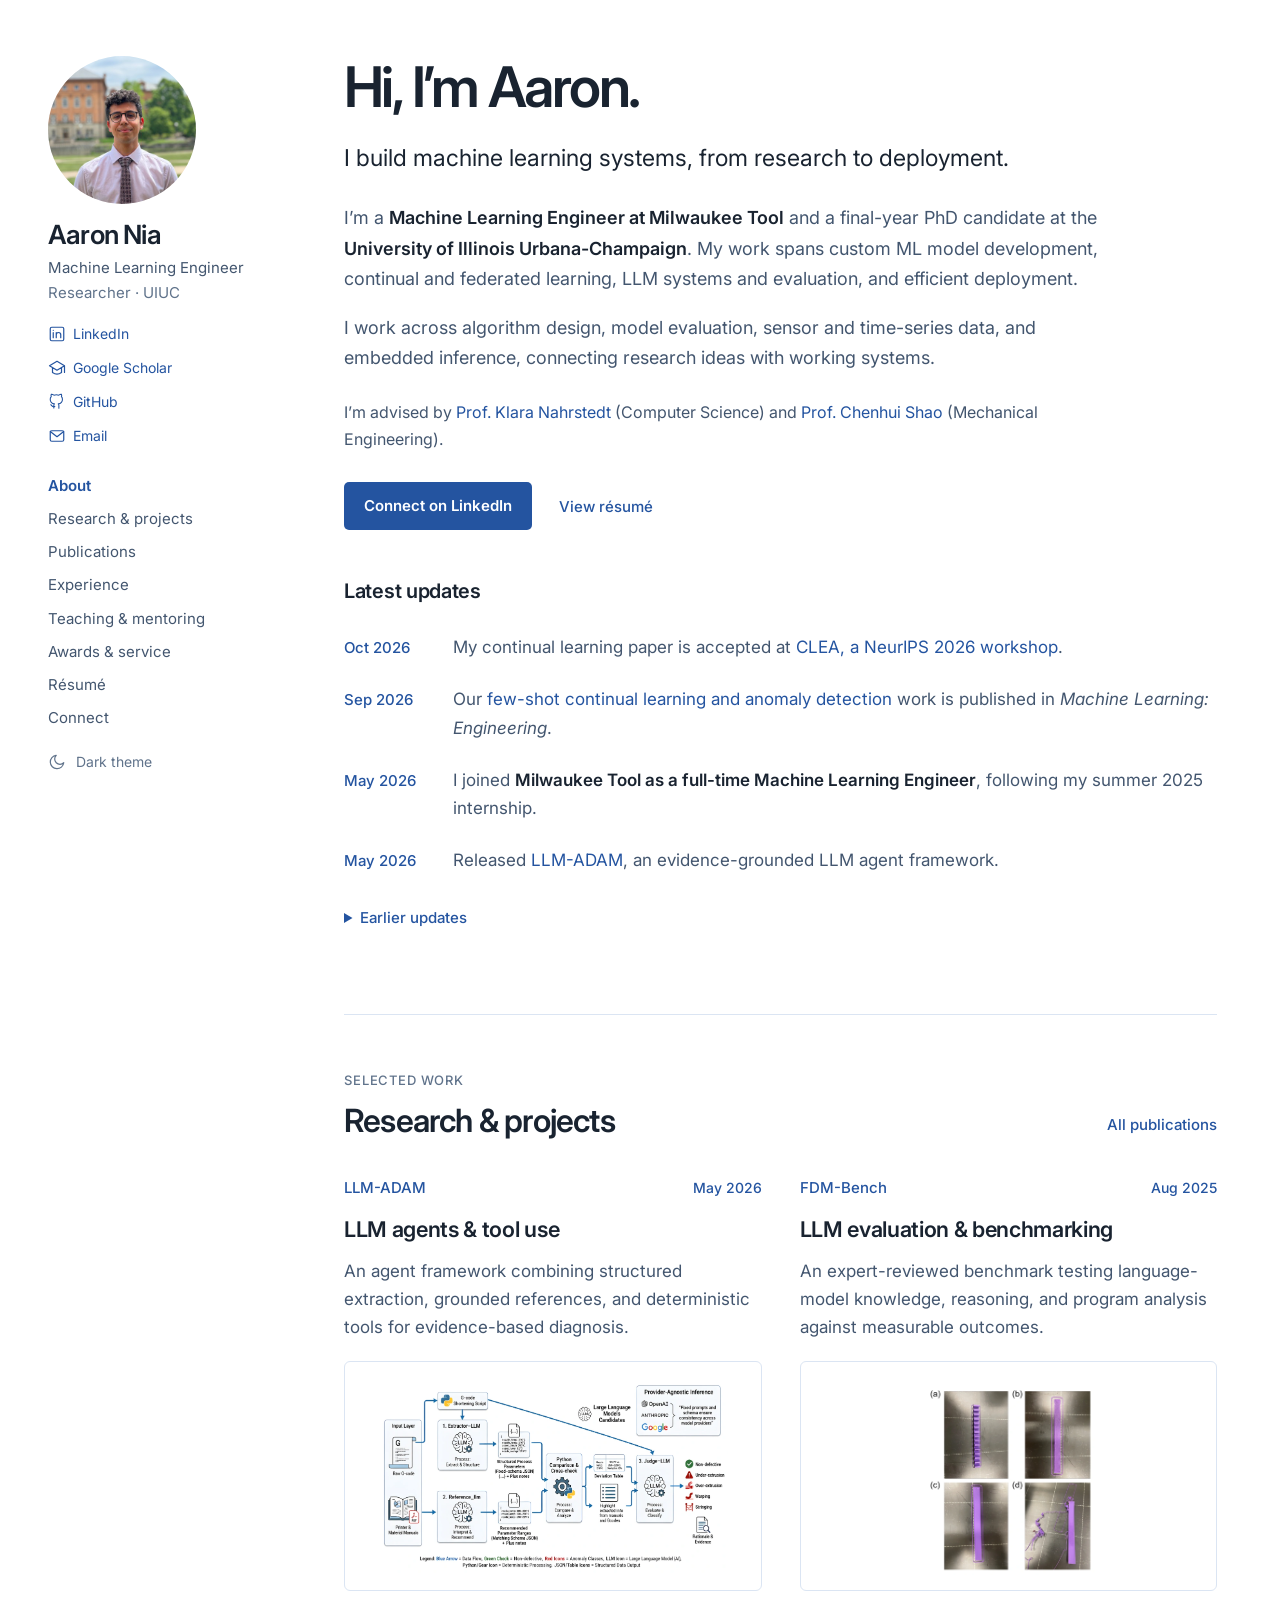
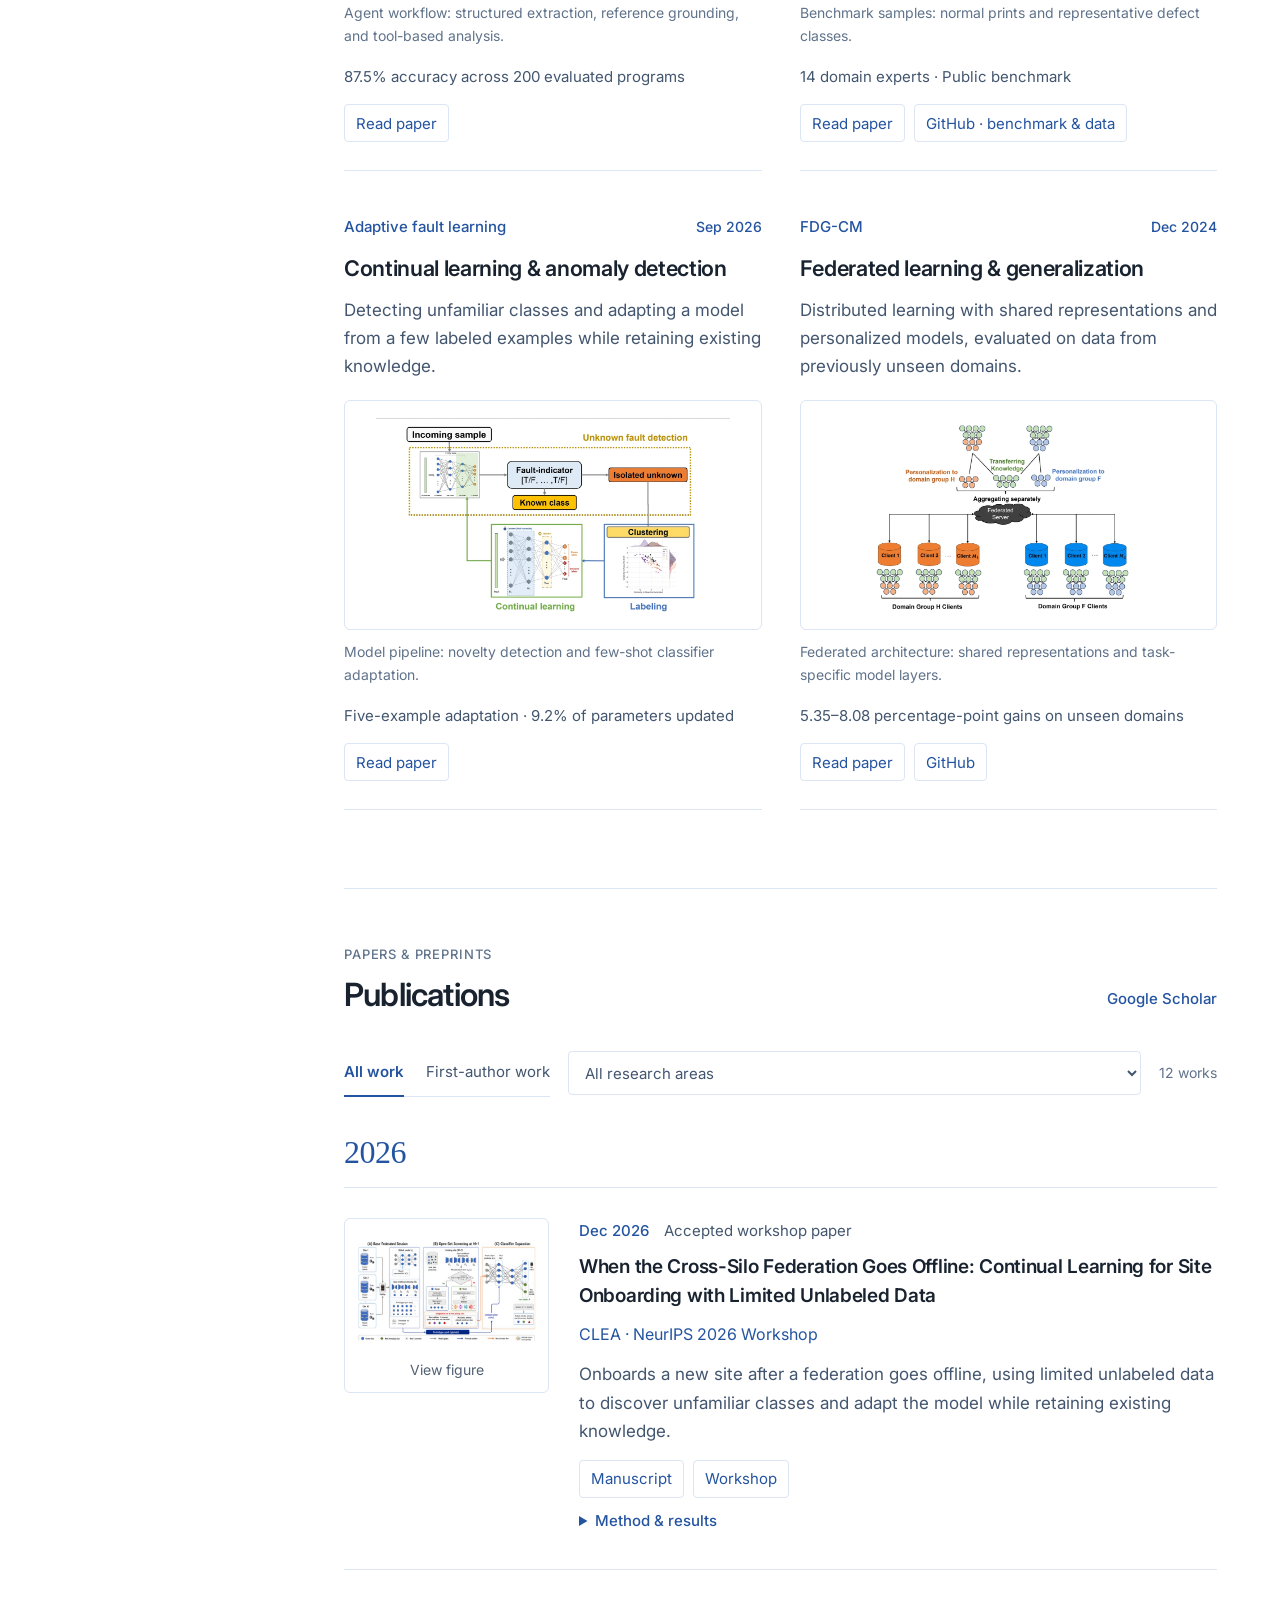
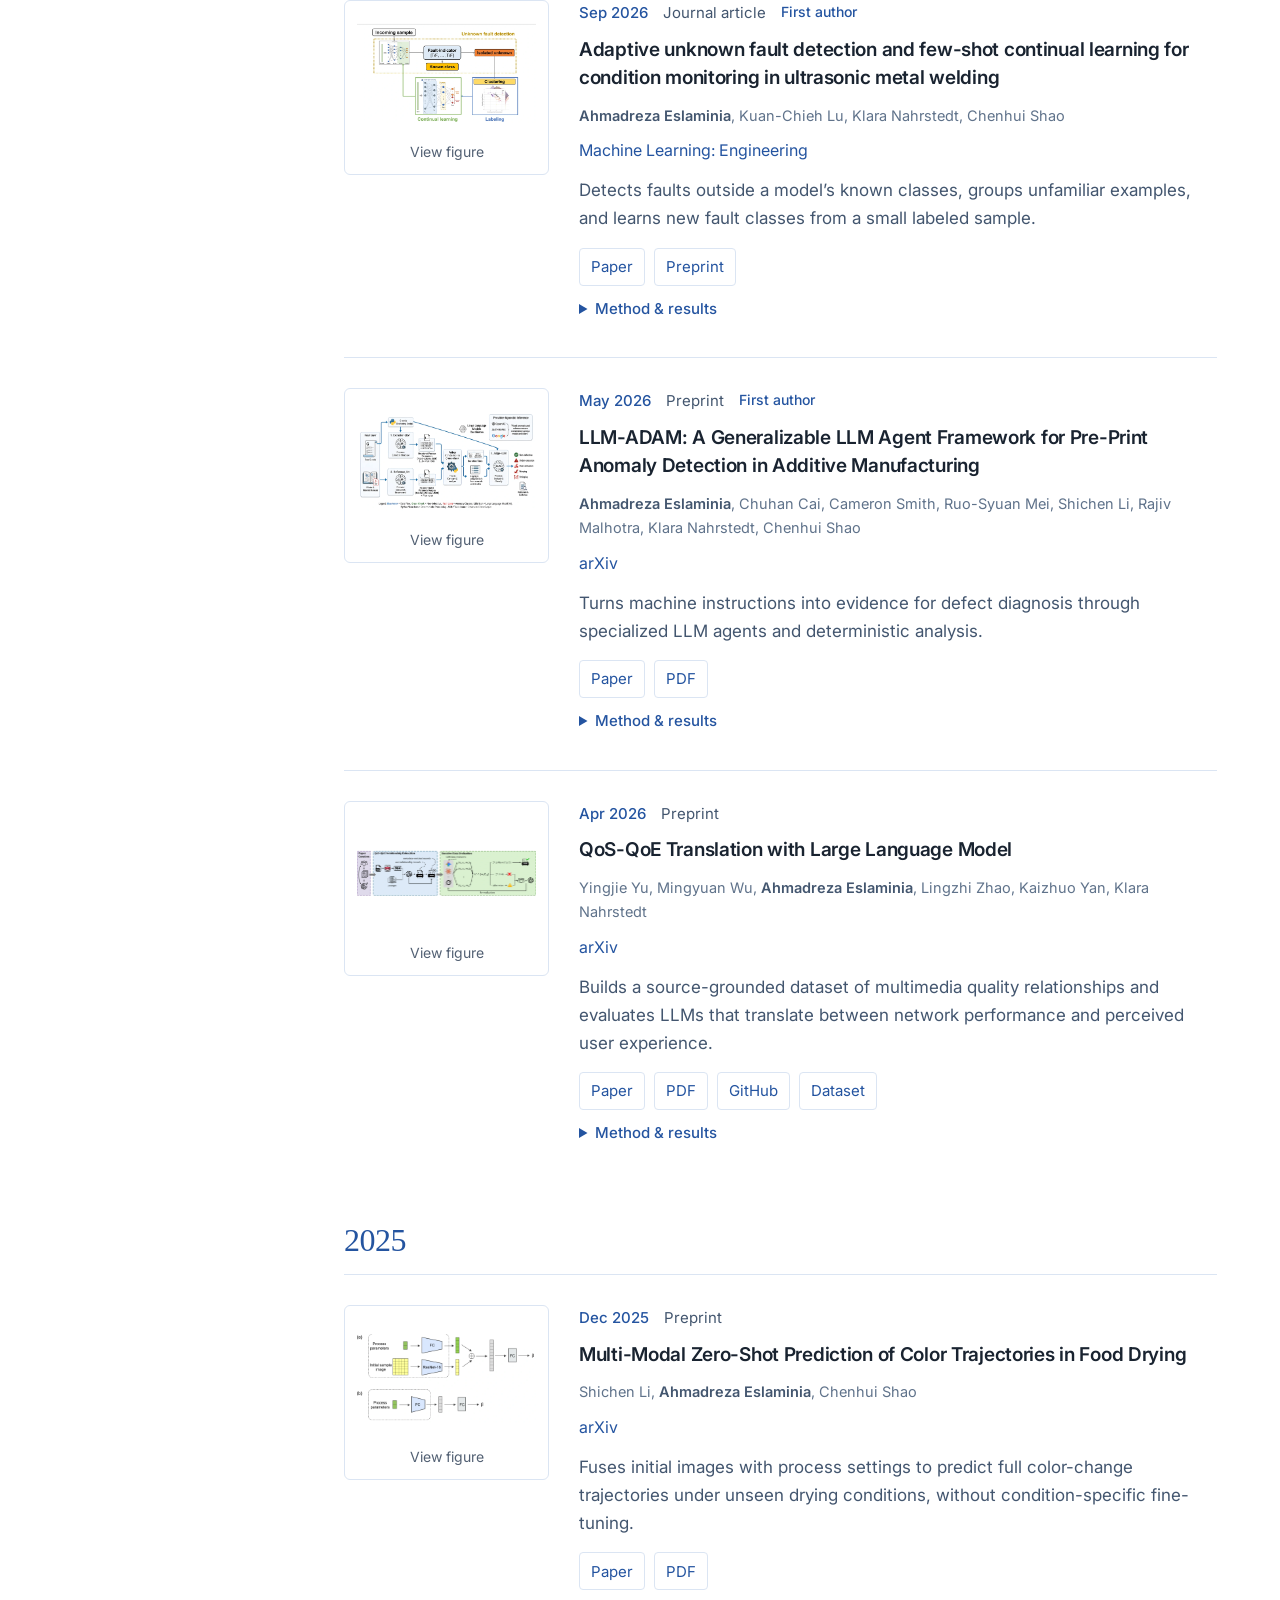
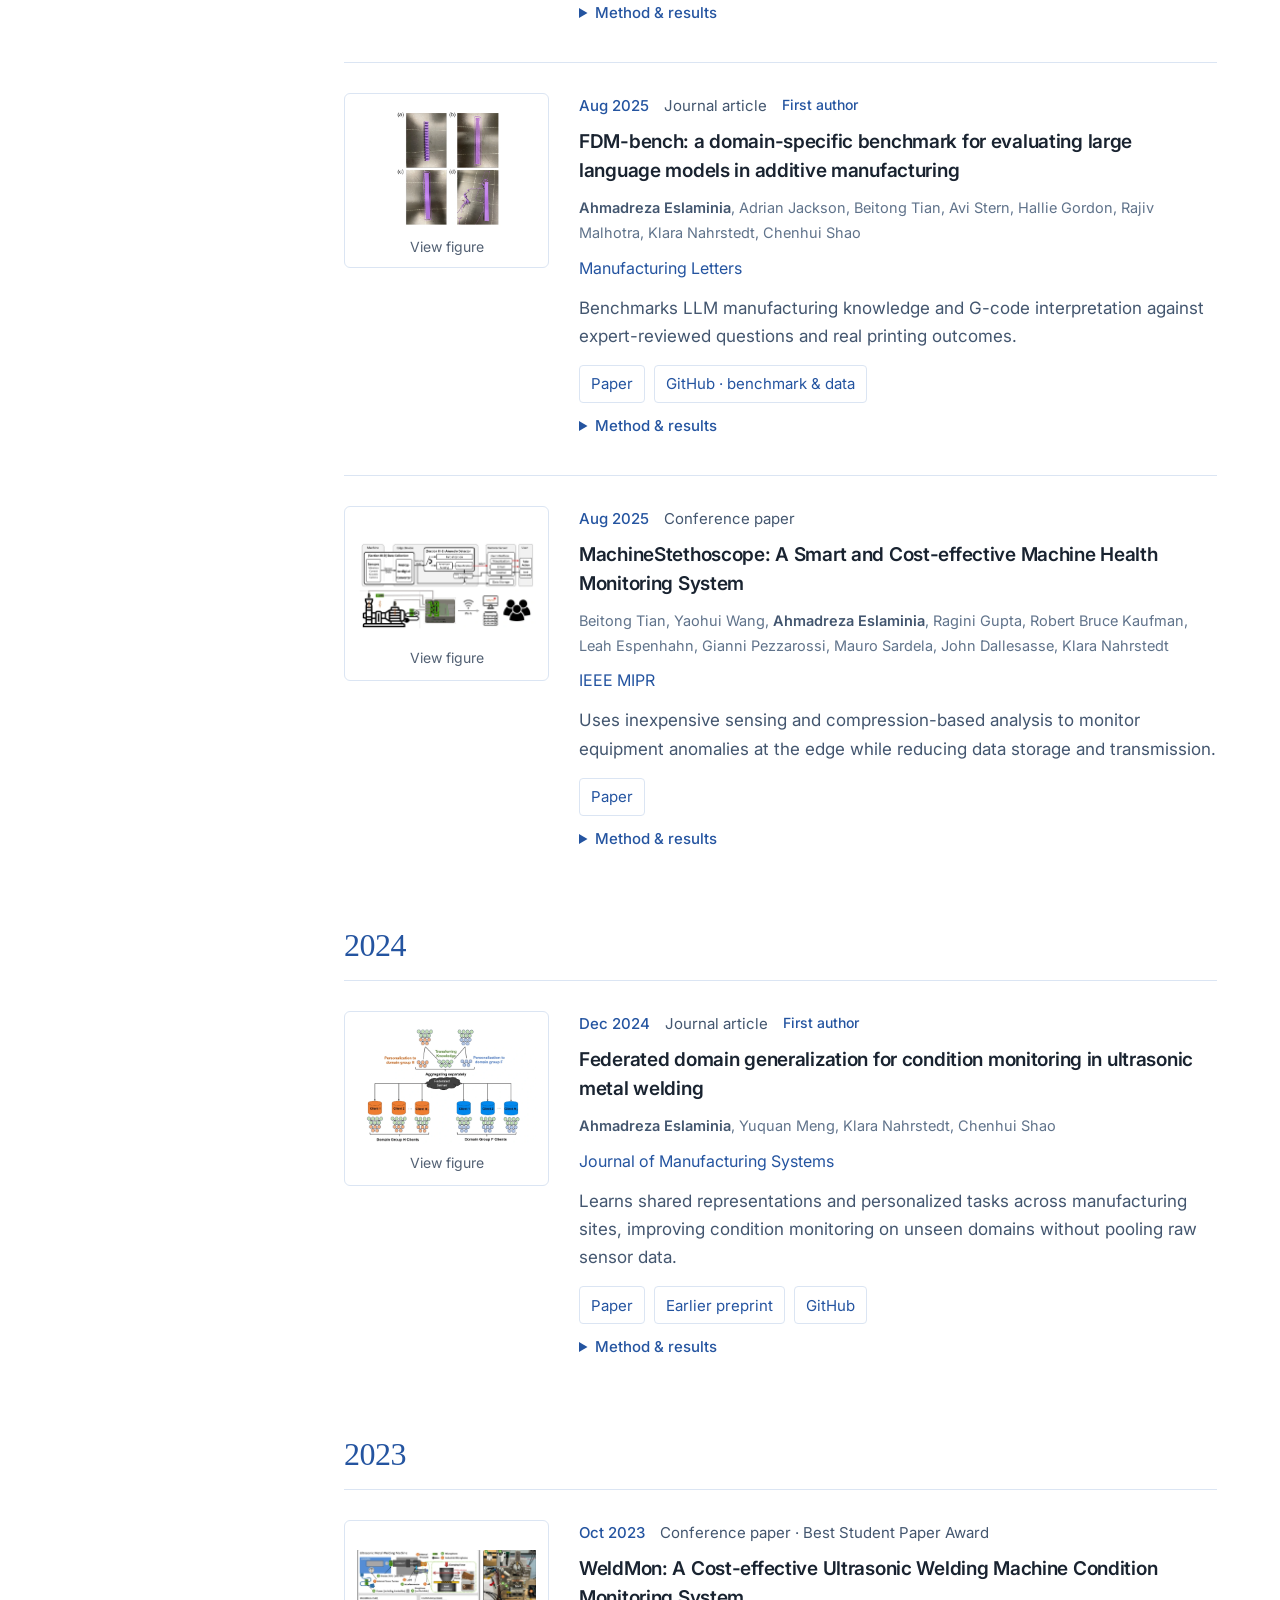
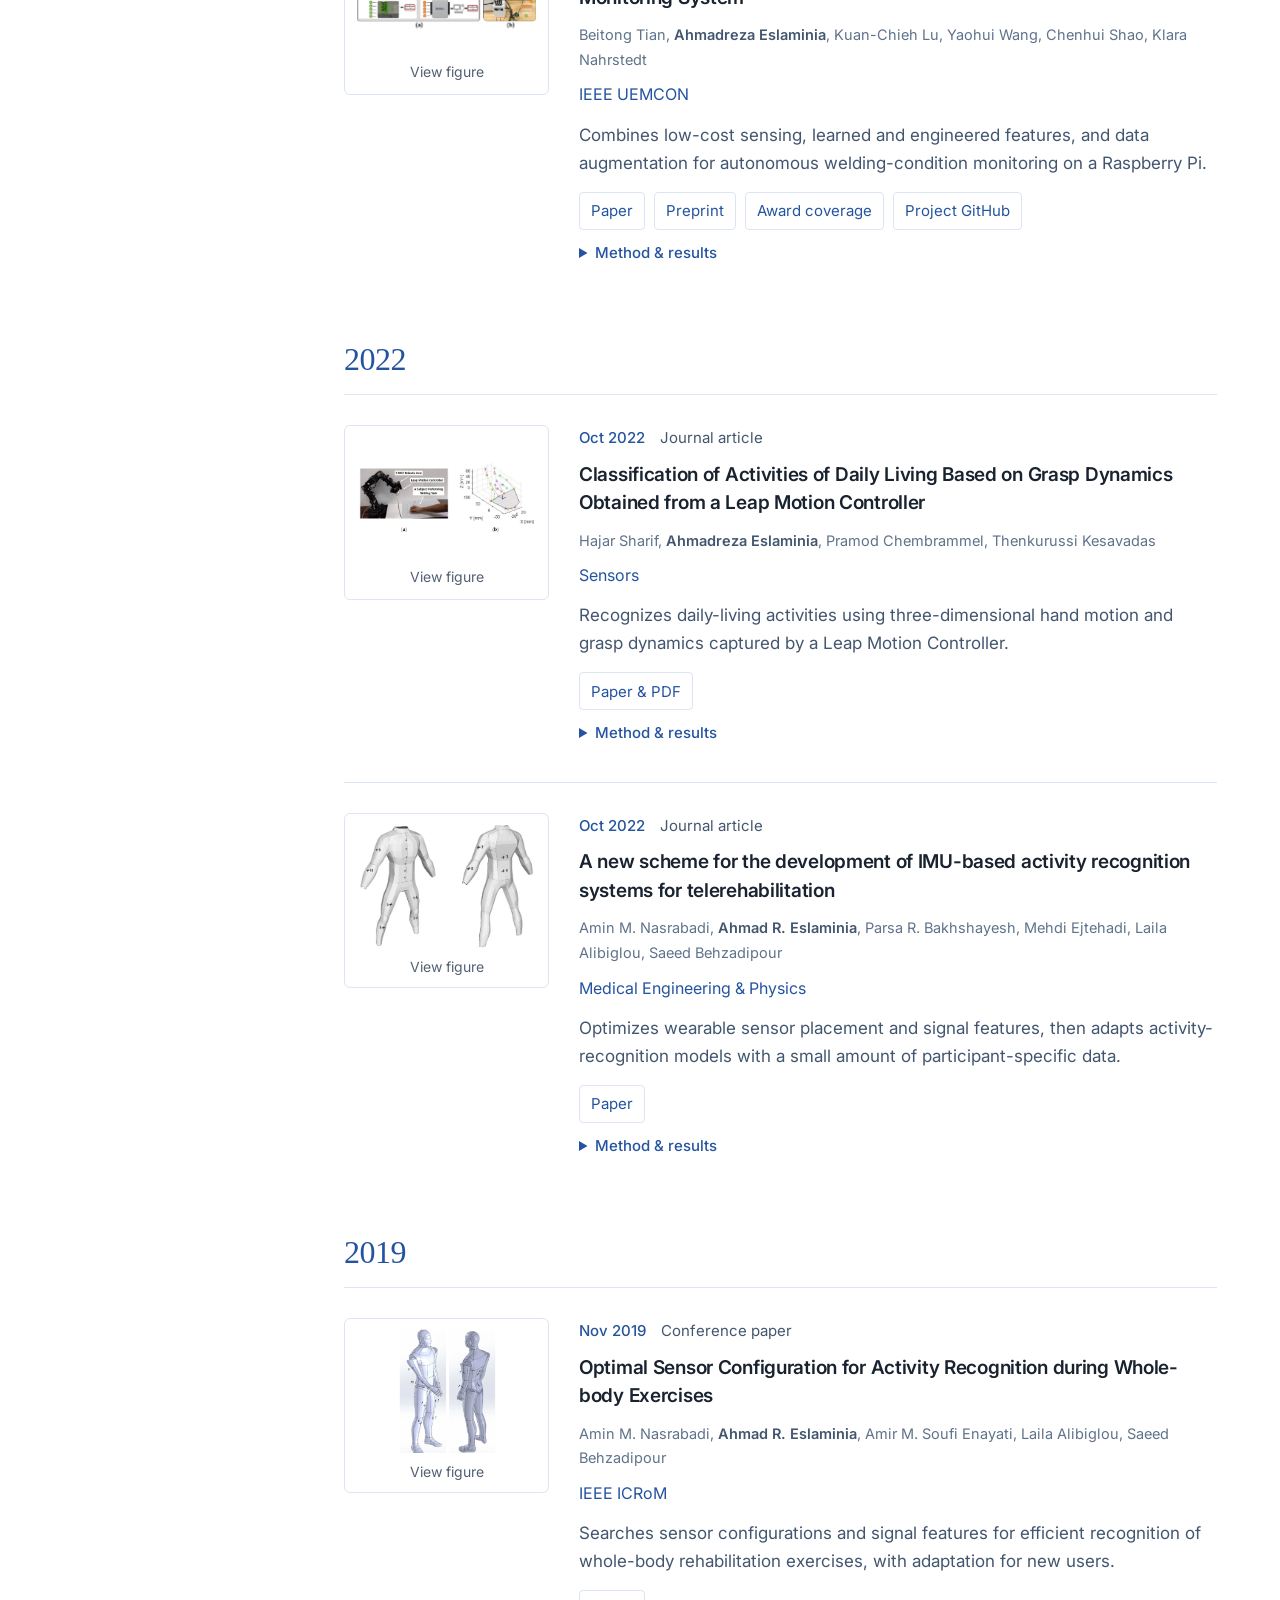
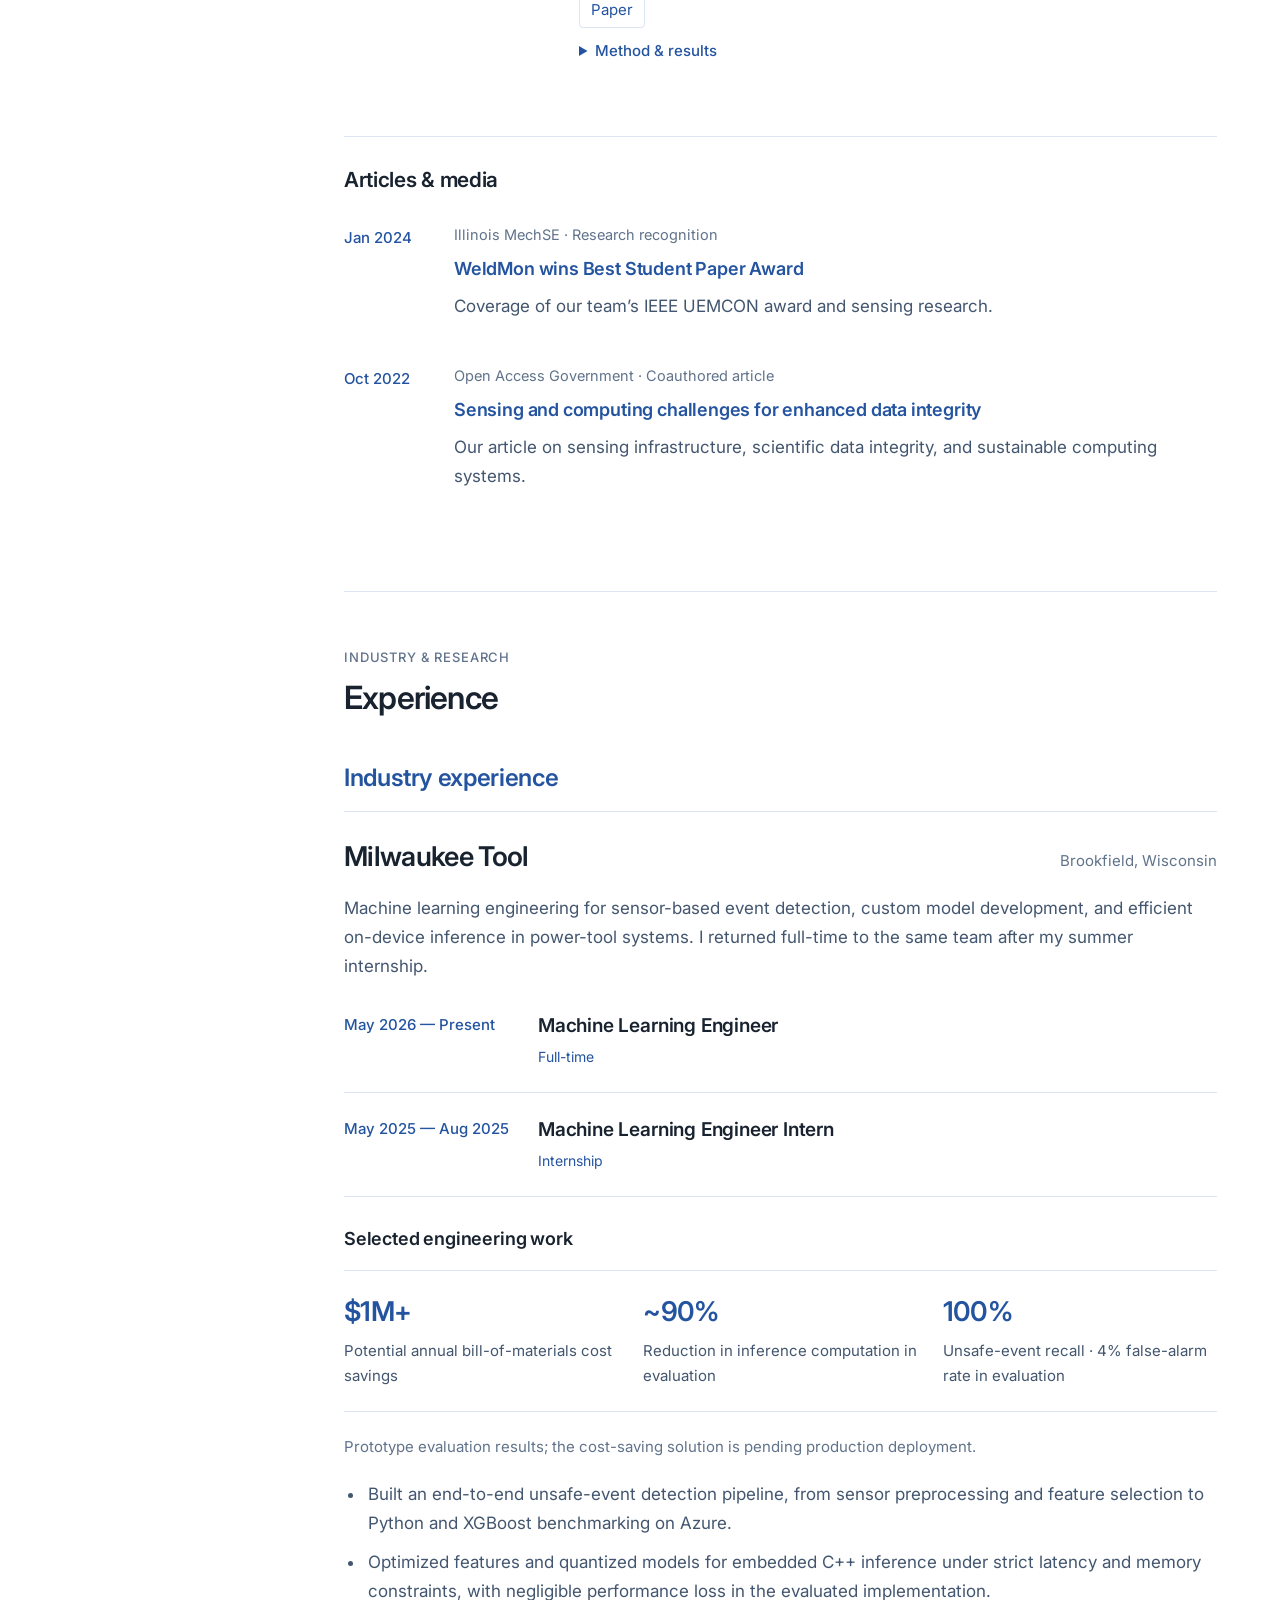
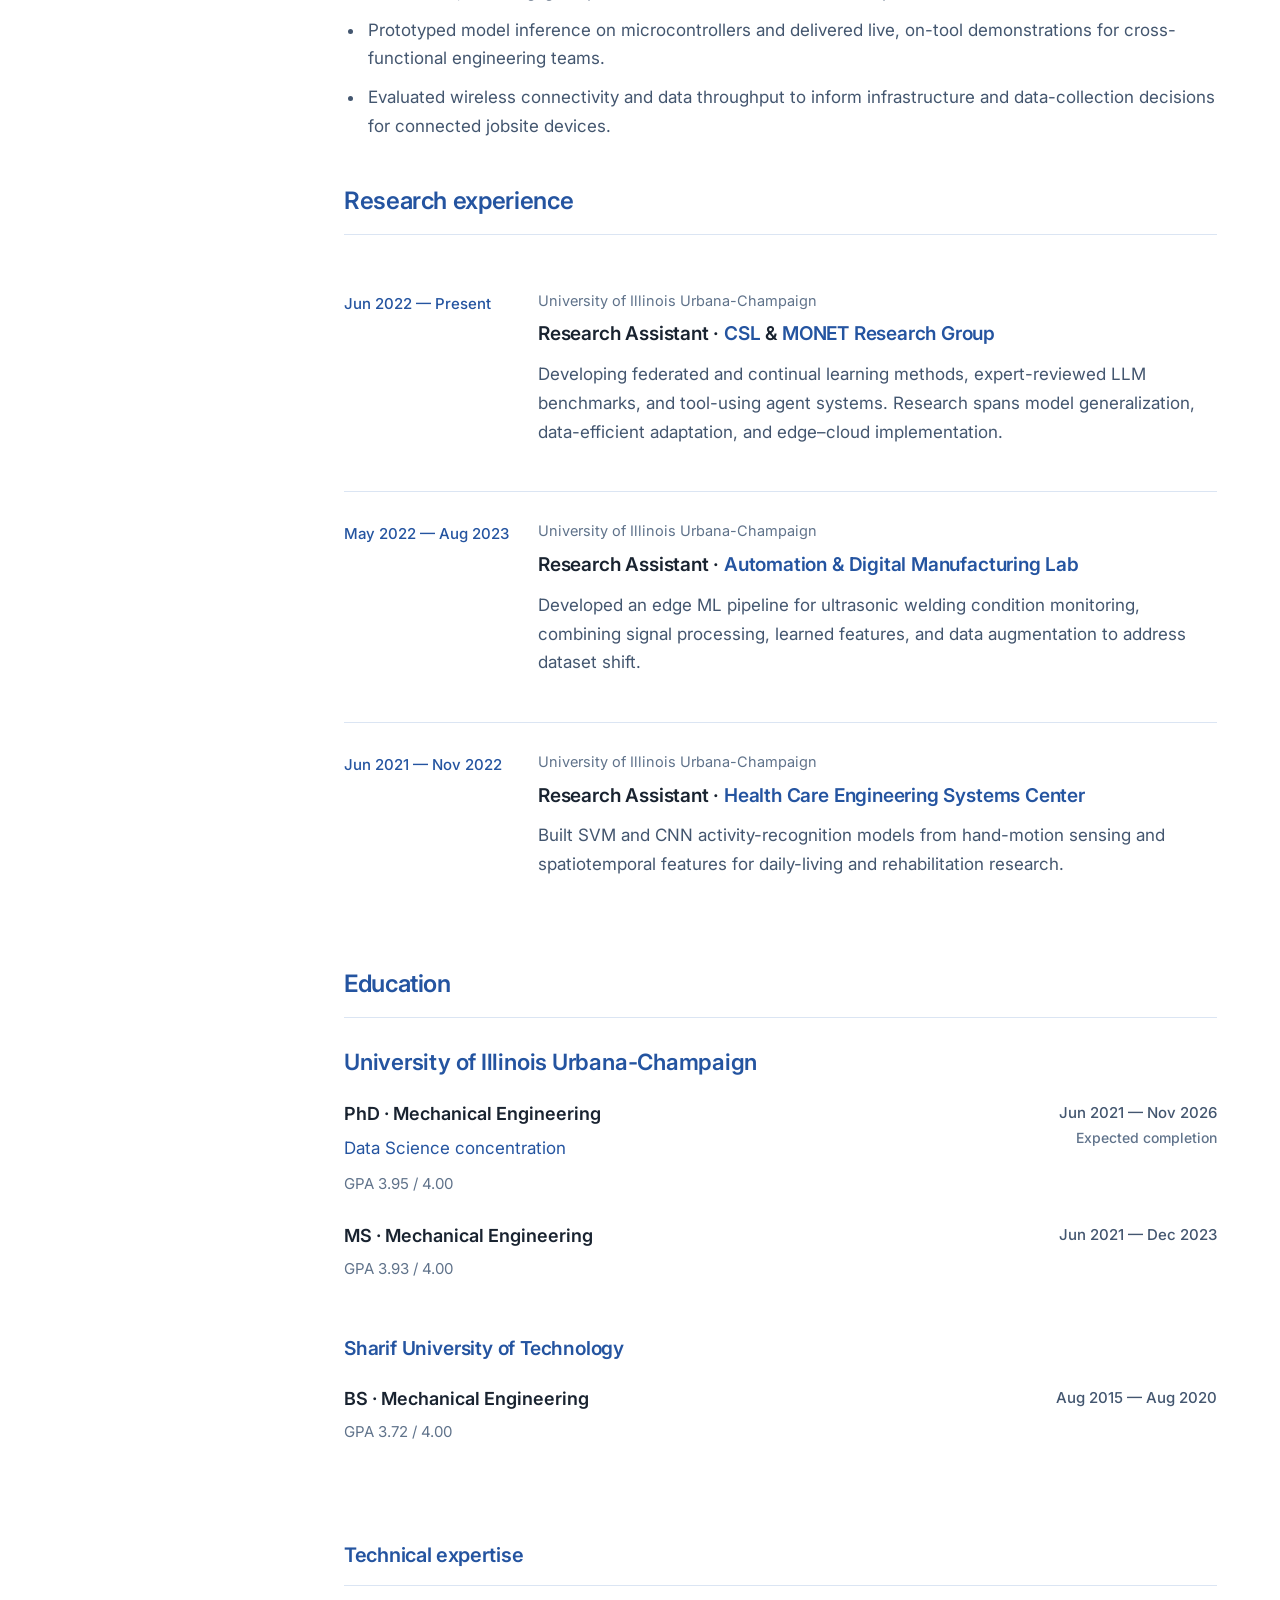
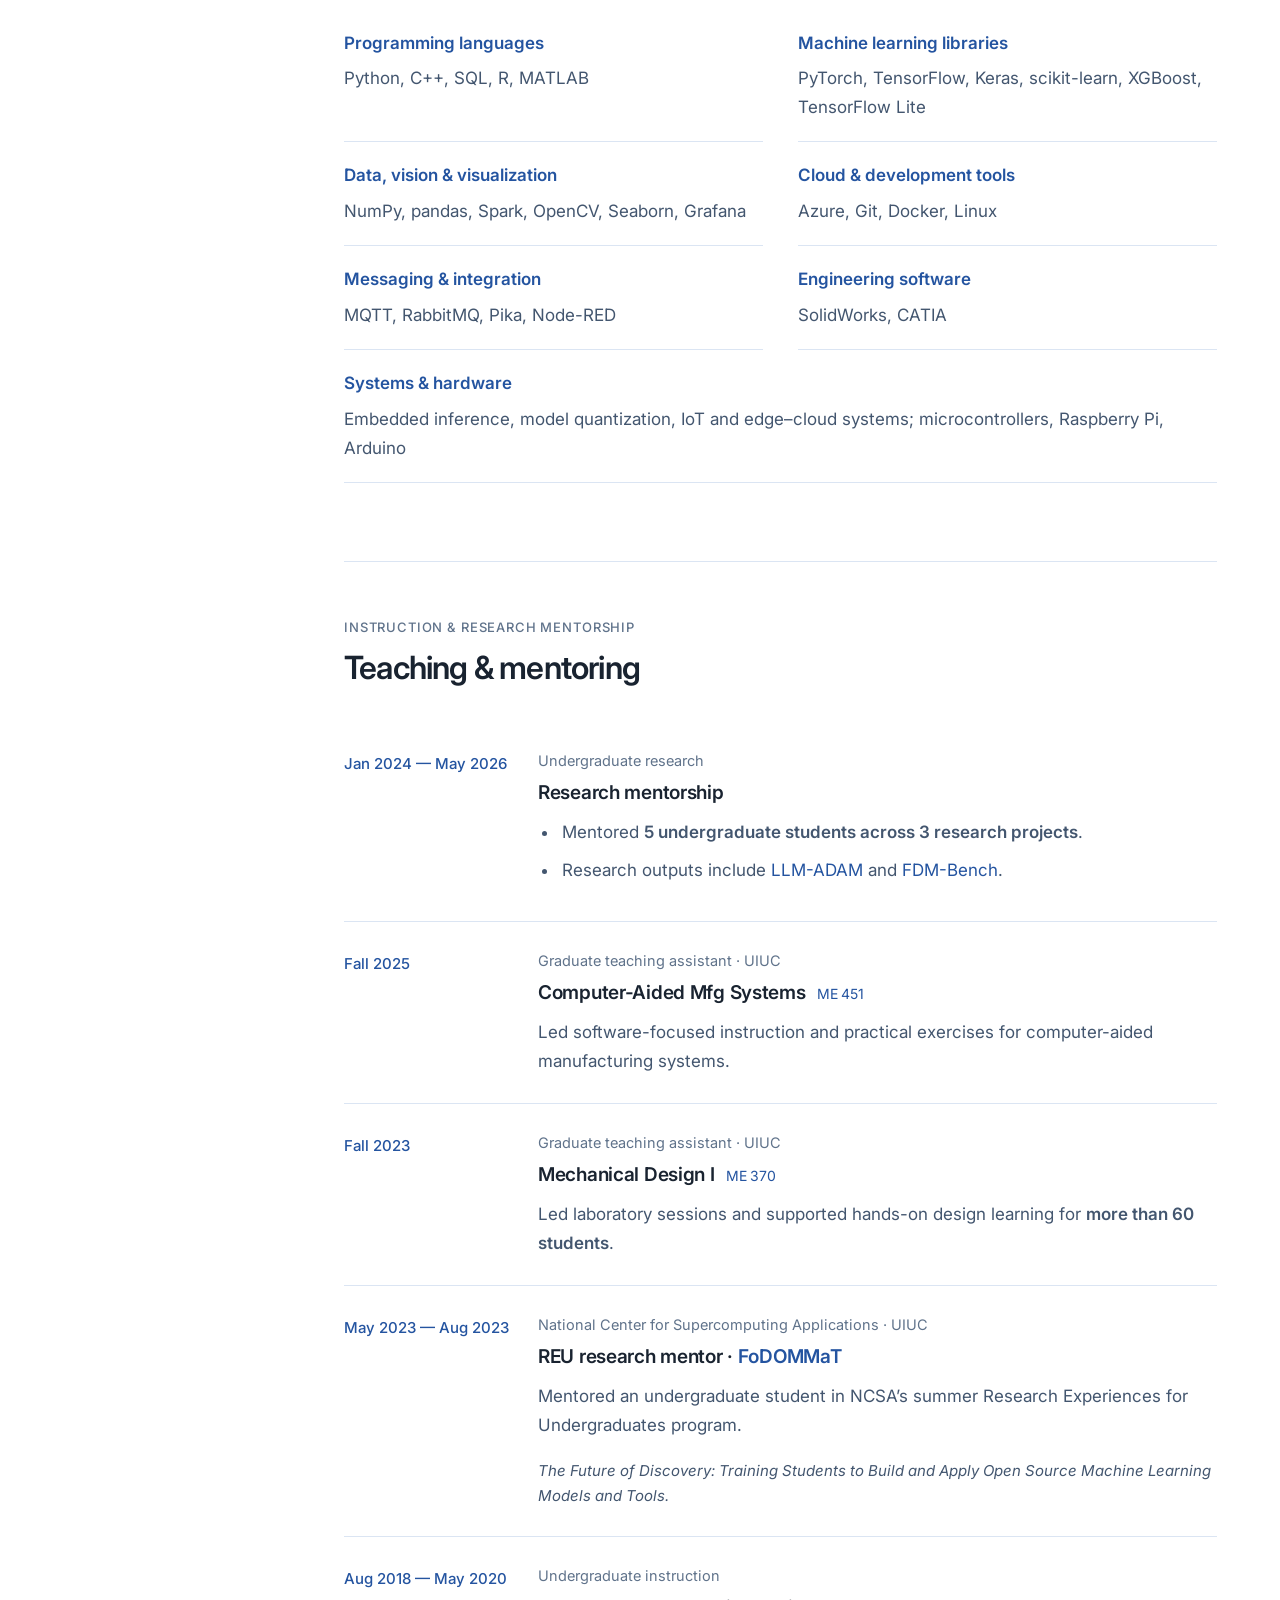
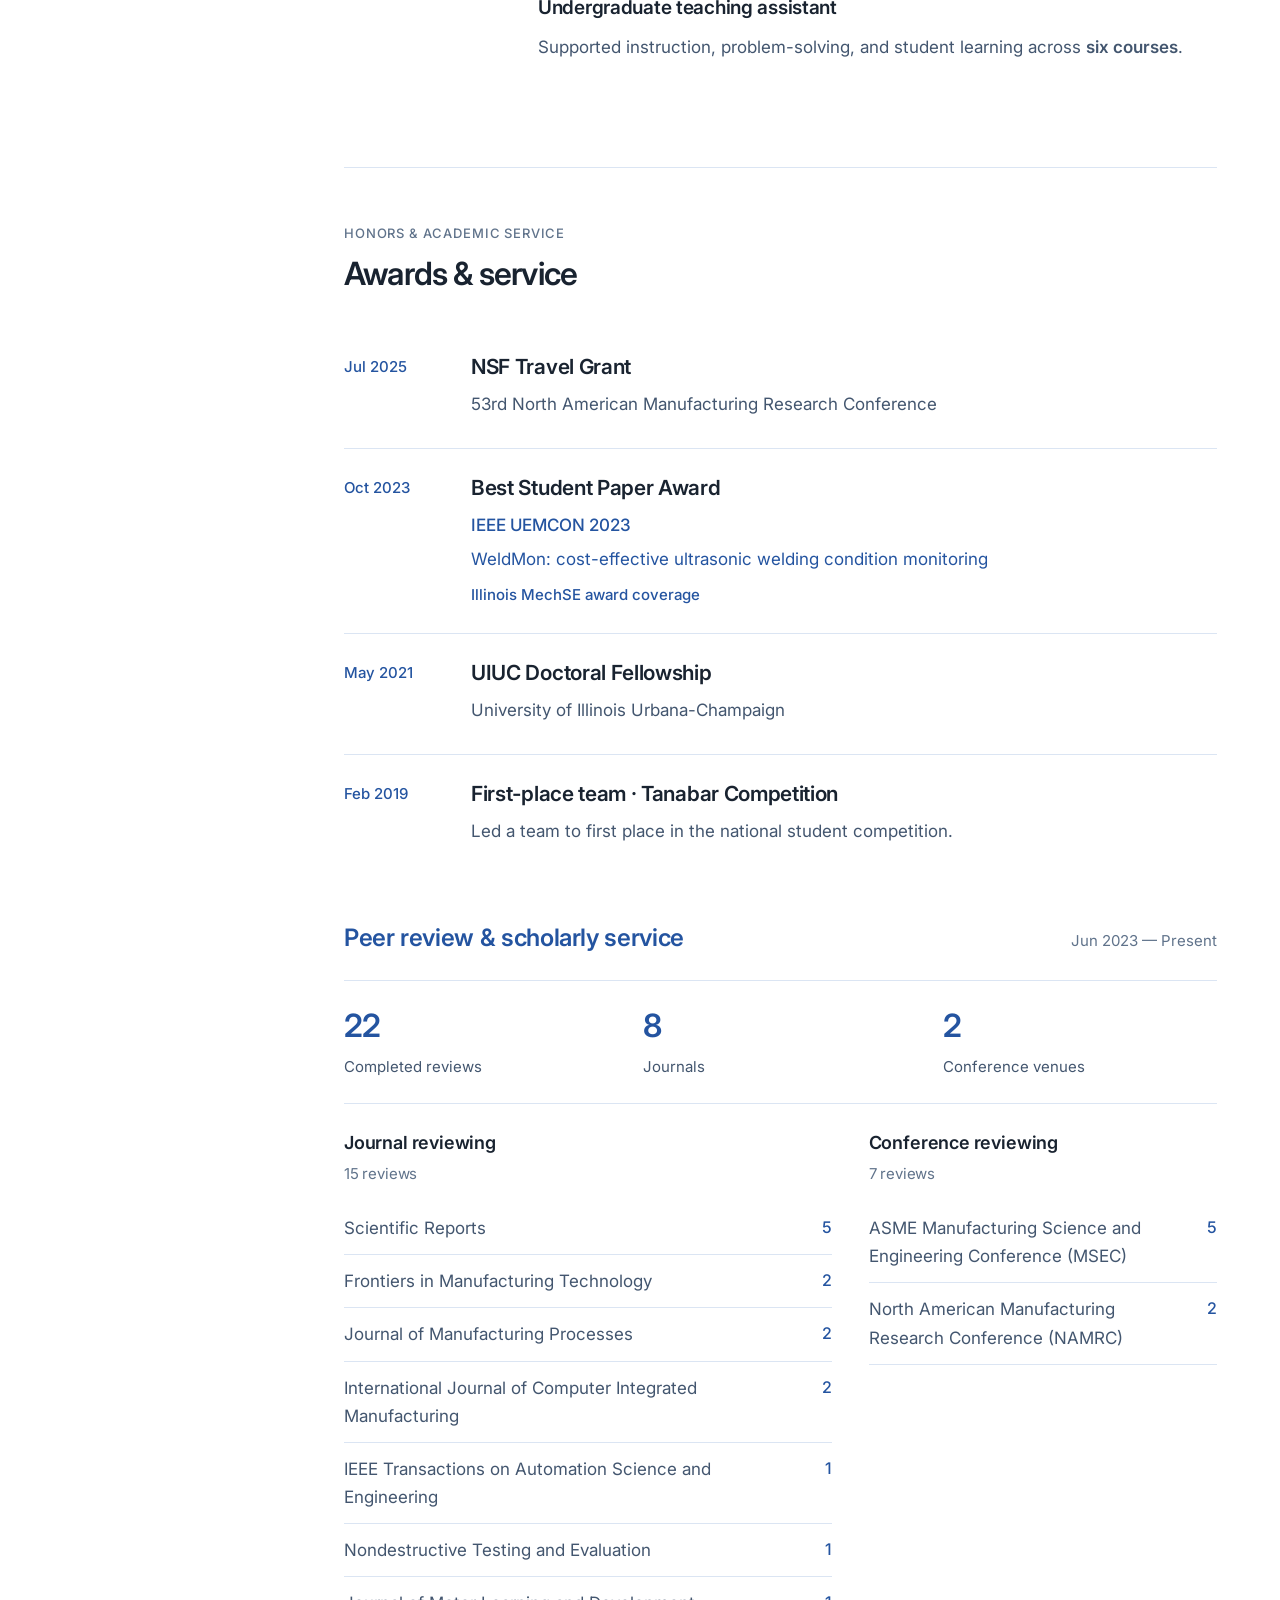
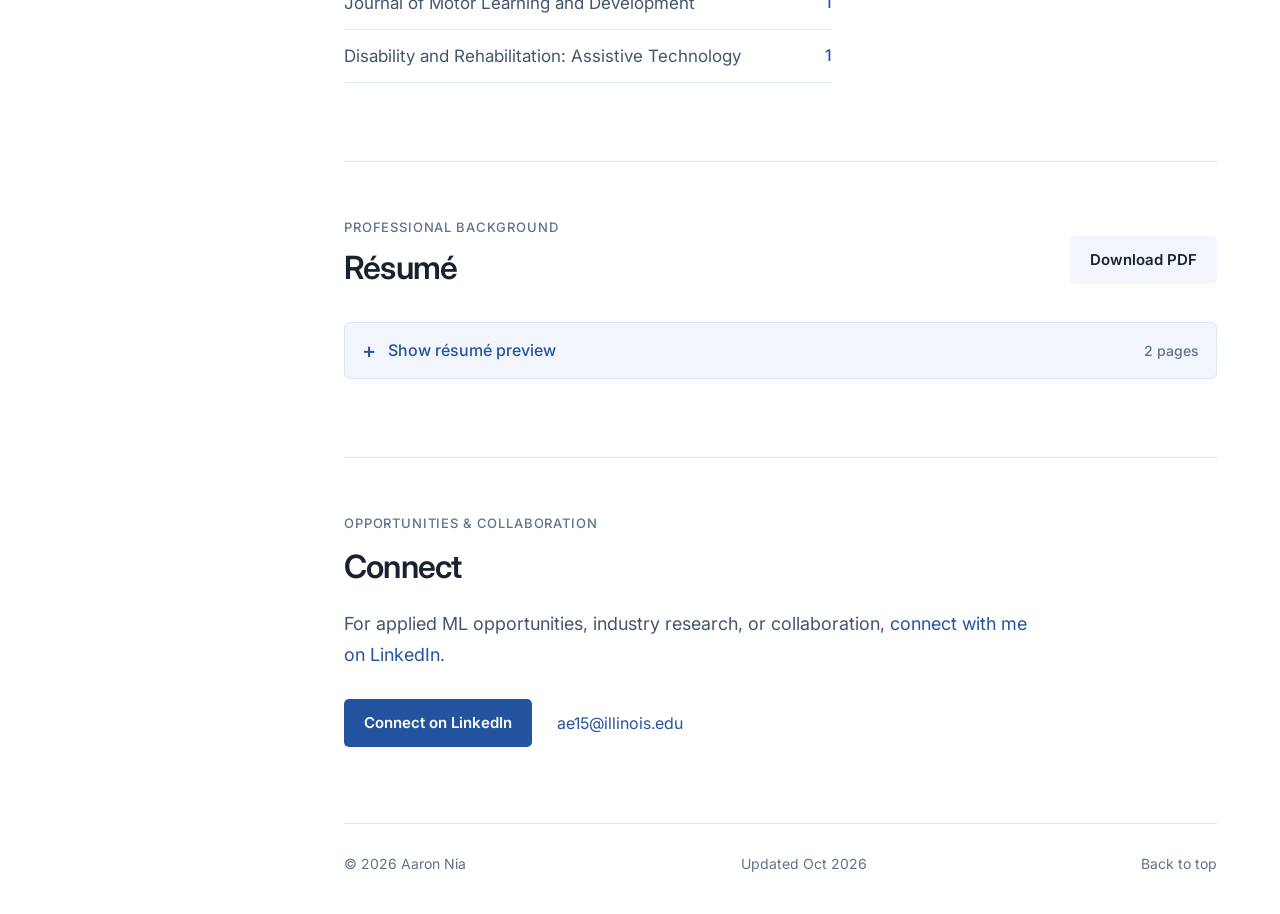
==== index.html @ e715c591 "Clarify industry experience and simplify portfolio presentation" ====
<!doctype html>
<html lang="en">
<head>
  <meta charset="utf-8">
  <meta name="viewport" content="width=device-width, initial-scale=1">
  <meta name="color-scheme" content="light dark">
  <title>Aaron Nia | Machine Learning Engineer & Researcher</title>
  <meta name="description" content="Aaron Nia (Ahmadreza Eslaminia), machine learning engineer at Milwaukee Tool and UIUC PhD candidate. LLM agents, model evaluation, continual and federated learning, and efficient deployment.">
  <link rel="canonical" href="https://ahmadrezania.github.io/">
  <meta property="og:type" content="website">
  <meta property="og:title" content="Aaron Nia | Machine Learning Engineer & Researcher">
  <meta property="og:description" content="Machine learning, from research to deployment. Research, publications, industry experience, and academic service.">
  <meta property="og:url" content="https://ahmadrezania.github.io/">
  <meta property="og:image" content="https://ahmadrezania.github.io/assets/aaron-nia.jpeg">
  <meta property="og:image:alt" content="Aaron Nia">
  <meta name="twitter:card" content="summary">
  <meta name="twitter:image" content="https://ahmadrezania.github.io/assets/aaron-nia.jpeg">
  <link rel="icon" href="assets/favicon.svg" type="image/svg+xml">
  <script>try{document.documentElement.dataset.theme=localStorage.getItem('aaron-theme')||(matchMedia('(prefers-color-scheme: dark)').matches?'dark':'light')}catch(e){}</script>
  <link rel="stylesheet" href="styles.css?v=2cb33941bb48">
  <script src="script.js?v=d7c31210e177" defer></script>
  <script type="application/ld+json">{"@context":"https://schema.org","@type":"Person","name":"Aaron Nia","alternateName":["Ahmadreza Nia","Ahmadreza Eslaminia","Ahmad R. Eslaminia"],"url":"https://ahmadrezania.github.io/","jobTitle":"Machine Learning Engineer","worksFor":{"@type":"Organization","name":"Milwaukee Tool"},"alumniOf":[{"@type":"CollegeOrUniversity","name":"University of Illinois Urbana-Champaign"},{"@type":"CollegeOrUniversity","name":"Sharif University of Technology"}],"sameAs":["https://github.com/AhmadrezaNia","https://scholar.google.com/citations?user=Gnpq2JgAAAAJ&hl=en","https://www.linkedin.com/in/ar-nia/","https://orcid.org/0000-0002-9538-3328"]}</script>
</head>
<body>
<a class="skip-link" href="#main">Skip to content</a>
<div class="site-shell">
  <aside class="sidebar" aria-label="Profile and navigation">
    <div class="profile">
      <button class="portrait-link" type="button" data-portrait="assets/aaron-nia.jpeg" aria-label="Enlarge portrait of Aaron Nia"><img src="assets/aaron-nia.jpeg" alt="Aaron Nia" width="400" height="400" fetchpriority="high"></button>
      <a class="profile-name" href="#overview">Aaron Nia</a>
      <p class="profile-role">Machine Learning Engineer<span>Researcher · UIUC</span></p>
      <div class="profile-links">
        <a href="https://www.linkedin.com/in/ar-nia/" target="_blank" rel="noopener noreferrer" aria-label="LinkedIn"><svg aria-hidden="true" viewBox="0 0 24 24"><rect x="3" y="3" width="18" height="18" rx="2"/><path d="M7 10v7m0-10v.1M11 17v-7m0 3c0-4 6-4 6 0v4"/></svg><span>LinkedIn</span></a>
        <a href="https://scholar.google.com/citations?user=Gnpq2JgAAAAJ&hl=en" target="_blank" rel="noopener noreferrer" aria-label="Google Scholar"><svg aria-hidden="true" viewBox="0 0 24 24"><path d="m2 9 10-6 10 6-10 6zM6 12v6c4 3 8 3 12 0v-6M22 9v9"/></svg><span>Google Scholar</span></a>
        <a href="https://github.com/AhmadrezaNia" target="_blank" rel="noopener noreferrer" aria-label="GitHub"><svg aria-hidden="true" viewBox="0 0 24 24"><path d="M9 19c-4.3 1.3-4.3-2.2-6-2.7m12 5v-3.8a3.3 3.3 0 0 0-.9-2.6c3-.3 6.2-1.5 6.2-6.8a5.3 5.3 0 0 0-1.5-3.7 4.8 4.8 0 0 0-.1-3.7s-1.2-.4-3.9 1.4a13.2 13.2 0 0 0-7.1 0C5 .3 3.8.7 3.8.7a4.8 4.8 0 0 0-.1 3.7 5.3 5.3 0 0 0-1.5 3.7c0 5.3 3.2 6.5 6.2 6.8a3.3 3.3 0 0 0-.9 2.6V21" transform="translate(1 1) scale(.9)"/></svg><span>GitHub</span></a>
        <a href="mailto:ae15@illinois.edu" aria-label="Email Aaron"><svg aria-hidden="true" viewBox="0 0 24 24"><rect x="3" y="5" width="18" height="14" rx="2"/><path d="m3 6 9 7 9-7"/></svg><span>Email</span></a>
      </div>
    </div>
    <button class="menu-toggle" type="button" aria-expanded="false" aria-controls="site-nav">Menu <span aria-hidden="true">☰</span></button>
    <nav id="site-nav" class="site-nav" aria-label="Main navigation">
      <a class="active" href="#overview">About</a>
      <a href="#research">Research & projects</a>
      <a href="#publications">Publications</a>
      <a href="#experience">Experience</a>
      <a href="#teaching">Teaching & mentoring</a>
      <a href="#awards">Awards & service</a>
      <a href="#cv">Résumé</a>
      <a href="#connect">Connect</a>
    </nav>
    <div class="sidebar-bottom"><button class="theme-toggle" type="button" aria-label="Switch to dark theme"><svg aria-hidden="true" viewBox="0 0 24 24"><path d="M21 13a9 9 0 1 1-10-10 7 7 0 0 0 10 10Z"/></svg><span class="theme-label">Dark theme</span></button></div>
  </aside>

  <main id="main" tabindex="-1">
    <section id="overview" class="introduction" aria-labelledby="intro-title">
      <button class="portrait-mobile" type="button" data-portrait="assets/aaron-nia.jpeg" aria-label="Enlarge portrait of Aaron Nia"><img src="assets/aaron-nia.jpeg" alt="Aaron Nia" width="400" height="400" fetchpriority="high"></button>
      <h1 id="intro-title">Hi, I’m Aaron.</h1>
      <p class="intro-lead">I build machine learning systems, from research to deployment.</p>
      <p>I’m a <strong>Machine Learning Engineer at Milwaukee Tool</strong> and a final-year PhD candidate at the <strong>University of Illinois Urbana-Champaign</strong>. My work spans custom ML model development, continual and federated learning, LLM systems and evaluation, and efficient deployment.</p>
      <p>I work across algorithm design, model evaluation, sensor and time-series data, and embedded inference, connecting research ideas with working systems.</p>
      <p class="advisors">I’m advised by <a href="https://siebelschool.illinois.edu/about/people/faculty/klara" target="_blank" rel="noopener noreferrer">Prof. Klara Nahrstedt</a> (Computer Science) and <a href="https://me.engin.umich.edu/people/faculty/chenhui-shao/" target="_blank" rel="noopener noreferrer">Prof. Chenhui Shao</a> (Mechanical Engineering).</p>
      <div class="profile-links mobile-profile-links">
        <a href="https://www.linkedin.com/in/ar-nia/" target="_blank" rel="noopener noreferrer" aria-label="LinkedIn"><svg aria-hidden="true" viewBox="0 0 24 24"><rect x="3" y="3" width="18" height="18" rx="2"/><path d="M7 10v7m0-10v.1M11 17v-7m0 3c0-4 6-4 6 0v4"/></svg><span>LinkedIn</span></a>
        <a href="https://scholar.google.com/citations?user=Gnpq2JgAAAAJ&hl=en" target="_blank" rel="noopener noreferrer" aria-label="Google Scholar"><svg aria-hidden="true" viewBox="0 0 24 24"><path d="m2 9 10-6 10 6-10 6zM6 12v6c4 3 8 3 12 0v-6M22 9v9"/></svg><span>Google Scholar</span></a>
        <a href="https://github.com/AhmadrezaNia" target="_blank" rel="noopener noreferrer" aria-label="GitHub"><svg aria-hidden="true" viewBox="0 0 24 24"><path d="M9 19c-4.3 1.3-4.3-2.2-6-2.7m12 5v-3.8a3.3 3.3 0 0 0-.9-2.6c3-.3 6.2-1.5 6.2-6.8a5.3 5.3 0 0 0-1.5-3.7 4.8 4.8 0 0 0-.1-3.7s-1.2-.4-3.9 1.4a13.2 13.2 0 0 0-7.1 0C5 .3 3.8.7 3.8.7a4.8 4.8 0 0 0-.1 3.7 5.3 5.3 0 0 0-1.5 3.7c0 5.3 3.2 6.5 6.2 6.8a3.3 3.3 0 0 0-.9 2.6V21" transform="translate(1 1) scale(.9)"/></svg><span>GitHub</span></a>
        <a href="mailto:ae15@illinois.edu" aria-label="Email Aaron"><svg aria-hidden="true" viewBox="0 0 24 24"><rect x="3" y="5" width="18" height="14" rx="2"/><path d="m3 6 9 7 9-7"/></svg><span>Email</span></a>
      </div>
      <div class="intro-actions"><a class="button primary" href="https://www.linkedin.com/in/ar-nia/" target="_blank" rel="noopener noreferrer">Connect on LinkedIn</a><a class="text-link" href="#cv">View résumé</a></div>

      <div class="news-section" id="news"><h2>Latest updates</h2>
        <ol class="news-list">
          <li><time datetime="2026-10">Oct 2026</time><p>My continual learning paper is accepted at <a href="#paper-clea">CLEA, a NeurIPS 2026 workshop</a>.</p></li>
          <li><time datetime="2026-09">Sep 2026</time><p>Our <a href="#paper-adaptive-faults">few-shot continual learning and anomaly detection</a> work is published in <em>Machine Learning: Engineering</em>.</p></li>
          <li><time datetime="2026-05">May 2026</time><p>I joined <strong>Milwaukee Tool as a full-time Machine Learning Engineer</strong>, following my summer 2025 internship.</p></li>
          <li><time datetime="2026-05">May 2026</time><p>Released <a href="#paper-llm-adam">LLM-ADAM</a>, an evidence-grounded LLM agent framework.</p></li>
        </ol>
        <details class="older-news"><summary>Earlier updates</summary><ol class="news-list">
          <li><time datetime="2025-12">Dec 2025</time><p>Our <a href="#paper-food-drying">multimodal trajectory prediction</a> preprint is available.</p></li>
          <li><time datetime="2025-08">Aug 2025</time><p><a href="#paper-fdm-bench">FDM-Bench</a> is published in <em>Manufacturing Letters</em>, with a public benchmark.</p></li>
          <li><time datetime="2025-07">Jul 2025</time><p>Received an <strong>NSF Travel Grant</strong> for the 53rd North American Manufacturing Research Conference.</p></li>
          <li><time datetime="2024-01">Jan 2024</time><p><a href="https://mechse.illinois.edu/news/63860" target="_blank" rel="noopener noreferrer">Illinois featured our WeldMon team</a> and its <strong>Best Student Paper Award at IEEE UEMCON 2023</strong>.</p></li>
        </ol></details>
      </div>
    </section>

    <section id="research" class="section" aria-labelledby="research-title">
      <div class="section-heading"><div><p class="eyebrow">Selected work</p><h2 id="research-title">Research & projects</h2></div><a class="text-link" href="#publications">All publications</a></div>
      <div class="research-grid"><article class="research-card"><div class="card-top"><span class="project-name">LLM-ADAM</span><time datetime="2026-05">May 2026</time></div>
    <h3>LLM agents &amp; tool use</h3><p class="research-description">An agent framework combining structured extraction, grounded references, and deterministic tools for evidence-based diagnosis.</p>
    <figure class="project-figure"><button class="research-image" type="button" data-figure="assets/figures/llm-adam.webp" data-caption="LLM-ADAM: A Generalizable LLM Agent Framework for Pre-Print Anomaly Detection in Additive Manufacturing" aria-label="Enlarge LLM-ADAM research figure"><img src="assets/figures/llm-adam.webp" alt="LLM-ADAM workflow with Extractor, Reference, and Judge agents and deterministic Python analysis" loading="lazy" width="600" height="320"></button><figcaption>Agent workflow: structured extraction, reference grounding, and tool-based analysis.</figcaption></figure>
    <p class="research-result">87.5% accuracy across 200 evaluated programs</p><div class="card-links"><a href="#paper-llm-adam">Read paper</a></div></article><article class="research-card"><div class="card-top"><span class="project-name">FDM-Bench</span><time datetime="2025-08">Aug 2025</time></div>
    <h3>LLM evaluation &amp; benchmarking</h3><p class="research-description">An expert-reviewed benchmark testing language-model knowledge, reasoning, and program analysis against measurable outcomes.</p>
    <figure class="project-figure"><button class="research-image" type="button" data-figure="assets/figures/fdm-bench.webp" data-caption="FDM-bench: a domain-specific benchmark for evaluating large language models in additive manufacturing" aria-label="Enlarge FDM-Bench research figure"><img src="assets/figures/fdm-bench.webp" alt="Printed objects showing normal, under-extruded, over-extruded, and spaghetti defect classes" loading="lazy" width="600" height="320"></button><figcaption>Benchmark samples: normal prints and representative defect classes.</figcaption></figure>
    <p class="research-result">14 domain experts · Public benchmark</p><div class="card-links"><a href="#paper-fdm-bench">Read paper</a><a href="https://github.com/AhmadrezaNia/FDM-Bench" target="_blank" rel="noopener noreferrer">GitHub · benchmark &amp; data</a></div></article><article class="research-card"><div class="card-top"><span class="project-name">Adaptive fault learning</span><time datetime="2026-09">Sep 2026</time></div>
    <h3>Continual learning &amp; anomaly detection</h3><p class="research-description">Detecting unfamiliar classes and adapting a model from a few labeled examples while retaining existing knowledge.</p>
    <figure class="project-figure"><button class="research-image" type="button" data-figure="assets/figures/adaptive-faults.webp" data-caption="Adaptive unknown fault detection and few-shot continual learning for condition monitoring in ultrasonic metal welding" aria-label="Enlarge Adaptive fault learning research figure"><img src="assets/figures/adaptive-faults.webp" alt="Open-set fault detection and few-shot continual learning pipeline for ultrasonic metal welding" loading="lazy" width="600" height="320"></button><figcaption>Model pipeline: novelty detection and few-shot classifier adaptation.</figcaption></figure>
    <p class="research-result">Five-example adaptation · 9.2% of parameters updated</p><div class="card-links"><a href="#paper-adaptive-faults">Read paper</a></div></article><article class="research-card"><div class="card-top"><span class="project-name">FDG-CM</span><time datetime="2024-12">Dec 2024</time></div>
    <h3>Federated learning &amp; generalization</h3><p class="research-description">Distributed learning with shared representations and personalized models, evaluated on data from previously unseen domains.</p>
    <figure class="project-figure"><button class="research-image" type="button" data-figure="assets/figures/fdg-cm.webp" data-caption="Federated domain generalization for condition monitoring in ultrasonic metal welding" aria-label="Enlarge FDG-CM research figure"><img src="assets/figures/fdg-cm.webp" alt="Federated learning system with a shared feature extractor and task-specific condition-monitoring heads" loading="lazy" width="600" height="320"></button><figcaption>Federated architecture: shared representations and task-specific model layers.</figcaption></figure>
    <p class="research-result">5.35–8.08 percentage-point gains on unseen domains</p><div class="card-links"><a href="#paper-fdg-cm">Read paper</a><a href="https://github.com/AhmadrezaNia/FDG-CM" target="_blank" rel="noopener noreferrer">GitHub</a></div></article></div>
    </section>

    <section id="publications" class="section" aria-labelledby="publications-title">
      <div class="section-heading"><div><p class="eyebrow">Papers & preprints</p><h2 id="publications-title">Publications</h2></div><a class="text-link" href="https://scholar.google.com/citations?user=Gnpq2JgAAAAJ&hl=en" target="_blank" rel="noopener noreferrer">Google Scholar</a></div>
      <div class="publication-controls" hidden><div class="filter-buttons" role="group" aria-label="Filter by authorship"><button type="button" data-filter="all" class="selected" aria-pressed="true">All work</button><button type="button" data-filter="first" aria-pressed="false">First-author work</button></div><label class="topic-filter"><span class="sr-only">Filter by research topic</span><select id="topic-filter"><option value="all">All research areas</option><option>Continual &amp; federated learning</option><option>Edge ML &amp; sensing</option><option>Human activity recognition</option><option>LLM systems &amp; evaluation</option><option>Multimodal learning</option></select></label><span id="publication-count" role="status" aria-live="polite">12 works</span></div>
      <div class="publication-list"><div class="publication-year"><h3 class="year-heading">2026</h3><article class="publication" id="paper-clea" data-first="false" data-topic="Continual &amp; federated learning">
      <button class="paper-figure" type="button" data-figure="assets/figures/clea.webp" data-caption="When the Cross-Silo Federation Goes Offline: Continual Learning for Site Onboarding with Limited Unlabeled Data" aria-label="Enlarge figure from When the Cross-Silo Federation Goes Offline: Continual Learning for Site Onboarding with Limited Unlabeled Data"><img src="assets/figures/clea.webp" alt="Architecture of offline site onboarding with class-specific autoencoders, novelty detection, and model expansion" loading="lazy" width="420" height="270"><span>View figure</span></button>
      <div class="publication-body"><div class="paper-meta"><time datetime="2026-12">Dec 2026</time><span class="paper-status">Accepted workshop paper</span></div>
      <h3>When the Cross-Silo Federation Goes Offline: Continual Learning for Site Onboarding with Limited Unlabeled Data</h3><p class="venue">CLEA · NeurIPS 2026 Workshop</p><p class="paper-summary">Onboards a new site after a federation goes offline, using limited unlabeled data to discover unfamiliar classes and adapt the model while retaining existing knowledge.</p>
      <div class="paper-links"><a href="assets/papers/clea-2026.pdf" target="_blank" rel="noopener noreferrer">Manuscript</a><a href="https://clea-neurips.github.io/" target="_blank" rel="noopener noreferrer">Workshop</a></div>
      <details><summary>Method & results</summary><div class="paper-detail"><p><strong>Approach.</strong> Combines federated class-specific denoising autoencoders, reconstruction-based novelty detection, clustering, and selective classifier expansion. Compares local rehearsal, shared prototypes, and a combination of both.</p><p><strong>Results.</strong> Evaluated on ultrasonic metal welding across five seeds. The dual-rehearsal variant achieves 88.9% mean accuracy on both old and new classes in the autonomous onboarding experiment. Results concern a controlled manufacturing study; prototype sharing and local rehearsal have different data-disclosure requirements.</p></div></details></div></article><article class="publication" id="paper-adaptive-faults" data-first="true" data-topic="Continual &amp; federated learning">
      <button class="paper-figure" type="button" data-figure="assets/figures/adaptive-faults.webp" data-caption="Adaptive unknown fault detection and few-shot continual learning for condition monitoring in ultrasonic metal welding" aria-label="Enlarge figure from Adaptive unknown fault detection and few-shot continual learning for condition monitoring in ultrasonic metal welding"><img src="assets/figures/adaptive-faults.webp" alt="Open-set fault detection and few-shot continual learning pipeline for ultrasonic metal welding" loading="lazy" width="420" height="270"><span>View figure</span></button>
      <div class="publication-body"><div class="paper-meta"><time datetime="2026-09">Sep 2026</time><span class="paper-status">Journal article</span><span class="first-author">First author</span></div>
      <h3>Adaptive unknown fault detection and few-shot continual learning for condition monitoring in ultrasonic metal welding</h3><p class="authors"><strong>Ahmadreza Eslaminia</strong>, Kuan-Chieh Lu, Klara Nahrstedt, Chenhui Shao</p><p class="venue">Machine Learning: Engineering</p><p class="paper-summary">Detects faults outside a model’s known classes, groups unfamiliar examples, and learns new fault classes from a small labeled sample.</p>
      <div class="paper-links"><a href="https://doi.org/10.1088/3049-4761/aea420" target="_blank" rel="noopener noreferrer">Paper</a><a href="https://arxiv.org/abs/2604.13465" target="_blank" rel="noopener noreferrer">Preprint</a></div>
      <details><summary>Method & results</summary><div class="paper-detail"><p><strong>Approach.</strong> Builds class-specific acceptance regions in a learned embedding, uses clustering to support labeling, and updates selected classifier layers while freezing most parameters.</p><p><strong>Results.</strong> Reports 96% unknown-fault detection accuracy and up to 98% overall classification accuracy after a five-sample update in the single-new-class experiment. Only 9.2% of model parameters are trained during adaptation. The study assumes a consistent underlying process and sensor configuration.</p></div></details></div></article><article class="publication" id="paper-llm-adam" data-first="true" data-topic="LLM systems &amp; evaluation">
      <button class="paper-figure" type="button" data-figure="assets/figures/llm-adam.webp" data-caption="LLM-ADAM: A Generalizable LLM Agent Framework for Pre-Print Anomaly Detection in Additive Manufacturing" aria-label="Enlarge figure from LLM-ADAM: A Generalizable LLM Agent Framework for Pre-Print Anomaly Detection in Additive Manufacturing"><img src="assets/figures/llm-adam.webp" alt="LLM-ADAM workflow with Extractor, Reference, and Judge agents and deterministic Python analysis" loading="lazy" width="420" height="270"><span>View figure</span></button>
      <div class="publication-body"><div class="paper-meta"><time datetime="2026-05">May 2026</time><span class="paper-status">Preprint</span><span class="first-author">First author</span></div>
      <h3>LLM-ADAM: A Generalizable LLM Agent Framework for Pre-Print Anomaly Detection in Additive Manufacturing</h3><p class="authors"><strong>Ahmadreza Eslaminia</strong>, Chuhan Cai, Cameron Smith, Ruo-Syuan Mei, Shichen Li, Rajiv Malhotra, Klara Nahrstedt, Chenhui Shao</p><p class="venue">arXiv</p><p class="paper-summary">Turns machine instructions into evidence for defect diagnosis through specialized LLM agents and deterministic analysis.</p>
      <div class="paper-links"><a href="https://arxiv.org/abs/2605.03328" target="_blank" rel="noopener noreferrer">Paper</a><a href="https://arxiv.org/pdf/2605.03328" target="_blank" rel="noopener noreferrer">PDF</a></div>
      <details><summary>Method & results</summary><div class="paper-detail"><p><strong>Approach.</strong> An Extractor structures G-code parameters, a Reference agent grounds operating ranges in documentation, Python computes deviations, and a Judge diagnoses defects using the resulting evidence.</p><p><strong>Results.</strong> The best configuration achieves 87.5% accuracy versus 59.5% for a single-LLM baseline on 200 G-code programs spanning two printers, two materials, and five classes. The reported results cover controlled program-level diagnosis.</p></div></details></div></article><article class="publication" id="paper-qos-qoe" data-first="false" data-topic="LLM systems &amp; evaluation">
      <button class="paper-figure" type="button" data-figure="assets/figures/qos-qoe.webp" data-caption="QoS-QoE Translation with Large Language Model" aria-label="Enlarge figure from QoS-QoE Translation with Large Language Model"><img src="assets/figures/qos-qoe.webp" alt="Literature-grounded data pipeline linking quality of service and quality of experience" loading="lazy" width="420" height="270"><span>View figure</span></button>
      <div class="publication-body"><div class="paper-meta"><time datetime="2026-04">Apr 2026</time><span class="paper-status">Preprint</span></div>
      <h3>QoS-QoE Translation with Large Language Model</h3><p class="authors">Yingjie Yu, Mingyuan Wu, <strong>Ahmadreza Eslaminia</strong>, Lingzhi Zhao, Kaizhuo Yan, Klara Nahrstedt</p><p class="venue">arXiv</p><p class="paper-summary">Builds a source-grounded dataset of multimedia quality relationships and evaluates LLMs that translate between network performance and perceived user experience.</p>
      <div class="paper-links"><a href="https://arxiv.org/abs/2604.08703" target="_blank" rel="noopener noreferrer">Paper</a><a href="https://arxiv.org/pdf/2604.08703" target="_blank" rel="noopener noreferrer">PDF</a><a href="https://github.com/yyu6969/qos-qoe-translation" target="_blank" rel="noopener noreferrer">GitHub</a><a href="https://drive.google.com/file/d/1vvyhoRU6q14A5hmoux8G1j288eGlf2YB/view" target="_blank" rel="noopener noreferrer">Dataset</a></div>
      <details><summary>Method & results</summary><div class="paper-detail"><p><strong>Approach.</strong> Combines literature curation, structured relationship extraction, iterative evaluation, and supervised fine-tuning for bidirectional QoS–QoE prediction.</p><p><strong>Results.</strong> Includes 1,026 relationship records and 8,107 derived chat instances. Evaluates continuous values and discrete labels, retaining source evidence and context for each relationship.</p></div></details></div></article></div><div class="publication-year"><h3 class="year-heading">2025</h3><article class="publication" id="paper-food-drying" data-first="false" data-topic="Multimodal learning">
      <button class="paper-figure" type="button" data-figure="assets/figures/food-drying.webp" data-caption="Multi-Modal Zero-Shot Prediction of Color Trajectories in Food Drying" aria-label="Enlarge figure from Multi-Modal Zero-Shot Prediction of Color Trajectories in Food Drying"><img src="assets/figures/food-drying.webp" alt="Multimodal trajectory prediction architecture combining process parameters and initial food images" loading="lazy" width="420" height="270"><span>View figure</span></button>
      <div class="publication-body"><div class="paper-meta"><time datetime="2025-12">Dec 2025</time><span class="paper-status">Preprint</span></div>
      <h3>Multi-Modal Zero-Shot Prediction of Color Trajectories in Food Drying</h3><p class="authors">Shichen Li, <strong>Ahmadreza Eslaminia</strong>, Chenhui Shao</p><p class="venue">arXiv</p><p class="paper-summary">Fuses initial images with process settings to predict full color-change trajectories under unseen drying conditions, without condition-specific fine-tuning.</p>
      <div class="paper-links"><a href="https://arxiv.org/abs/2512.06190" target="_blank" rel="noopener noreferrer">Paper</a><a href="https://arxiv.org/pdf/2512.06190" target="_blank" rel="noopener noreferrer">PDF</a></div>
      <details><summary>Method & results</summary><div class="paper-detail"><p><strong>Approach.</strong> Uses compact trajectory basis functions, image features, process parameters, and similarity-informed training-set selection.</p><p><strong>Results.</strong> Validated on cookie and apple drying. For apples, the best multimodal configuration reaches RMSE 1.2865 versus 10.1517 for the reported baseline. Here, zero-shot refers to unseen combinations of drying conditions.</p></div></details></div></article><article class="publication" id="paper-fdm-bench" data-first="true" data-topic="LLM systems &amp; evaluation">
      <button class="paper-figure" type="button" data-figure="assets/figures/fdm-bench.webp" data-caption="FDM-bench: a domain-specific benchmark for evaluating large language models in additive manufacturing" aria-label="Enlarge figure from FDM-bench: a domain-specific benchmark for evaluating large language models in additive manufacturing"><img src="assets/figures/fdm-bench.webp" alt="Printed objects showing normal, under-extruded, over-extruded, and spaghetti defect classes" loading="lazy" width="420" height="270"><span>View figure</span></button>
      <div class="publication-body"><div class="paper-meta"><time datetime="2025-08">Aug 2025</time><span class="paper-status">Journal article</span><span class="first-author">First author</span></div>
      <h3>FDM-bench: a domain-specific benchmark for evaluating large language models in additive manufacturing</h3><p class="authors"><strong>Ahmadreza Eslaminia</strong>, Adrian Jackson, Beitong Tian, Avi Stern, Hallie Gordon, Rajiv Malhotra, Klara Nahrstedt, Chenhui Shao</p><p class="venue">Manufacturing Letters</p><p class="paper-summary">Benchmarks LLM manufacturing knowledge and G-code interpretation against expert-reviewed questions and real printing outcomes.</p>
      <div class="paper-links"><a href="https://doi.org/10.1016/j.mfglet.2025.06.161" target="_blank" rel="noopener noreferrer">Paper</a><a href="https://github.com/AhmadrezaNia/FDM-Bench" target="_blank" rel="noopener noreferrer">GitHub · benchmark &amp; data</a></div>
      <details><summary>Method & results</summary><div class="paper-detail"><p><strong>Approach.</strong> Pairs 16 G-code programs and four printing classes with 30 free-response and 75 multiple-choice questions at three expertise levels. Fourteen domain experts review the evaluation material.</p><p><strong>Results.</strong> Compares GPT-4o, Claude 3.5 Sonnet, and Llama models to expose gaps between general language competence and manufacturing-specific reasoning. The benchmark and evaluation code are public.</p></div></details></div></article><article class="publication" id="paper-machine-stethoscope" data-first="false" data-topic="Edge ML &amp; sensing">
      <button class="paper-figure" type="button" data-figure="assets/figures/machine-stethoscope.webp" data-caption="MachineStethoscope: A Smart and Cost-effective Machine Health Monitoring System" aria-label="Enlarge figure from MachineStethoscope: A Smart and Cost-effective Machine Health Monitoring System"><img src="assets/figures/machine-stethoscope.webp" alt="MachineStethoscope edge data acquisition and compression-based anomaly detection architecture" loading="lazy" width="420" height="270"><span>View figure</span></button>
      <div class="publication-body"><div class="paper-meta"><time datetime="2025-08">Aug 2025</time><span class="paper-status">Conference paper</span></div>
      <h3>MachineStethoscope: A Smart and Cost-effective Machine Health Monitoring System</h3><p class="authors">Beitong Tian, Yaohui Wang, <strong>Ahmadreza Eslaminia</strong>, Ragini Gupta, Robert Bruce Kaufman, Leah Espenhahn, Gianni Pezzarossi, Mauro Sardela, John Dallesasse, Klara Nahrstedt</p><p class="venue">IEEE MIPR</p><p class="paper-summary">Uses inexpensive sensing and compression-based analysis to monitor equipment anomalies at the edge while reducing data storage and transmission.</p>
      <div class="paper-links"><a href="https://doi.org/10.1109/MIPR67560.2025.00058" target="_blank" rel="noopener noreferrer">Paper</a></div>
      <details><summary>Method & results</summary><div class="paper-detail"><p><strong>Approach.</strong> Converts high-rate sensor signals to spectrogram sequences and uses video compression behavior to identify changes in temporal regularity.</p><p><strong>Results.</strong> Evaluated on real laboratory vacuum pumps and controlled failure sequences. The study detects eight real pump anomaly events and reduces the size of transmitted data by over 90% in the evaluated setup.</p></div></details></div></article></div><div class="publication-year"><h3 class="year-heading">2024</h3><article class="publication" id="paper-fdg-cm" data-first="true" data-topic="Continual &amp; federated learning">
      <button class="paper-figure" type="button" data-figure="assets/figures/fdg-cm.webp" data-caption="Federated domain generalization for condition monitoring in ultrasonic metal welding" aria-label="Enlarge figure from Federated domain generalization for condition monitoring in ultrasonic metal welding"><img src="assets/figures/fdg-cm.webp" alt="Federated learning system with a shared feature extractor and task-specific condition-monitoring heads" loading="lazy" width="420" height="270"><span>View figure</span></button>
      <div class="publication-body"><div class="paper-meta"><time datetime="2024-12">Dec 2024</time><span class="paper-status">Journal article</span><span class="first-author">First author</span></div>
      <h3>Federated domain generalization for condition monitoring in ultrasonic metal welding</h3><p class="authors"><strong>Ahmadreza Eslaminia</strong>, Yuquan Meng, Klara Nahrstedt, Chenhui Shao</p><p class="venue">Journal of Manufacturing Systems</p><p class="paper-summary">Learns shared representations and personalized tasks across manufacturing sites, improving condition monitoring on unseen domains without pooling raw sensor data.</p>
      <div class="paper-links"><a href="https://doi.org/10.1016/j.jmsy.2024.09.023" target="_blank" rel="noopener noreferrer">Paper</a><a href="https://arxiv.org/abs/2404.13278" target="_blank" rel="noopener noreferrer">Earlier preprint</a><a href="https://github.com/AhmadrezaNia/FDG-CM" target="_blank" rel="noopener noreferrer">GitHub</a></div>
      <details><summary>Method & results</summary><div class="paper-detail"><p><strong>Approach.</strong> Combines a shared base model, task-specific upper layers, group-wise aggregation, and regularization. Includes an edge–cloud implementation with Raspberry Pi clients and RabbitMQ.</p><p><strong>Results.</strong> Reports gains of 5.35–8.08 percentage points over the compared federated baselines on unseen-domain tasks. FTL-TP is the earlier preprint of this work.</p></div></details></div></article></div><div class="publication-year"><h3 class="year-heading">2023</h3><article class="publication" id="paper-weldmon" data-first="false" data-topic="Edge ML &amp; sensing">
      <button class="paper-figure" type="button" data-figure="assets/figures/weldmon.webp" data-caption="WeldMon: A Cost-effective Ultrasonic Welding Machine Condition Monitoring System" aria-label="Enlarge figure from WeldMon: A Cost-effective Ultrasonic Welding Machine Condition Monitoring System"><img src="assets/figures/weldmon.webp" alt="WeldMon architecture and laboratory deployment on an ultrasonic welding machine" loading="lazy" width="420" height="270"><span>View figure</span></button>
      <div class="publication-body"><div class="paper-meta"><time datetime="2023-10">Oct 2023</time><span class="paper-status">Conference paper · Best Student Paper Award</span></div>
      <h3>WeldMon: A Cost-effective Ultrasonic Welding Machine Condition Monitoring System</h3><p class="authors">Beitong Tian, <strong>Ahmadreza Eslaminia</strong>, Kuan-Chieh Lu, Yaohui Wang, Chenhui Shao, Klara Nahrstedt</p><p class="venue">IEEE UEMCON</p><p class="paper-summary">Combines low-cost sensing, learned and engineered features, and data augmentation for autonomous welding-condition monitoring on a Raspberry Pi.</p>
      <div class="paper-links"><a href="https://doi.org/10.1109/UEMCON59035.2023.10315983" target="_blank" rel="noopener noreferrer">Paper</a><a href="https://arxiv.org/abs/2308.05756" target="_blank" rel="noopener noreferrer">Preprint</a><a href="https://mechse.illinois.edu/news/63860" target="_blank" rel="noopener noreferrer">Award coverage</a><a href="https://github.com/beitong95/WeldMon_Public" target="_blank" rel="noopener noreferrer">Project GitHub</a></div>
      <details><summary>Method & results</summary><div class="paper-detail"><p><strong>Approach.</strong> Uses an audio ADC for high-rate acquisition, converts multimodal signals to image-like inputs, and combines CNN features with signal features for classification.</p><p><strong>Results.</strong> The evaluated system costs as little as $120. The hybrid pipeline averages approximately 385 ms per processing cycle on a Raspberry Pi 4; performance is evaluated across tool and surface-condition tasks.</p></div></details></div></article></div><div class="publication-year"><h3 class="year-heading">2022</h3><article class="publication" id="paper-grasp-dynamics" data-first="false" data-topic="Human activity recognition">
      <button class="paper-figure" type="button" data-figure="assets/figures/grasp-dynamics.webp" data-caption="Classification of Activities of Daily Living Based on Grasp Dynamics Obtained from a Leap Motion Controller" aria-label="Enlarge figure from Classification of Activities of Daily Living Based on Grasp Dynamics Obtained from a Leap Motion Controller"><img src="assets/figures/grasp-dynamics.webp" alt="Experimental setup for measuring hand grasp dynamics with a Leap Motion Controller" loading="lazy" width="420" height="270"><span>View figure</span></button>
      <div class="publication-body"><div class="paper-meta"><time datetime="2022-10">Oct 2022</time><span class="paper-status">Journal article</span></div>
      <h3>Classification of Activities of Daily Living Based on Grasp Dynamics Obtained from a Leap Motion Controller</h3><p class="authors">Hajar Sharif, <strong>Ahmadreza Eslaminia</strong>, Pramod Chembrammel, Thenkurussi Kesavadas</p><p class="venue">Sensors</p><p class="paper-summary">Recognizes daily-living activities using three-dimensional hand motion and grasp dynamics captured by a Leap Motion Controller.</p>
      <div class="paper-links"><a href="https://www.mdpi.com/1424-8220/22/21/8273" target="_blank" rel="noopener noreferrer">Paper &amp; PDF</a></div>
      <details><summary>Method & results</summary><div class="paper-detail"><p><strong>Approach.</strong> Transforms hand coordinates to remove gross movement, normalizes geometric features, and compares support vector machines with convolutional classifiers.</p><p><strong>Results.</strong> Studies eight activities in eight healthy participants with five-fold cross-validation. The best reported activity-detection CNN reaches 99.88% accuracy and 97.3% macro recall; patient evaluation remains future work.</p></div></details></div></article><article class="publication" id="paper-imu-rehabilitation" data-first="false" data-topic="Human activity recognition">
      <button class="paper-figure" type="button" data-figure="assets/figures/imu-rehabilitation.webp" data-caption="A new scheme for the development of IMU-based activity recognition systems for telerehabilitation" aria-label="Enlarge figure from A new scheme for the development of IMU-based activity recognition systems for telerehabilitation"><img src="assets/figures/imu-rehabilitation.webp" alt="Wearable inertial sensors positioned on a participant for activity-recognition experiments" loading="lazy" width="420" height="270"><span>View figure</span></button>
      <div class="publication-body"><div class="paper-meta"><time datetime="2022-10">Oct 2022</time><span class="paper-status">Journal article</span></div>
      <h3>A new scheme for the development of IMU-based activity recognition systems for telerehabilitation</h3><p class="authors">Amin M. Nasrabadi, <strong>Ahmad R. Eslaminia</strong>, Parsa R. Bakhshayesh, Mehdi Ejtehadi, Laila Alibiglou, Saeed Behzadipour</p><p class="venue">Medical Engineering &amp; Physics</p><p class="paper-summary">Optimizes wearable sensor placement and signal features, then adapts activity-recognition models with a small amount of participant-specific data.</p>
      <div class="paper-links"><a href="https://doi.org/10.1016/j.medengphy.2022.103876" target="_blank" rel="noopener noreferrer">Paper</a></div>
      <details><summary>Method & results</summary><div class="paper-detail"><p><strong>Approach.</strong> Uses genetic search over sensors and signals, time/frequency/wavelet features, dimensionality reduction, and several classifiers. Healthy-participant data support the initial design.</p><p><strong>Results.</strong> Evaluates 34 activities using nine healthy participants and two participants with Parkinson’s disease. The small patient cohort supports a preliminary adaptation study.</p></div></details></div></article></div><div class="publication-year"><h3 class="year-heading">2019</h3><article class="publication" id="paper-sensor-configuration" data-first="false" data-topic="Human activity recognition">
      <button class="paper-figure" type="button" data-figure="assets/figures/sensor-configuration.webp" data-caption="Optimal Sensor Configuration for Activity Recognition during Whole-body Exercises" aria-label="Enlarge figure from Optimal Sensor Configuration for Activity Recognition during Whole-body Exercises"><img src="assets/figures/sensor-configuration.webp" alt="Whole-body exercise examples used to evaluate inertial sensor configurations" loading="lazy" width="420" height="270"><span>View figure</span></button>
      <div class="publication-body"><div class="paper-meta"><time datetime="2019-11">Nov 2019</time><span class="paper-status">Conference paper</span></div>
      <h3>Optimal Sensor Configuration for Activity Recognition during Whole-body Exercises</h3><p class="authors">Amin M. Nasrabadi, <strong>Ahmad R. Eslaminia</strong>, Amir M. Soufi Enayati, Laila Alibiglou, Saeed Behzadipour</p><p class="venue">IEEE ICRoM</p><p class="paper-summary">Searches sensor configurations and signal features for efficient recognition of whole-body rehabilitation exercises, with adaptation for new users.</p>
      <div class="paper-links"><a href="https://doi.org/10.1109/ICRoM48714.2019.9071849" target="_blank" rel="noopener noreferrer">Paper</a></div>
      <details><summary>Method & results</summary><div class="paper-detail"><p><strong>Approach.</strong> Uses genetic optimization over wearable IMU configurations and engineered signal features with a nearest-mean classifier.</p><p><strong>Results.</strong> Evaluates 34 activities in nine healthy participants. The work establishes the sensor-selection and adaptation approach developed further in the 2022 journal article.</p></div></details></div></article></div></div>
      <p id="no-results" hidden>No publications match these filters.</p>
      <div class="research-media"><h3>Articles & media</h3>
        <article><time datetime="2024-01">Jan 2024</time><div><p class="organization">Illinois MechSE · Research recognition</p><h4><a href="https://mechse.illinois.edu/news/63860" target="_blank" rel="noopener noreferrer">WeldMon wins Best Student Paper Award</a></h4><p>Coverage of our team’s IEEE UEMCON award and sensing research.</p></div></article>
        <article><time datetime="2022-10">Oct 2022</time><div><p class="organization">Open Access Government · Coauthored article</p><h4><a href="https://www.openaccessgovernment.org/ebook/sensing-and-computing-challenges-enhanced-data-integrity/140832/" target="_blank" rel="noopener noreferrer">Sensing and computing challenges for enhanced data integrity</a></h4><p>Our article on sensing infrastructure, scientific data integrity, and sustainable computing systems.</p></div></article>
      </div>
    </section>
    <section id="experience" class="section" aria-labelledby="experience-title">
      <div class="section-heading"><div><p class="eyebrow">Industry & research</p><h2 id="experience-title">Experience</h2></div></div>
      <div class="experience-group"><h3 class="group-title">Industry experience</h3>
        <div class="employer-block"><div class="employer-heading"><h4>Milwaukee Tool</h4><span>Brookfield, Wisconsin</span></div>
          <p class="employer-summary">Machine learning engineering for sensor-based event detection, custom model development, and efficient on-device inference in power-tool systems. I returned full-time to the same team after my summer internship.</p>
          <div class="industry-roles">
            <article class="industry-role"><time datetime="2026-05">May 2026 — Present</time><h4>Machine Learning Engineer</h4><span class="role-label">Full-time</span></article>
            <article class="industry-role"><time datetime="2025-05">May 2025 — Aug 2025</time><h4>Machine Learning Engineer Intern</h4><span class="role-label">Internship</span></article>
          </div>
          <div class="shared-contributions"><h4>Selected engineering work</h4>
            <dl class="impact-grid"><div><dt>$1M+</dt><dd>Potential annual bill-of-materials cost savings</dd></div><div><dt>~90%</dt><dd>Reduction in inference computation in evaluation</dd></div><div><dt>100%</dt><dd>Unsafe-event recall · 4% false-alarm rate in evaluation</dd></div></dl>
            <p class="impact-context">Prototype evaluation results; the cost-saving solution is pending production deployment.</p>
            <ul><li>Built an end-to-end unsafe-event detection pipeline, from sensor preprocessing and feature selection to Python and XGBoost benchmarking on Azure.</li><li>Optimized features and quantized models for embedded C++ inference under strict latency and memory constraints, with negligible performance loss in the evaluated implementation.</li><li>Prototyped model inference on microcontrollers and delivered live, on-tool demonstrations for cross-functional engineering teams.</li><li>Evaluated wireless connectivity and data throughput to inform infrastructure and data-collection decisions for connected jobsite devices.</li></ul>
          </div>
        </div>
      </div>
      <div class="experience-group"><h3 class="group-title">Research experience</h3>
        <div class="experience-list">
          <article class="experience-item"><div class="timeline-date">Jun 2022 — Present</div><div><p class="organization">University of Illinois Urbana-Champaign</p><h4>Research Assistant · <a href="https://csl.illinois.edu/" target="_blank" rel="noopener noreferrer">CSL</a> & <a href="https://monet.cs.illinois.edu/" target="_blank" rel="noopener noreferrer">MONET Research Group</a></h4><p>Developing federated and continual learning methods, expert-reviewed LLM benchmarks, and tool-using agent systems. Research spans model generalization, data-efficient adaptation, and edge–cloud implementation.</p></div></article>
          <article class="experience-item"><div class="timeline-date">May 2022 — Aug 2023</div><div><p class="organization">University of Illinois Urbana-Champaign</p><h4>Research Assistant · <a href="https://shaolab.mechse.illinois.edu/" target="_blank" rel="noopener noreferrer">Automation & Digital Manufacturing Lab</a></h4><p>Developed an edge ML pipeline for ultrasonic welding condition monitoring, combining signal processing, learned features, and data augmentation to address dataset shift.</p></div></article>
          <article class="experience-item"><div class="timeline-date">Jun 2021 — Nov 2022</div><div><p class="organization">University of Illinois Urbana-Champaign</p><h4>Research Assistant · <a href="https://healtheng.illinois.edu/" target="_blank" rel="noopener noreferrer">Health Care Engineering Systems Center</a></h4><p>Built SVM and CNN activity-recognition models from hand-motion sensing and spatiotemporal features for daily-living and rehabilitation research.</p></div></article>
        </div>
      </div>
      <div class="experience-group education"><h3 class="group-title">Education</h3>
        <article class="education-institution uiuc-education"><h4>University of Illinois Urbana-Champaign</h4>
          <div class="degree-row"><div><h5>PhD · Mechanical Engineering</h5><p class="degree-focus">Data Science concentration</p><p class="degree-meta">GPA 3.95 / 4.00</p></div><time datetime="2021-06">Jun 2021 — Nov 2026<span>Expected completion</span></time></div>
          <div class="degree-row"><div><h5>MS · Mechanical Engineering</h5><p class="degree-meta">GPA 3.93 / 4.00</p></div><time datetime="2021-06">Jun 2021 — Dec 2023</time></div>
        </article>
        <article class="education-institution"><h4>Sharif University of Technology</h4><div class="degree-row"><div><h5>BS · Mechanical Engineering</h5><p class="degree-meta">GPA 3.72 / 4.00</p></div><time datetime="2015-08">Aug 2015 — Aug 2020</time></div></article>
      </div>
      <div class="experience-group toolkit"><h3 class="group-title">Technical expertise</h3><dl class="expertise-grid">
        <div><dt>Programming languages</dt><dd>Python, C++, SQL, R, MATLAB</dd></div>
        <div><dt>Machine learning libraries</dt><dd>PyTorch, TensorFlow, Keras, scikit-learn, XGBoost, TensorFlow Lite</dd></div>
        <div><dt>Data, vision & visualization</dt><dd>NumPy, pandas, Spark, OpenCV, Seaborn, Grafana</dd></div>
        <div><dt>Cloud & development tools</dt><dd>Azure, Git, Docker, Linux</dd></div>
        <div><dt>Messaging & integration</dt><dd>MQTT, RabbitMQ, Pika, Node-RED</dd></div>
        <div><dt>Engineering software</dt><dd>SolidWorks, CATIA</dd></div>
        <div class="systems-expertise"><dt>Systems & hardware</dt><dd>Embedded inference, model quantization, IoT and edge–cloud systems; microcontrollers, Raspberry Pi, Arduino</dd></div>
      </dl></div>
    </section>

    <section id="teaching" class="section" aria-labelledby="teaching-title">
      <div class="section-heading"><div><p class="eyebrow">Instruction & research mentorship</p><h2 id="teaching-title">Teaching & mentoring</h2></div></div>
      <div class="teaching-list">
        <article><time datetime="2024-01">Jan 2024 — May 2026</time><div><p class="organization">Undergraduate research</p><h3>Research mentorship</h3><ul><li>Mentored <strong>5 undergraduate students across 3 research projects</strong>.</li><li>Research outputs include <a href="#paper-llm-adam">LLM-ADAM</a> and <a href="#paper-fdm-bench">FDM-Bench</a>.</li></ul></div></article>
        <article><time datetime="2025-08">Fall 2025</time><div><p class="organization">Graduate teaching assistant · UIUC</p><h3>Computer-Aided Mfg Systems <span class="course-code">ME 451</span></h3><p>Led software-focused instruction and practical exercises for computer-aided manufacturing systems.</p></div></article>
        <article><time datetime="2023-08">Fall 2023</time><div><p class="organization">Graduate teaching assistant · UIUC</p><h3>Mechanical Design I <span class="course-code">ME 370</span></h3><p>Led laboratory sessions and supported hands-on design learning for <strong>more than 60 students</strong>.</p></div></article>
        <article><time datetime="2023-05">May 2023 — Aug 2023</time><div><p class="organization">National Center for Supercomputing Applications · UIUC</p><h3>REU research mentor · <a href="https://reu.ncsa.illinois.edu/" target="_blank" rel="noopener noreferrer">FoDOMMaT</a></h3><p>Mentored an undergraduate student in NCSA’s summer Research Experiences for Undergraduates program.</p><p class="program-name"><em>The Future of Discovery: Training Students to Build and Apply Open Source Machine Learning Models and Tools.</em></p></div></article>
        <article><time datetime="2018-08">Aug 2018 — May 2020</time><div><p class="organization">Undergraduate instruction</p><h3>Undergraduate teaching assistant</h3><p>Supported instruction, problem-solving, and student learning across <strong>six courses</strong>.</p></div></article>
      </div>
    </section>

    <section id="awards" class="section" aria-labelledby="awards-title">
      <div class="section-heading"><div><p class="eyebrow">Honors & academic service</p><h2 id="awards-title">Awards & service</h2></div></div>
      <ol class="award-list">
        <li><time datetime="2025-07">Jul 2025</time><div><h3>NSF Travel Grant</h3><p>53rd North American Manufacturing Research Conference</p></div></li>
        <li><time datetime="2023-10">Oct 2023</time><div><h3>Best Student Paper Award</h3><p class="award-venue">IEEE UEMCON 2023</p><p><a href="#paper-weldmon">WeldMon: cost-effective ultrasonic welding condition monitoring</a></p><a class="text-link" href="https://mechse.illinois.edu/news/63860" target="_blank" rel="noopener noreferrer">Illinois MechSE award coverage</a></div></li>
        <li><time datetime="2021-05">May 2021</time><div><h3>UIUC Doctoral Fellowship</h3><p>University of Illinois Urbana-Champaign</p></div></li>
        <li><time datetime="2019-02">Feb 2019</time><div><h3>First-place team · Tanabar Competition</h3><p>Led a team to first place in the national student competition.</p></div></li>
      </ol>
      <div class="review-service" id="reviewing"><div class="subsection-heading"><h3>Peer review & scholarly service</h3><span>Jun 2023 — Present</span></div>
        <dl class="review-summary"><div><dt>22</dt><dd>Completed reviews</dd></div><div><dt>8</dt><dd>Journals</dd></div><div><dt>2</dt><dd>Conference venues</dd></div></dl>
        <div class="review-grid"><div><h4>Journal reviewing <span>15 reviews</span></h4><ul>
          <li><span>Scientific Reports</span><strong>5</strong></li>
          <li><span>Frontiers in Manufacturing Technology</span><strong>2</strong></li>
          <li><span>Journal of Manufacturing Processes</span><strong>2</strong></li>
          <li><span>International Journal of Computer Integrated Manufacturing</span><strong>2</strong></li>
          <li><span>IEEE Transactions on Automation Science and Engineering</span><strong>1</strong></li>
          <li><span>Nondestructive Testing and Evaluation</span><strong>1</strong></li>
          <li><span>Journal of Motor Learning and Development</span><strong>1</strong></li>
          <li><span>Disability and Rehabilitation: Assistive Technology</span><strong>1</strong></li>
        </ul></div><div><h4>Conference reviewing <span>7 reviews</span></h4><ul>
          <li><span>ASME Manufacturing Science and Engineering Conference (MSEC)</span><strong>5</strong></li>
          <li><span>North American Manufacturing Research Conference (NAMRC)</span><strong>2</strong></li>
        </ul></div></div>
      </div>
    </section>

    <section id="cv" class="section" aria-labelledby="cv-title">
      <div class="section-heading"><div><p class="eyebrow">Professional background</p><h2 id="cv-title">Résumé</h2></div><a class="button secondary" href="assets/Aaron_Nia_Resume.pdf" target="_blank" rel="noopener noreferrer">Download PDF</a></div>
      <details class="resume-disclosure"><summary><span class="resume-show">Show résumé preview</span><span class="resume-hide">Hide résumé preview</span><span class="resume-page-count">2 pages</span></summary>
        <div class="resume-pages">
          <figure><figcaption>Page 1 of 2</figcaption><a href="assets/Aaron_Nia_Resume.pdf#page=1" target="_blank" rel="noopener noreferrer" aria-label="Open résumé, page 1"><img src="assets/resume-page-1.webp" alt="Page 1 of Aaron Nia’s résumé: profile, education, skills, and experience" width="980" height="1268" loading="lazy"></a></figure>
          <figure><figcaption>Page 2 of 2</figcaption><a href="assets/Aaron_Nia_Resume.pdf#page=2" target="_blank" rel="noopener noreferrer" aria-label="Open résumé, page 2"><img src="assets/resume-page-2.webp" alt="Page 2 of Aaron Nia’s résumé: research publications, honors, teaching, and academic service" width="980" height="1268" loading="lazy"></a></figure>
        </div>
      </details>
    </section>
    <section id="connect" class="section contact" aria-labelledby="connect-title"><p class="eyebrow">Opportunities & collaboration</p><h2 id="connect-title">Connect</h2><p>For applied ML opportunities, industry research, or collaboration, <a href="https://www.linkedin.com/in/ar-nia/" target="_blank" rel="noopener noreferrer">connect with me on LinkedIn</a>.</p><div class="contact-actions"><a class="button primary" href="https://www.linkedin.com/in/ar-nia/" target="_blank" rel="noopener noreferrer">Connect on LinkedIn</a><a class="contact-email" href="mailto:ae15@illinois.edu">ae15@illinois.edu</a></div></section>
    <footer class="footer"><span>© 2026 Aaron Nia</span><span>Updated Oct 2026</span><a href="#overview">Back to top</a></footer>
  </main>
</div>
<dialog id="figure-dialog" aria-labelledby="figure-caption"><div class="dialog-top"><span id="dialog-kind">Research figure</span><button type="button" id="close-dialog" aria-label="Close image">Close</button></div><img id="expanded-figure" alt=""><p id="figure-caption"></p></dialog>
</body>
</html>
---- styles.css ----
@import url('https://fonts.googleapis.com/css2?family=Inter:wght@400..700&display=swap');

:root {
  --bg: #fff; --ink: #192330; --muted: #43566f; --faint: #60738b;
  --accent: #2454a0; --accent-hover: #153d7d; --soft: #f2f6fc; --line: #dbe5f3;
  --gutter: 48px; --sidebar: 220px; --gap: 76px;
  color-scheme: light;
}
:root[data-theme=dark] {
  --bg: #111821; --ink: #edf1f7; --muted: #bec9d7; --faint: #a4b1c2;
  --accent: #aac8ff; --accent-hover: #c8daff; --soft: #1b2634; --line: #303d4d;
  color-scheme: dark;
}
* { box-sizing: border-box; }
html { scroll-behavior: auto; scroll-padding-top: 40px; scrollbar-gutter: stable; }
body { margin: 0; background: var(--bg); color: var(--ink); font-family: Inter, 'Segoe UI', Arial, sans-serif; font-size: 1.125rem; line-height: 1.7; -webkit-font-smoothing: antialiased; }
a { color: var(--accent); text-decoration: none; text-underline-offset: 5px; }
a:hover { text-decoration: underline; }
button, select { font: inherit; }
button { cursor: pointer; }
button, a, select, summary { -webkit-tap-highlight-color: transparent; }
a:focus-visible, button:focus-visible, select:focus-visible, summary:focus-visible { outline: 3px solid var(--accent); outline-offset: 5px; }
h1, h2, h3, h4, p { margin: 0; }
h1, h2, h3, h4 { font-weight: 600; }
h2 { font-size: 2rem; line-height: 1.25; letter-spacing: -.025em; }
h3 { font-size: 1.35rem; line-height: 1.4; letter-spacing: -.015em; }
h4 { font-size: 1.125rem; line-height: 1.5; letter-spacing: -.01em; }
p { margin-bottom: 18px; }
strong { font-weight: 600; }
svg { width: 21px; height: 21px; fill: none; stroke: currentColor; stroke-width: 1.6; stroke-linecap: round; stroke-linejoin: round; }
[hidden] { display: none !important; }
.sr-only { position: absolute; width: 1px; height: 1px; overflow: hidden; clip: rect(0,0,0,0); }
.skip-link { position: fixed; top: 12px; left: 12px; z-index: 100; background: var(--ink); color: var(--bg); padding: 10px 18px; transform: translateY(-160%); }
.skip-link:focus { transform: none; }
.button { display: inline-flex; align-items: center; justify-content: center; min-height: 48px; padding: 11px 20px; border-radius: 5px; font-size: .9375rem; font-weight: 600; line-height: 1.6; }
.button:hover { text-decoration: none; }
.button.primary { background: var(--accent); color: var(--bg); }
.button.primary:hover { background: var(--accent-hover); }
.button.secondary { background: var(--soft); color: var(--ink); }
.button.secondary:hover { color: var(--accent); }
:root[data-theme=dark] .button.primary { color: #15253d; }
.text-link { font-size: .9375rem; font-weight: 500; }
.eyebrow { color: var(--faint); font-size: .8125rem; letter-spacing: .065em; font-weight: 500; text-transform: uppercase; line-height: 1.7; margin-bottom: 13px; }

/* A stable profile and one navigation system frame the reading column. */
.site-shell { max-width: 1280px; margin: 0 auto; padding: 56px var(--gutter) 0; display: grid; grid-template-columns: var(--sidebar) minmax(0,1fr); gap: var(--gap); align-items: start; }
.sidebar { position: sticky; top: 24px; max-height: calc(100dvh - 48px); overflow-y: auto; scrollbar-width: thin; padding-right: 8px; }
.portrait-link { display: block; width: 148px; height: 148px; border: 0; padding: 0; background: none; border-radius: 50%; overflow: hidden; }
.portrait-link img { display: block; width: 100%; height: 100%; object-fit: cover; }
.profile-name { display: block; font-size: 1.65rem; line-height: 1.25; letter-spacing: -.03em; font-weight: 600; color: var(--ink); margin-top: 14px; margin-bottom: 5px; }
.profile-name:hover { text-decoration: none; }
.profile-role { font-size: .9375rem; line-height: 1.65; color: var(--muted); margin-bottom: 12px; }
.profile-role span { display: block; color: var(--faint); }
.profile-links { display: grid; grid-template-columns: 1fr; gap: 2px; }
.profile-links a { display: flex; align-items: center; gap: 7px; min-height: 32px; color: var(--accent); font-size: .875rem; line-height: 1.5; }
.profile-links a:hover { color: var(--accent); }
.profile-links svg { width: 18px; height: 18px; flex-shrink: 0; }
.site-nav { display: flex; flex-direction: column; margin-top: 17px; }
.site-nav a { min-height: 32px; display: flex; align-items: center; padding: 5px 0; color: var(--muted); font-size: .9375rem; line-height: 1.55; }
.site-nav a:hover { color: var(--accent); text-decoration: none; }
.site-nav a.active { color: var(--accent); font-weight: 600; }
.sidebar-bottom { margin-top: 11px; }
.theme-toggle { display: inline-flex; align-items: center; gap: 10px; min-height: 32px; border: 0; padding: 0; background: none; color: var(--faint); font-size: .875rem; }
.theme-toggle:hover { color: var(--accent); }
.theme-toggle svg { width: 18px; height: 18px; }
.menu-toggle { display: none; }
main { min-width: 0; outline: 0; }
.portrait-mobile, .mobile-profile-links { display: none; }
.introduction { border: 0; background: none; }
.introduction > .eyebrow { margin-top: 3px; margin-bottom: 17px; }
.introduction h1 { font-size: 3.5rem; line-height: 1.13; font-weight: 600; letter-spacing: -.045em; margin-bottom: 22px; }
.intro-lead { font-size: 1.45rem; line-height: 1.5; font-weight: 400; color: var(--ink); margin-bottom: 27px; max-width: 720px; }
.introduction > p:not(.eyebrow):not(.intro-lead) { color: var(--muted); max-width: 760px; }
.introduction strong { color: var(--ink); }
.introduction > p.advisors { font-size: 1rem; line-height: 1.7; margin-top: 25px; }
.intro-actions { display: flex; align-items: center; flex-wrap: wrap; gap: 27px; margin-top: 29px; }
.news-section { margin-top: 49px; }
.news-section h2 { font-size: 1.25rem; font-weight: 600; letter-spacing: -.015em; margin-bottom: 17px; }
.news-list { padding: 0; margin: 0; list-style: none; }
.news-list li { display: grid; grid-template-columns: 88px minmax(0,1fr); gap: 21px; padding: 12px 0; }
.news-list time { font-size: .9375rem; color: var(--faint); padding-top: 2px; line-height: 1.7; }
.news-list p { font-size: 1.0625rem; line-height: 1.65; color: var(--muted); margin: 0; }
.older-news { margin-top: 13px; }
summary { font-size: .9375rem; font-weight: 500; color: var(--accent); padding: 6px 0; cursor: pointer; width: fit-content; }
.older-news .news-list { padding-top: 10px; }

.section { margin-top: 78px; padding-top: 54px; border-top: 1px solid var(--line); scroll-margin-top: 0; }
.section-heading { display: flex; justify-content: space-between; align-items: end; gap: 24px; margin-bottom: 34px; }
.section-heading > a { flex-shrink: 0; margin-bottom: 4px; }
.section-heading .eyebrow { margin-bottom: 10px; }
.section-intro { color: var(--muted); margin-bottom: 25px; }
.subsection-heading { display: flex; justify-content: space-between; align-items: baseline; gap: 20px; margin-top: 38px; margin-bottom: 4px; }
.subsection-heading h3 { font-size: 1.25rem; }
.subsection-heading > span { font-size: .9375rem; color: var(--faint); }

/* Research is organized by transferable ML methods; technical detail stays in papers. */
.research-grid { display: grid; grid-template-columns: repeat(2,minmax(0,1fr)); gap: 43px 38px; }
.research-card { display: flex; flex-direction: column; min-width: 0; padding-bottom: 28px; border-bottom: 1px solid var(--line); }
.card-top { display: flex; justify-content: space-between; align-items: center; gap: 12px; margin-bottom: 13px; }
.project-name { color: var(--accent); font-size: .9375rem; font-weight: 500; }
.card-top time { font-size: .875rem; color: var(--faint); white-space: nowrap; }
.research-card h3 { font-size: 1.35rem; line-height: 1.4; margin-bottom: 13px; }
.research-description { font-size: 1.0625rem; line-height: 1.65; color: var(--muted); margin-bottom: 20px; }
.research-image { display: flex; align-items: center; justify-content: center; width: 100%; height: 230px; padding: 15px; border: 1px solid var(--line); background: #fff; border-radius: 6px; }
.research-image img { width: 100%; height: 100%; object-fit: contain; }
.research-result { color: var(--muted); font-size: .9375rem; line-height: 1.6; margin-bottom: 15px; }
.card-links { display: flex; flex-wrap: wrap; gap: 8px 19px; font-size: .9375rem; font-weight: 500; }
.card-links a { min-height: 28px; }

.publication-controls { display: flex; flex-wrap: wrap; align-items: center; gap: 18px; margin: 0 0 33px; }
.filter-buttons { display: flex; gap: 22px; border-bottom: 1px solid var(--line); }
.filter-buttons button { background: none; border: 0; border-bottom: 2px solid transparent; margin-bottom: -1px; padding: 10px 0; min-height: 44px; color: var(--muted); font-size: .9375rem; }
.filter-buttons button.selected { color: var(--accent); border-bottom-color: var(--accent); font-weight: 600; }
.topic-filter { min-width: 185px; flex: 1; }
.topic-filter select { height: 44px; width: 100%; border: 1px solid var(--line); border-radius: 4px; background: var(--bg); color: var(--muted); padding: 8px 27px 8px 12px; font-size: .9375rem; }
#publication-count { color: var(--faint); font-size: .875rem; }
.publication-year { margin-bottom: 36px; }
.year-heading { color: var(--accent); font-family: Georgia, serif; font-size: 2rem; letter-spacing: -.015em; font-weight: 400; padding-bottom: 12px; border-bottom: 1px solid var(--line); margin-bottom: 0; }
.publication { display: grid; grid-template-columns: 205px minmax(0,1fr); gap: 30px; padding: 30px 0; border-bottom: 1px solid var(--line); scroll-margin-top: 0; }
.publication:last-child { border: 0; }
.paper-figure { display: flex; flex-direction: column; justify-content: center; align-items: center; width: 100%; height: 175px; gap: 8px; border: 1px solid var(--line); border-radius: 6px; padding: 12px; background: #fff; }
.paper-figure img { width: 100%; height: calc(100% - 25px); object-fit: contain; }
.paper-figure > span { color: #526073; font-size: .875rem; line-height: 1.5; }
.paper-meta { display: flex; flex-wrap: wrap; gap: 6px 15px; font-size: .9375rem; color: var(--muted); margin-bottom: 10px; line-height: 1.7; }
.paper-meta time { color: var(--accent); font-weight: 500; }
.first-author { color: var(--accent); font-weight: 500; font-size: .875rem; }
.publication h3 { font-size: 1.1875rem; line-height: 1.5; letter-spacing: -.015em; margin-bottom: 11px; }
.authors { font-size: .90625rem; line-height: 1.7; color: var(--faint); margin-bottom: 9px; }
.authors strong { color: var(--muted); font-weight: 600; }
.venue { font-size: 1rem; line-height: 1.7; color: var(--accent); margin-bottom: 12px; }
.venue .paper-status { color: var(--faint); margin-left: 12px; font-size: .875rem; }
.paper-summary { color: var(--muted); font-size: 1.0625rem; line-height: 1.65; margin-bottom: 15px; }
.paper-links { display: flex; flex-wrap: wrap; gap: 8px 19px; font-size: .9375rem; font-weight: 500; margin-bottom: 4px; }
.paper-links a { min-height: 30px; }
.paper-detail { padding-left: 18px; border-left: 2px solid var(--line); color: var(--muted); font-size: 1rem; line-height: 1.75; margin-top: 14px; }
.paper-detail p:last-child { margin-bottom: 0; }
.research-media { margin-top: 31px; padding-top: 28px; border-top: 1px solid var(--line); }
.research-media > h3 { font-size: 1.3rem; margin-bottom: 7px; }
.research-media article { display: grid; grid-template-columns: 88px minmax(0,1fr); gap: 22px; padding: 22px 0; }
.research-media time { font-size: .9375rem; color: var(--faint); padding-top: 2px; }
.research-media h4 { margin-bottom: 10px; }
.research-media article p:last-child { font-size: 1.0625rem; color: var(--muted); margin-bottom: 0; }

.employer-heading { display: flex; align-items: baseline; justify-content: space-between; gap: 20px; margin-bottom: 20px; }
.employer-heading h4 { font-size: 1.7rem; line-height: 1.3; letter-spacing: -.025em; }
.employer-heading > span { font-size: .9375rem; color: var(--faint); }
.industry-roles { display: grid; }
.industry-role { display: grid; grid-template-columns: 168px minmax(0,1fr); gap: 5px 26px; padding: 23px 0; border-bottom: 1px solid var(--line); }
.industry-role time { grid-row: 1 / span 2; font-size: .9375rem; color: var(--faint); line-height: 1.7; }
.industry-role h4 { grid-column: 2; font-size: 1.1875rem; }
.industry-role .role-label { grid-column: 2; color: var(--accent); font-size: .875rem; }
.industry-role p { grid-column: 2; font-size: 1.0625rem; line-height: 1.65; color: var(--muted); margin: 6px 0 0; }
.shared-contributions { margin-top: 28px; }
.shared-contributions h4 { font-size: 1.125rem; }
.shared-contributions ul { margin: 15px 0 0; padding-left: 21px; color: var(--muted); font-size: 1.0625rem; }
.shared-contributions li { padding-left: 3px; margin-bottom: 10px; }
.experience-item, .teaching-list article { display: grid; grid-template-columns: 168px minmax(0,1fr); gap: 26px; padding: 27px 0; border-bottom: 1px solid var(--line); }
.experience-item:last-child, .teaching-list article:last-child { border-bottom: 0; }
.timeline-date, .teaching-list time { font-size: .9375rem; color: var(--faint); line-height: 1.7; padding-top: 2px; }
.organization { font-size: .90625rem; color: var(--faint); line-height: 1.7; margin-bottom: 7px; }
.experience-item h4, .teaching-list h3 { font-size: 1.1875rem; margin-bottom: 11px; }
.experience-item p:not(.organization), .teaching-list p:not(.organization) { color: var(--muted); font-size: 1.0625rem; }
.teaching-list p:last-child { margin-bottom: 0; }
.skill-tags { display: none; }
.education-list article { display: flex; align-items: start; justify-content: space-between; gap: 27px; padding: 25px 0; border-bottom: 1px solid var(--line); }
.education-list article:last-child { border: 0; }
.education-list h4 { margin-bottom: 8px; }
.education-list p { font-size: 1.0625rem; color: var(--muted); margin-bottom: 6px; }
.education-list div > span { color: var(--faint); font-size: .90625rem; }
.education-list time { font-size: .9375rem; text-align: right; flex-shrink: 0; color: var(--muted); }
.education-list time span { display: block; color: var(--faint); font-size: .875rem; }
.toolkit { margin-top: 41px; }
.toolkit > h3 { font-size: 1.25rem; margin-bottom: 24px; }
.expertise-grid { display: grid; grid-template-columns: repeat(2,minmax(0,1fr)); gap: 25px 37px; margin: 0; }
.expertise-grid dt { font-size: 1.0625rem; font-weight: 600; margin-bottom: 7px; }
.expertise-grid dd { margin: 0; font-size: 1.0625rem; line-height: 1.7; color: var(--muted); }
.award-list { list-style: none; padding: 0; margin: 0; }
.award-list li { display: grid; grid-template-columns: 100px minmax(0,1fr); gap: 27px; padding: 24px 0; border-bottom: 1px solid var(--line); }
.award-list li:last-child { border: 0; }
.award-list time { font-size: .9375rem; color: var(--faint); padding-top: 2px; }
.award-list h3 { margin-bottom: 9px; font-size: 1.3rem; }
.award-list p { font-size: 1.0625rem; color: var(--muted); margin-bottom: 5px; }
.review-service > p { color: var(--muted); font-size: 1.0625rem; margin-top: 22px; }
.review-grid { display: grid; grid-template-columns: 1.4fr 1fr; gap: 37px; margin-top: 25px; }
.review-grid h4 { font-size: 1.125rem; margin-bottom: 17px; }
.review-grid ul { padding: 0; margin: 0; list-style: none; font-size: 1.0625rem; line-height: 1.65; color: var(--muted); }
.review-grid li { display: flex; align-items: start; justify-content: space-between; gap: 20px; padding: 12px 0; border-bottom: 1px solid var(--line); }
.resume-pages { display: grid; grid-template-columns: 1fr; gap: 29px; }
.resume-pages figure { margin: 0; padding: 17px; background: var(--soft); border: 1px solid var(--line); border-radius: 7px; }
.resume-pages a, .resume-pages img { display: block; width: 100%; }
.resume-pages img { height: auto; background: #fff; }
.resume-pages figcaption { font-size: .875rem; color: var(--muted); margin-bottom: 13px; }
.contact > h2 { margin-bottom: 22px; }
.contact > p:not(.eyebrow) { max-width: 700px; color: var(--muted); }
.contact-actions { display: flex; align-items: center; flex-wrap: wrap; gap: 25px; margin-top: 29px; }
.contact-email { font-size: 1rem; }
.footer { display: flex; flex-wrap: wrap; justify-content: space-between; gap: 14px; padding: 28px 0 38px; border-top: 1px solid var(--line); margin-top: 76px; color: var(--faint); font-size: .875rem; }
.footer a { color: var(--faint); }
dialog { max-width: min(1100px,94vw); width: fit-content; border: 0; border-radius: 7px; padding: 22px; background: var(--bg); color: var(--ink); max-height: 92dvh; box-shadow: 0 20px 80px #0004; }
dialog::backdrop { background: #121c2ad9; }
.dialog-top { display: flex; align-items: center; justify-content: space-between; gap: 24px; font-size: .9375rem; color: var(--faint); margin-bottom: 18px; }
.dialog-top button { background: var(--soft); color: var(--ink); border: 0; border-radius: 4px; min-height: 40px; padding: 7px 15px; font-size: .9375rem; }
dialog img { display: block; max-width: 100%; max-height: 68dvh; object-fit: contain; margin: 0 auto; background: #fff; }
dialog p { font-size: .9375rem; line-height: 1.7; max-width: 850px; margin: 18px 0 0; }

@media (max-width: 1120px) {
  :root { --gutter: 32px; --sidebar: 195px; --gap: 47px; }
  .site-shell { padding-top: 47px; }
  .introduction h1 { font-size: 3.125rem; }
  .research-grid { gap: 37px 29px; }
  .research-card h3 { font-size: 1.25rem; }
  .education-list article { flex-direction: column; gap: 10px; }
  .education-list time { text-align: left; }
  .education-list time span { display: inline; margin-left: 8px; }
  .publication { grid-template-columns: 180px minmax(0,1fr); gap: 26px; }
  .industry-role, .experience-item, .teaching-list article { grid-template-columns: 149px minmax(0,1fr); gap: 23px; }
}
@media (max-width: 930px) {
  :root { --gutter: 28px; --sidebar: 185px; --gap: 36px; }
  .research-grid { grid-template-columns: 1fr; }
  .research-card h3 { min-height: 0; }
  .research-image { height: 250px; }
  .publication { grid-template-columns: 155px minmax(0,1fr); gap: 23px; }
  .paper-figure { height: 150px; }
  .industry-role, .experience-item, .teaching-list article { grid-template-columns: 1fr; gap: 10px; }
  .industry-role time { grid-row: auto; }
  .industry-role h4, .industry-role .role-label, .industry-role p { grid-column: 1; }
  .review-grid { grid-template-columns: 1fr; gap: 29px; }
}
@media (max-width: 820px) {
  :root { --gutter: 28px; }
  html { scroll-padding-top: 90px; }
  .site-shell { display: block; padding-top: 0; }
  .sidebar { display: grid; grid-template-columns: 1fr auto auto; align-items: center; gap: 18px; position: sticky; top: 0; z-index: 40; max-height: none; overflow: visible; margin: 0 calc(-1 * var(--gutter)); padding: 16px var(--gutter); background: var(--bg); }
  .profile .portrait-link, .profile-role, .profile-links { display: none; }
  .profile-name { margin: 0; font-size: 1.125rem; letter-spacing: -.025em; }
  .menu-toggle { grid-column: 2; grid-row: 1; display: flex; align-items: center; gap: 10px; min-height: 36px; background: none; border: 0; padding: 0; font-size: .9375rem; color: var(--muted); }
  .sidebar-bottom { grid-column: 3; grid-row: 1; margin: 0; }
  .sidebar-bottom .theme-toggle { width: 30px; justify-content: center; }
  .sidebar-bottom .theme-label { display: none; }
  .site-nav { display: none; grid-column: 1 / -1; margin: 0; }
  .site-nav.is-open { display: grid; grid-template-columns: 1fr 1fr; gap: 2px 18px; padding: 8px 0; }
  .site-nav a { min-height: 44px; padding: 7px 0; }
  main { padding-top: 24px; }
  .portrait-mobile { display: block; width: 128px; height: 128px; border: 0; padding: 0; background: none; border-radius: 50%; overflow: hidden; margin-bottom: 27px; }
  .portrait-mobile img { display: block; width: 100%; height: 100%; object-fit: cover; }
  .mobile-profile-links { display: flex; flex-direction: column; align-items: flex-start; gap: 7px; margin-top: 25px; }
  .mobile-profile-links a { min-height: 36px; font-size: .9375rem; }
  .introduction h1 { font-size: 3rem; }
  .section, .publication { scroll-margin-top: 0; }
  .research-grid { grid-template-columns: repeat(2,minmax(0,1fr)); gap: 39px 29px; }
  .research-card h3 { min-height: 0; }
  .research-image { height: 220px; }
  .publication { grid-template-columns: 185px minmax(0,1fr); gap: 27px; }
  .paper-figure { height: 165px; }
  .industry-role, .experience-item, .teaching-list article { grid-template-columns: 168px minmax(0,1fr); gap: 26px; }
  .industry-role time { grid-row: 1 / span 2; }
  .industry-role h4, .industry-role .role-label, .industry-role p { grid-column: 2; }
}
@media (max-width: 600px) {
  :root { --gutter: 22px; }
  .sidebar { gap: 13px; }
  .site-nav.is-open { gap: 4px 13px; }
  .site-nav a { font-size: .875rem; }
  .introduction > .eyebrow { font-size: .875rem; letter-spacing: .035em; }
  .introduction h1 { font-size: 2.5rem; letter-spacing: -.04em; margin-bottom: 19px; }
  .intro-lead { font-size: 1.35rem; }
  .intro-actions { gap: 22px; }
  .news-section { margin-top: 42px; }
  .news-list li { grid-template-columns: 1fr; gap: 5px; padding: 14px 0; }
  .section { margin-top: 60px; padding-top: 38px; }
  h2 { font-size: 1.8rem; }
  .section-heading { flex-wrap: wrap; align-items: start; gap: 17px; margin-bottom: 29px; }
  .section-heading > a { margin-bottom: 0; }
  .research-grid { grid-template-columns: 1fr; gap: 32px; }
  .research-card h3 { min-height: 0; font-size: 1.4rem; }
  .research-image { height: 230px; }
  .publication-controls { gap: 14px; }
  .filter-buttons { flex: 1; gap: 20px; }
  .topic-filter { flex-basis: 100%; order: 3; }
  .publication { grid-template-columns: 1fr; gap: 22px; }
  .paper-figure { max-width: 360px; height: 220px; }
  .publication h3 { font-size: 1.1875rem; }
  .venue .paper-status { display: block; margin-left: 0; margin-top: 3px; }
  .research-media article { grid-template-columns: 1fr; gap: 7px; }
  .employer-heading { flex-wrap: wrap; gap: 7px; }
  .industry-role, .experience-item, .teaching-list article { grid-template-columns: 1fr; gap: 10px; }
  .industry-role time { grid-row: auto; }
  .industry-role h4, .industry-role .role-label, .industry-role p { grid-column: 1; }
  .education-list time span { display: block; margin-left: 0; }
  .expertise-grid, .review-grid, .resume-pages { grid-template-columns: 1fr; }
  .subsection-heading { flex-wrap: wrap; gap: 7px; }
  .award-list li { grid-template-columns: 1fr; gap: 8px; }
  .contact-actions { flex-direction: column; align-items: start; gap: 20px; }
  .footer { justify-content: start; gap: 10px 19px; }
  .footer a { margin-left: auto; }
  dialog { padding: 18px; }
}
@media (prefers-reduced-motion: reduce) { html { scroll-behavior: auto; } }

/* Shared blue accents connect publications, experience, teaching, and service. */
.project-figure { margin: auto 0 18px; }
.project-figure figcaption { font-size: .875rem; line-height: 1.65; color: var(--faint); margin-top: 10px; }
.card-links, .paper-links { gap: 9px; }
.card-links a, .paper-links a { display: inline-flex; align-items: center; min-height: 38px; padding: 5px 11px; border: 1px solid var(--line); border-radius: 4px; font-weight: 400; }
.card-links a:hover, .paper-links a:hover { background: var(--soft); text-decoration: none; border-color: var(--accent); }
.paper-status { color: var(--muted); }
.news-list time, .timeline-date, .teaching-list time, .industry-role time, .degree-row time, .award-list time, .research-media time, .card-top time { color: var(--accent); font-weight: 500; }
.experience-group { margin-top: 43px; }
.experience-group:first-of-type { margin-top: 0; }
.group-title { color: var(--accent); font-size: 1.5rem; padding-bottom: 16px; border-bottom: 1px solid var(--line); margin-bottom: 27px; }
.impact-grid, .review-summary { display: grid; grid-template-columns: repeat(3,minmax(0,1fr)); gap: 25px; padding: 23px 0; margin: 18px 0 22px; border-top: 1px solid var(--line); border-bottom: 1px solid var(--line); }
.impact-grid dt, .review-summary dt { color: var(--accent); font-size: 1.7rem; font-weight: 600; letter-spacing: -.025em; line-height: 1.35; margin-bottom: 8px; }
.impact-grid dd, .review-summary dd { color: var(--muted); font-size: .9375rem; line-height: 1.65; margin: 0; }
.education-institution { padding: 0 0 28px; }
.education-institution > h4 { color: var(--accent); font-size: 1.2rem; margin-bottom: 22px; }
.uiuc-education > h4 { font-size: 1.4rem; }
.degree-row { display: flex; justify-content: space-between; align-items: start; gap: 24px; margin-bottom: 25px; }
.degree-row h5 { font: inherit; font-size: 1.125rem; font-weight: 600; line-height: 1.5; margin: 0 0 7px; }
.degree-focus { color: var(--accent); font-size: 1.0625rem; margin-bottom: 8px; }
.degree-meta { color: var(--faint); font-size: .9375rem; margin: 0; }
.degree-row time { color: var(--muted); font-size: .9375rem; flex-shrink: 0; text-align: right; }
.degree-row time span { display: block; color: var(--faint); font-size: .875rem; }
.expertise-grid { gap: 0 35px; }
.expertise-grid > div { padding: 19px 0; border-bottom: 1px solid var(--line); }
.expertise-grid dt { color: var(--accent); }
.teaching-list ul { color: var(--muted); font-size: 1.0625rem; padding-left: 21px; margin: 0; }
.teaching-list li { padding-left: 3px; margin-bottom: 9px; }
.course-code { display: inline-block; font-size: .875rem; font-weight: 400; color: var(--accent); margin-left: 7px; white-space: nowrap; }
.teaching-list .program-name { color: var(--faint); font-size: .9375rem !important; line-height: 1.7; margin-top: 14px; }
.award-venue { color: var(--accent) !important; font-weight: 500; }
.review-service { margin-top: 46px; }
.review-service .subsection-heading h3 { font-size: 1.5rem; color: var(--accent); }
.review-summary { margin-top: 25px; }
.review-summary dt { font-size: 2rem; }
.review-grid h4 > span { display: block; font-size: .9375rem; font-weight: 400; color: var(--faint); margin-top: 7px; }
.review-grid li strong { font-size: 1rem; color: var(--accent); font-weight: 500; min-width: 20px; text-align: right; }
.resume-disclosure > summary { display: flex; align-items: center; flex-wrap: wrap; gap: 12px; width: 100%; min-height: 57px; padding: 13px 17px; background: var(--soft); border: 1px solid var(--line); border-radius: 6px; font-size: 1rem; }
.resume-disclosure > summary::before { content: '+'; font-size: 1.35rem; line-height: 1; }
.resume-disclosure[open] > summary::before { content: '−'; }
.resume-disclosure > summary::-webkit-details-marker { display: none; }
.resume-disclosure .resume-hide, .resume-disclosure[open] .resume-show { display: none; }
.resume-disclosure[open] .resume-hide { display: inline; }
.resume-page-count { margin-left: auto; font-size: .875rem; color: var(--faint); }
.resume-pages { padding-top: 22px; }
.resume-pages a { background: var(--bg); border-radius: 3px; overflow: hidden; }
:root[data-theme=dark] .resume-pages img { filter: invert(1) hue-rotate(180deg); mix-blend-mode: screen; }
.image-dialog-open { overflow: hidden; }
.portrait-dialog { padding: 22px; width: min(520px,90vw); }
.portrait-dialog img { width: 100%; max-height: 65dvh; object-fit: contain; border-radius: 5px; }
.portrait-dialog p { text-align: center; }
@media (max-width: 1120px) { .degree-row { flex-direction: column; gap: 12px; } .degree-row time { text-align: left; } }
@media (max-width: 930px) { .impact-grid { grid-template-columns: 1fr; gap: 22px; } }
@media (max-width: 820px) { .profile .profile-links { display: none; } .mobile-profile-links { display: flex; } .impact-grid { grid-template-columns: repeat(3,minmax(0,1fr)); } }
@media (max-width: 600px) { .impact-grid { grid-template-columns: 1fr; } .group-title { font-size: 1.4rem; } .review-summary { gap: 16px; } .review-summary dt { font-size: 1.7rem; } .review-summary dd { font-size: .875rem; } .resume-disclosure > summary { gap: 10px; } .resume-page-count { flex-basis: 100%; margin-left: 23px; } .resume-pages figure { padding: 12px; } }

/* Shared employer context and a software-first toolkit. */
.employer-summary { color: var(--muted); font-size: 1.0625rem; line-height: 1.7; margin-bottom: 8px; }
.impact-context { color: var(--faint); font-size: .9375rem; line-height: 1.7; margin: 0 0 20px; }
.systems-expertise { grid-column: 1 / -1; }
@media (min-width: 821px) and (max-height: 800px) {
  .profile-name { margin-top: 12px; }
  .profile-role { line-height: 1.5; margin-bottom: 9px; }
  .profile-links { gap: 1px; }
  .profile-links a { min-height: 28px; }
  .site-nav { margin-top: 12px; }
  .site-nav a { min-height: 30px; padding: 3px 0; }
  .sidebar-bottom { margin-top: 8px; }
}
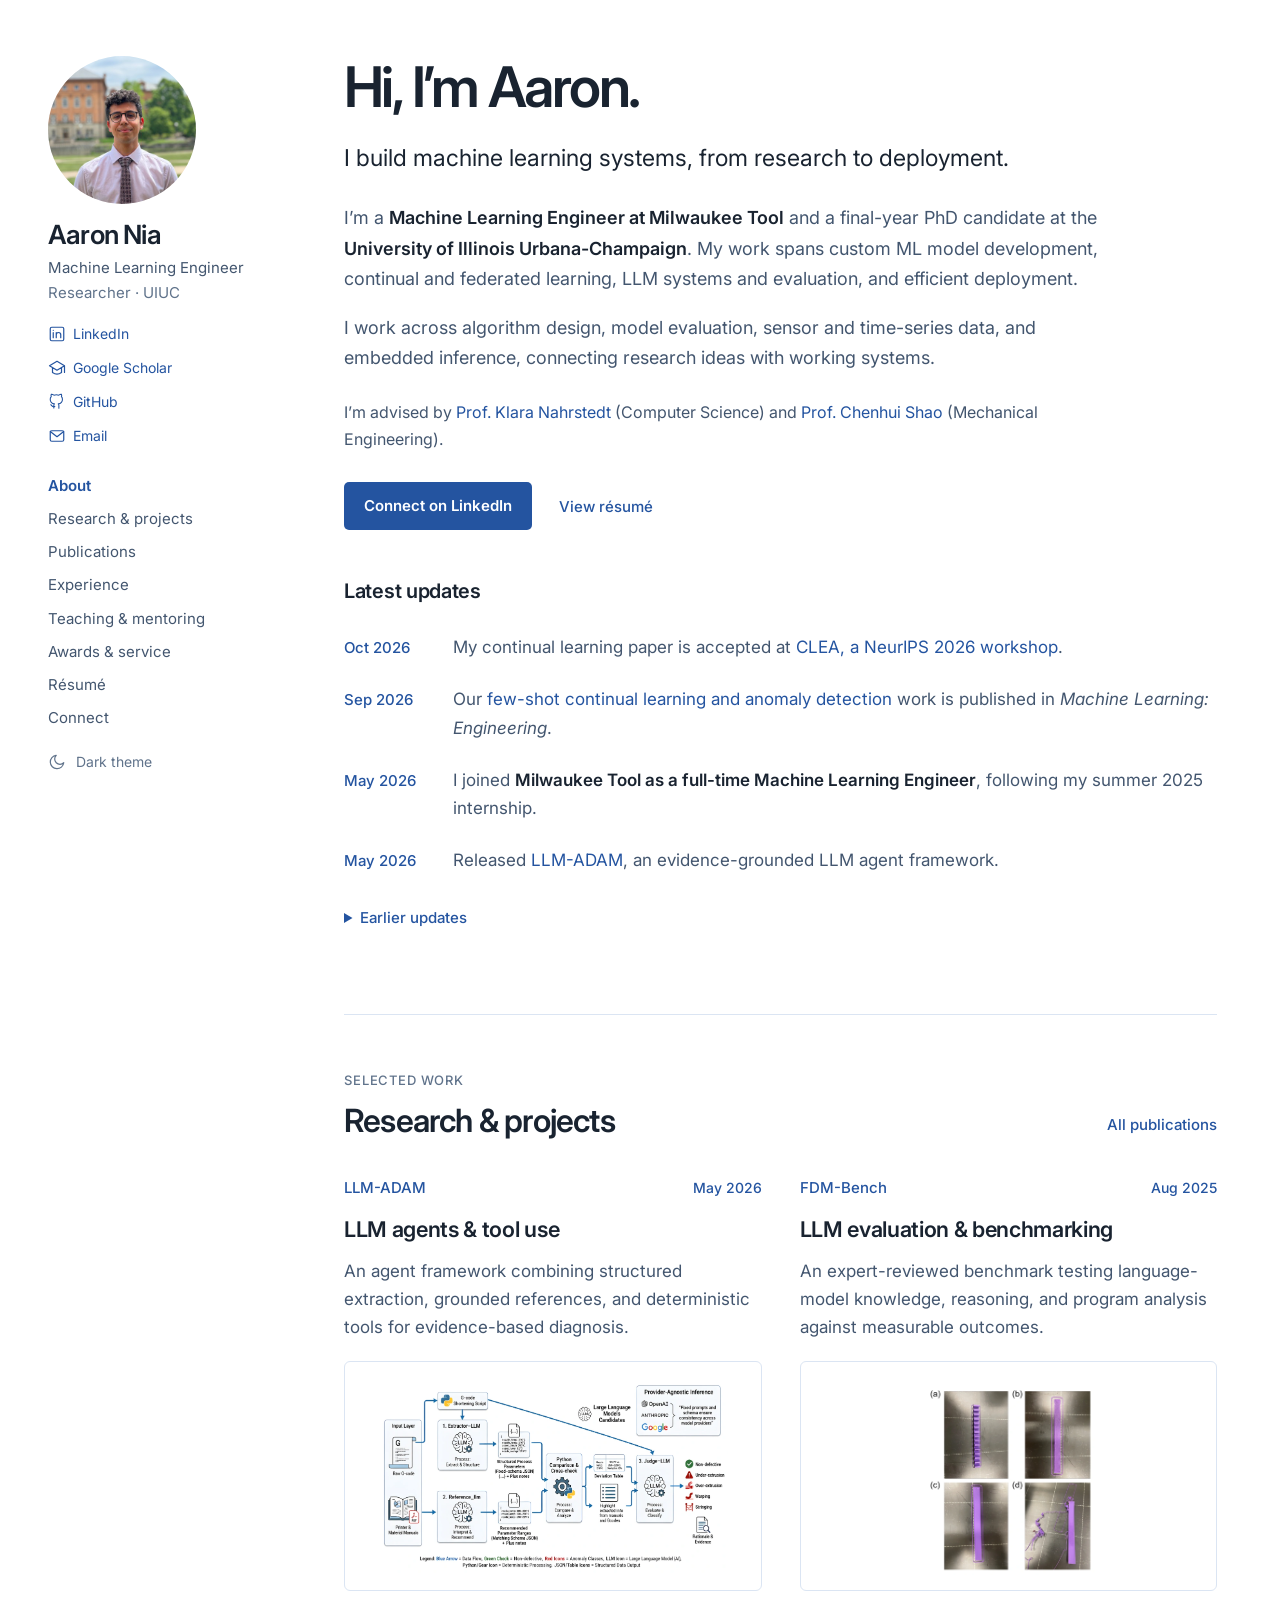
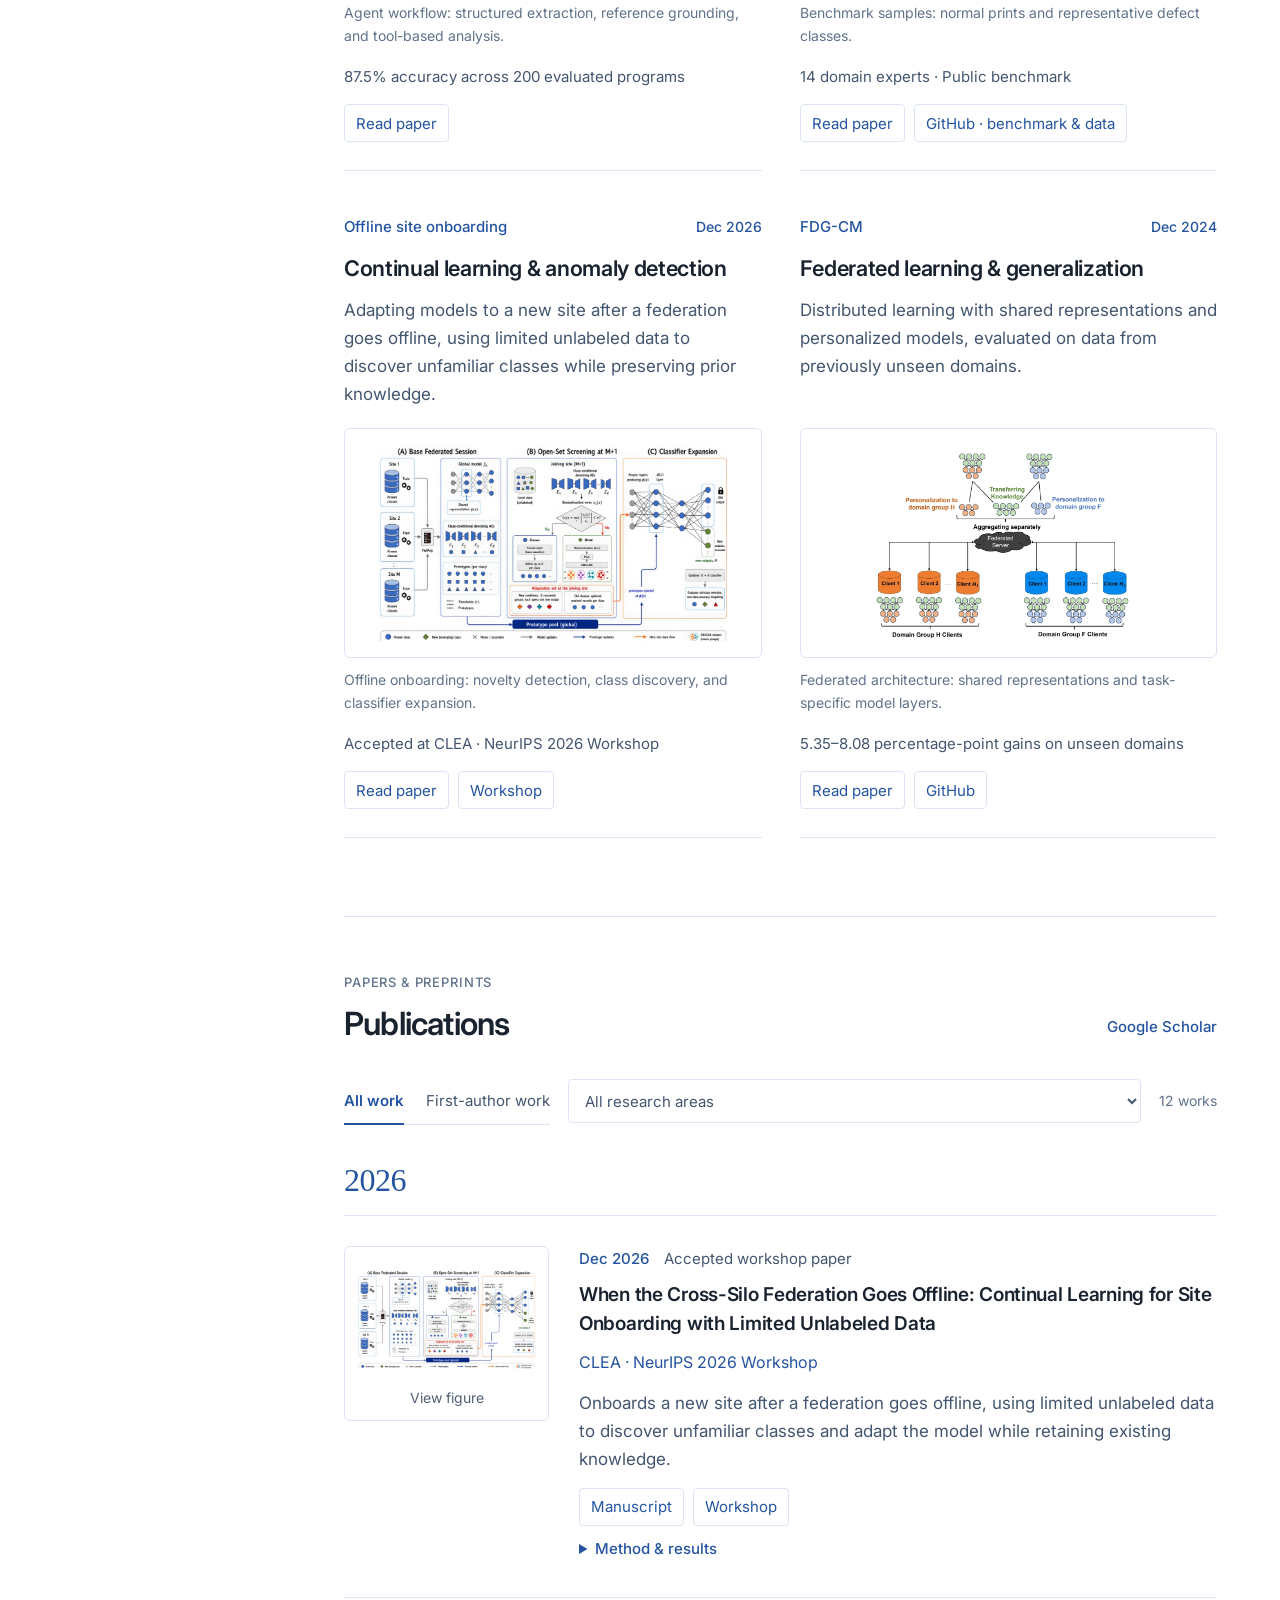
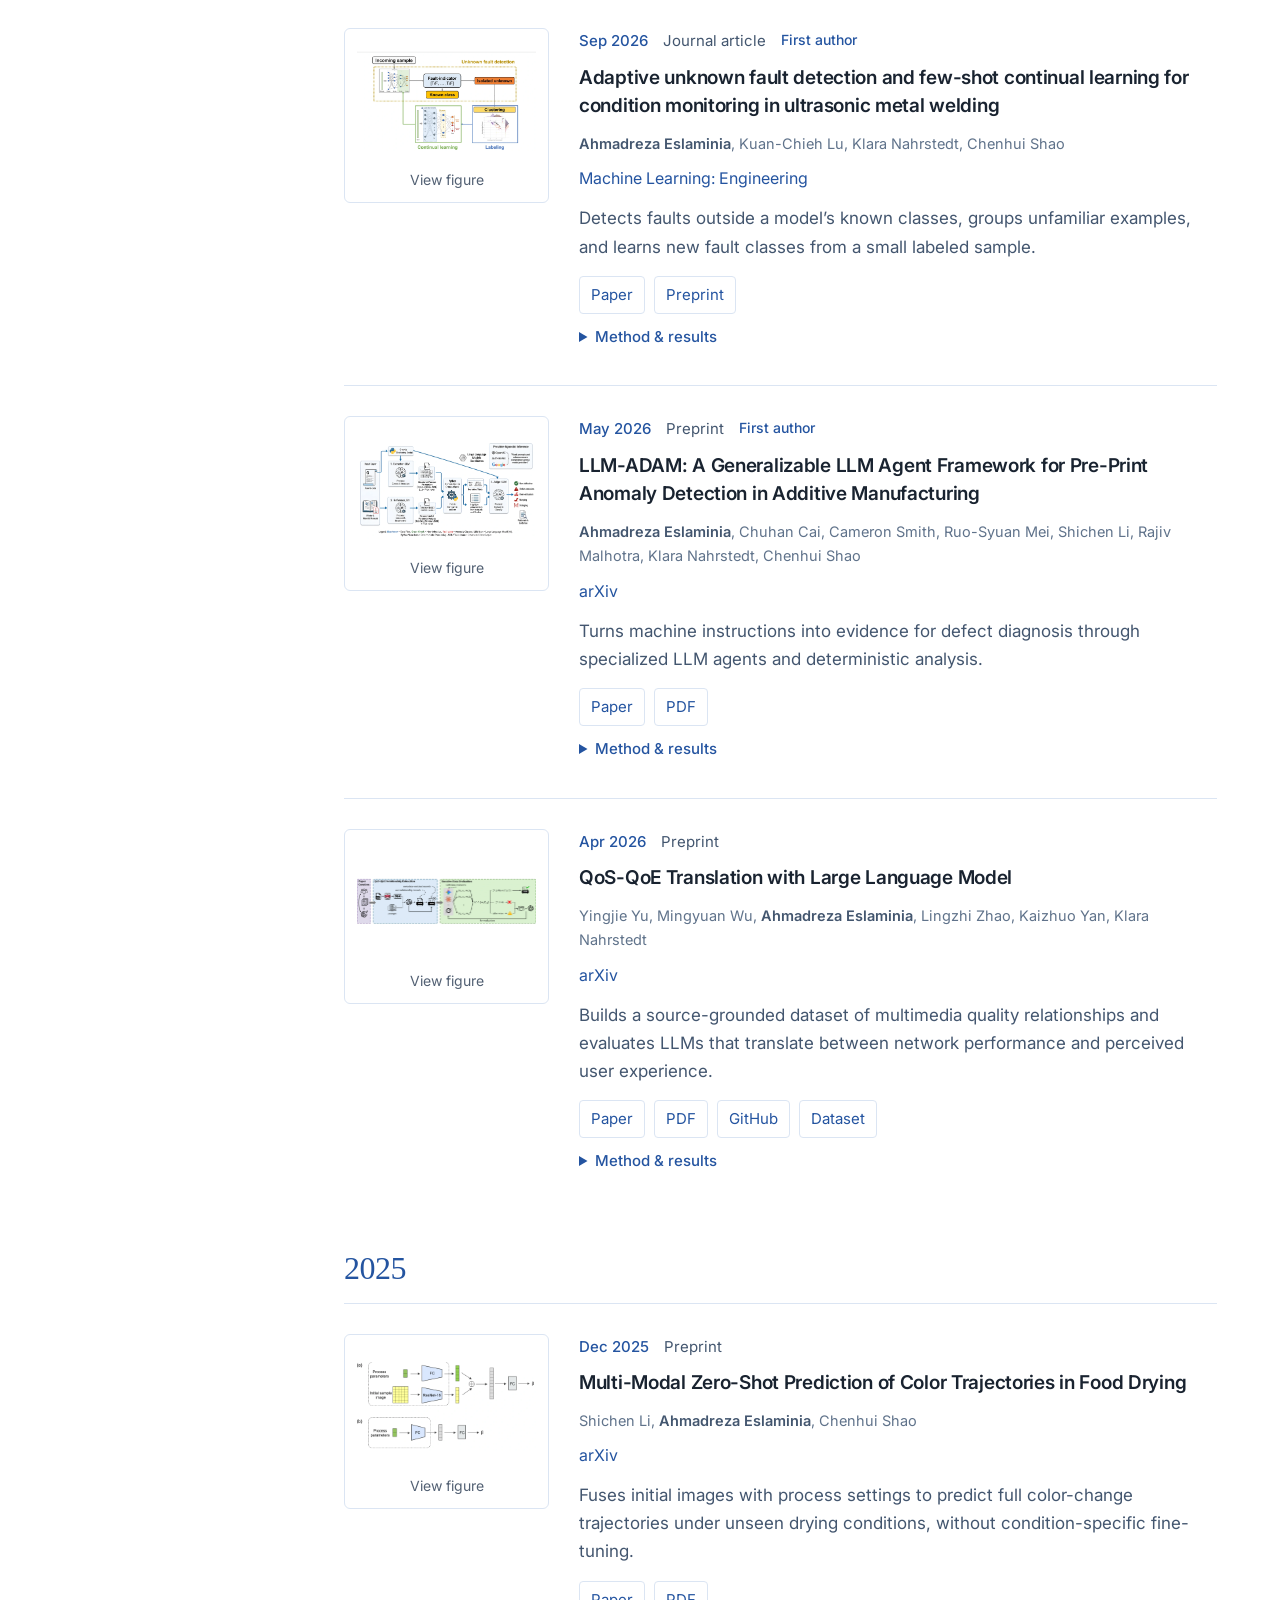
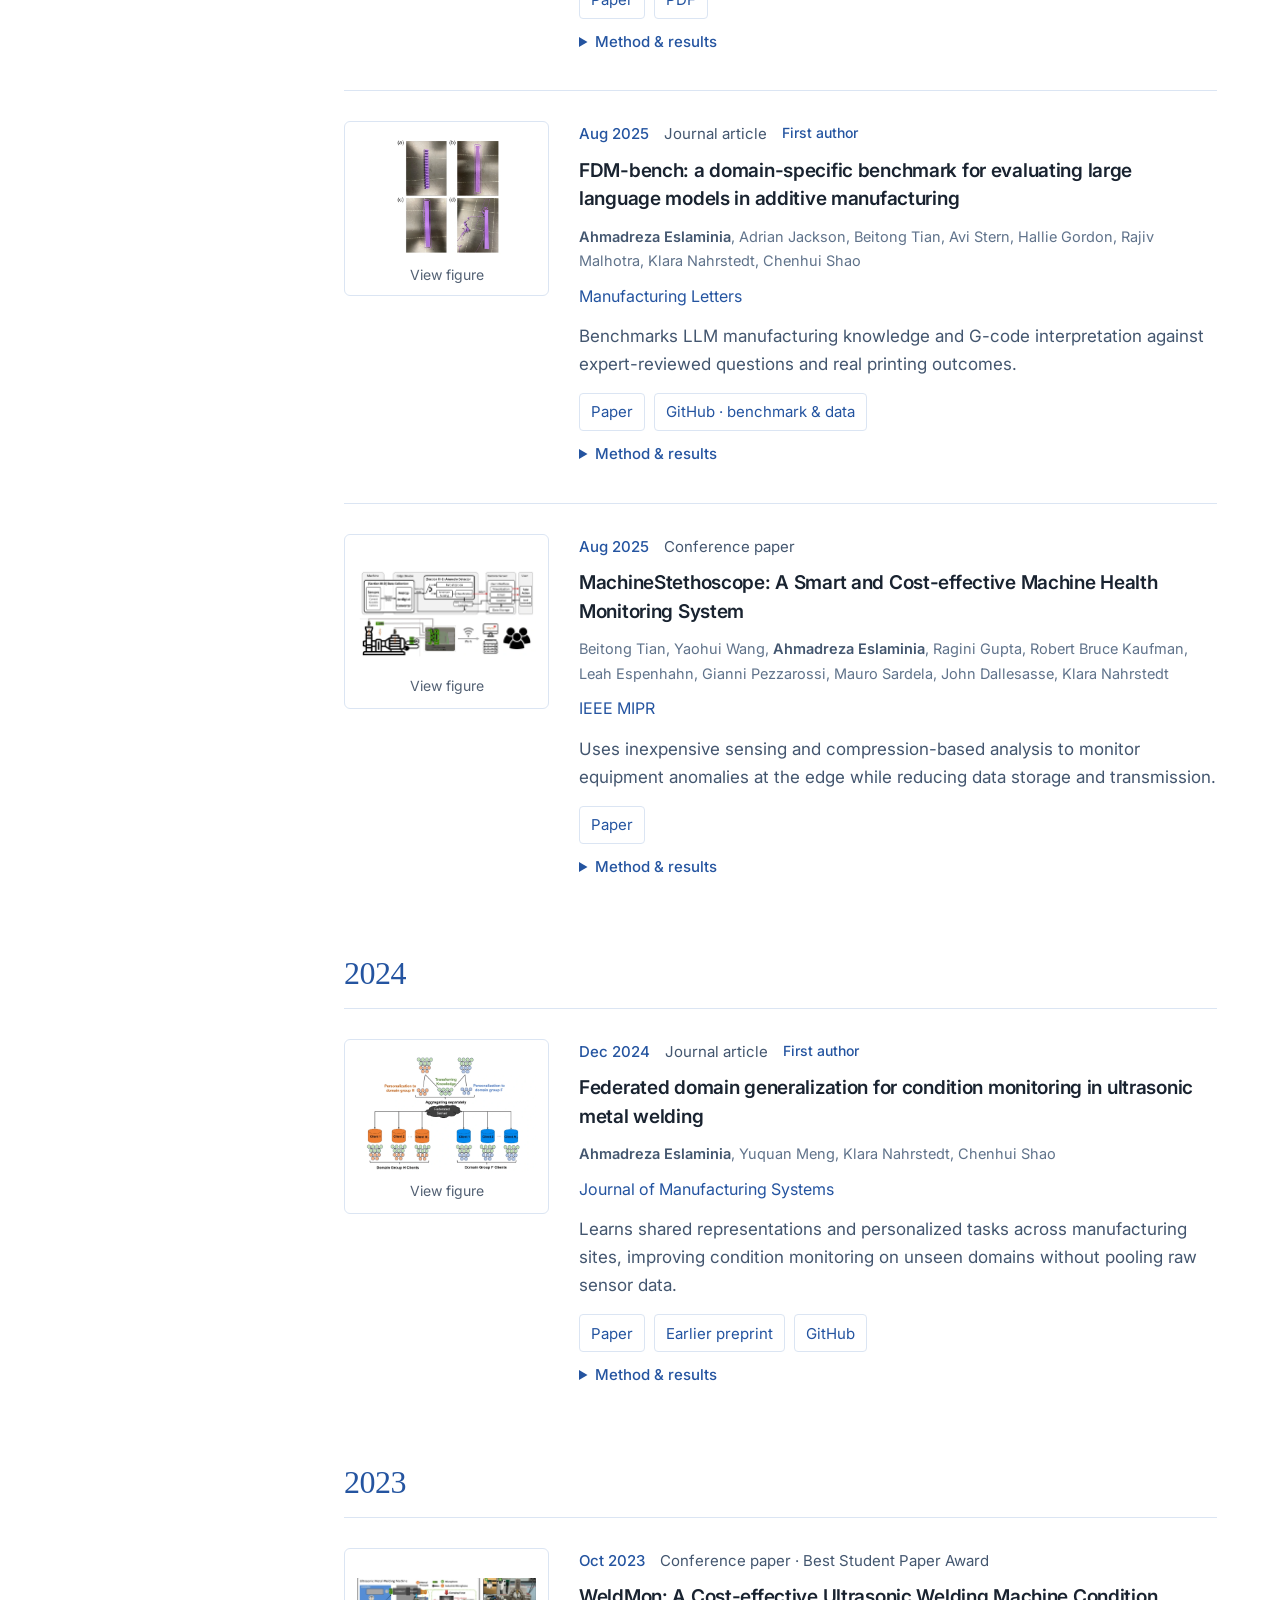
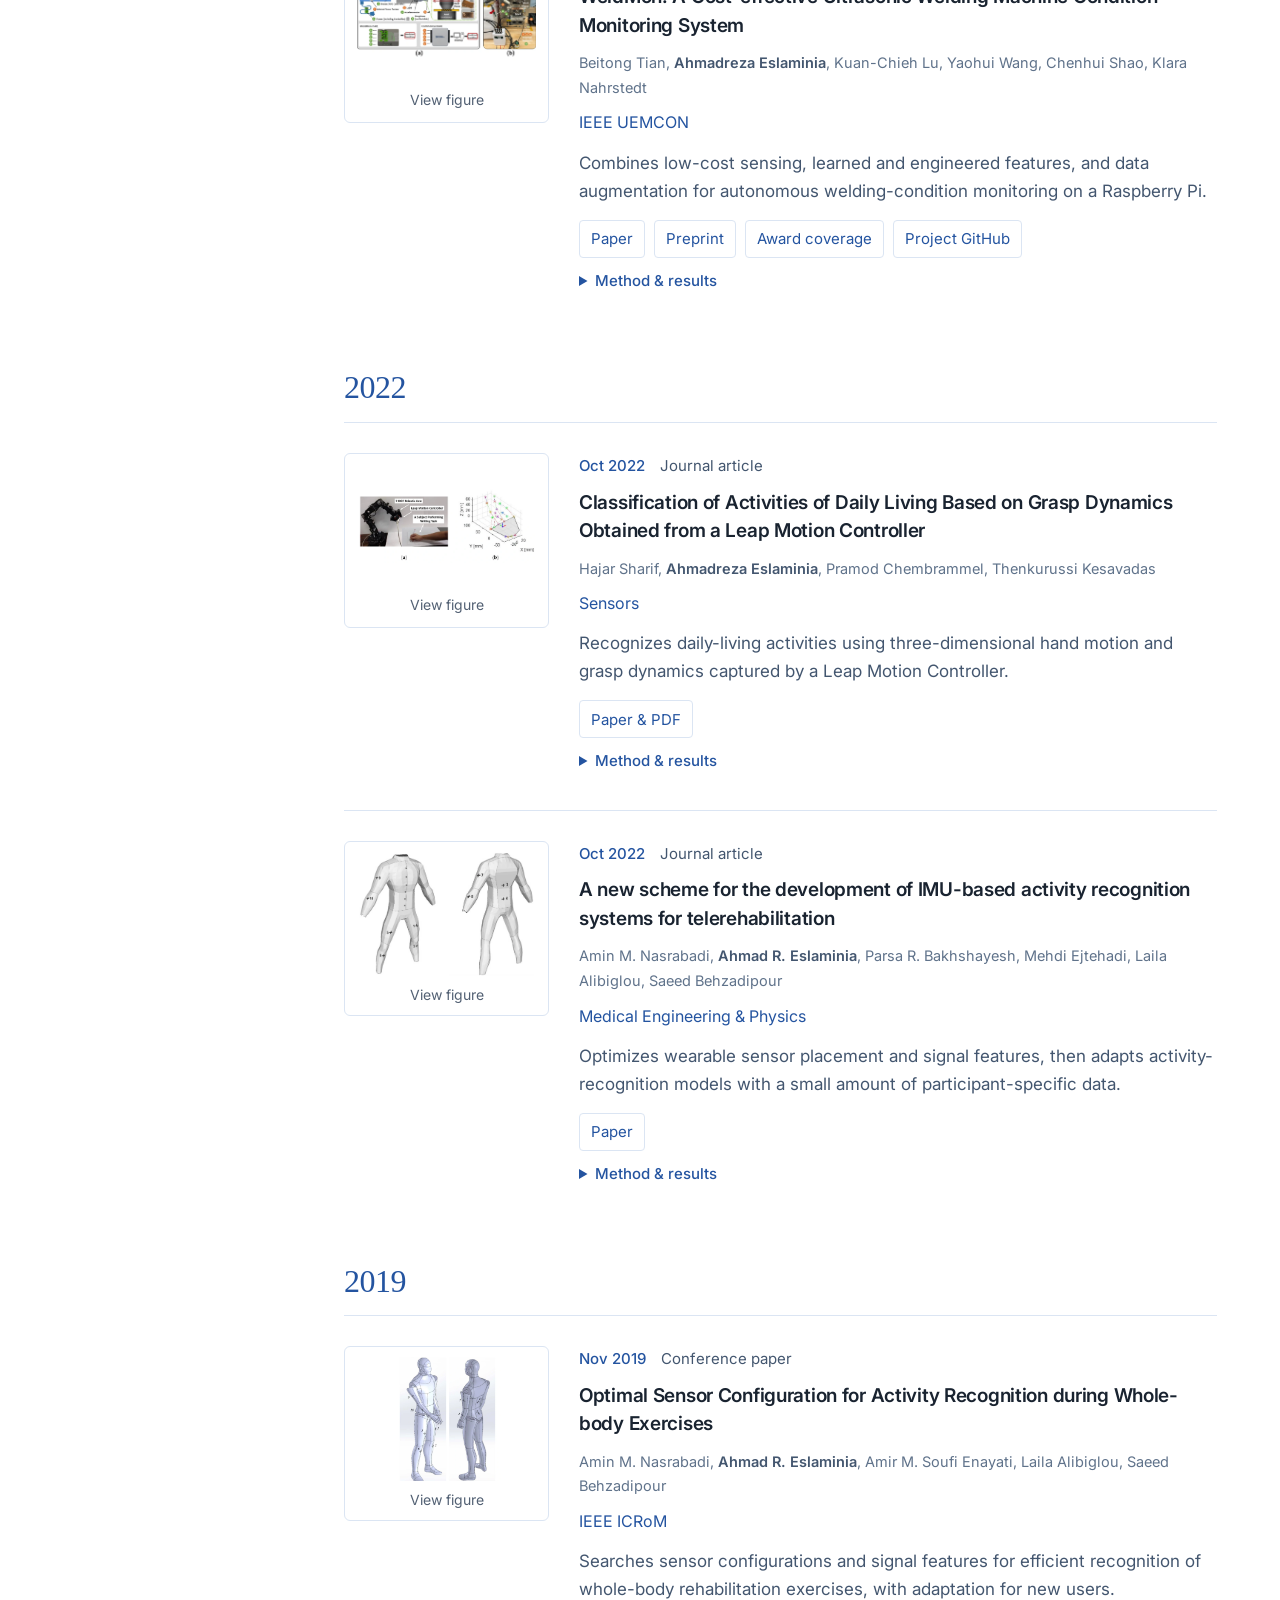
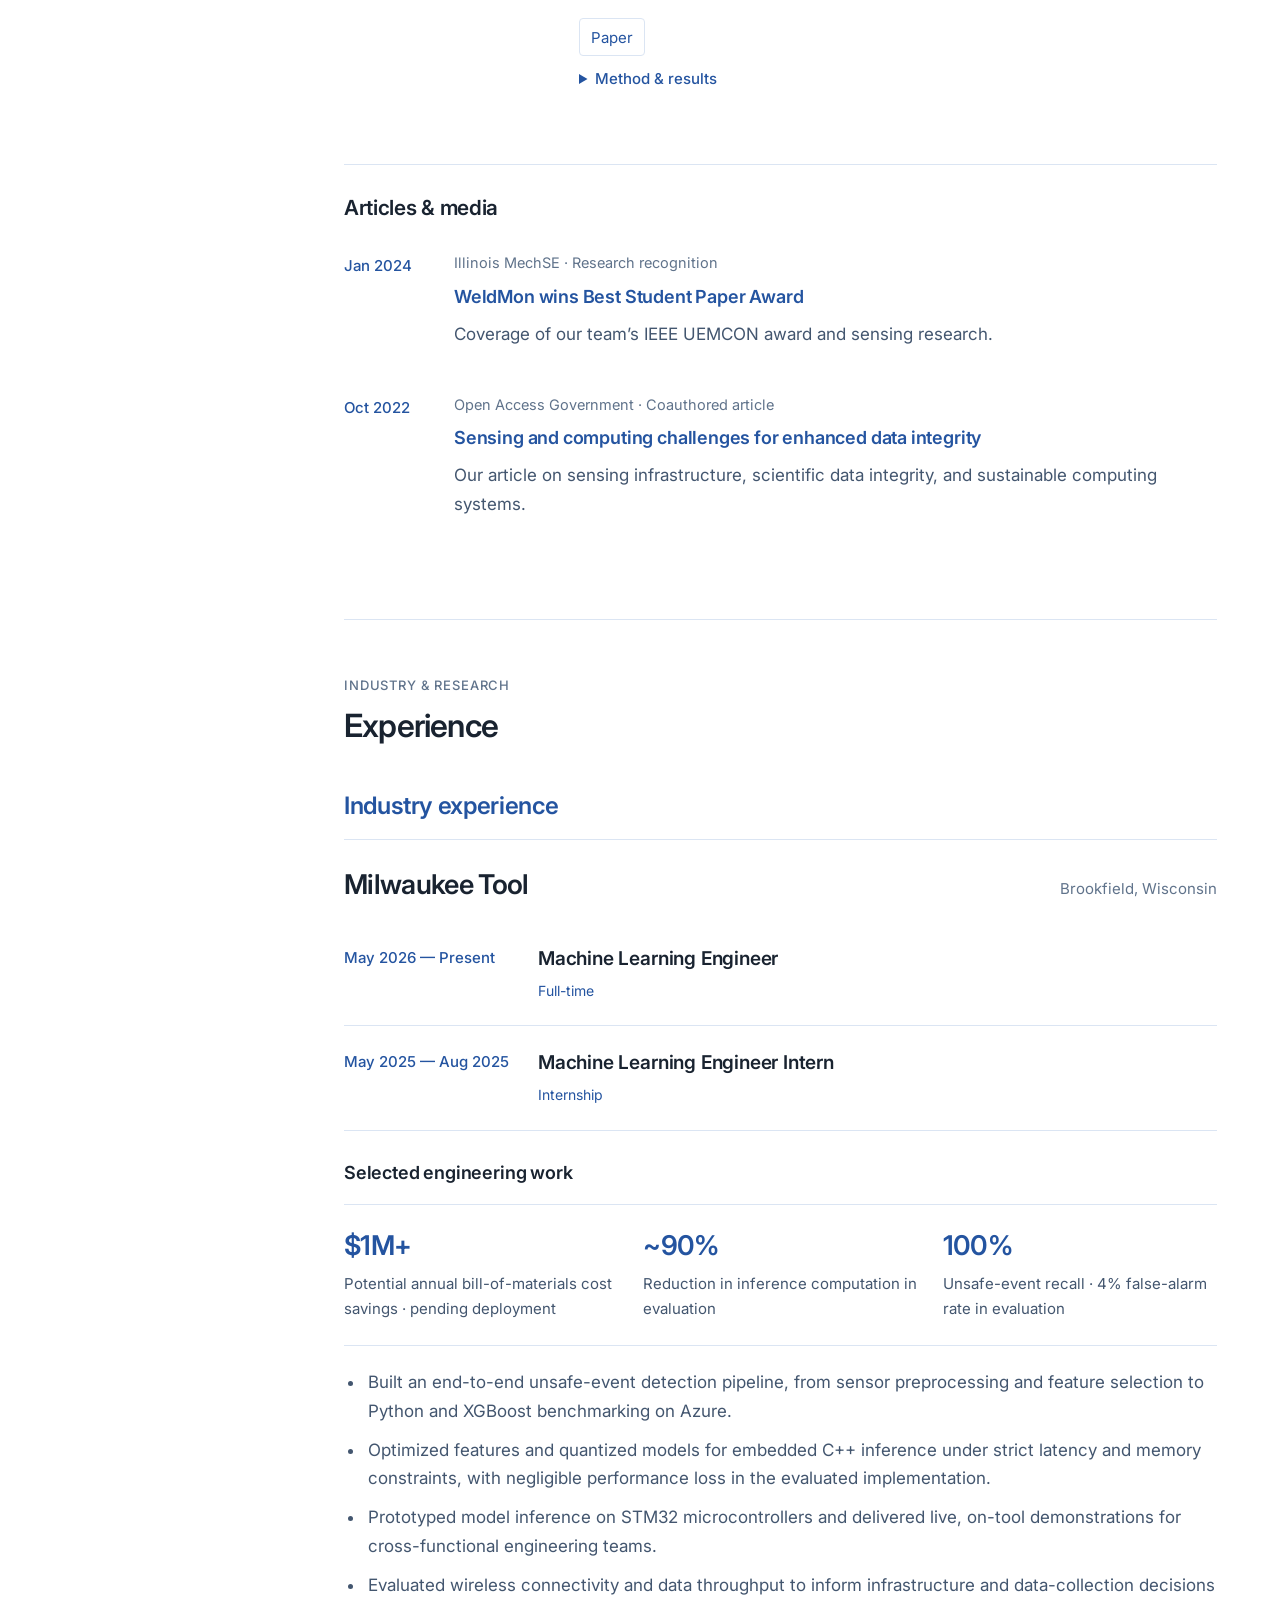
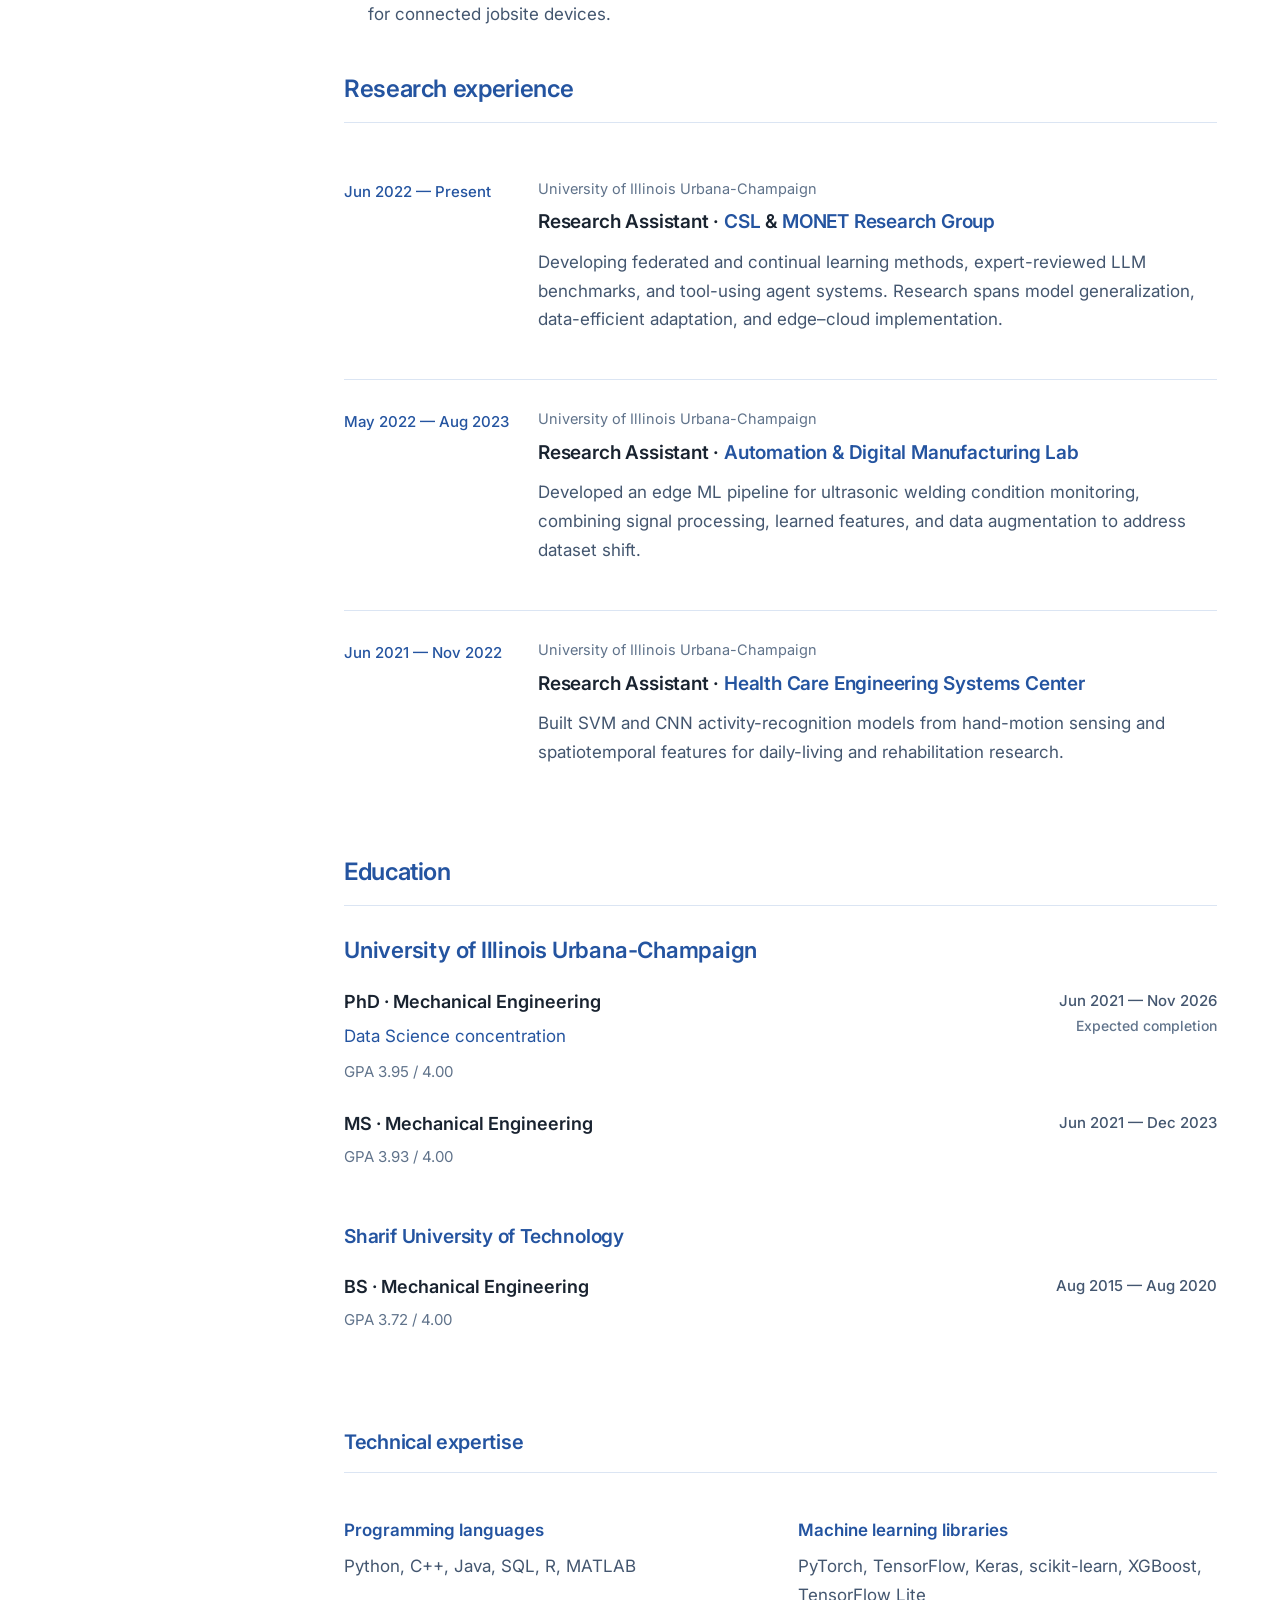
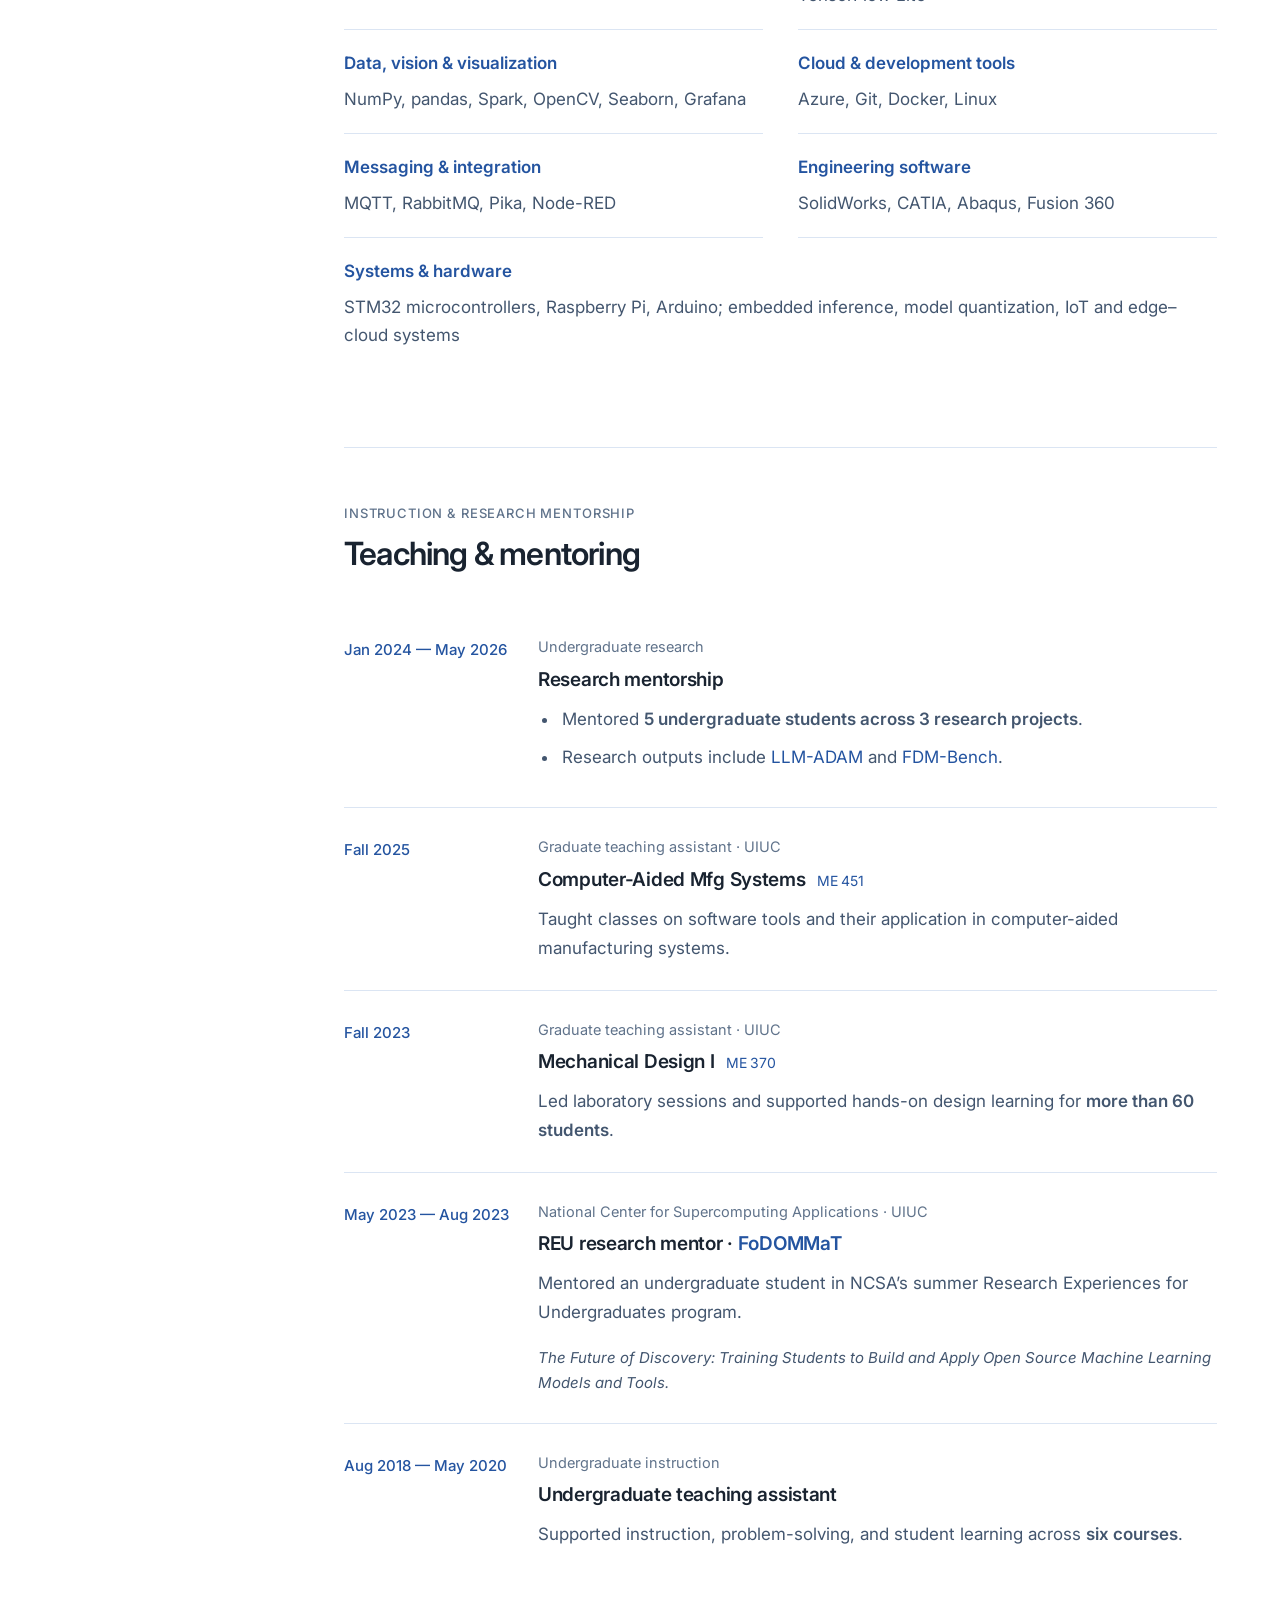
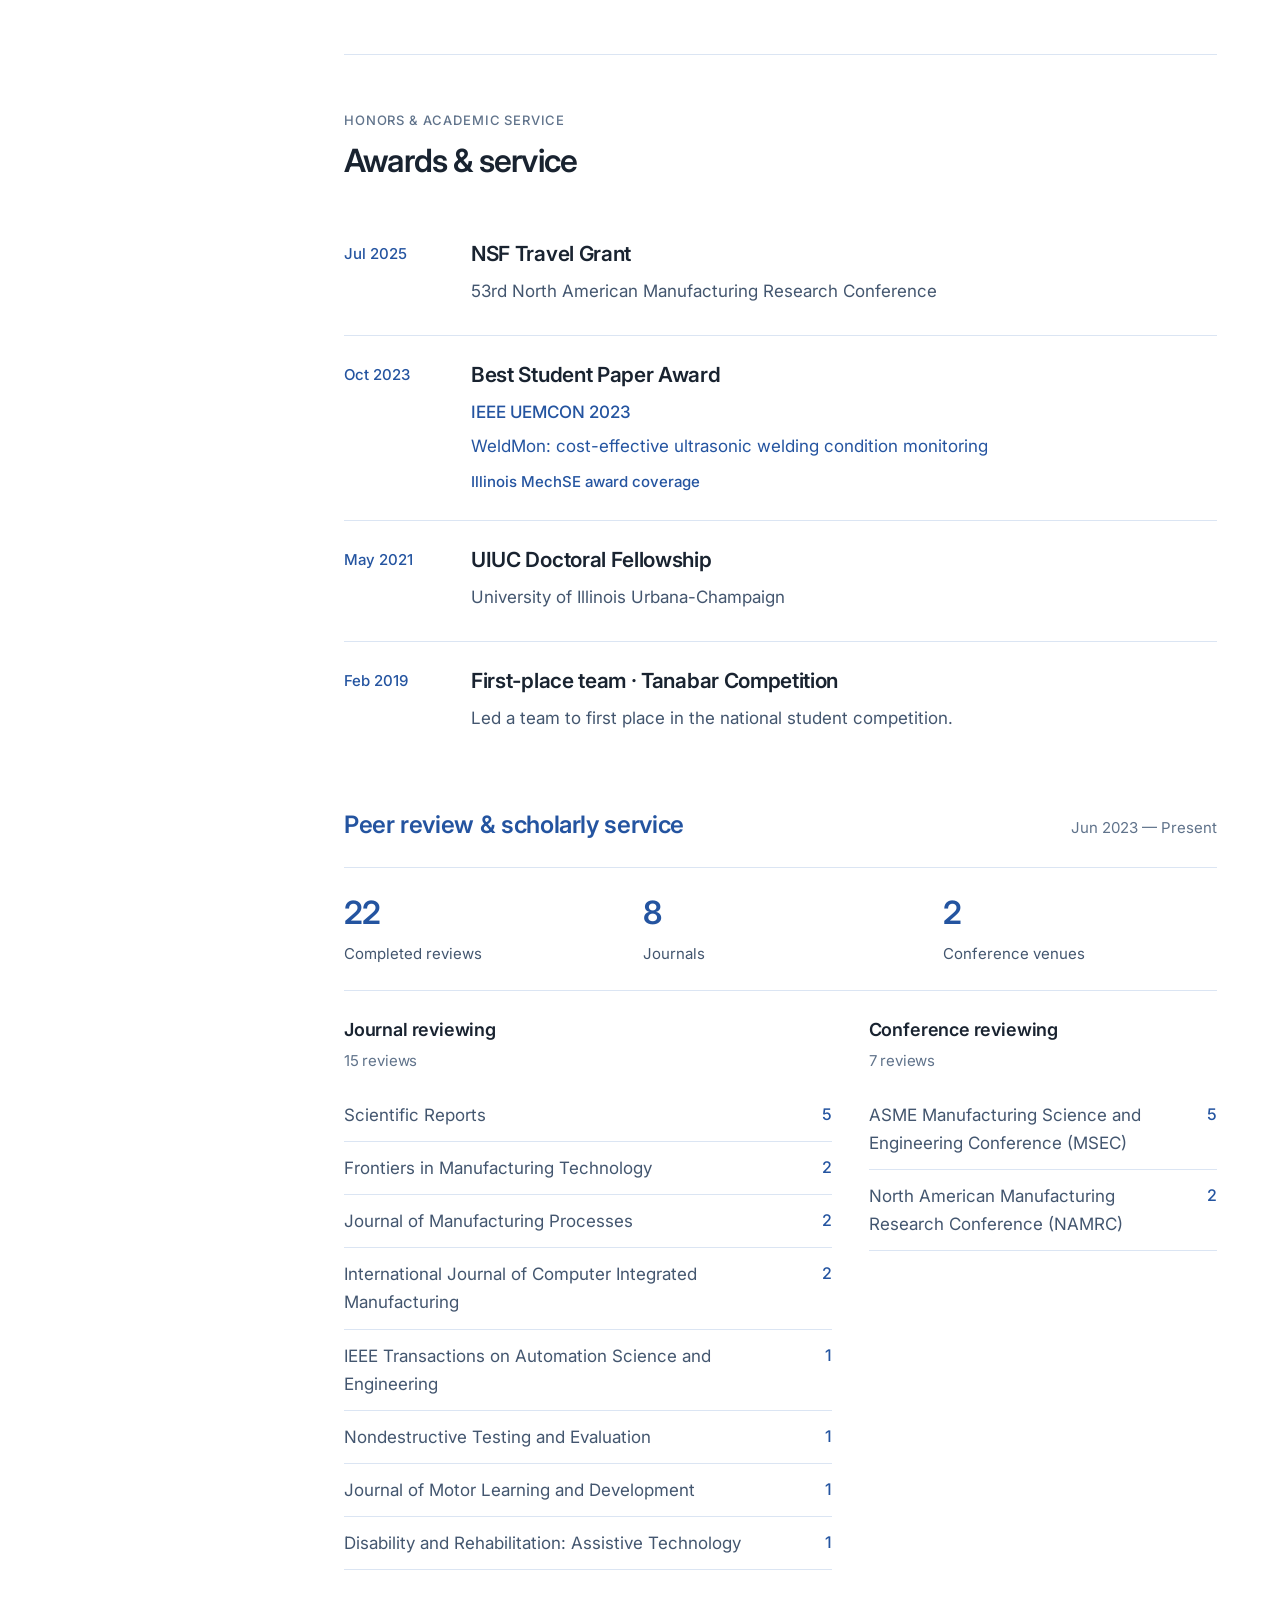
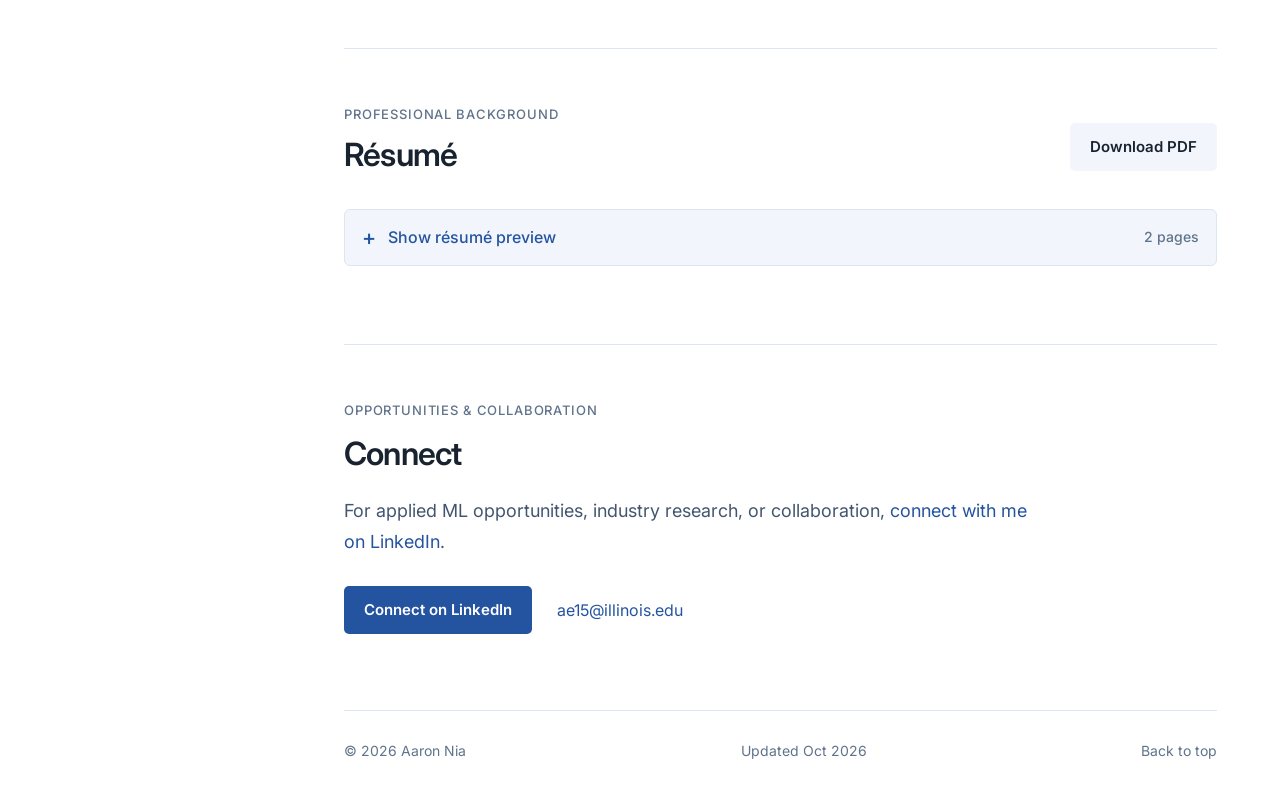
==== commit 4c7025ae: "Feature CLEA research and refine skills and experience copy" ====
--- a/index.html
+++ b/index.html
@@ -17,7 +17,7 @@
   <meta name="twitter:image" content="https://ahmadrezania.github.io/assets/aaron-nia.jpeg">
   <link rel="icon" href="assets/favicon.svg" type="image/svg+xml">
   <script>try{document.documentElement.dataset.theme=localStorage.getItem('aaron-theme')||(matchMedia('(prefers-color-scheme: dark)').matches?'dark':'light')}catch(e){}</script>
-  <link rel="stylesheet" href="styles.css?v=2cb33941bb48">
+  <link rel="stylesheet" href="styles.css?v=a331ee0c45cd">
   <script src="script.js?v=d7c31210e177" defer></script>
   <script type="application/ld+json">{"@context":"https://schema.org","@type":"Person","name":"Aaron Nia","alternateName":["Ahmadreza Nia","Ahmadreza Eslaminia","Ahmad R. Eslaminia"],"url":"https://ahmadrezania.github.io/","jobTitle":"Machine Learning Engineer","worksFor":{"@type":"Organization","name":"Milwaukee Tool"},"alumniOf":[{"@type":"CollegeOrUniversity","name":"University of Illinois Urbana-Champaign"},{"@type":"CollegeOrUniversity","name":"Sharif University of Technology"}],"sameAs":["https://github.com/AhmadrezaNia","https://scholar.google.com/citations?user=Gnpq2JgAAAAJ&hl=en","https://www.linkedin.com/in/ar-nia/","https://orcid.org/0000-0002-9538-3328"]}</script>
 </head>
@@ -90,10 +90,10 @@
     <p class="research-result">87.5% accuracy across 200 evaluated programs</p><div class="card-links"><a href="#paper-llm-adam">Read paper</a></div></article><article class="research-card"><div class="card-top"><span class="project-name">FDM-Bench</span><time datetime="2025-08">Aug 2025</time></div>
     <h3>LLM evaluation &amp; benchmarking</h3><p class="research-description">An expert-reviewed benchmark testing language-model knowledge, reasoning, and program analysis against measurable outcomes.</p>
     <figure class="project-figure"><button class="research-image" type="button" data-figure="assets/figures/fdm-bench.webp" data-caption="FDM-bench: a domain-specific benchmark for evaluating large language models in additive manufacturing" aria-label="Enlarge FDM-Bench research figure"><img src="assets/figures/fdm-bench.webp" alt="Printed objects showing normal, under-extruded, over-extruded, and spaghetti defect classes" loading="lazy" width="600" height="320"></button><figcaption>Benchmark samples: normal prints and representative defect classes.</figcaption></figure>
-    <p class="research-result">14 domain experts · Public benchmark</p><div class="card-links"><a href="#paper-fdm-bench">Read paper</a><a href="https://github.com/AhmadrezaNia/FDM-Bench" target="_blank" rel="noopener noreferrer">GitHub · benchmark &amp; data</a></div></article><article class="research-card"><div class="card-top"><span class="project-name">Adaptive fault learning</span><time datetime="2026-09">Sep 2026</time></div>
-    <h3>Continual learning &amp; anomaly detection</h3><p class="research-description">Detecting unfamiliar classes and adapting a model from a few labeled examples while retaining existing knowledge.</p>
-    <figure class="project-figure"><button class="research-image" type="button" data-figure="assets/figures/adaptive-faults.webp" data-caption="Adaptive unknown fault detection and few-shot continual learning for condition monitoring in ultrasonic metal welding" aria-label="Enlarge Adaptive fault learning research figure"><img src="assets/figures/adaptive-faults.webp" alt="Open-set fault detection and few-shot continual learning pipeline for ultrasonic metal welding" loading="lazy" width="600" height="320"></button><figcaption>Model pipeline: novelty detection and few-shot classifier adaptation.</figcaption></figure>
-    <p class="research-result">Five-example adaptation · 9.2% of parameters updated</p><div class="card-links"><a href="#paper-adaptive-faults">Read paper</a></div></article><article class="research-card"><div class="card-top"><span class="project-name">FDG-CM</span><time datetime="2024-12">Dec 2024</time></div>
+    <p class="research-result">14 domain experts · Public benchmark</p><div class="card-links"><a href="#paper-fdm-bench">Read paper</a><a href="https://github.com/AhmadrezaNia/FDM-Bench" target="_blank" rel="noopener noreferrer">GitHub · benchmark &amp; data</a></div></article><article class="research-card"><div class="card-top"><span class="project-name">Offline site onboarding</span><time datetime="2026-12">Dec 2026</time></div>
+    <h3>Continual learning &amp; anomaly detection</h3><p class="research-description">Adapting models to a new site after a federation goes offline, using limited unlabeled data to discover unfamiliar classes while preserving prior knowledge.</p>
+    <figure class="project-figure"><button class="research-image" type="button" data-figure="assets/figures/clea.webp" data-caption="When the Cross-Silo Federation Goes Offline: Continual Learning for Site Onboarding with Limited Unlabeled Data" aria-label="Enlarge Offline site onboarding research figure"><img src="assets/figures/clea.webp" alt="Architecture of offline site onboarding with class-specific autoencoders, novelty detection, and model expansion" loading="lazy" width="600" height="320"></button><figcaption>Offline onboarding: novelty detection, class discovery, and classifier expansion.</figcaption></figure>
+    <p class="research-result">Accepted at CLEA · NeurIPS 2026 Workshop</p><div class="card-links"><a href="#paper-clea">Read paper</a><a href="https://clea-neurips.github.io/" target="_blank" rel="noopener noreferrer">Workshop</a></div></article><article class="research-card"><div class="card-top"><span class="project-name">FDG-CM</span><time datetime="2024-12">Dec 2024</time></div>
     <h3>Federated learning &amp; generalization</h3><p class="research-description">Distributed learning with shared representations and personalized models, evaluated on data from previously unseen domains.</p>
     <figure class="project-figure"><button class="research-image" type="button" data-figure="assets/figures/fdg-cm.webp" data-caption="Federated domain generalization for condition monitoring in ultrasonic metal welding" aria-label="Enlarge FDG-CM research figure"><img src="assets/figures/fdg-cm.webp" alt="Federated learning system with a shared feature extractor and task-specific condition-monitoring heads" loading="lazy" width="600" height="320"></button><figcaption>Federated architecture: shared representations and task-specific model layers.</figcaption></figure>
     <p class="research-result">5.35–8.08 percentage-point gains on unseen domains</p><div class="card-links"><a href="#paper-fdg-cm">Read paper</a><a href="https://github.com/AhmadrezaNia/FDG-CM" target="_blank" rel="noopener noreferrer">GitHub</a></div></article></div>
@@ -173,15 +173,13 @@
       <div class="section-heading"><div><p class="eyebrow">Industry & research</p><h2 id="experience-title">Experience</h2></div></div>
       <div class="experience-group"><h3 class="group-title">Industry experience</h3>
         <div class="employer-block"><div class="employer-heading"><h4>Milwaukee Tool</h4><span>Brookfield, Wisconsin</span></div>
-          <p class="employer-summary">Machine learning engineering for sensor-based event detection, custom model development, and efficient on-device inference in power-tool systems. I returned full-time to the same team after my summer internship.</p>
           <div class="industry-roles">
             <article class="industry-role"><time datetime="2026-05">May 2026 — Present</time><h4>Machine Learning Engineer</h4><span class="role-label">Full-time</span></article>
             <article class="industry-role"><time datetime="2025-05">May 2025 — Aug 2025</time><h4>Machine Learning Engineer Intern</h4><span class="role-label">Internship</span></article>
           </div>
           <div class="shared-contributions"><h4>Selected engineering work</h4>
-            <dl class="impact-grid"><div><dt>$1M+</dt><dd>Potential annual bill-of-materials cost savings</dd></div><div><dt>~90%</dt><dd>Reduction in inference computation in evaluation</dd></div><div><dt>100%</dt><dd>Unsafe-event recall · 4% false-alarm rate in evaluation</dd></div></dl>
-            <p class="impact-context">Prototype evaluation results; the cost-saving solution is pending production deployment.</p>
-            <ul><li>Built an end-to-end unsafe-event detection pipeline, from sensor preprocessing and feature selection to Python and XGBoost benchmarking on Azure.</li><li>Optimized features and quantized models for embedded C++ inference under strict latency and memory constraints, with negligible performance loss in the evaluated implementation.</li><li>Prototyped model inference on microcontrollers and delivered live, on-tool demonstrations for cross-functional engineering teams.</li><li>Evaluated wireless connectivity and data throughput to inform infrastructure and data-collection decisions for connected jobsite devices.</li></ul>
+            <dl class="impact-grid"><div><dt>$1M+</dt><dd>Potential annual bill-of-materials cost savings · pending deployment</dd></div><div><dt>~90%</dt><dd>Reduction in inference computation in evaluation</dd></div><div><dt>100%</dt><dd>Unsafe-event recall · 4% false-alarm rate in evaluation</dd></div></dl>
+            <ul><li>Built an end-to-end unsafe-event detection pipeline, from sensor preprocessing and feature selection to Python and XGBoost benchmarking on Azure.</li><li>Optimized features and quantized models for embedded C++ inference under strict latency and memory constraints, with negligible performance loss in the evaluated implementation.</li><li>Prototyped model inference on STM32 microcontrollers and delivered live, on-tool demonstrations for cross-functional engineering teams.</li><li>Evaluated wireless connectivity and data throughput to inform infrastructure and data-collection decisions for connected jobsite devices.</li></ul>
           </div>
         </div>
       </div>
@@ -200,13 +198,13 @@
         <article class="education-institution"><h4>Sharif University of Technology</h4><div class="degree-row"><div><h5>BS · Mechanical Engineering</h5><p class="degree-meta">GPA 3.72 / 4.00</p></div><time datetime="2015-08">Aug 2015 — Aug 2020</time></div></article>
       </div>
       <div class="experience-group toolkit"><h3 class="group-title">Technical expertise</h3><dl class="expertise-grid">
-        <div><dt>Programming languages</dt><dd>Python, C++, SQL, R, MATLAB</dd></div>
+        <div><dt>Programming languages</dt><dd>Python, C++, Java, SQL, R, MATLAB</dd></div>
         <div><dt>Machine learning libraries</dt><dd>PyTorch, TensorFlow, Keras, scikit-learn, XGBoost, TensorFlow Lite</dd></div>
         <div><dt>Data, vision & visualization</dt><dd>NumPy, pandas, Spark, OpenCV, Seaborn, Grafana</dd></div>
         <div><dt>Cloud & development tools</dt><dd>Azure, Git, Docker, Linux</dd></div>
         <div><dt>Messaging & integration</dt><dd>MQTT, RabbitMQ, Pika, Node-RED</dd></div>
-        <div><dt>Engineering software</dt><dd>SolidWorks, CATIA</dd></div>
-        <div class="systems-expertise"><dt>Systems & hardware</dt><dd>Embedded inference, model quantization, IoT and edge–cloud systems; microcontrollers, Raspberry Pi, Arduino</dd></div>
+        <div><dt>Engineering software</dt><dd>SolidWorks, CATIA, Abaqus, Fusion 360</dd></div>
+        <div class="systems-expertise"><dt>Systems & hardware</dt><dd>STM32 microcontrollers, Raspberry Pi, Arduino; embedded inference, model quantization, IoT and edge–cloud systems</dd></div>
       </dl></div>
     </section>
 
@@ -214,7 +212,7 @@
       <div class="section-heading"><div><p class="eyebrow">Instruction & research mentorship</p><h2 id="teaching-title">Teaching & mentoring</h2></div></div>
       <div class="teaching-list">
         <article><time datetime="2024-01">Jan 2024 — May 2026</time><div><p class="organization">Undergraduate research</p><h3>Research mentorship</h3><ul><li>Mentored <strong>5 undergraduate students across 3 research projects</strong>.</li><li>Research outputs include <a href="#paper-llm-adam">LLM-ADAM</a> and <a href="#paper-fdm-bench">FDM-Bench</a>.</li></ul></div></article>
-        <article><time datetime="2025-08">Fall 2025</time><div><p class="organization">Graduate teaching assistant · UIUC</p><h3>Computer-Aided Mfg Systems <span class="course-code">ME 451</span></h3><p>Led software-focused instruction and practical exercises for computer-aided manufacturing systems.</p></div></article>
+        <article><time datetime="2025-08">Fall 2025</time><div><p class="organization">Graduate teaching assistant · UIUC</p><h3>Computer-Aided Mfg Systems <span class="course-code">ME 451</span></h3><p>Taught classes on software tools and their application in computer-aided manufacturing systems.</p></div></article>
         <article><time datetime="2023-08">Fall 2023</time><div><p class="organization">Graduate teaching assistant · UIUC</p><h3>Mechanical Design I <span class="course-code">ME 370</span></h3><p>Led laboratory sessions and supported hands-on design learning for <strong>more than 60 students</strong>.</p></div></article>
         <article><time datetime="2023-05">May 2023 — Aug 2023</time><div><p class="organization">National Center for Supercomputing Applications · UIUC</p><h3>REU research mentor · <a href="https://reu.ncsa.illinois.edu/" target="_blank" rel="noopener noreferrer">FoDOMMaT</a></h3><p>Mentored an undergraduate student in NCSA’s summer Research Experiences for Undergraduates program.</p><p class="program-name"><em>The Future of Discovery: Training Students to Build and Apply Open Source Machine Learning Models and Tools.</em></p></div></article>
         <article><time datetime="2018-08">Aug 2018 — May 2020</time><div><p class="organization">Undergraduate instruction</p><h3>Undergraduate teaching assistant</h3><p>Supported instruction, problem-solving, and student learning across <strong>six courses</strong>.</p></div></article>
--- a/styles.css
+++ b/styles.css
@@ -354,10 +354,8 @@
 @media (max-width: 820px) { .profile .profile-links { display: none; } .mobile-profile-links { display: flex; } .impact-grid { grid-template-columns: repeat(3,minmax(0,1fr)); } }
 @media (max-width: 600px) { .impact-grid { grid-template-columns: 1fr; } .group-title { font-size: 1.4rem; } .review-summary { gap: 16px; } .review-summary dt { font-size: 1.7rem; } .review-summary dd { font-size: .875rem; } .resume-disclosure > summary { gap: 10px; } .resume-page-count { flex-basis: 100%; margin-left: 23px; } .resume-pages figure { padding: 12px; } }
 
-/* Shared employer context and a software-first toolkit. */
-.employer-summary { color: var(--muted); font-size: 1.0625rem; line-height: 1.7; margin-bottom: 8px; }
-.impact-context { color: var(--faint); font-size: .9375rem; line-height: 1.7; margin: 0 0 20px; }
-.systems-expertise { grid-column: 1 / -1; }
+/* A software-first toolkit with one systems row. */
+.expertise-grid > .systems-expertise { grid-column: 1 / -1; border-bottom: 0; }
 @media (min-width: 821px) and (max-height: 800px) {
   .profile-name { margin-top: 12px; }
   .profile-role { line-height: 1.5; margin-bottom: 9px; }
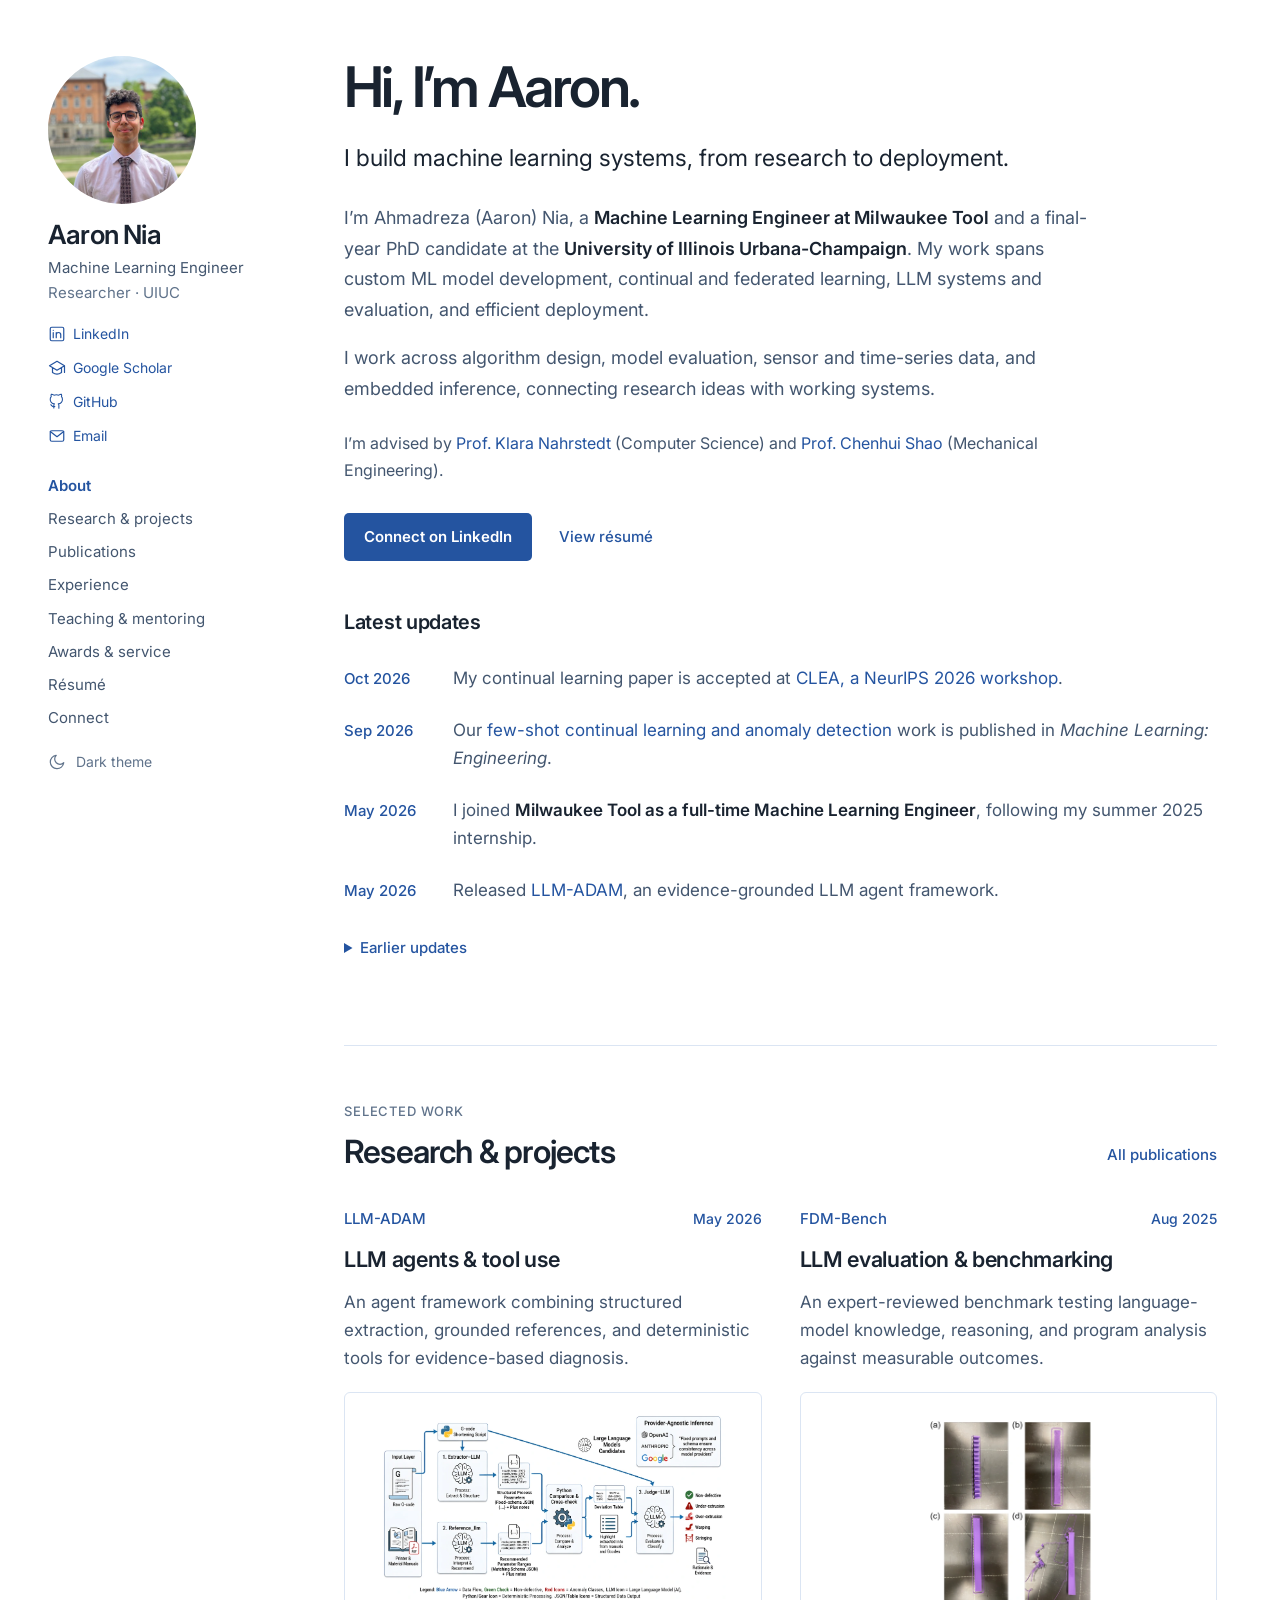
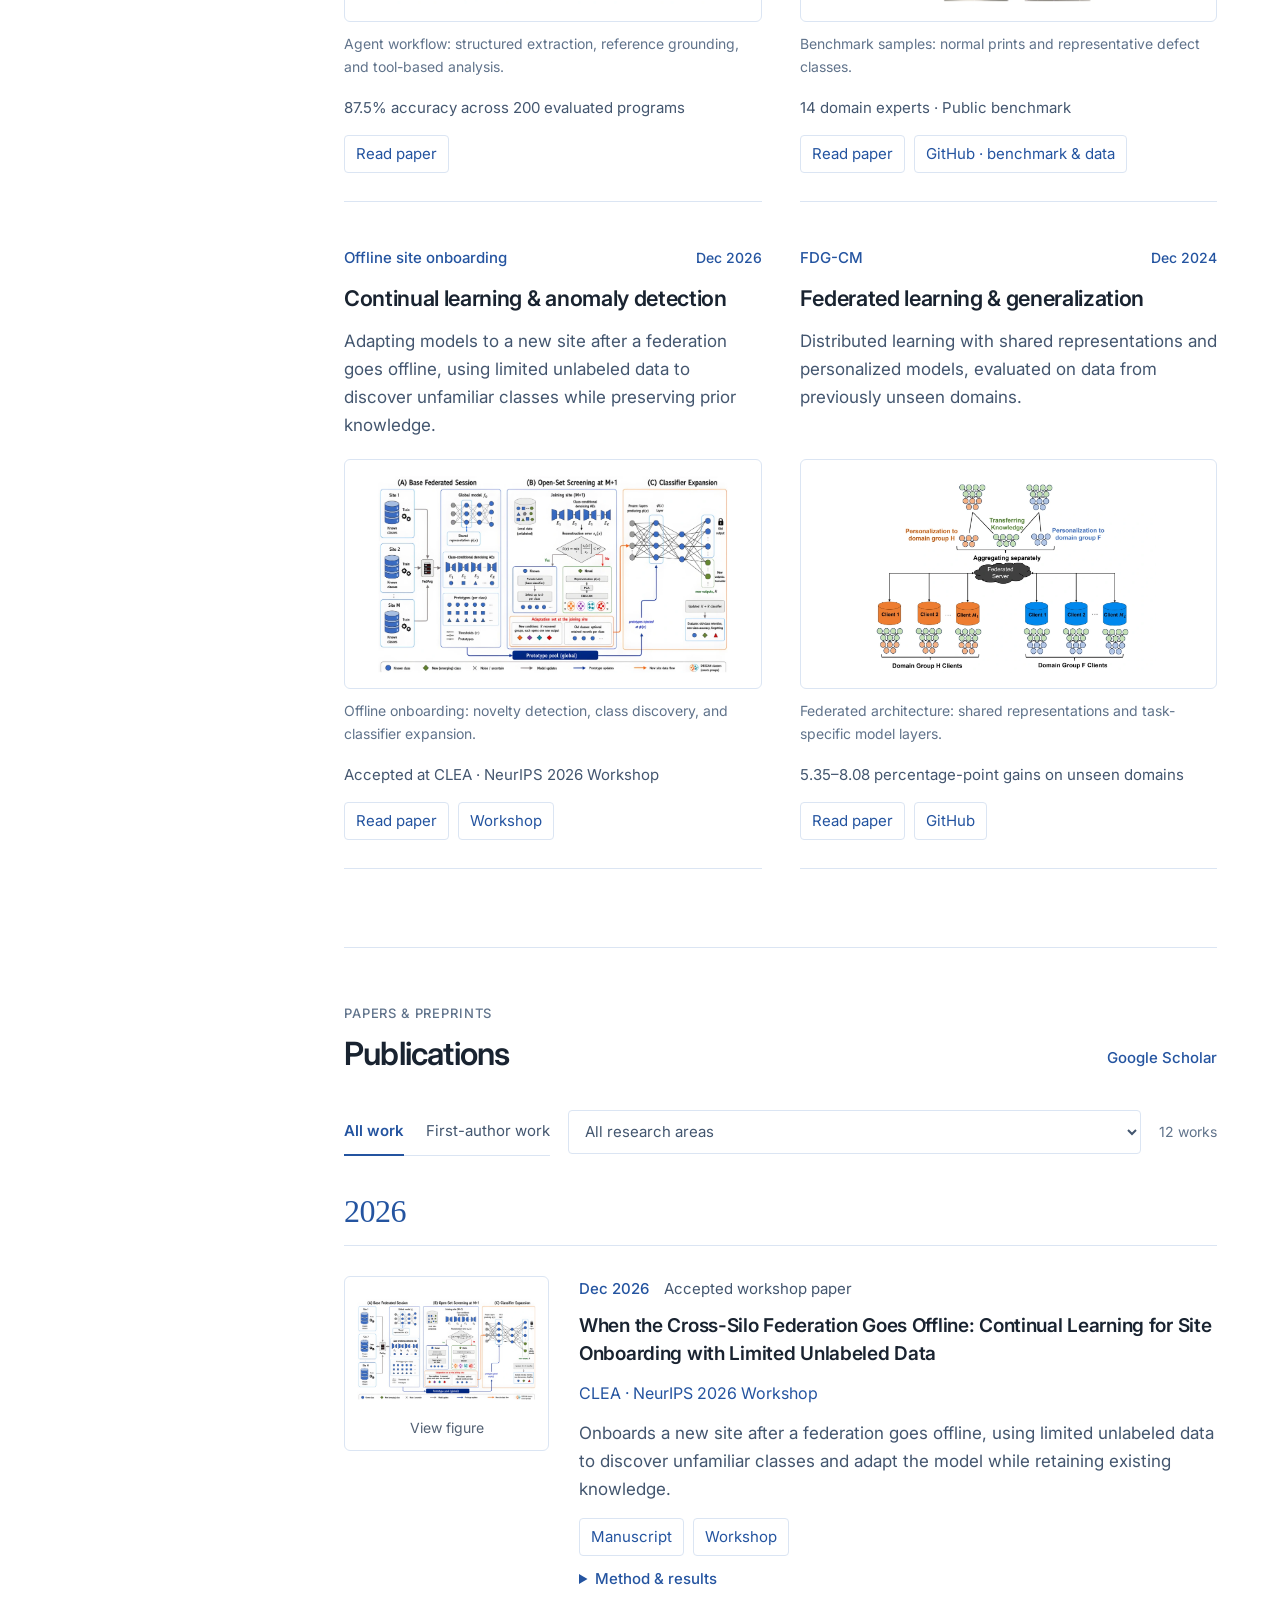
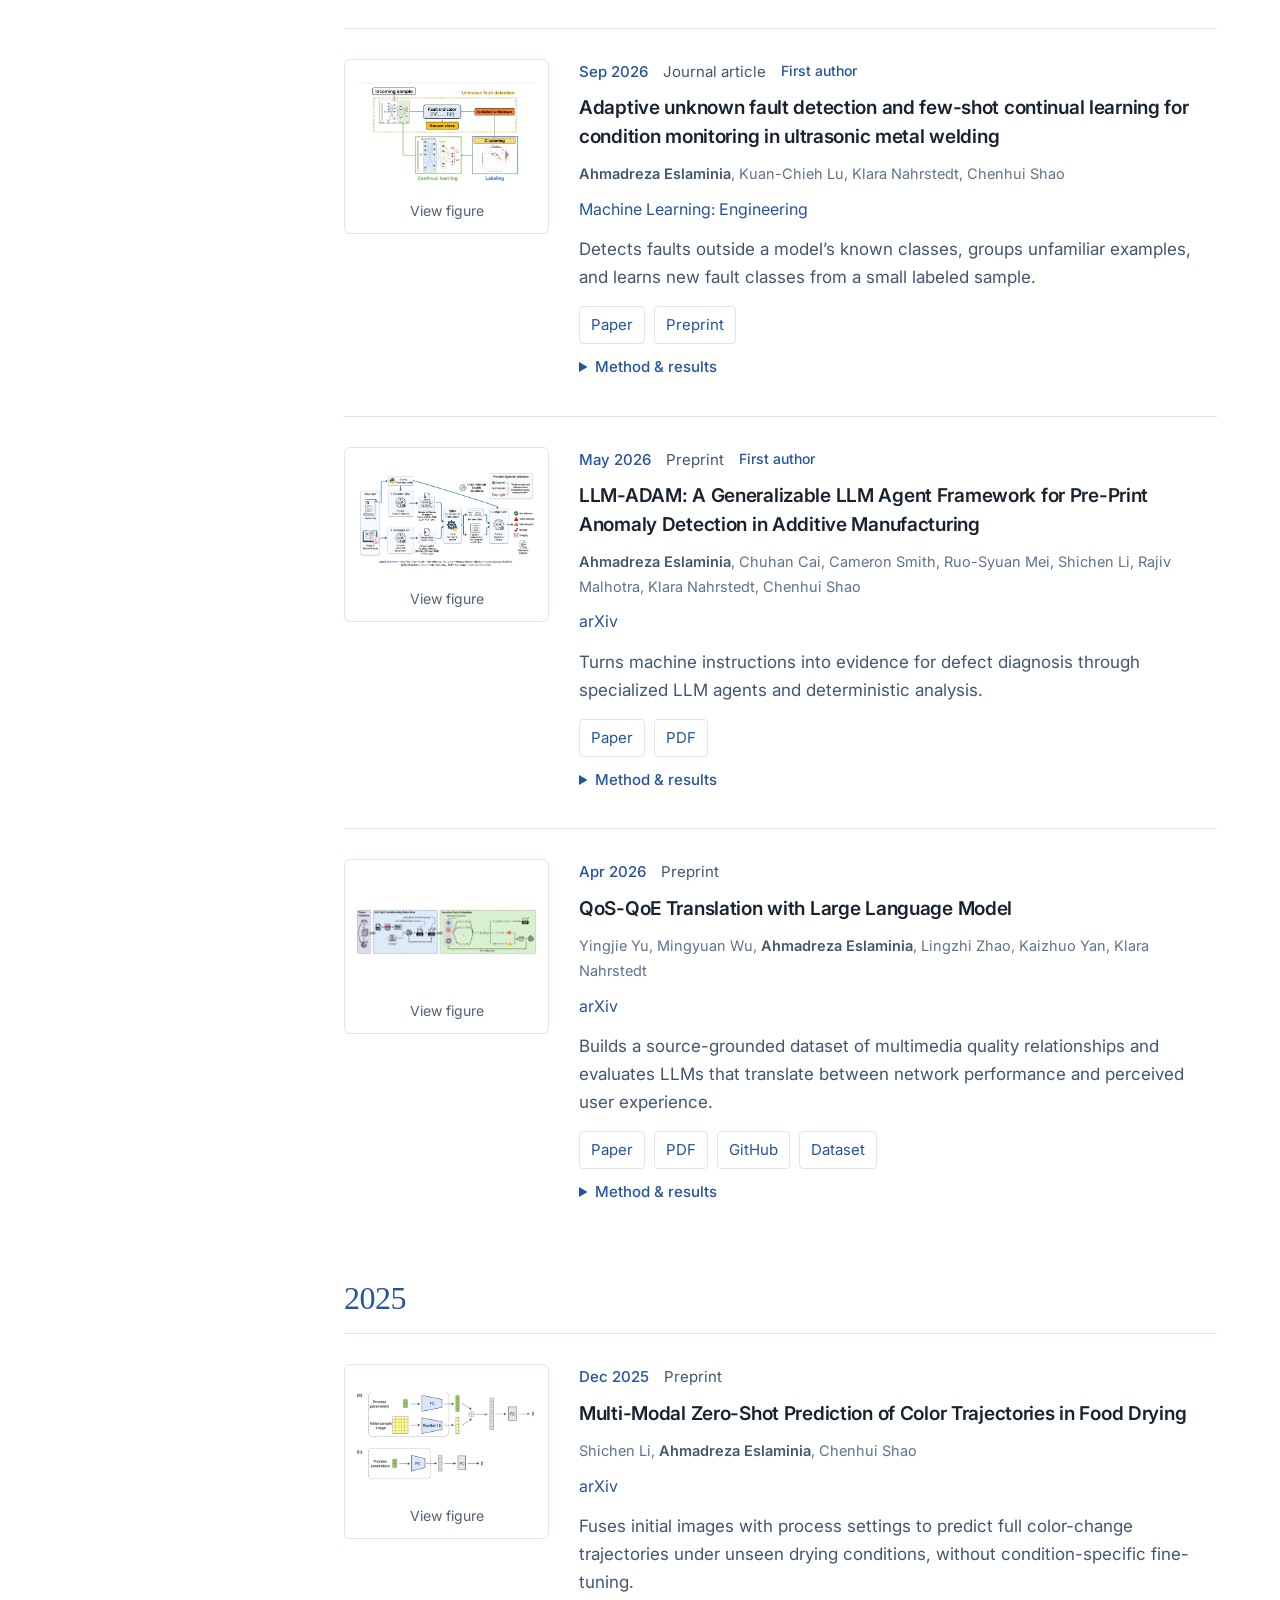
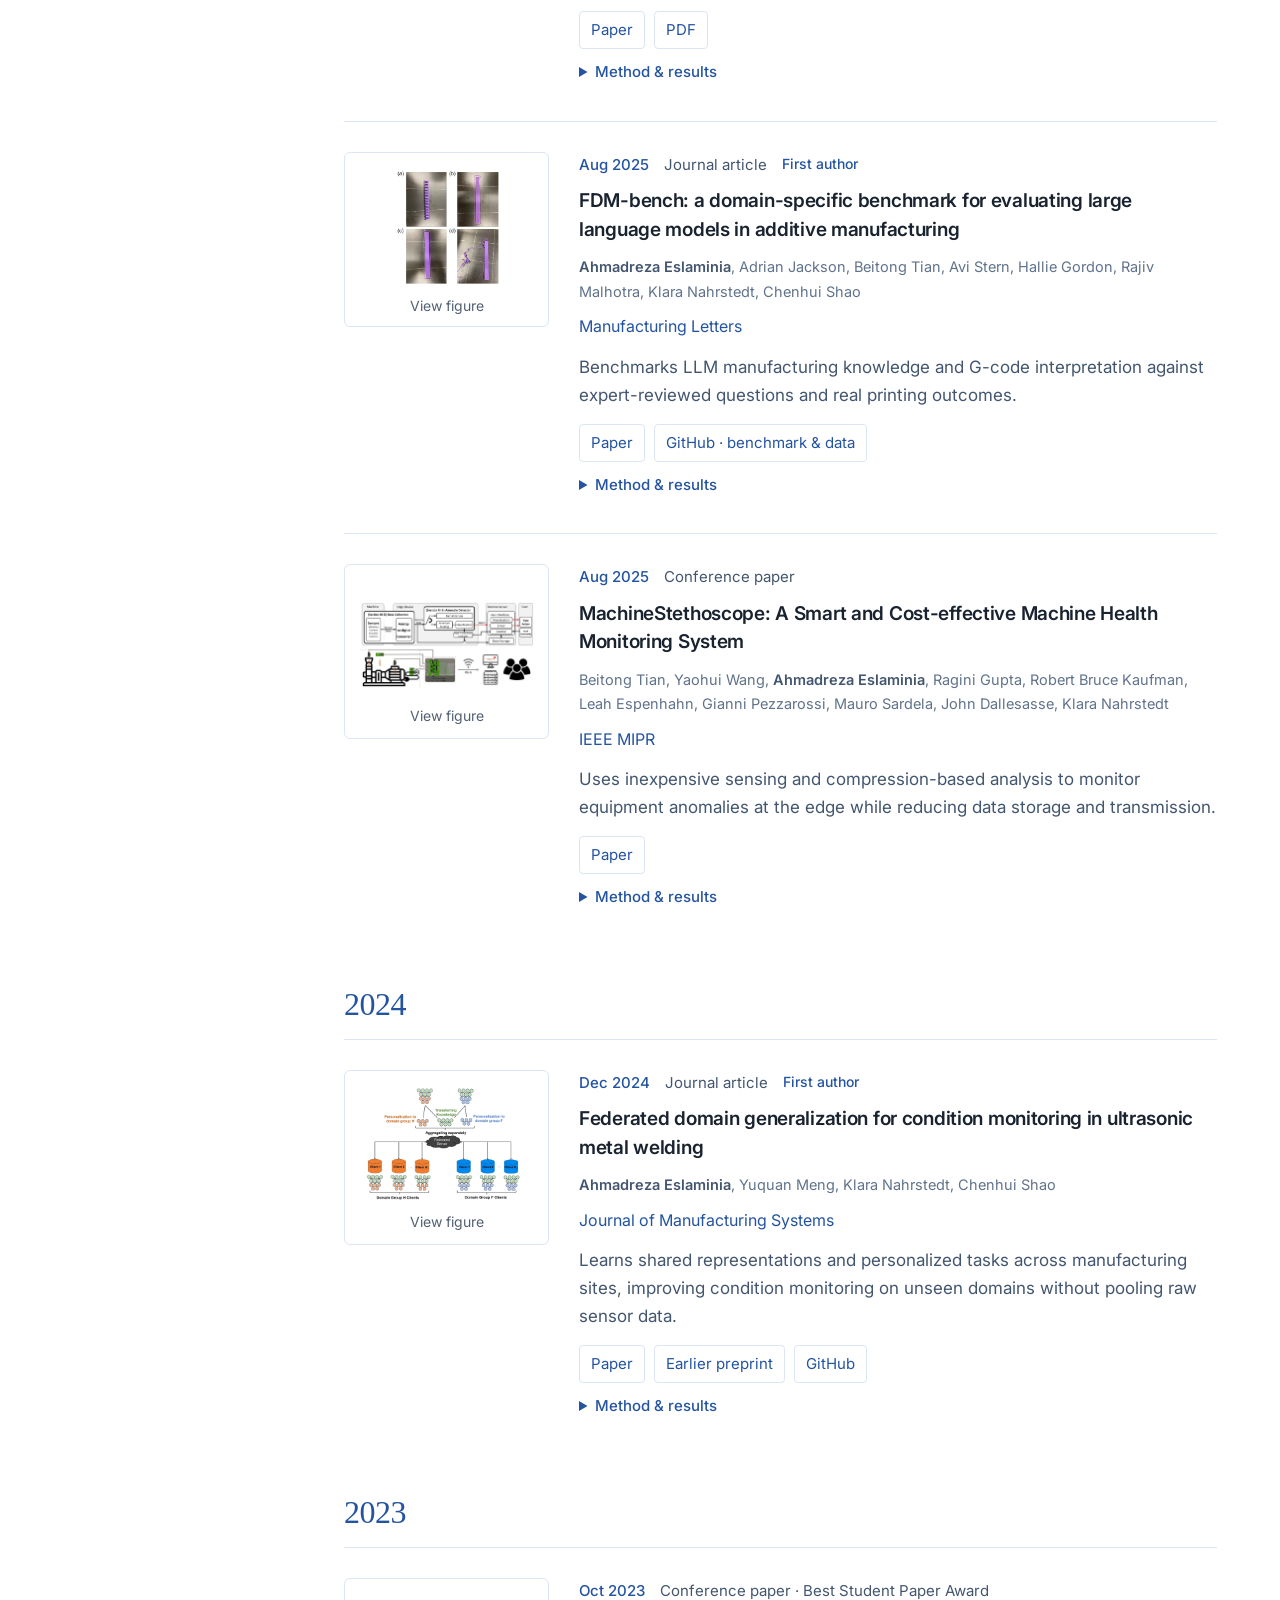
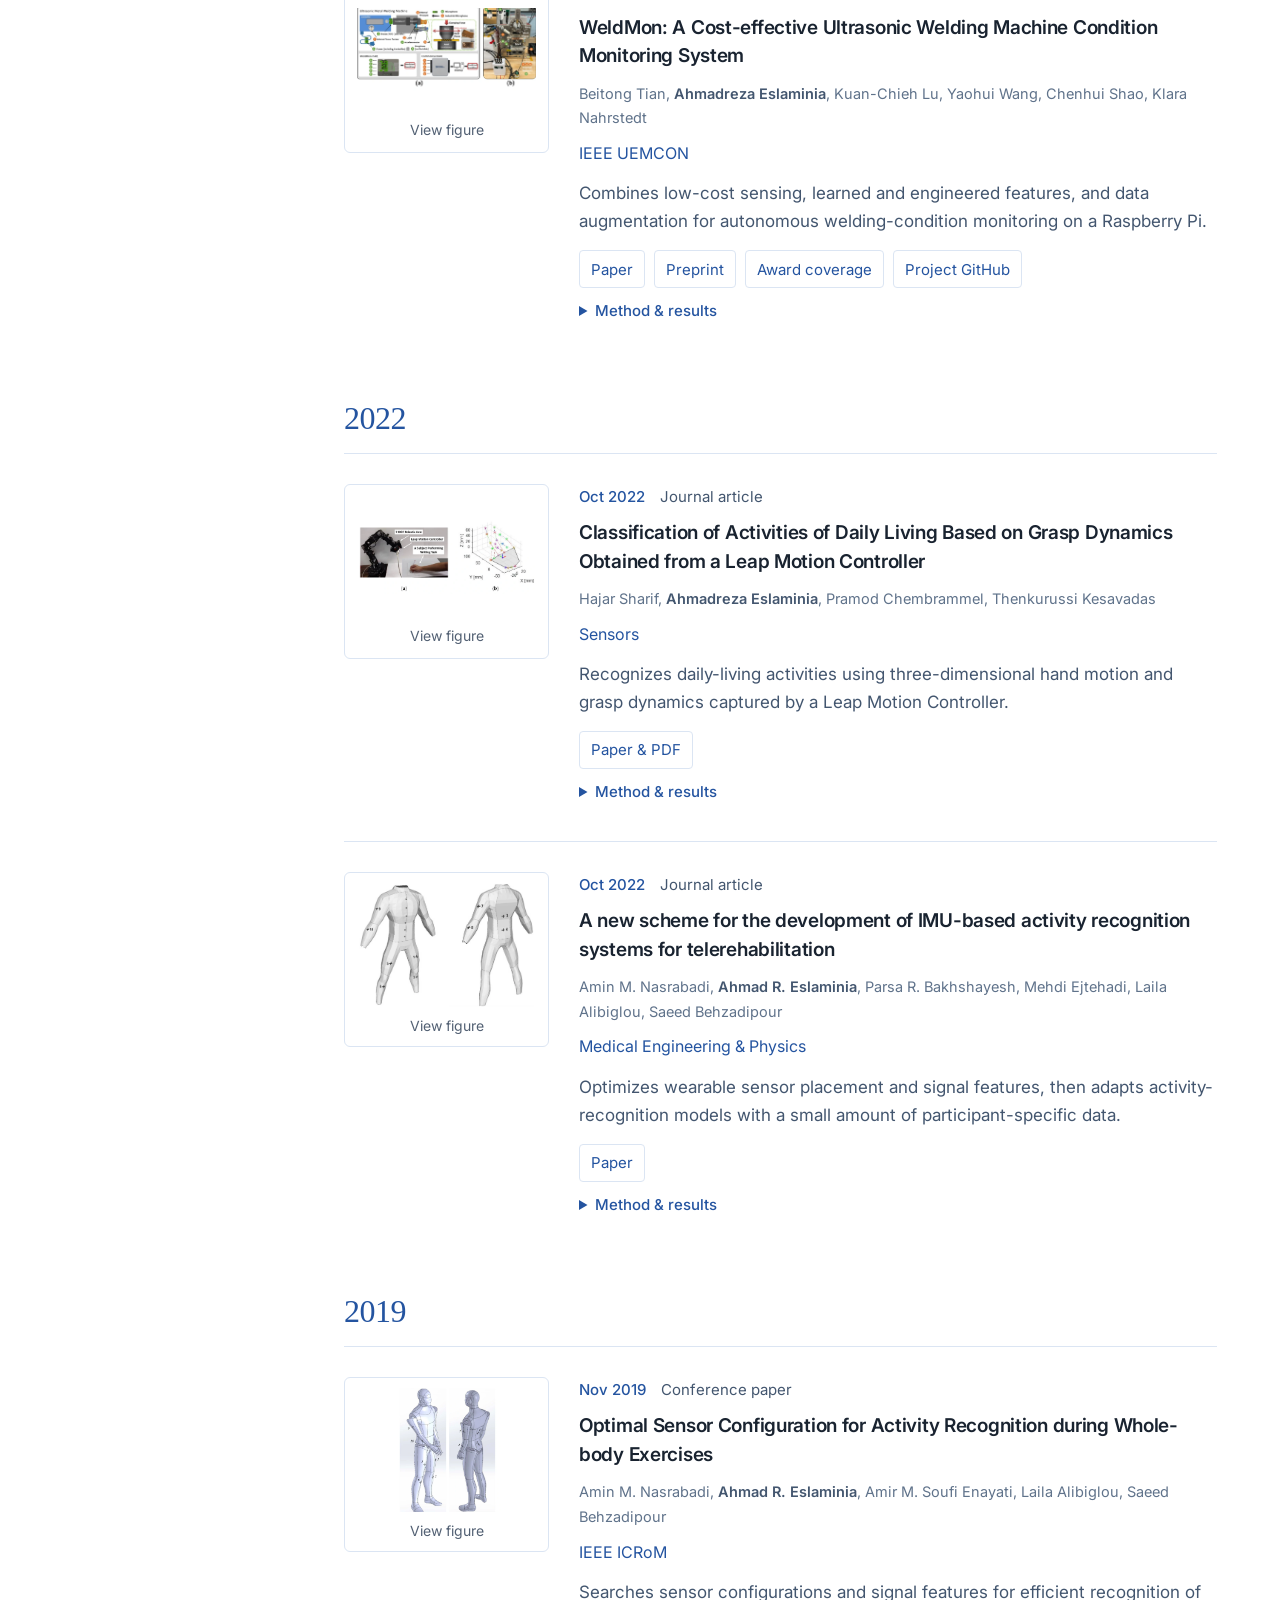
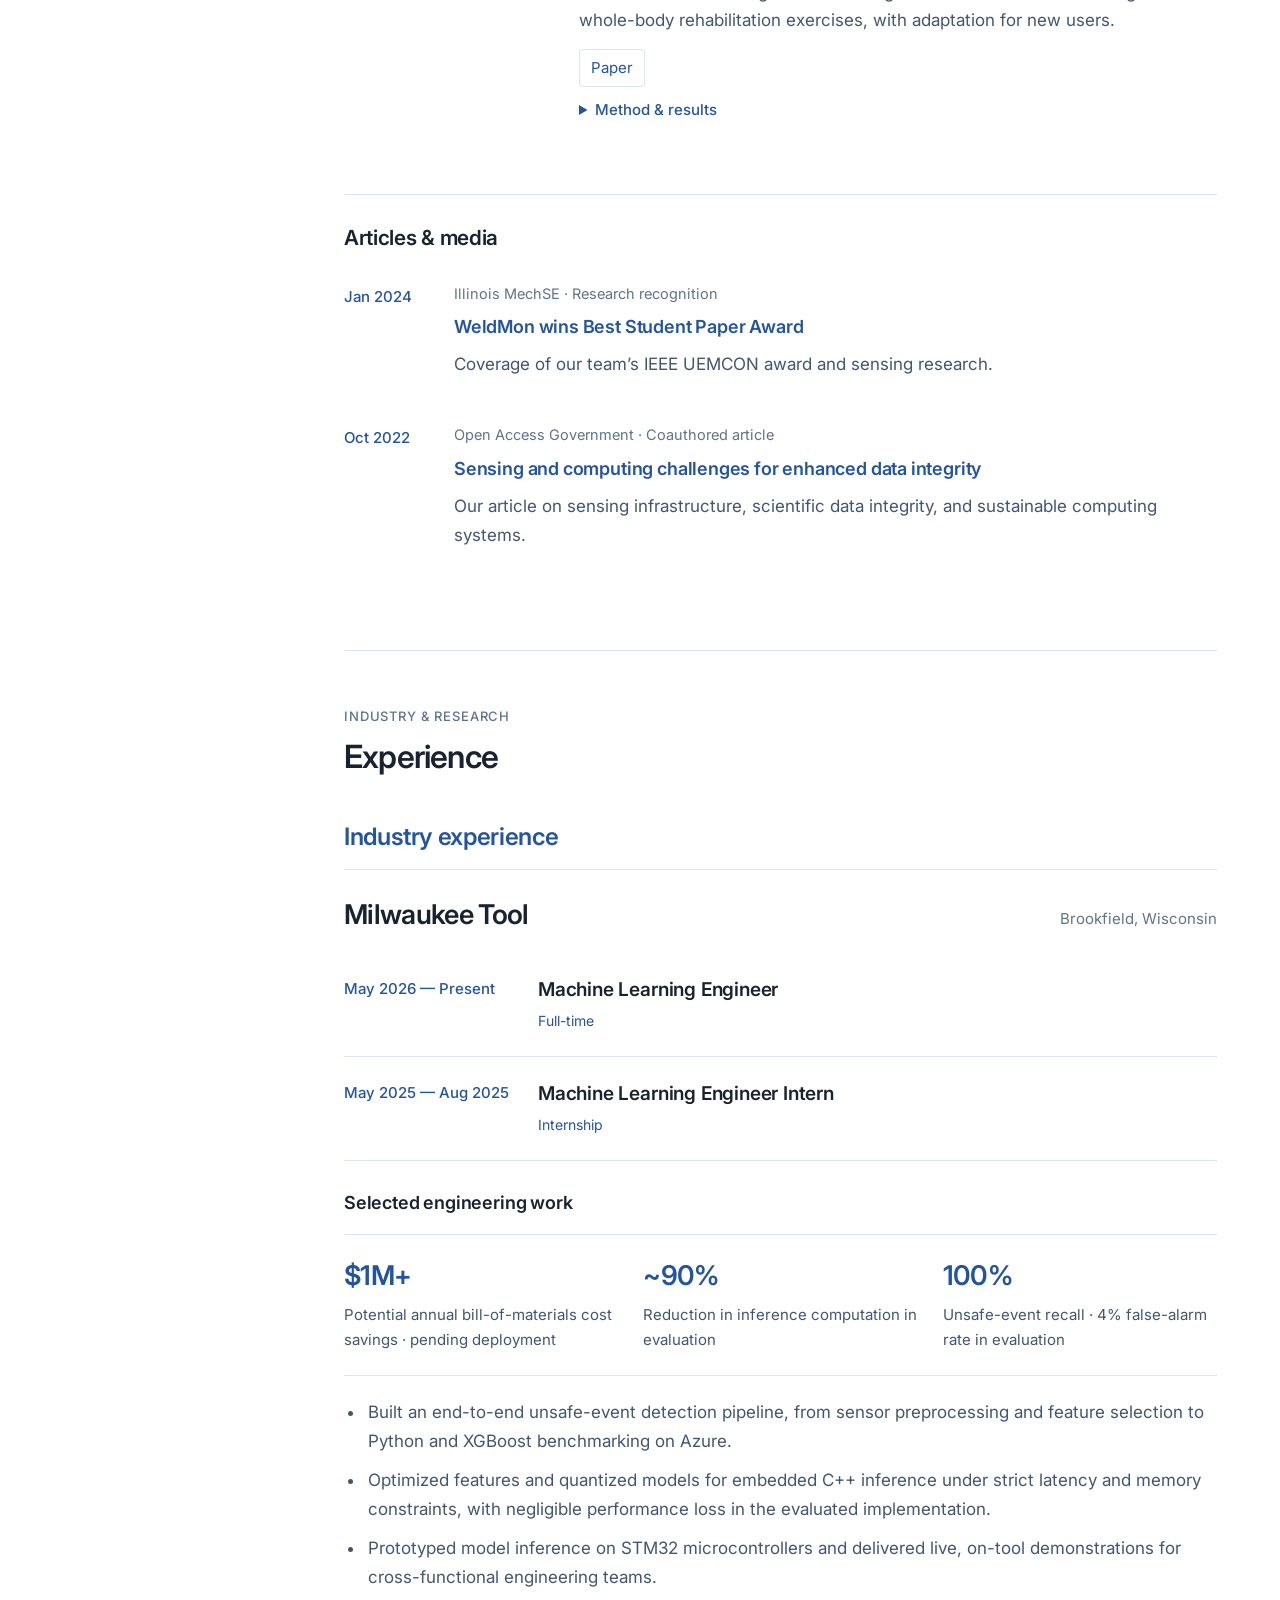
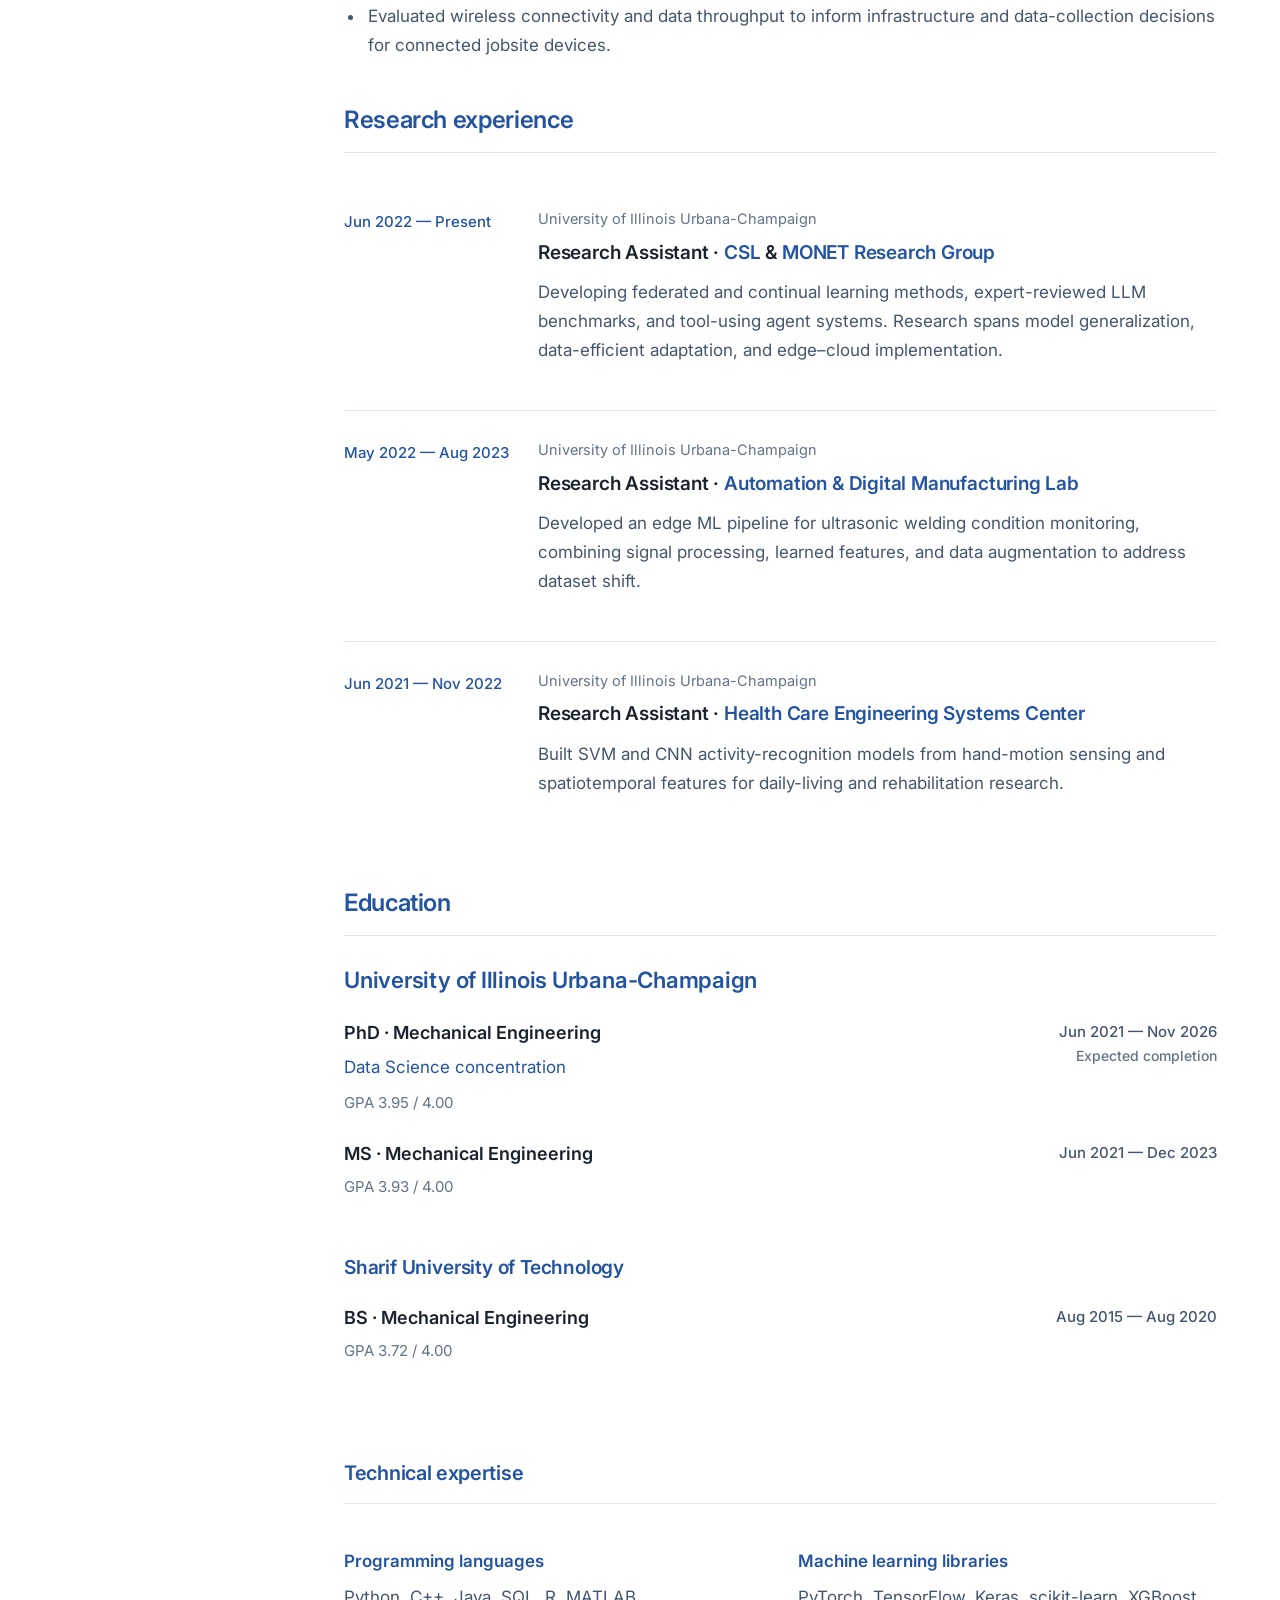
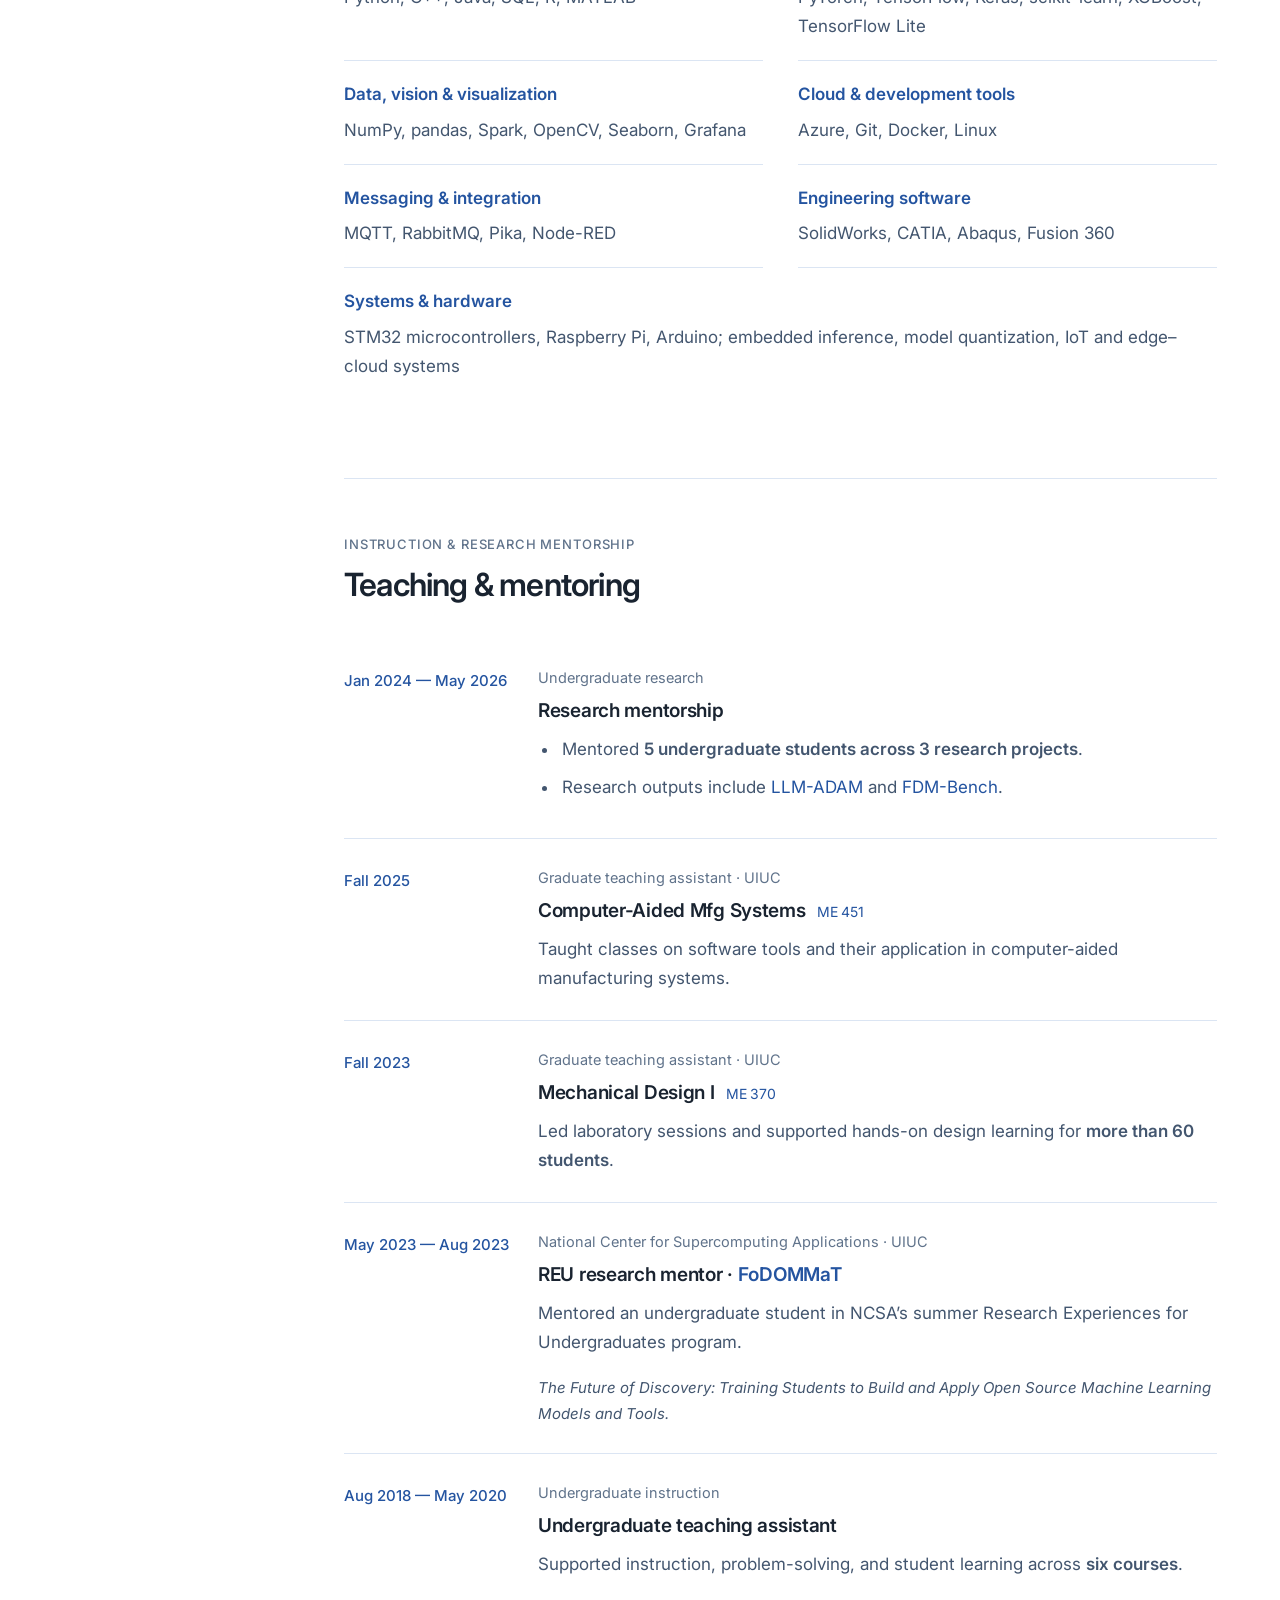
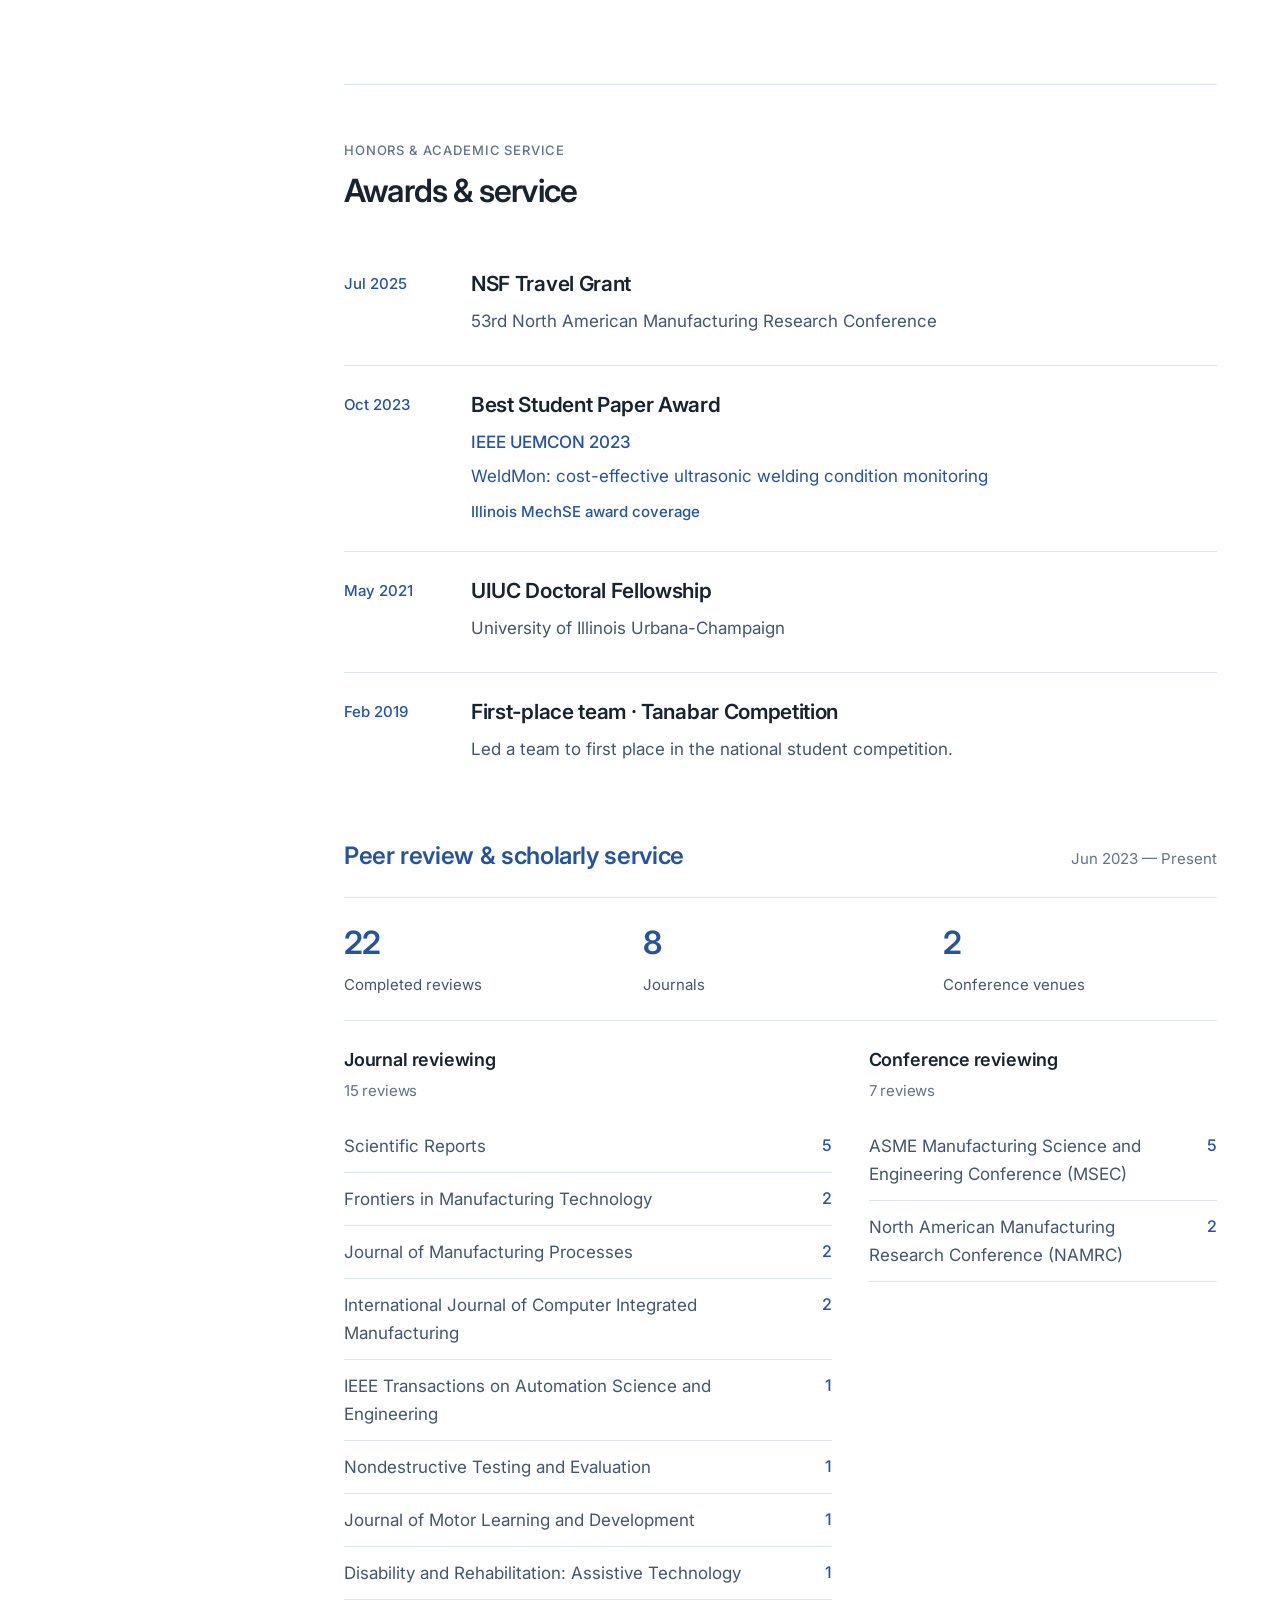
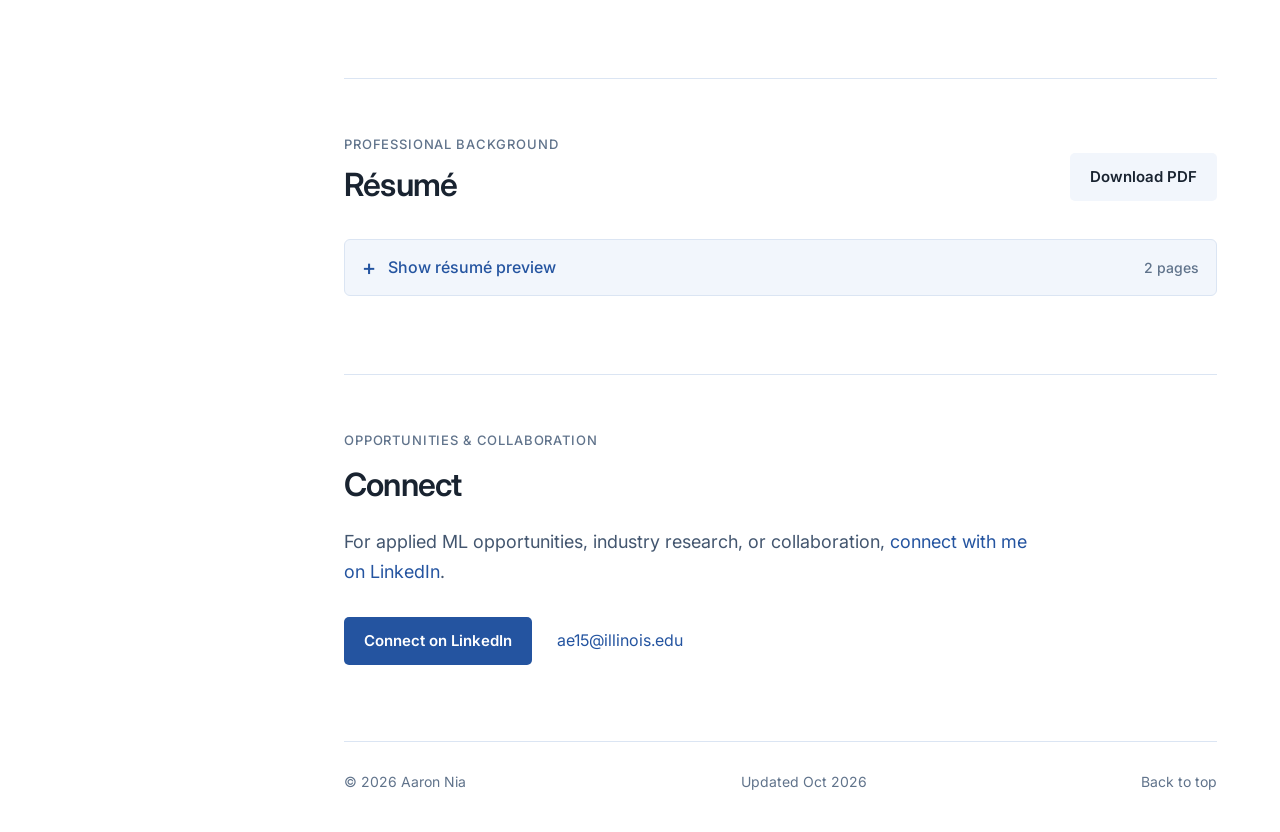
==== commit 0b5c1d97: "Improve name search metadata and set up search-engine discovery" ====
--- a/index.html
+++ b/index.html
@@ -4,22 +4,29 @@
   <meta charset="utf-8">
   <meta name="viewport" content="width=device-width, initial-scale=1">
   <meta name="color-scheme" content="light dark">
-  <title>Aaron Nia | Machine Learning Engineer & Researcher</title>
-  <meta name="description" content="Aaron Nia (Ahmadreza Eslaminia), machine learning engineer at Milwaukee Tool and UIUC PhD candidate. LLM agents, model evaluation, continual and federated learning, and efficient deployment.">
+  <title>Aaron Nia (Ahmadreza Nia) | Machine Learning Engineer</title>
+  <meta name="description" content="Aaron Nia (Ahmadreza Nia), machine learning engineer at Milwaukee Tool and UIUC PhD researcher. Explore publications, ML projects, and industry experience.">
+  <meta name="author" content="Ahmadreza (Aaron) Nia">
+  <meta name="robots" content="index, follow, max-image-preview:large">
+  <meta name="google-site-verification" content="PKMocvmTGIbZwj_y5T9e4LR53JcuQeKuYhCx6-KR4_Q">
   <link rel="canonical" href="https://ahmadrezania.github.io/">
   <meta property="og:type" content="website">
-  <meta property="og:title" content="Aaron Nia | Machine Learning Engineer & Researcher">
-  <meta property="og:description" content="Machine learning, from research to deployment. Research, publications, industry experience, and academic service.">
+  <meta property="og:title" content="Aaron Nia (Ahmadreza Nia) | Machine Learning Engineer">
+  <meta property="og:site_name" content="Aaron Nia">
+  <meta property="og:description" content="Aaron Nia (Ahmadreza Nia), machine learning engineer at Milwaukee Tool and UIUC PhD researcher. Explore publications, ML projects, and industry experience.">
   <meta property="og:url" content="https://ahmadrezania.github.io/">
   <meta property="og:image" content="https://ahmadrezania.github.io/assets/aaron-nia.jpeg">
   <meta property="og:image:alt" content="Aaron Nia">
   <meta name="twitter:card" content="summary">
+  <meta name="twitter:title" content="Aaron Nia (Ahmadreza Nia) | Machine Learning Engineer">
+  <meta name="twitter:description" content="Aaron Nia (Ahmadreza Nia), machine learning engineer at Milwaukee Tool and UIUC PhD researcher. Explore publications, ML projects, and industry experience.">
+  <meta name="twitter:image:alt" content="Aaron Nia">
   <meta name="twitter:image" content="https://ahmadrezania.github.io/assets/aaron-nia.jpeg">
   <link rel="icon" href="assets/favicon.svg" type="image/svg+xml">
   <script>try{document.documentElement.dataset.theme=localStorage.getItem('aaron-theme')||(matchMedia('(prefers-color-scheme: dark)').matches?'dark':'light')}catch(e){}</script>
   <link rel="stylesheet" href="styles.css?v=a331ee0c45cd">
   <script src="script.js?v=d7c31210e177" defer></script>
-  <script type="application/ld+json">{"@context":"https://schema.org","@type":"Person","name":"Aaron Nia","alternateName":["Ahmadreza Nia","Ahmadreza Eslaminia","Ahmad R. Eslaminia"],"url":"https://ahmadrezania.github.io/","jobTitle":"Machine Learning Engineer","worksFor":{"@type":"Organization","name":"Milwaukee Tool"},"alumniOf":[{"@type":"CollegeOrUniversity","name":"University of Illinois Urbana-Champaign"},{"@type":"CollegeOrUniversity","name":"Sharif University of Technology"}],"sameAs":["https://github.com/AhmadrezaNia","https://scholar.google.com/citations?user=Gnpq2JgAAAAJ&hl=en","https://www.linkedin.com/in/ar-nia/","https://orcid.org/0000-0002-9538-3328"]}</script>
+  <script type="application/ld+json">{"@context":"https://schema.org","@graph":[{"@type":"WebSite","@id":"https://ahmadrezania.github.io/#website","url":"https://ahmadrezania.github.io/","name":"Aaron Nia","alternateName":"Ahmadreza Nia","publisher":{"@id":"https://ahmadrezania.github.io/#person"},"inLanguage":"en"},{"@type":"ProfilePage","@id":"https://ahmadrezania.github.io/#webpage","url":"https://ahmadrezania.github.io/","name":"Aaron Nia (Ahmadreza Nia) | Machine Learning Engineer","description":"Aaron Nia (Ahmadreza Nia), machine learning engineer at Milwaukee Tool and UIUC PhD researcher. Explore publications, ML projects, and industry experience.","isPartOf":{"@id":"https://ahmadrezania.github.io/#website"},"mainEntity":{"@id":"https://ahmadrezania.github.io/#person"},"dateModified":"2026-10-04","inLanguage":"en"},{"@type":"Person","name":"Aaron Nia","alternateName":["Ahmadreza Nia","Ahmadreza (Aaron) Nia","Ahmadreza Eslaminia","Ahmad R. Eslaminia"],"url":"https://ahmadrezania.github.io/","jobTitle":"Machine Learning Engineer","worksFor":{"@type":"Organization","name":"Milwaukee Tool"},"alumniOf":[{"@type":"CollegeOrUniversity","name":"University of Illinois Urbana-Champaign"},{"@type":"CollegeOrUniversity","name":"Sharif University of Technology"}],"sameAs":["https://github.com/AhmadrezaNia","https://scholar.google.com/citations?user=Gnpq2JgAAAAJ&hl=en","https://www.linkedin.com/in/ar-nia/","https://orcid.org/0000-0002-9538-3328"],"@id":"https://ahmadrezania.github.io/#person","image":"https://ahmadrezania.github.io/assets/aaron-nia.jpeg","mainEntityOfPage":{"@id":"https://ahmadrezania.github.io/#webpage"},"knowsAbout":["Machine learning","Continual learning","Federated learning","LLM evaluation","Embedded inference"]}]}</script>
 </head>
 <body>
 <a class="skip-link" href="#main">Skip to content</a>
@@ -55,7 +62,7 @@
       <button class="portrait-mobile" type="button" data-portrait="assets/aaron-nia.jpeg" aria-label="Enlarge portrait of Aaron Nia"><img src="assets/aaron-nia.jpeg" alt="Aaron Nia" width="400" height="400" fetchpriority="high"></button>
       <h1 id="intro-title">Hi, I’m Aaron.</h1>
       <p class="intro-lead">I build machine learning systems, from research to deployment.</p>
-      <p>I’m a <strong>Machine Learning Engineer at Milwaukee Tool</strong> and a final-year PhD candidate at the <strong>University of Illinois Urbana-Champaign</strong>. My work spans custom ML model development, continual and federated learning, LLM systems and evaluation, and efficient deployment.</p>
+      <p>I’m Ahmadreza (Aaron) Nia, a <strong>Machine Learning Engineer at Milwaukee Tool</strong> and a final-year PhD candidate at the <strong>University of Illinois Urbana-Champaign</strong>. My work spans custom ML model development, continual and federated learning, LLM systems and evaluation, and efficient deployment.</p>
       <p>I work across algorithm design, model evaluation, sensor and time-series data, and embedded inference, connecting research ideas with working systems.</p>
       <p class="advisors">I’m advised by <a href="https://siebelschool.illinois.edu/about/people/faculty/klara" target="_blank" rel="noopener noreferrer">Prof. Klara Nahrstedt</a> (Computer Science) and <a href="https://me.engin.umich.edu/people/faculty/chenhui-shao/" target="_blank" rel="noopener noreferrer">Prof. Chenhui Shao</a> (Mechanical Engineering).</p>
       <div class="profile-links mobile-profile-links">
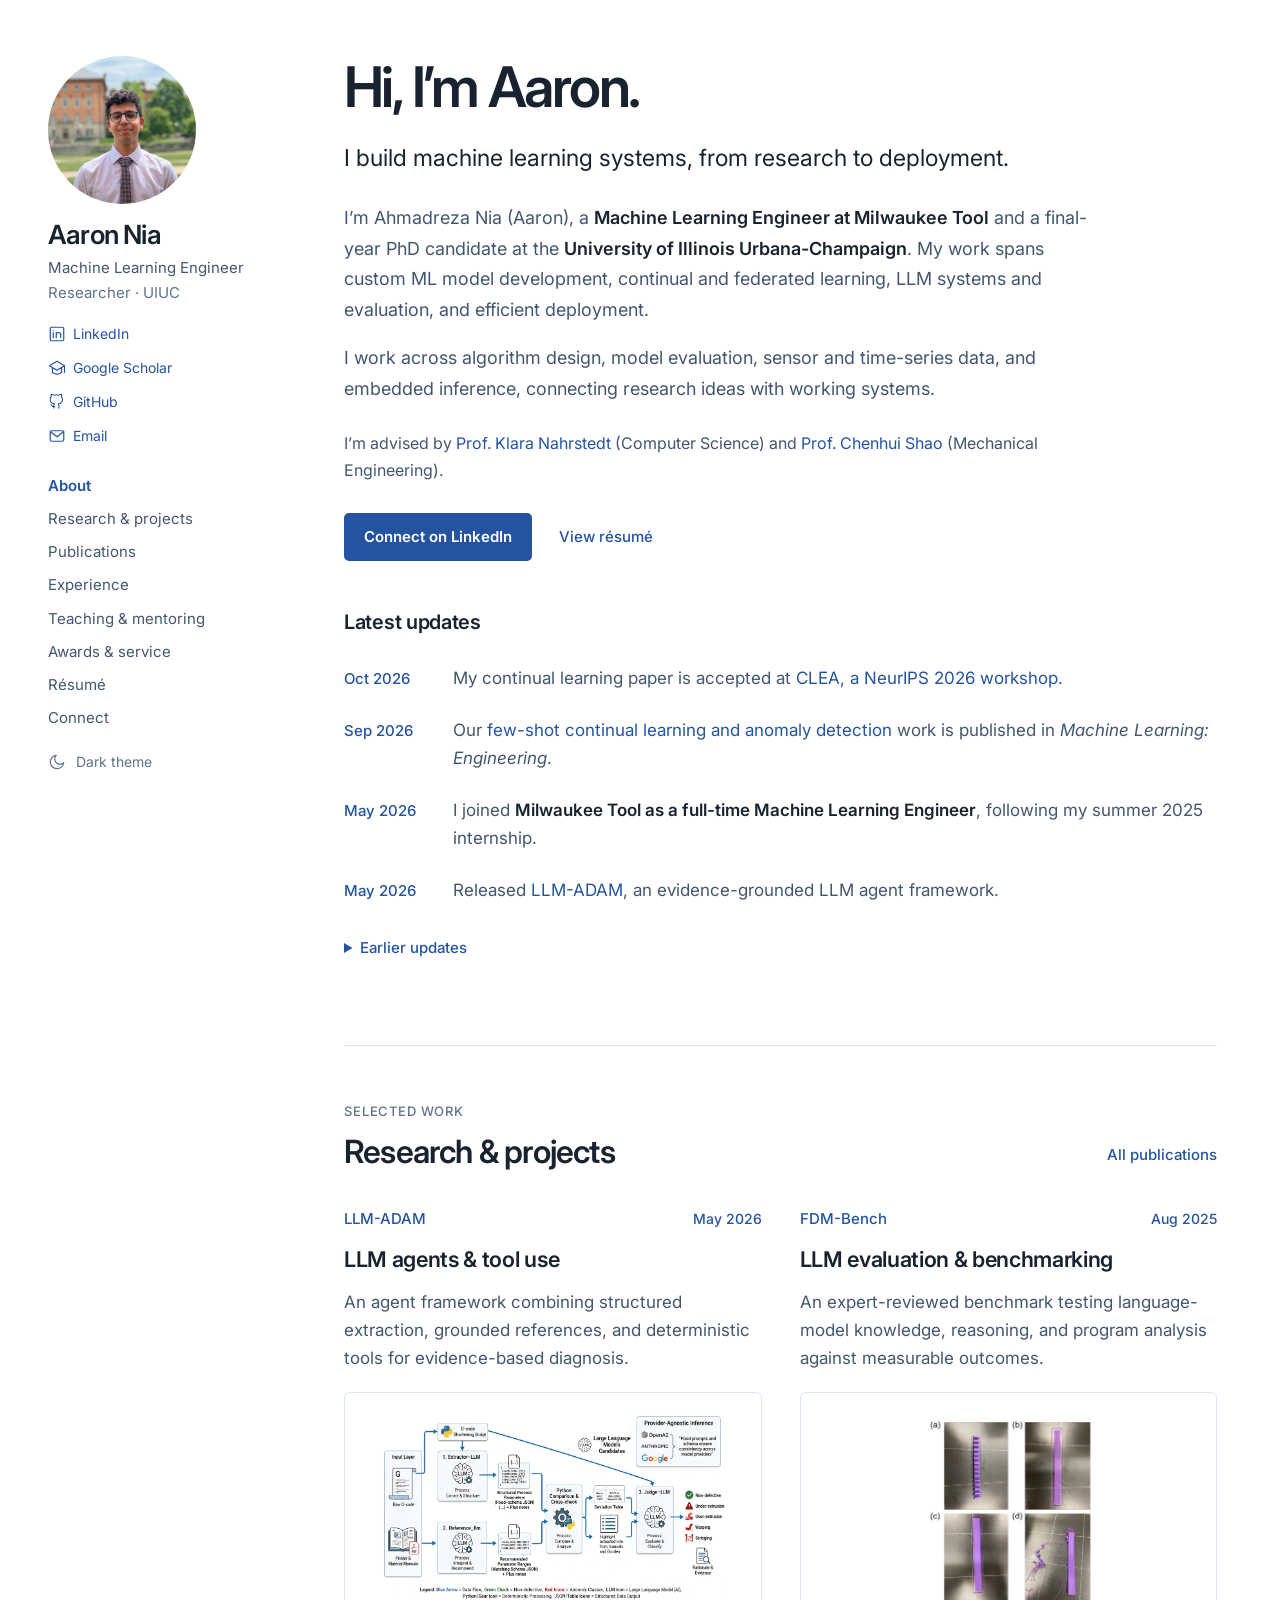
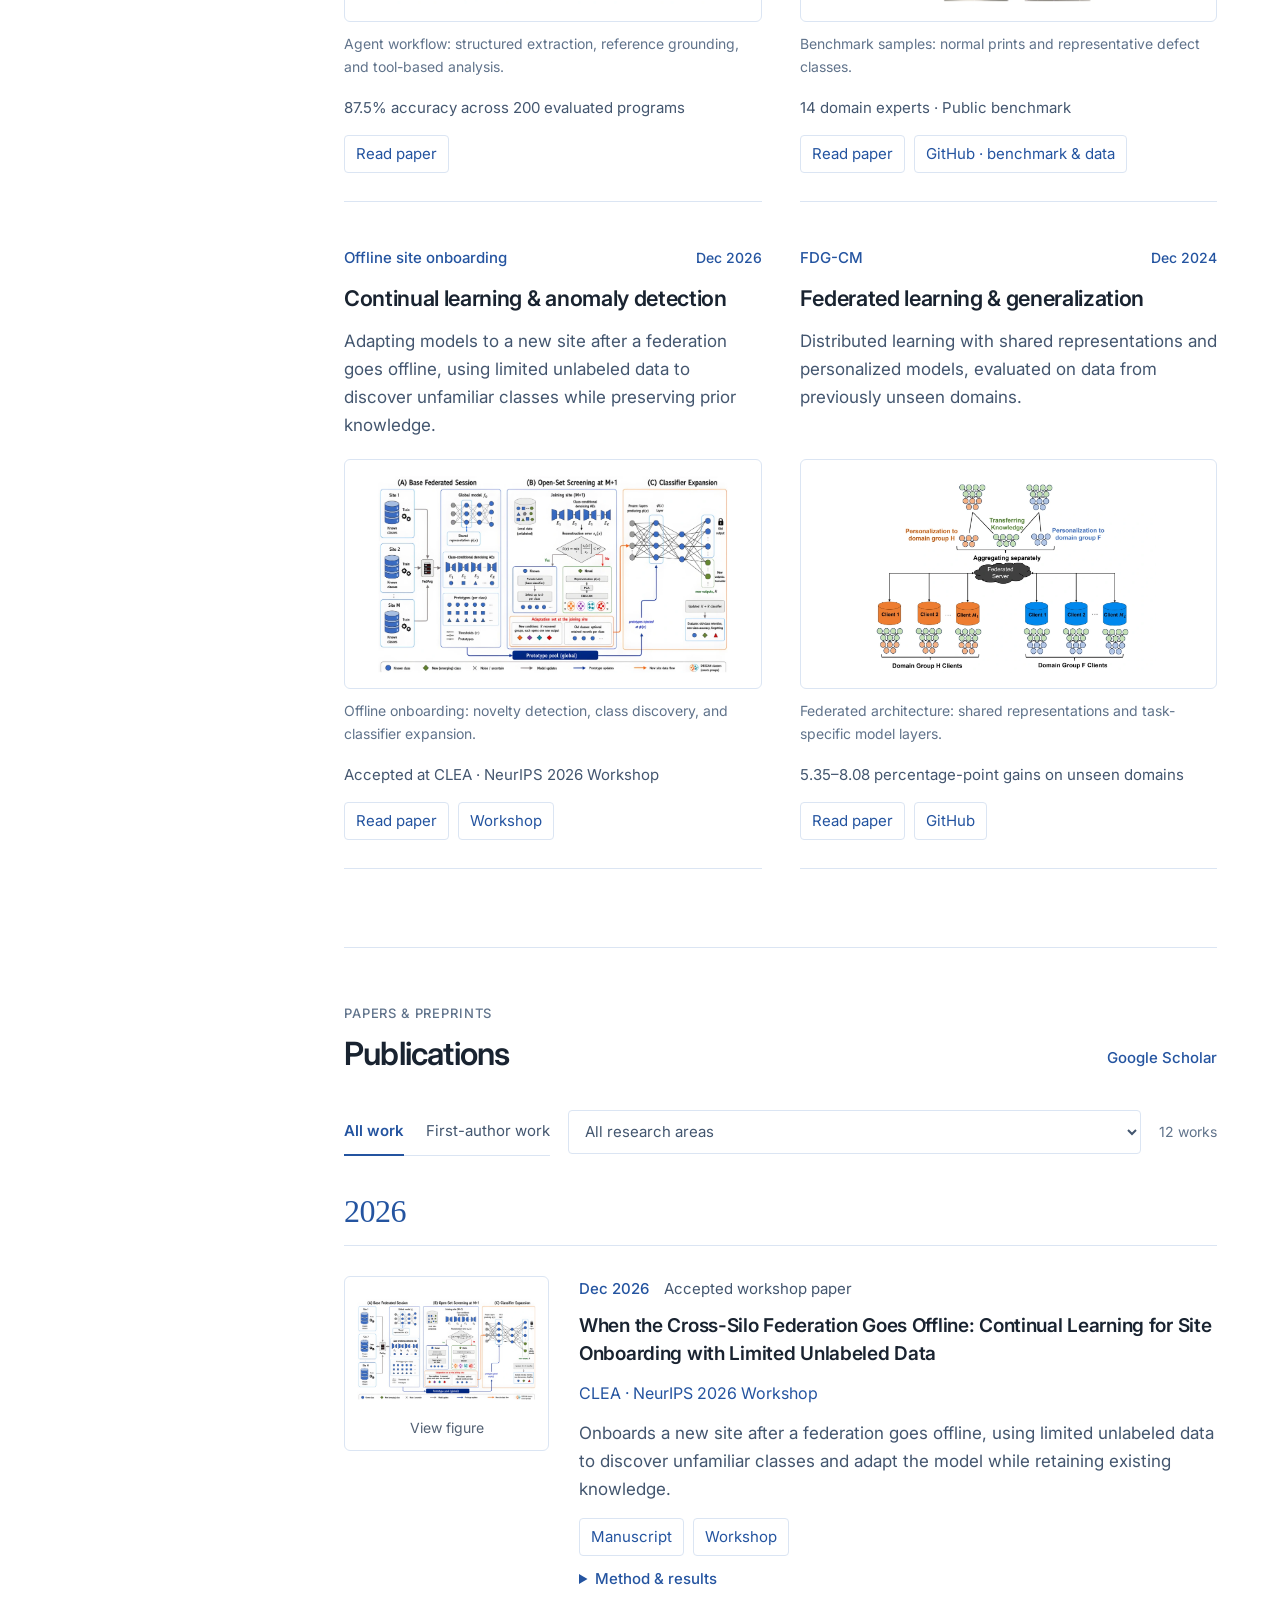
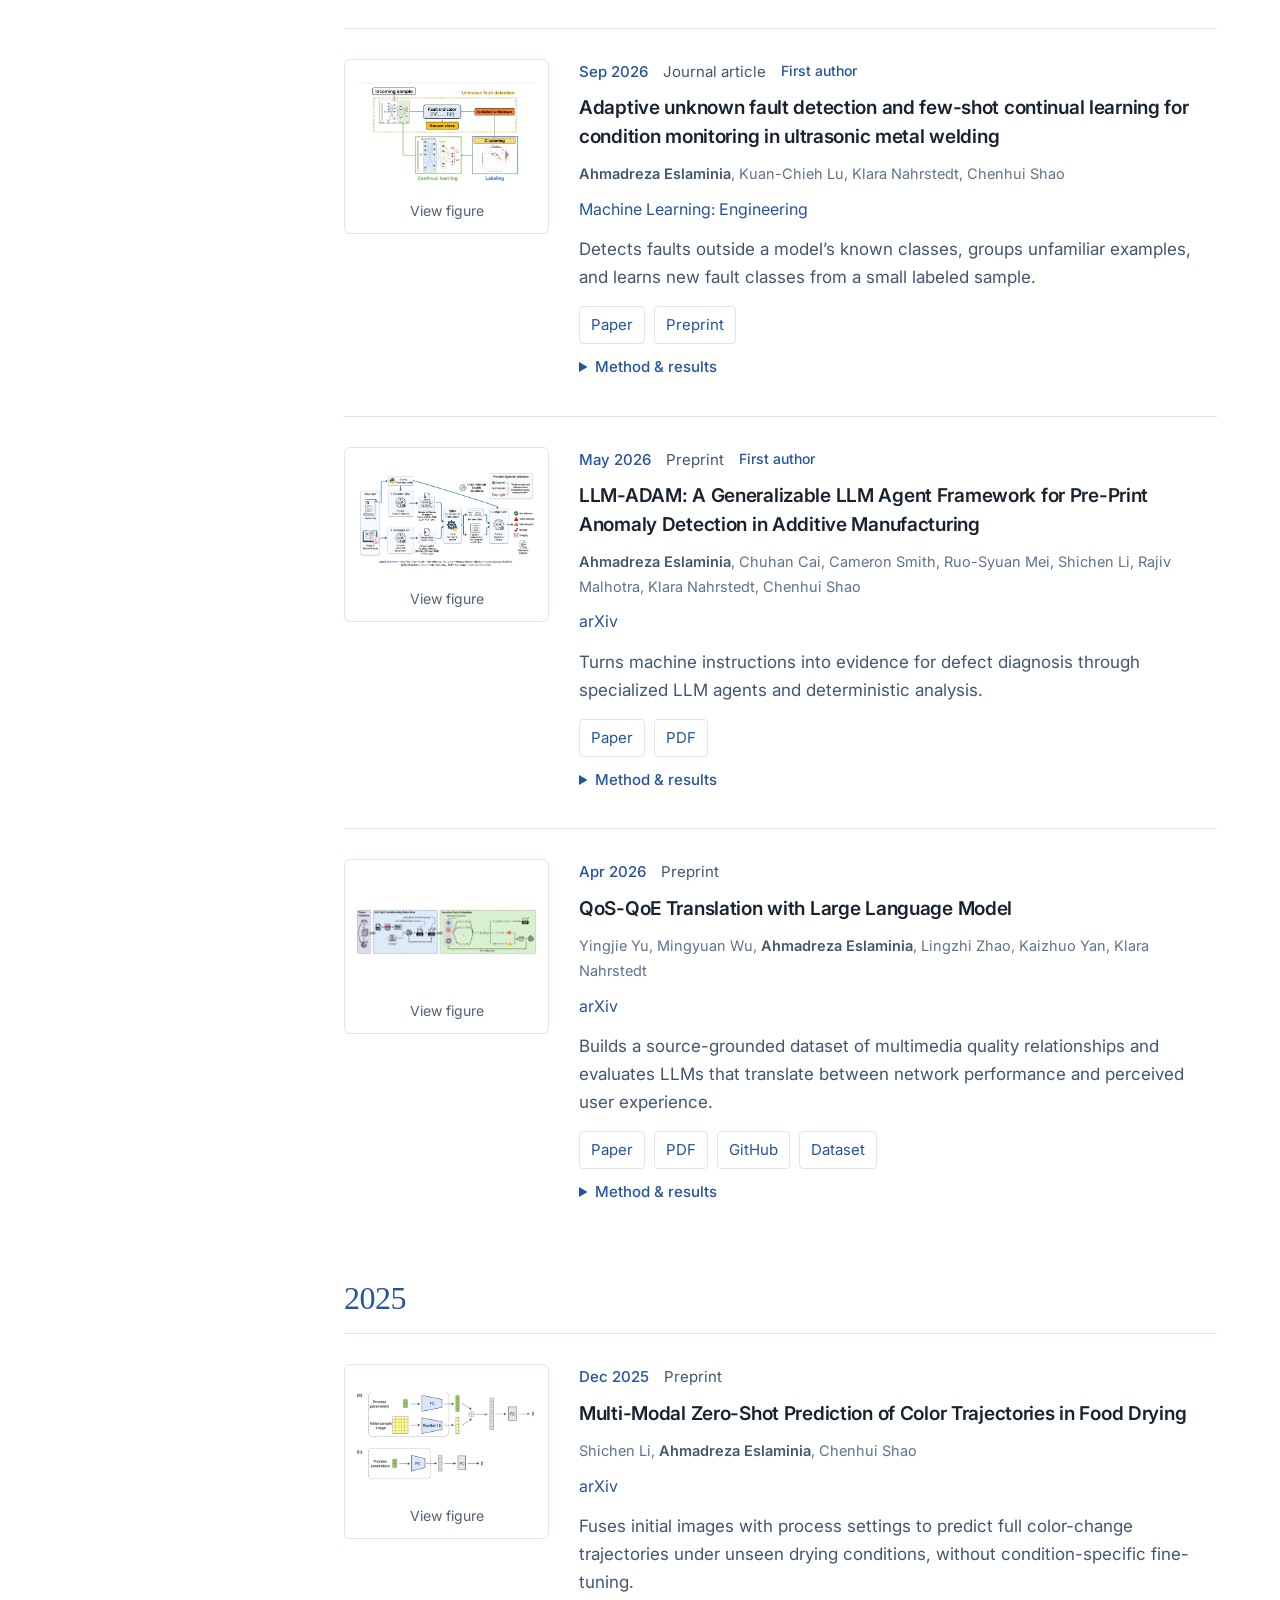
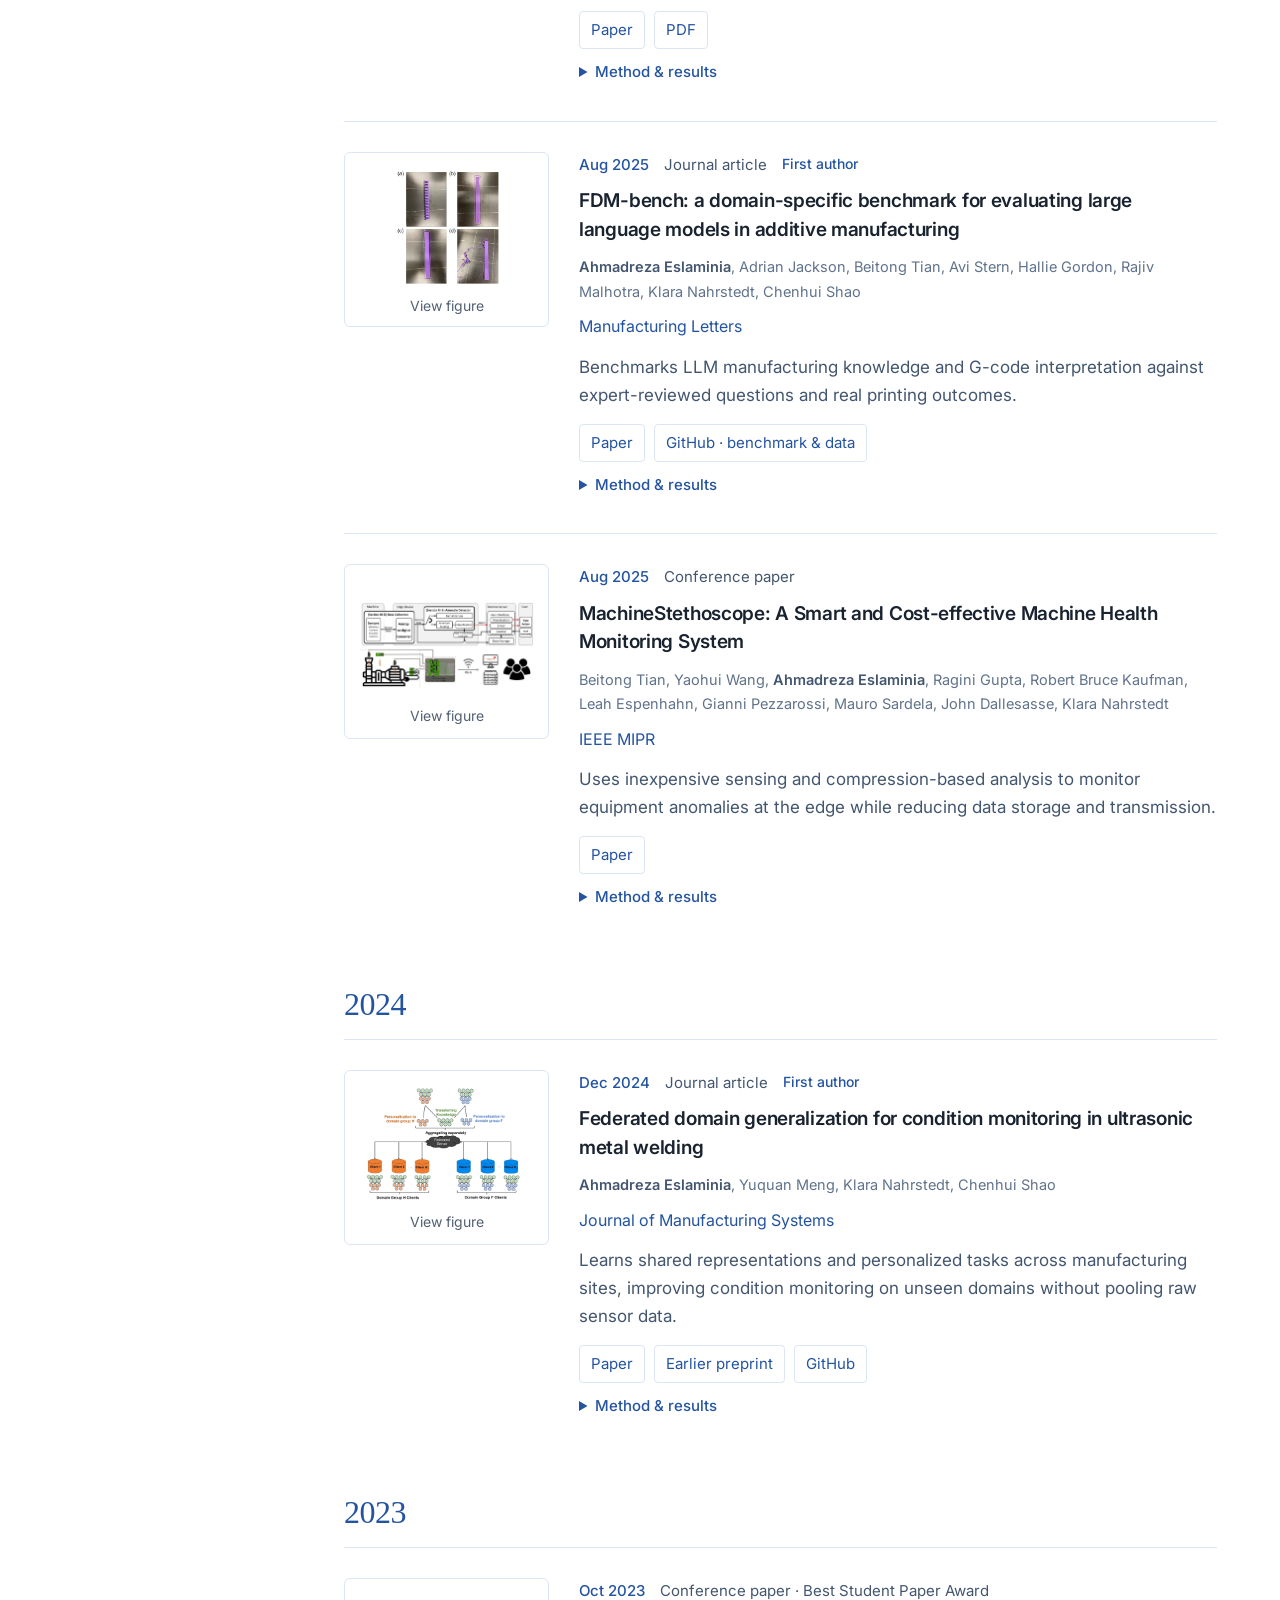
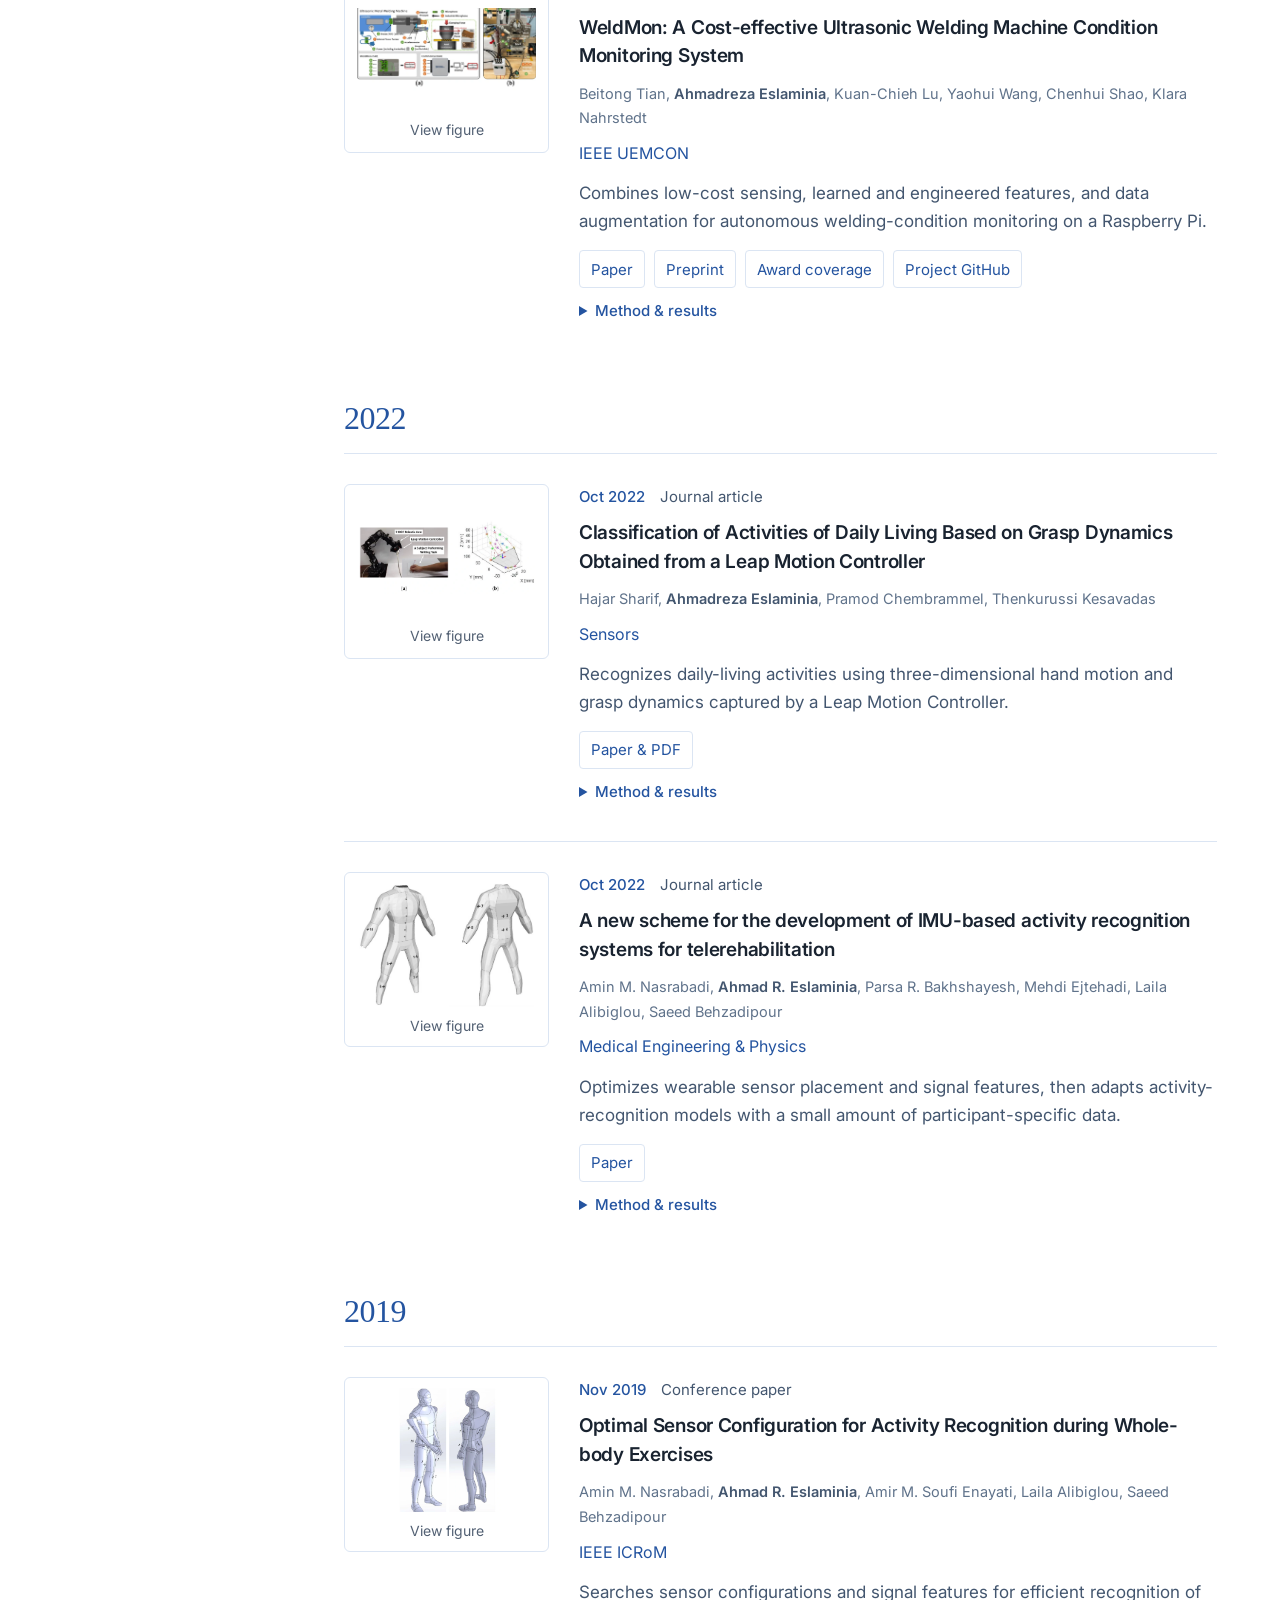
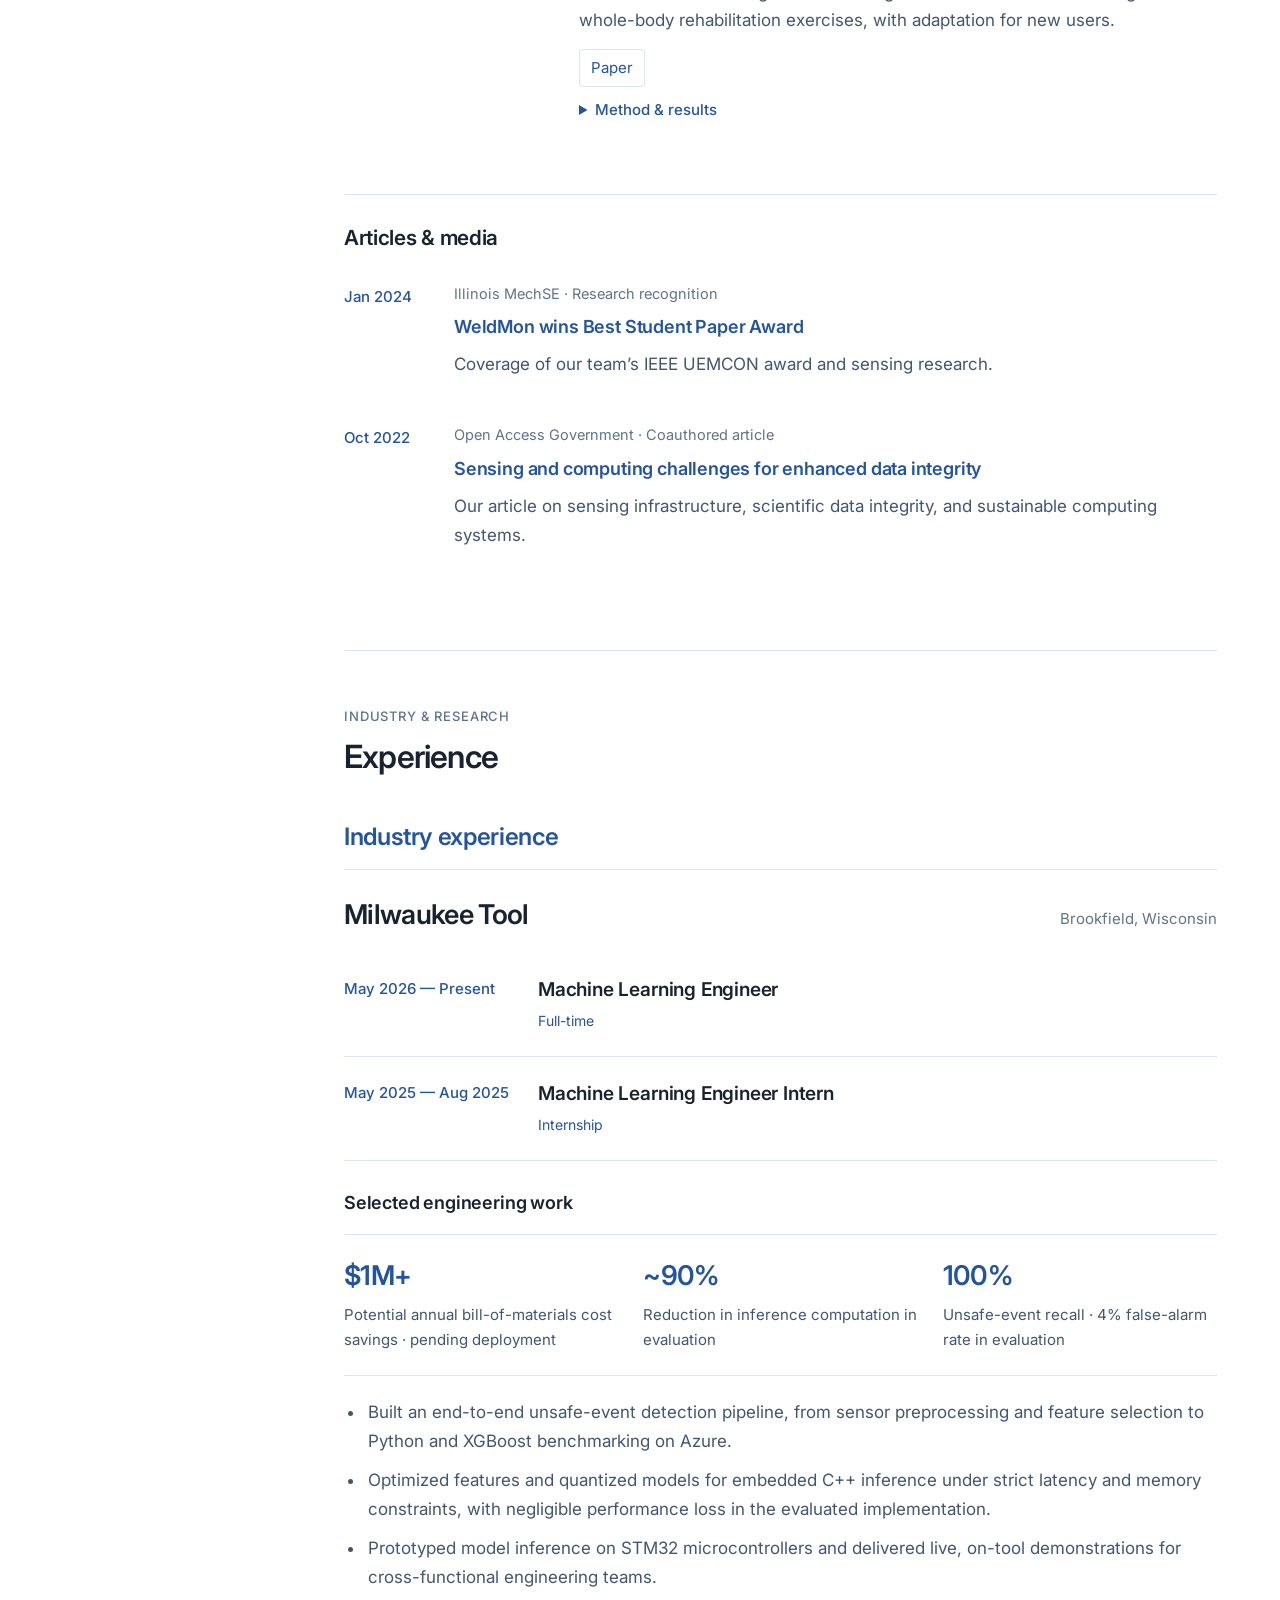
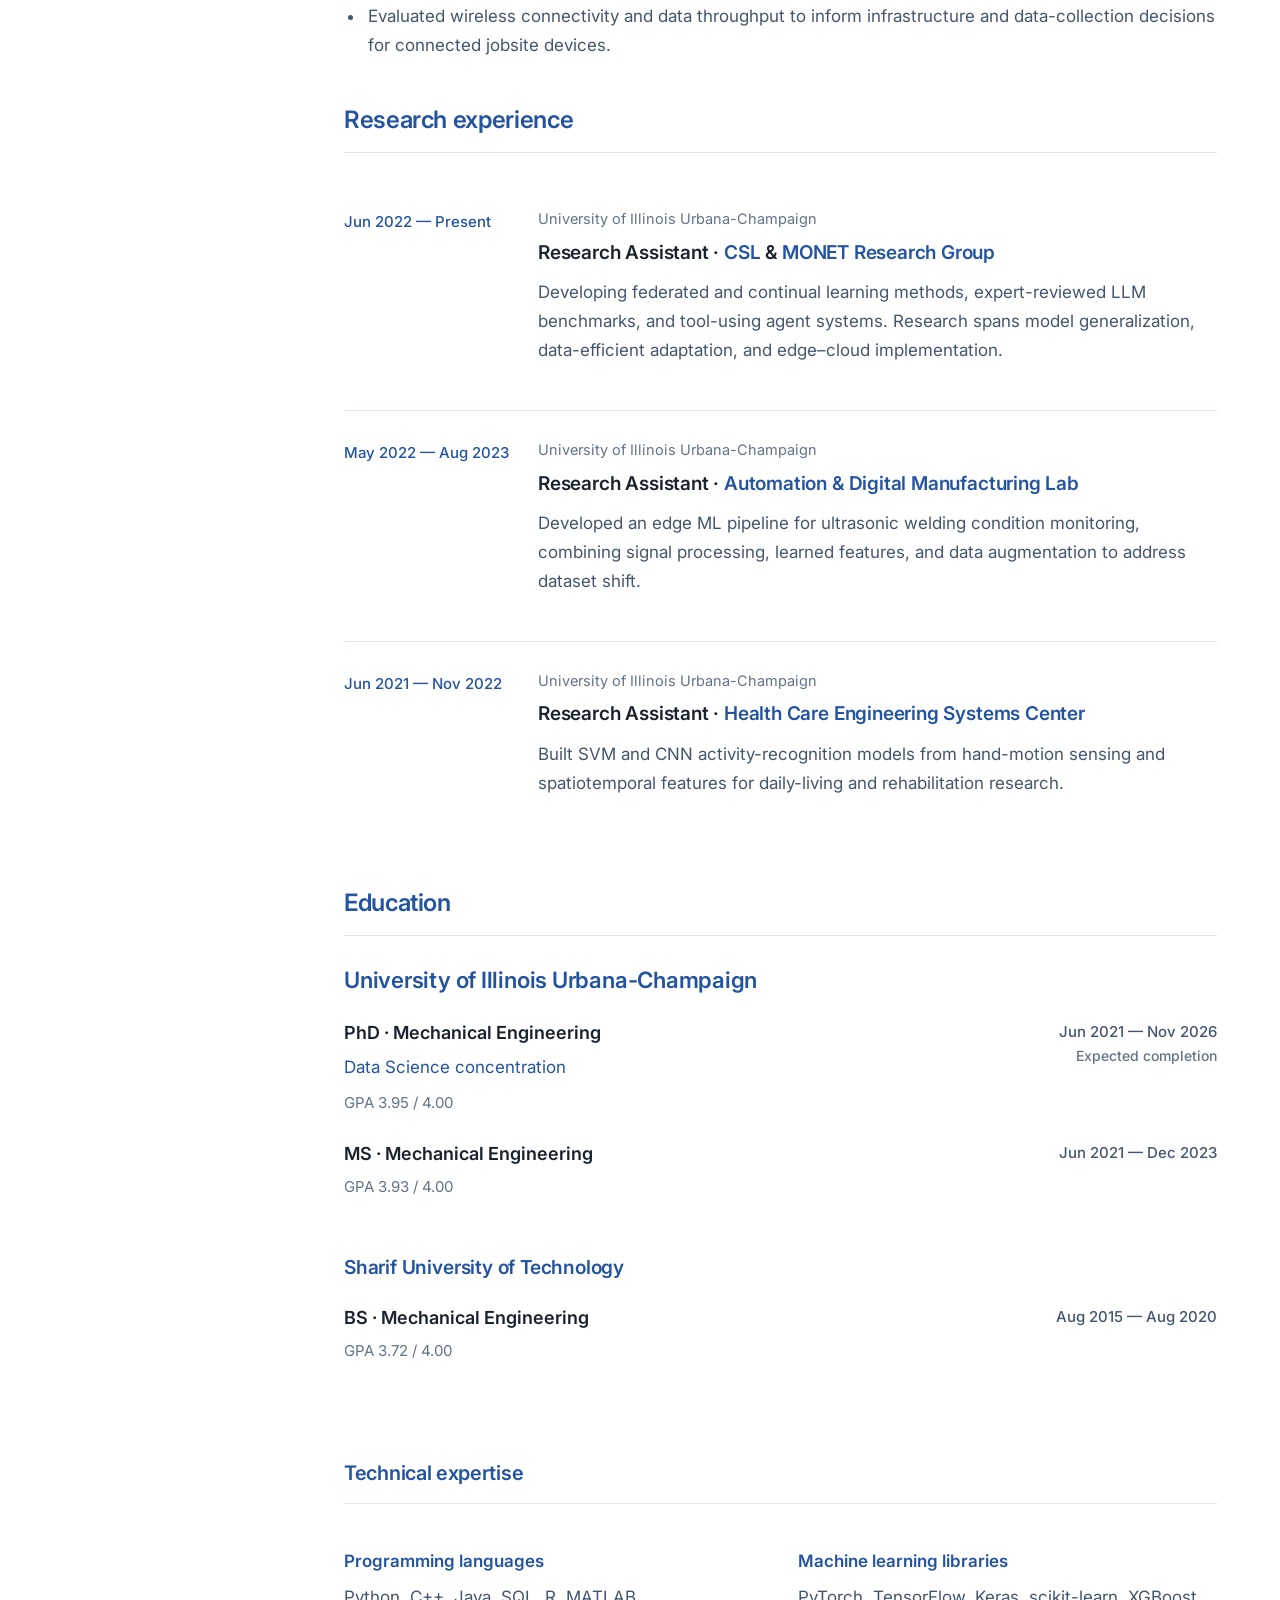
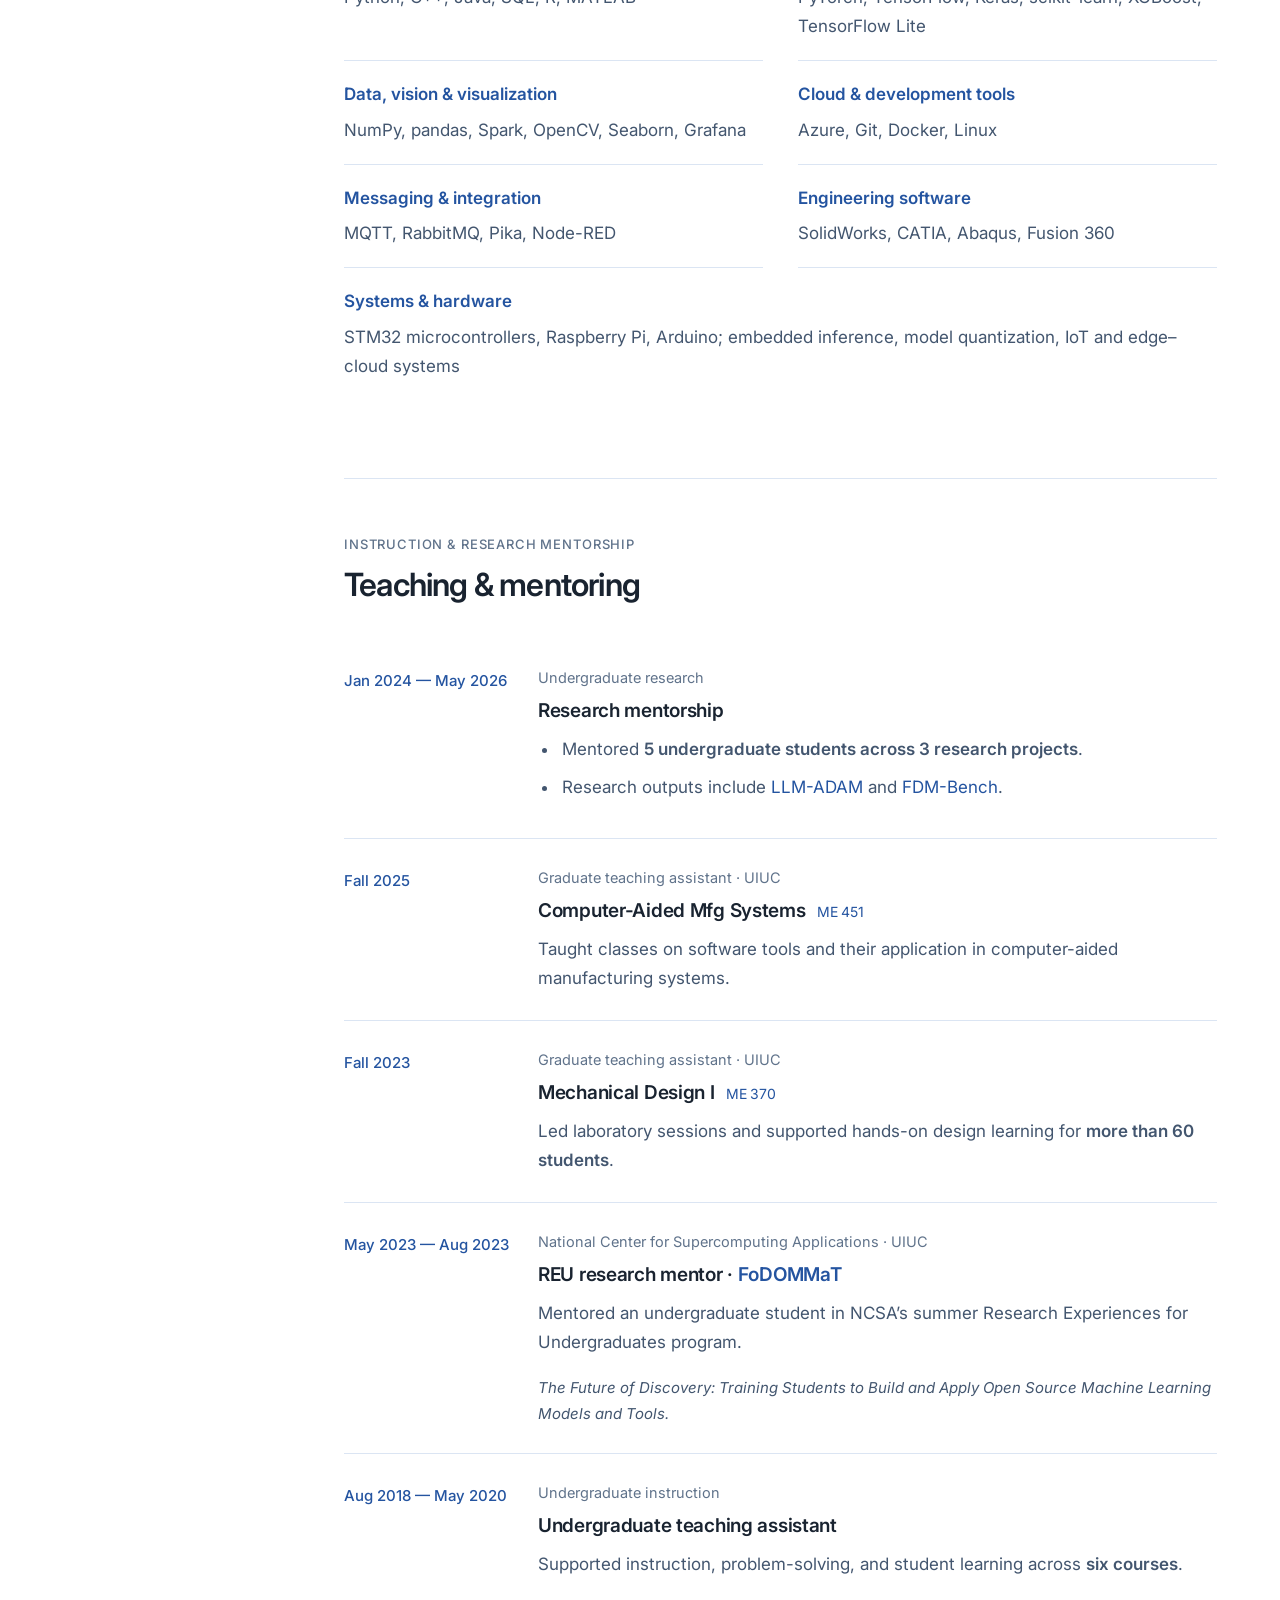
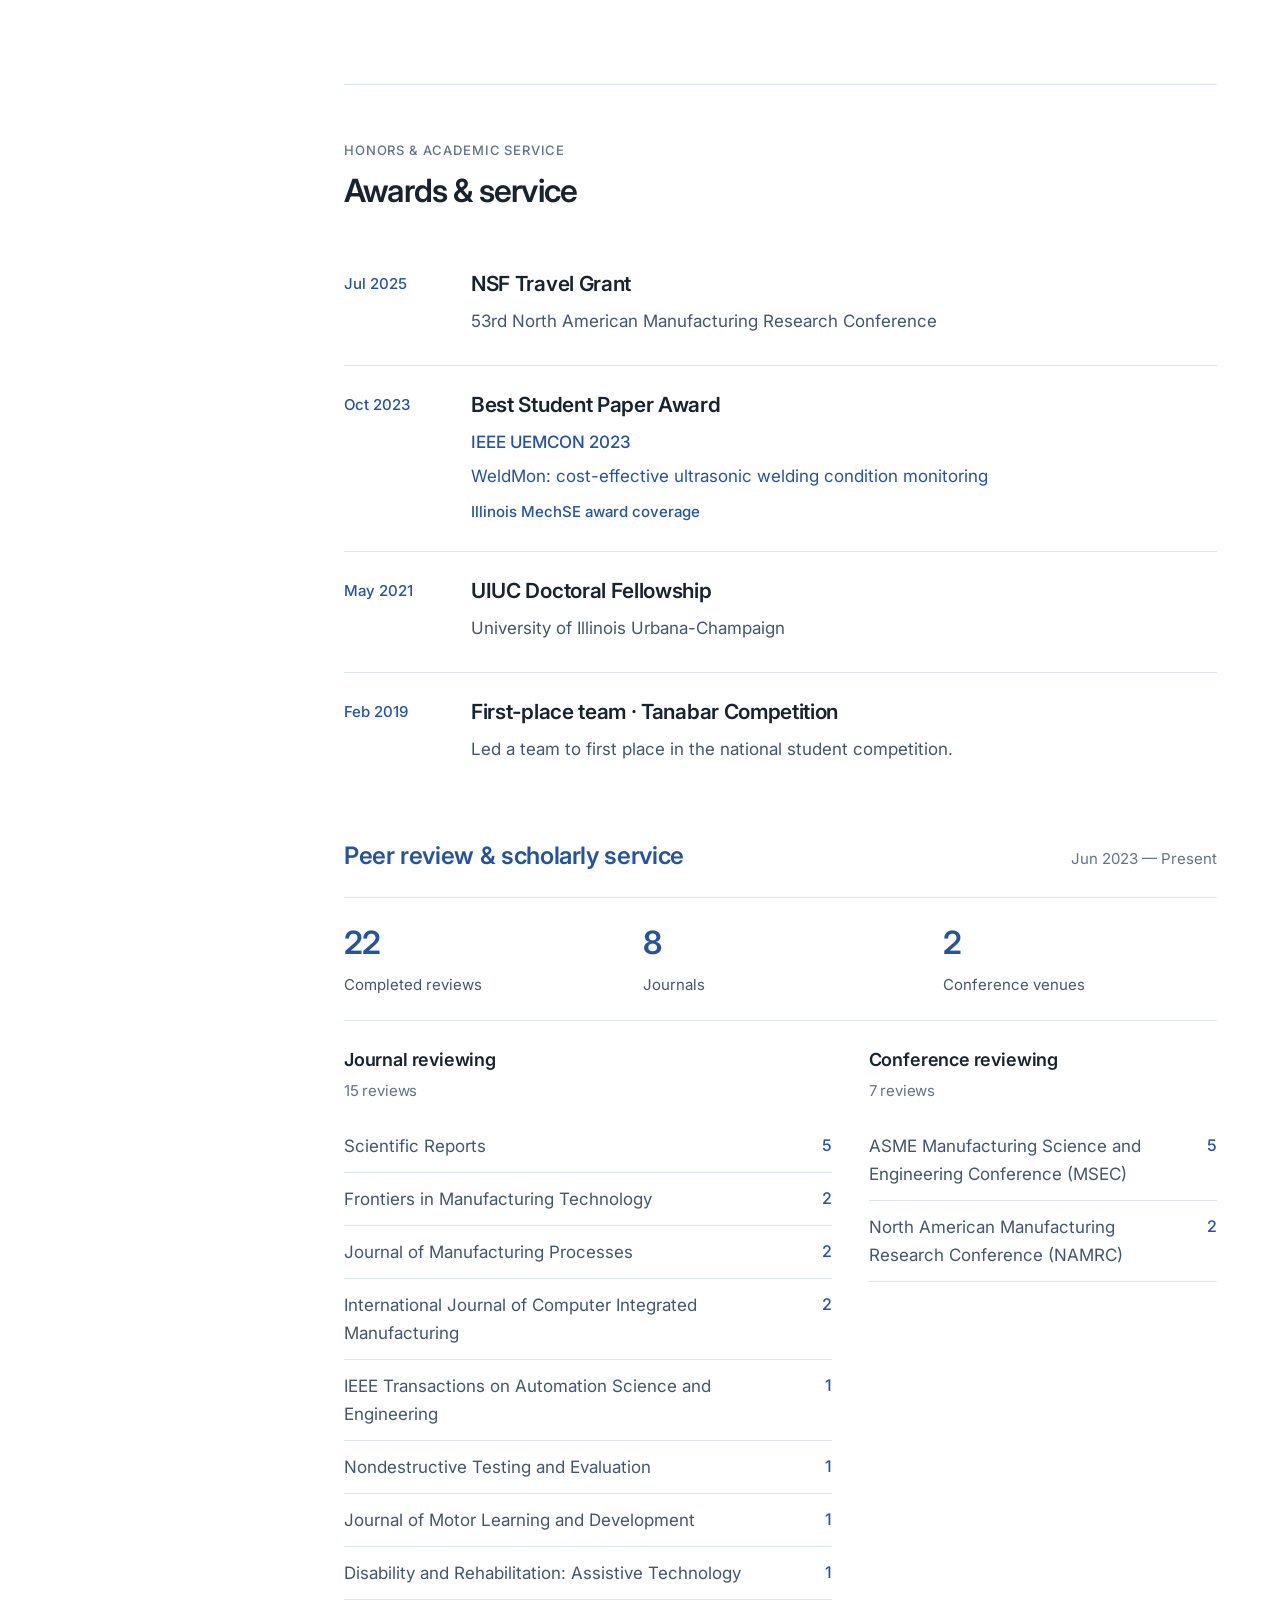
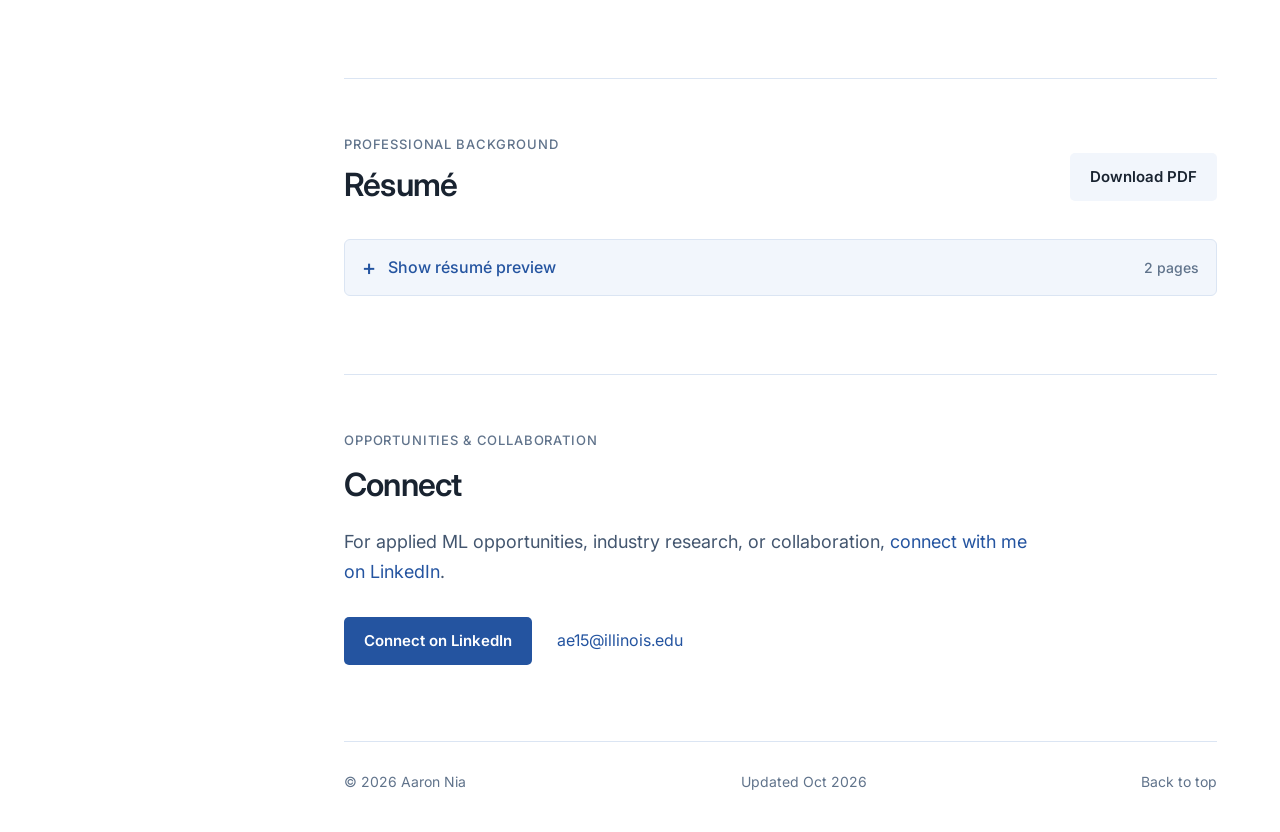
==== commit a892bb80: "Clarify current and publication names for portfolio search" ====
--- a/index.html
+++ b/index.html
@@ -4,29 +4,29 @@
   <meta charset="utf-8">
   <meta name="viewport" content="width=device-width, initial-scale=1">
   <meta name="color-scheme" content="light dark">
-  <title>Aaron Nia (Ahmadreza Nia) | Machine Learning Engineer</title>
-  <meta name="description" content="Aaron Nia (Ahmadreza Nia), machine learning engineer at Milwaukee Tool and UIUC PhD researcher. Explore publications, ML projects, and industry experience.">
-  <meta name="author" content="Ahmadreza (Aaron) Nia">
+  <title>Ahmadreza Nia (Aaron) | Machine Learning Engineer</title>
+  <meta name="description" content="Ahmadreza Nia (Aaron Nia), machine learning engineer and UIUC PhD researcher. Explore publications by Ahmadreza Eslaminia, ML projects, and experience.">
+  <meta name="author" content="Ahmadreza Nia (Aaron Nia)">
   <meta name="robots" content="index, follow, max-image-preview:large">
   <meta name="google-site-verification" content="PKMocvmTGIbZwj_y5T9e4LR53JcuQeKuYhCx6-KR4_Q">
   <link rel="canonical" href="https://ahmadrezania.github.io/">
   <meta property="og:type" content="website">
-  <meta property="og:title" content="Aaron Nia (Ahmadreza Nia) | Machine Learning Engineer">
+  <meta property="og:title" content="Ahmadreza Nia (Aaron) | Machine Learning Engineer">
   <meta property="og:site_name" content="Aaron Nia">
-  <meta property="og:description" content="Aaron Nia (Ahmadreza Nia), machine learning engineer at Milwaukee Tool and UIUC PhD researcher. Explore publications, ML projects, and industry experience.">
+  <meta property="og:description" content="Ahmadreza Nia (Aaron Nia), machine learning engineer and UIUC PhD researcher. Explore publications by Ahmadreza Eslaminia, ML projects, and experience.">
   <meta property="og:url" content="https://ahmadrezania.github.io/">
   <meta property="og:image" content="https://ahmadrezania.github.io/assets/aaron-nia.jpeg">
   <meta property="og:image:alt" content="Aaron Nia">
   <meta name="twitter:card" content="summary">
-  <meta name="twitter:title" content="Aaron Nia (Ahmadreza Nia) | Machine Learning Engineer">
-  <meta name="twitter:description" content="Aaron Nia (Ahmadreza Nia), machine learning engineer at Milwaukee Tool and UIUC PhD researcher. Explore publications, ML projects, and industry experience.">
+  <meta name="twitter:title" content="Ahmadreza Nia (Aaron) | Machine Learning Engineer">
+  <meta name="twitter:description" content="Ahmadreza Nia (Aaron Nia), machine learning engineer and UIUC PhD researcher. Explore publications by Ahmadreza Eslaminia, ML projects, and experience.">
   <meta name="twitter:image:alt" content="Aaron Nia">
   <meta name="twitter:image" content="https://ahmadrezania.github.io/assets/aaron-nia.jpeg">
   <link rel="icon" href="assets/favicon.svg" type="image/svg+xml">
   <script>try{document.documentElement.dataset.theme=localStorage.getItem('aaron-theme')||(matchMedia('(prefers-color-scheme: dark)').matches?'dark':'light')}catch(e){}</script>
   <link rel="stylesheet" href="styles.css?v=a331ee0c45cd">
   <script src="script.js?v=d7c31210e177" defer></script>
-  <script type="application/ld+json">{"@context":"https://schema.org","@graph":[{"@type":"WebSite","@id":"https://ahmadrezania.github.io/#website","url":"https://ahmadrezania.github.io/","name":"Aaron Nia","alternateName":"Ahmadreza Nia","publisher":{"@id":"https://ahmadrezania.github.io/#person"},"inLanguage":"en"},{"@type":"ProfilePage","@id":"https://ahmadrezania.github.io/#webpage","url":"https://ahmadrezania.github.io/","name":"Aaron Nia (Ahmadreza Nia) | Machine Learning Engineer","description":"Aaron Nia (Ahmadreza Nia), machine learning engineer at Milwaukee Tool and UIUC PhD researcher. Explore publications, ML projects, and industry experience.","isPartOf":{"@id":"https://ahmadrezania.github.io/#website"},"mainEntity":{"@id":"https://ahmadrezania.github.io/#person"},"dateModified":"2026-10-04","inLanguage":"en"},{"@type":"Person","name":"Aaron Nia","alternateName":["Ahmadreza Nia","Ahmadreza (Aaron) Nia","Ahmadreza Eslaminia","Ahmad R. Eslaminia"],"url":"https://ahmadrezania.github.io/","jobTitle":"Machine Learning Engineer","worksFor":{"@type":"Organization","name":"Milwaukee Tool"},"alumniOf":[{"@type":"CollegeOrUniversity","name":"University of Illinois Urbana-Champaign"},{"@type":"CollegeOrUniversity","name":"Sharif University of Technology"}],"sameAs":["https://github.com/AhmadrezaNia","https://scholar.google.com/citations?user=Gnpq2JgAAAAJ&hl=en","https://www.linkedin.com/in/ar-nia/","https://orcid.org/0000-0002-9538-3328"],"@id":"https://ahmadrezania.github.io/#person","image":"https://ahmadrezania.github.io/assets/aaron-nia.jpeg","mainEntityOfPage":{"@id":"https://ahmadrezania.github.io/#webpage"},"knowsAbout":["Machine learning","Continual learning","Federated learning","LLM evaluation","Embedded inference"]}]}</script>
+  <script type="application/ld+json">{"@context":"https://schema.org","@graph":[{"@type":"WebSite","@id":"https://ahmadrezania.github.io/#website","url":"https://ahmadrezania.github.io/","name":"Aaron Nia","alternateName":"Ahmadreza Nia","publisher":{"@id":"https://ahmadrezania.github.io/#person"},"inLanguage":"en"},{"@type":"ProfilePage","@id":"https://ahmadrezania.github.io/#webpage","url":"https://ahmadrezania.github.io/","name":"Ahmadreza Nia (Aaron) | Machine Learning Engineer","description":"Ahmadreza Nia (Aaron Nia), machine learning engineer and UIUC PhD researcher. Explore publications by Ahmadreza Eslaminia, ML projects, and experience.","isPartOf":{"@id":"https://ahmadrezania.github.io/#website"},"mainEntity":{"@id":"https://ahmadrezania.github.io/#person"},"dateModified":"2026-10-04","inLanguage":"en"},{"@type":"Person","name":"Ahmadreza Nia","alternateName":["Aaron Nia","Ahmadreza (Aaron) Nia","Ahmadreza Eslaminia","Ahmad R. Eslaminia"],"url":"https://ahmadrezania.github.io/","jobTitle":"Machine Learning Engineer","worksFor":{"@type":"Organization","name":"Milwaukee Tool"},"alumniOf":[{"@type":"CollegeOrUniversity","name":"University of Illinois Urbana-Champaign"},{"@type":"CollegeOrUniversity","name":"Sharif University of Technology"}],"sameAs":["https://github.com/AhmadrezaNia","https://scholar.google.com/citations?user=Gnpq2JgAAAAJ&hl=en","https://www.linkedin.com/in/ar-nia/","https://orcid.org/0000-0002-9538-3328"],"@id":"https://ahmadrezania.github.io/#person","image":"https://ahmadrezania.github.io/assets/aaron-nia.jpeg","mainEntityOfPage":{"@id":"https://ahmadrezania.github.io/#webpage"},"knowsAbout":["Machine learning","Continual learning","Federated learning","LLM evaluation","Embedded inference"]}]}</script>
 </head>
 <body>
 <a class="skip-link" href="#main">Skip to content</a>
@@ -62,7 +62,7 @@
       <button class="portrait-mobile" type="button" data-portrait="assets/aaron-nia.jpeg" aria-label="Enlarge portrait of Aaron Nia"><img src="assets/aaron-nia.jpeg" alt="Aaron Nia" width="400" height="400" fetchpriority="high"></button>
       <h1 id="intro-title">Hi, I’m Aaron.</h1>
       <p class="intro-lead">I build machine learning systems, from research to deployment.</p>
-      <p>I’m Ahmadreza (Aaron) Nia, a <strong>Machine Learning Engineer at Milwaukee Tool</strong> and a final-year PhD candidate at the <strong>University of Illinois Urbana-Champaign</strong>. My work spans custom ML model development, continual and federated learning, LLM systems and evaluation, and efficient deployment.</p>
+      <p>I’m Ahmadreza Nia (Aaron), a <strong>Machine Learning Engineer at Milwaukee Tool</strong> and a final-year PhD candidate at the <strong>University of Illinois Urbana-Champaign</strong>. My work spans custom ML model development, continual and federated learning, LLM systems and evaluation, and efficient deployment.</p>
       <p>I work across algorithm design, model evaluation, sensor and time-series data, and embedded inference, connecting research ideas with working systems.</p>
       <p class="advisors">I’m advised by <a href="https://siebelschool.illinois.edu/about/people/faculty/klara" target="_blank" rel="noopener noreferrer">Prof. Klara Nahrstedt</a> (Computer Science) and <a href="https://me.engin.umich.edu/people/faculty/chenhui-shao/" target="_blank" rel="noopener noreferrer">Prof. Chenhui Shao</a> (Mechanical Engineering).</p>
       <div class="profile-links mobile-profile-links">
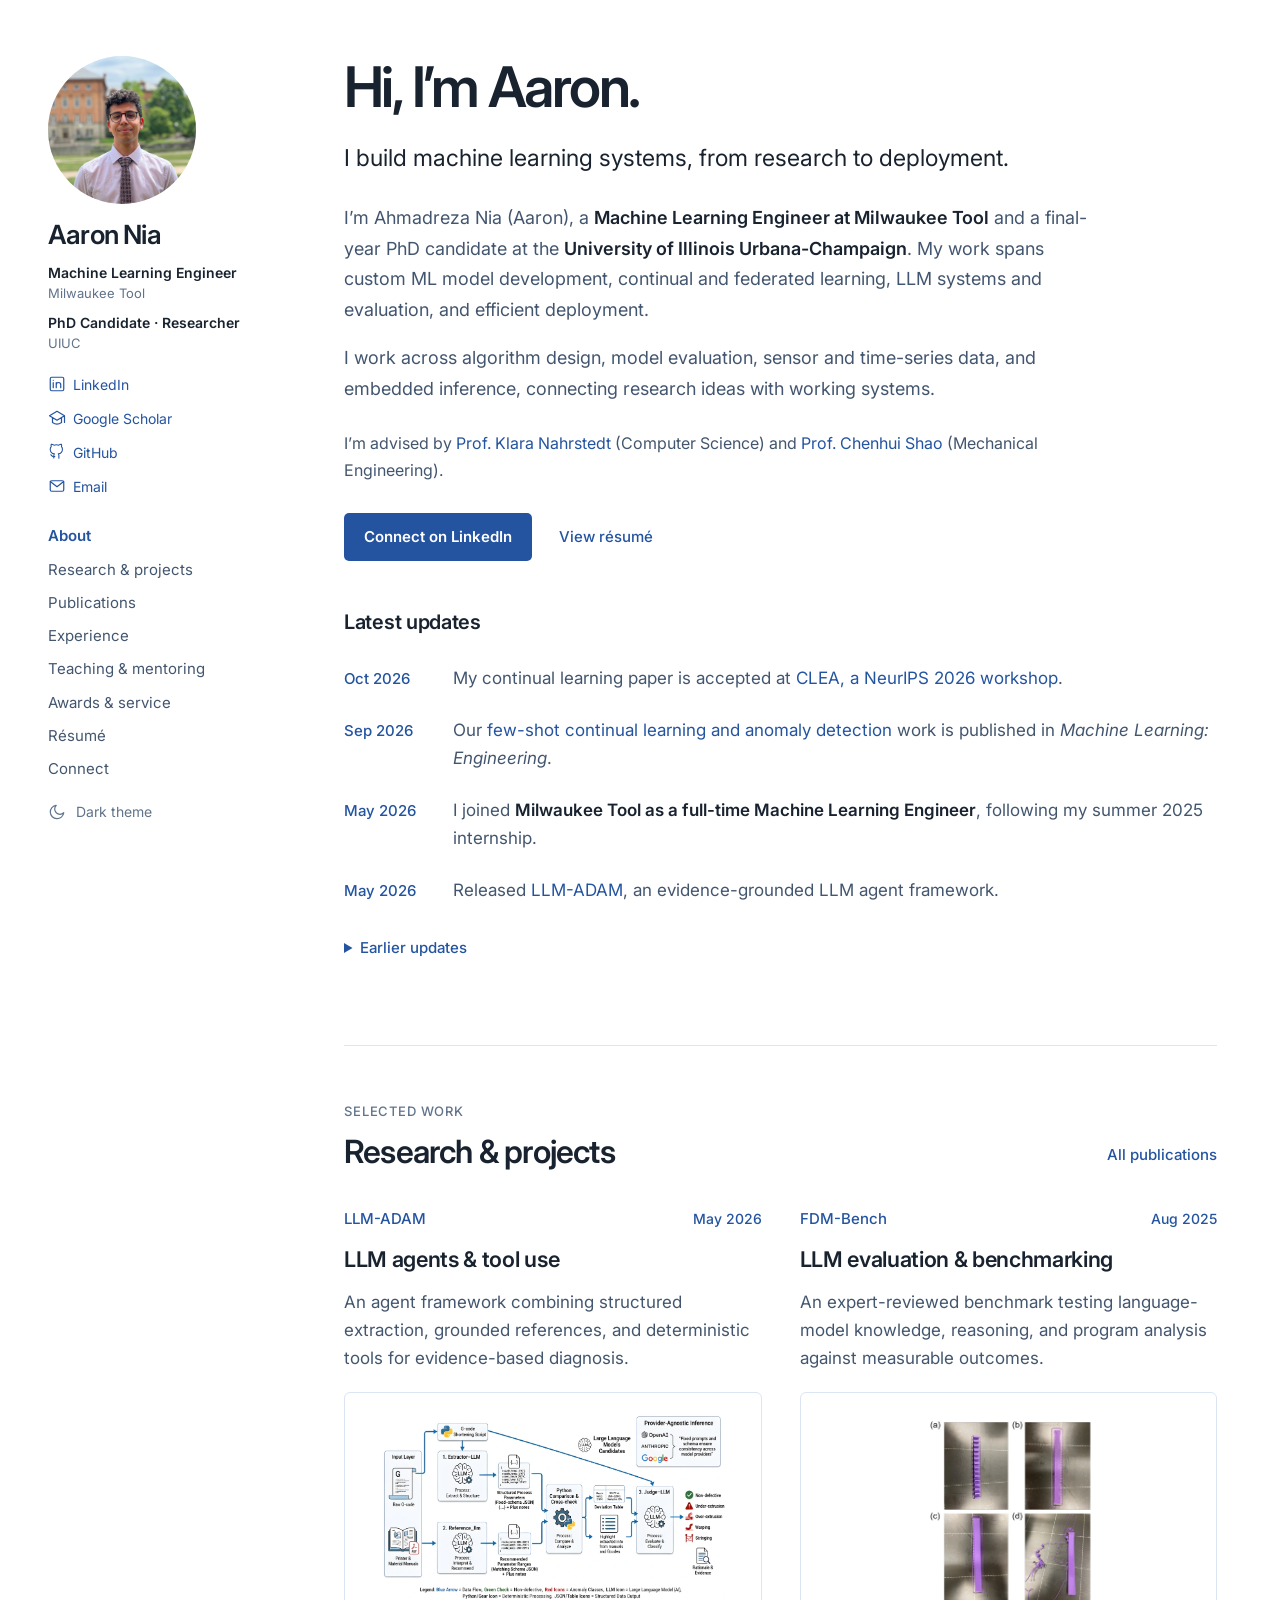
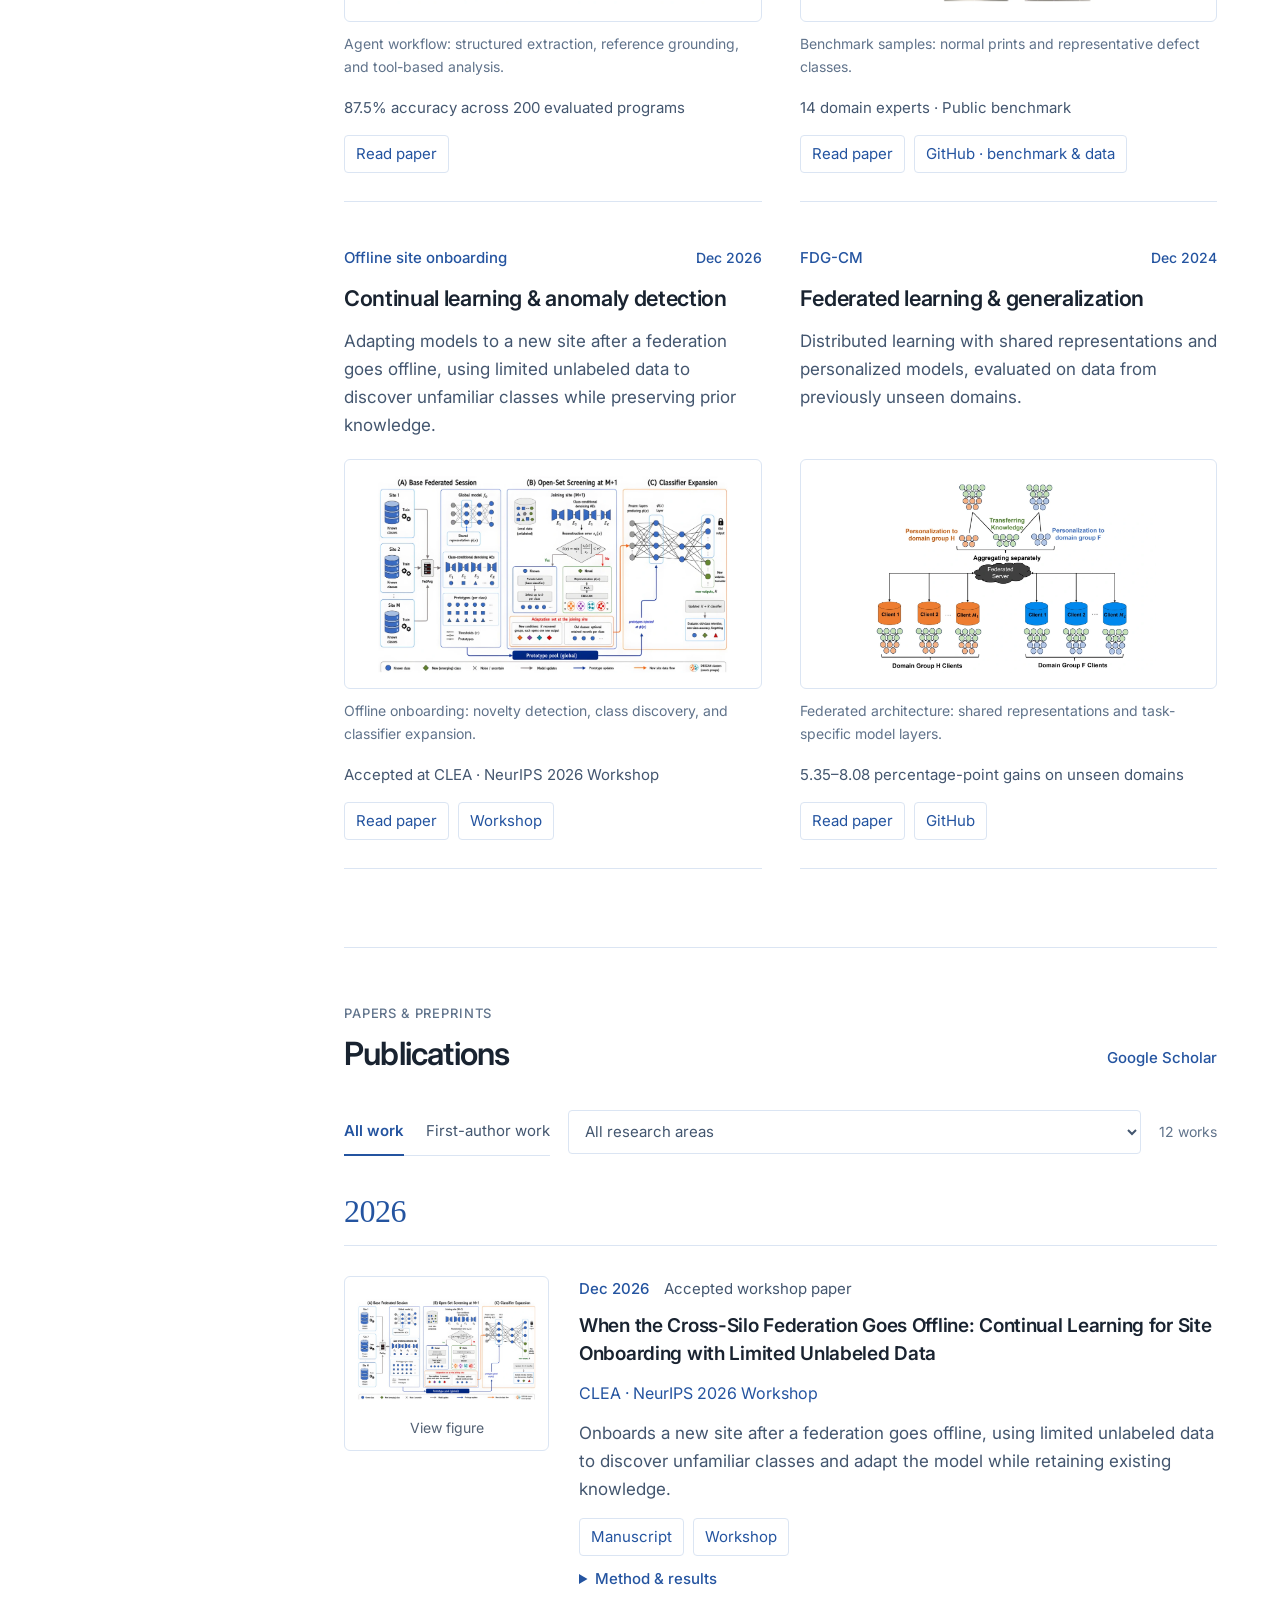
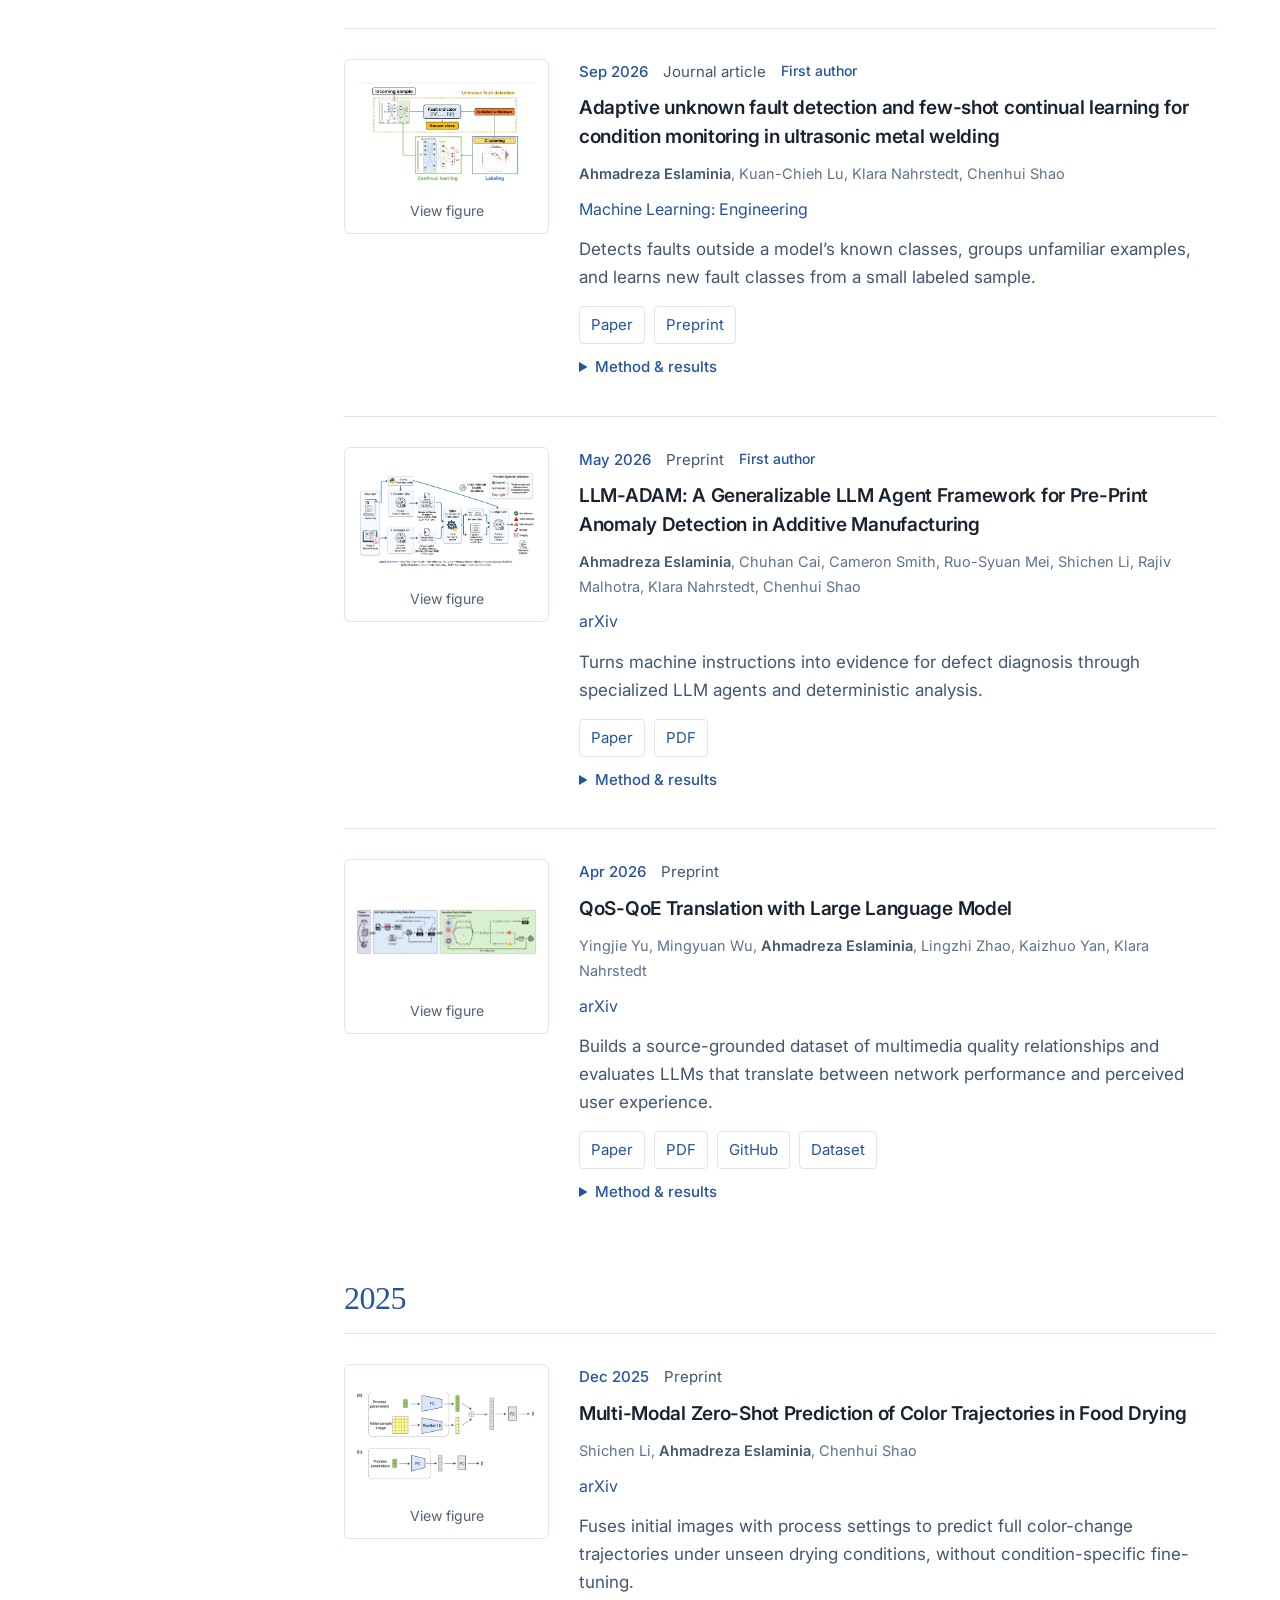
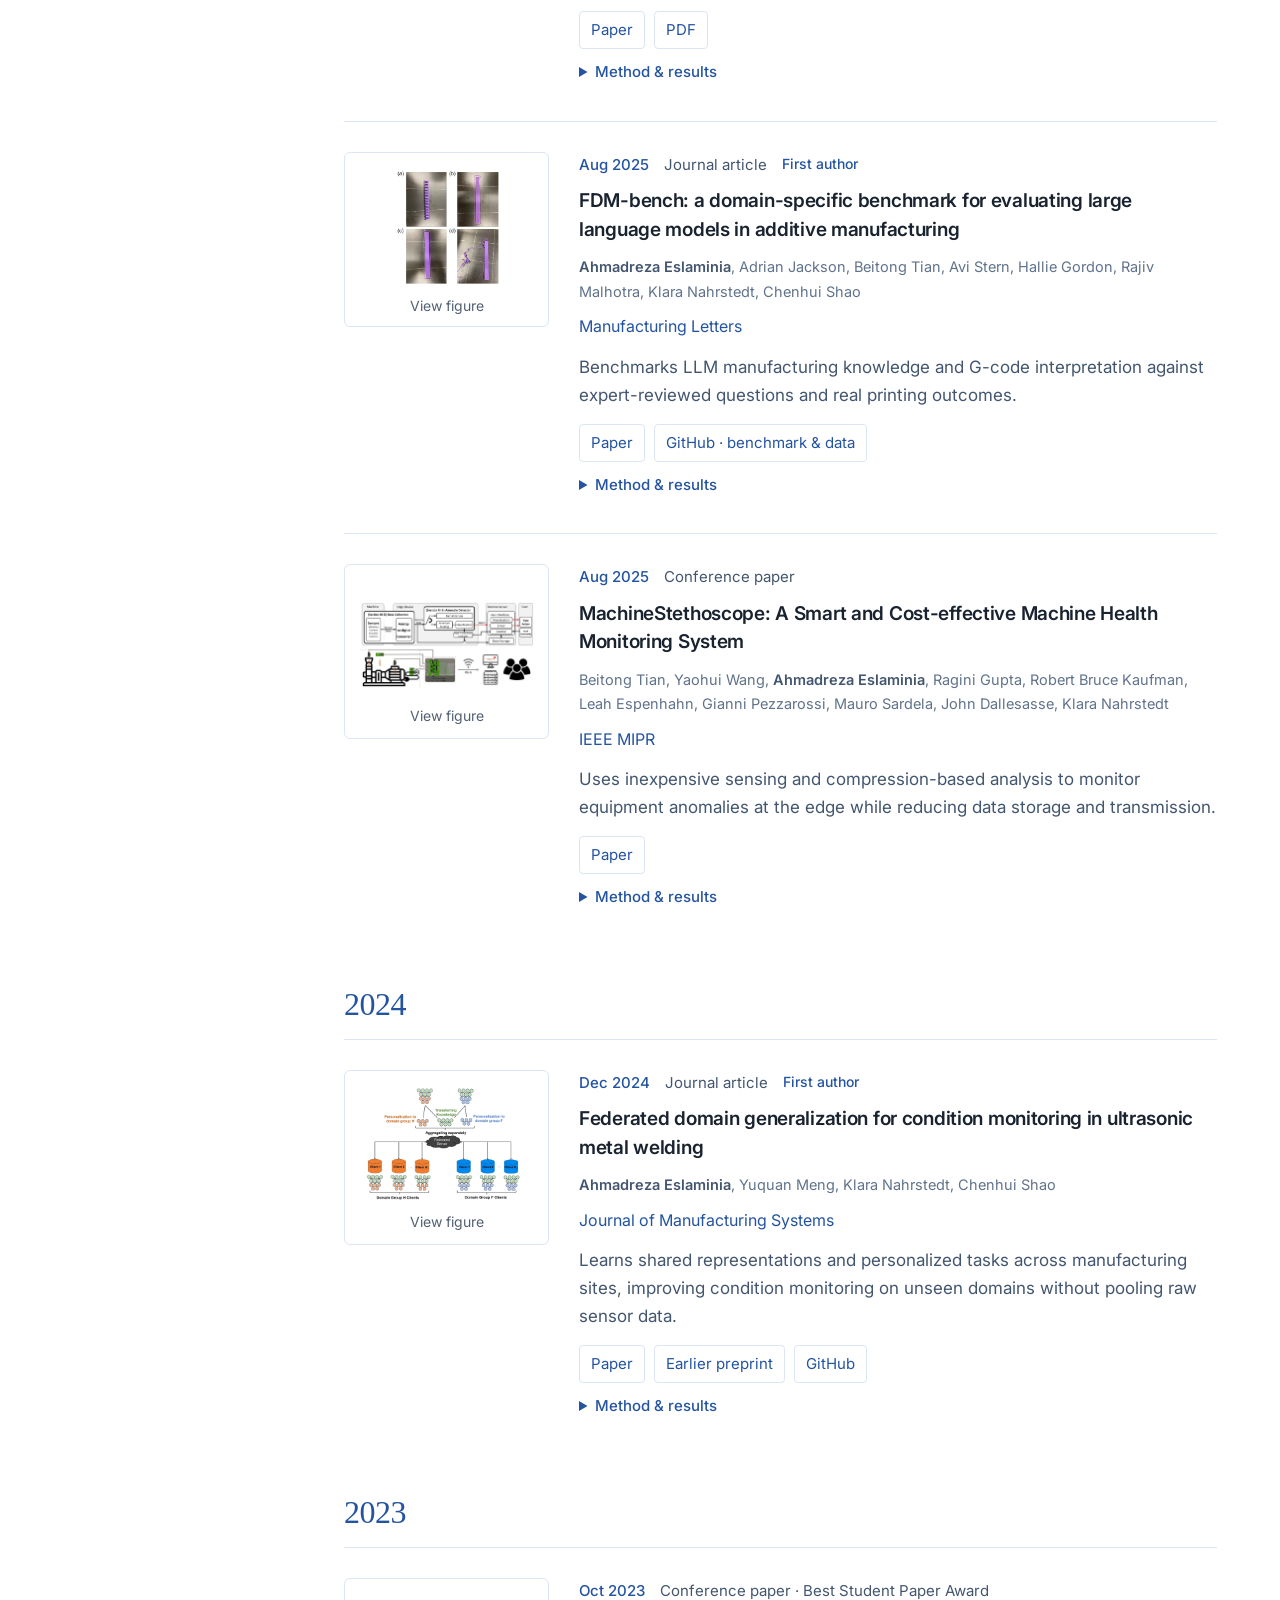
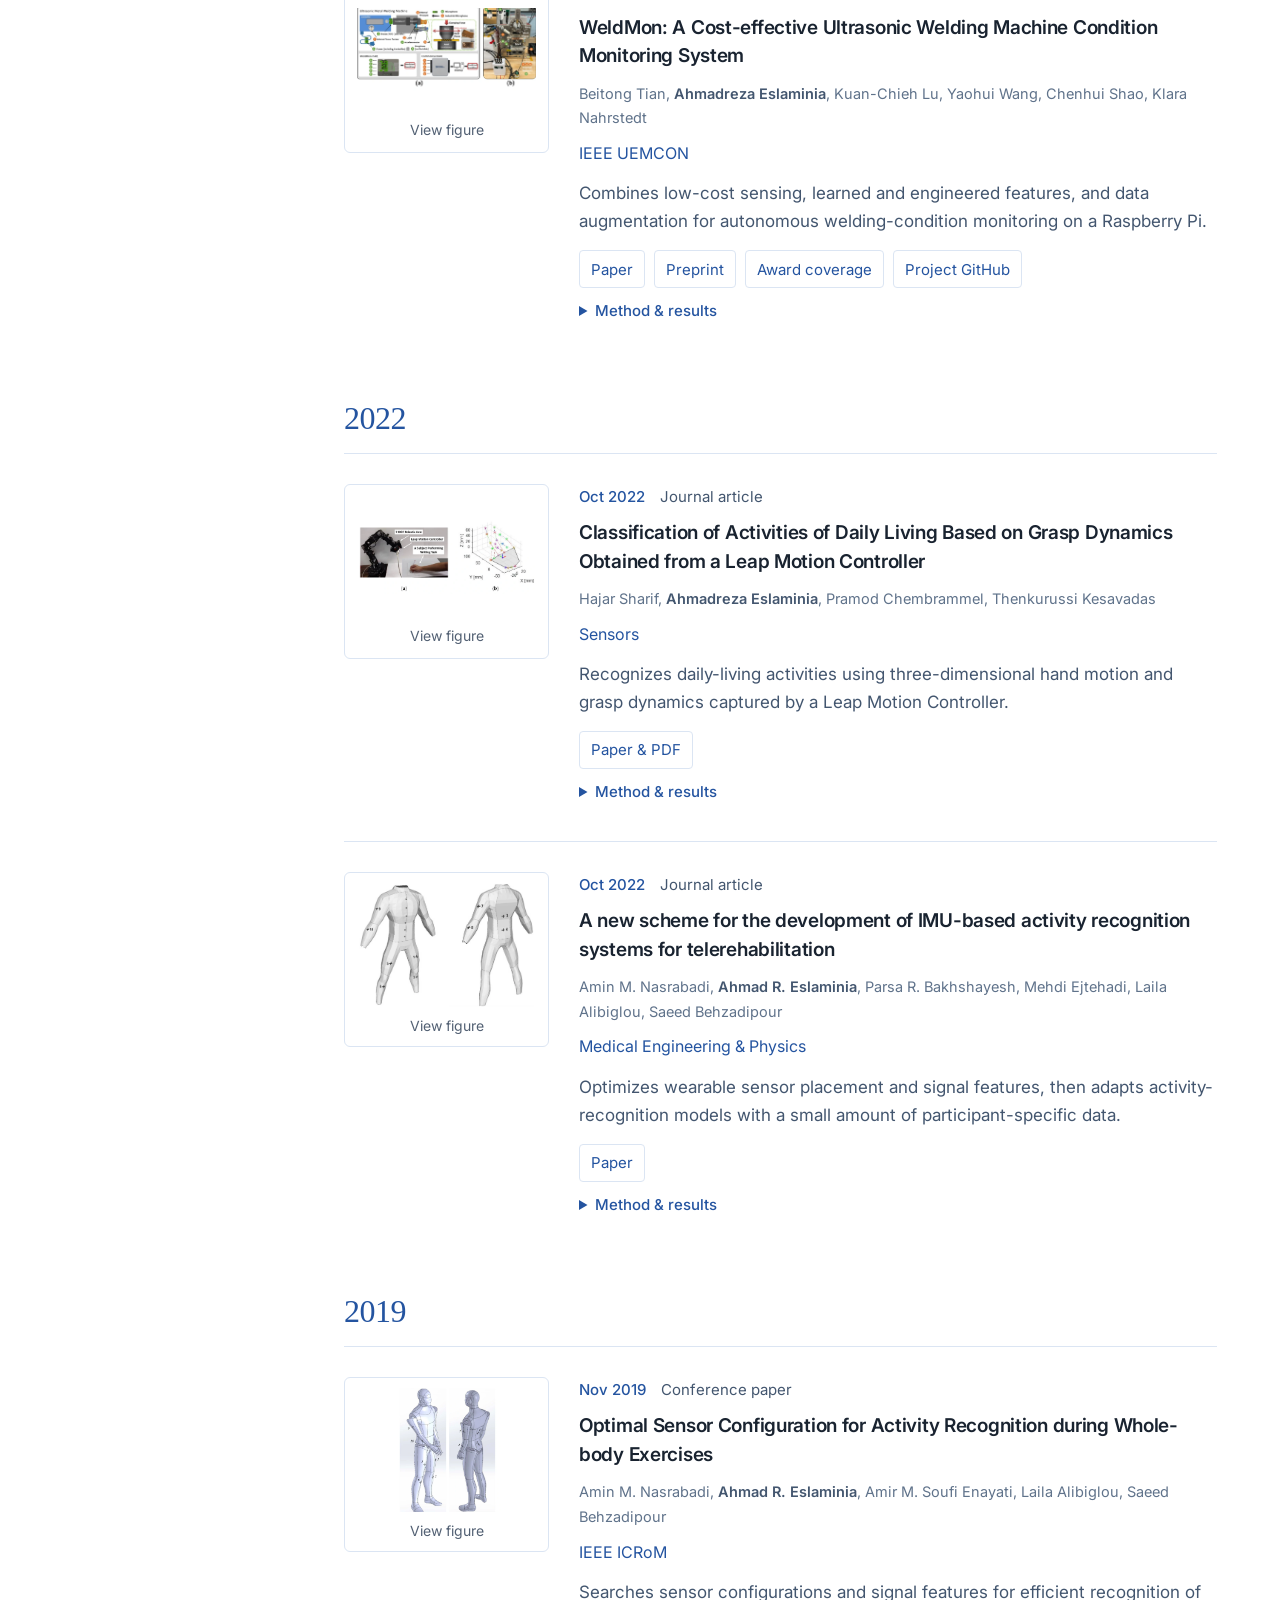
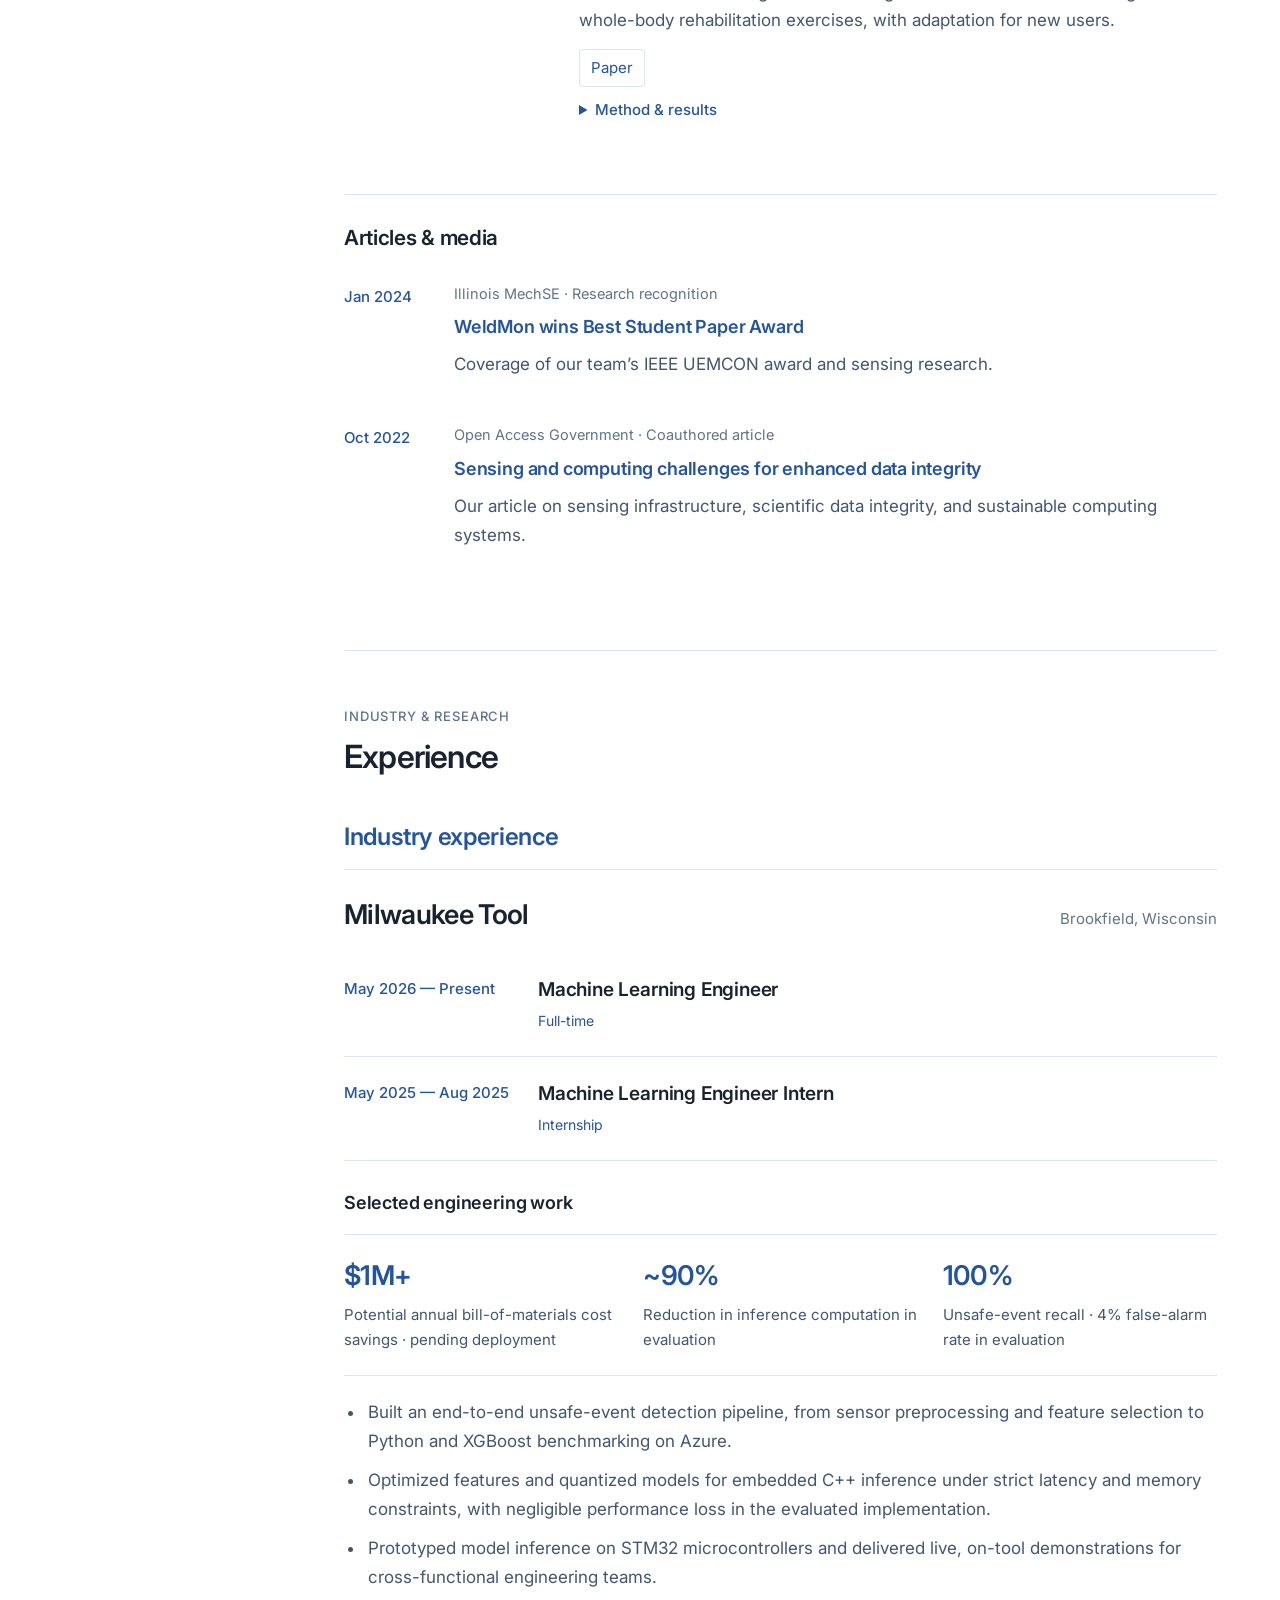
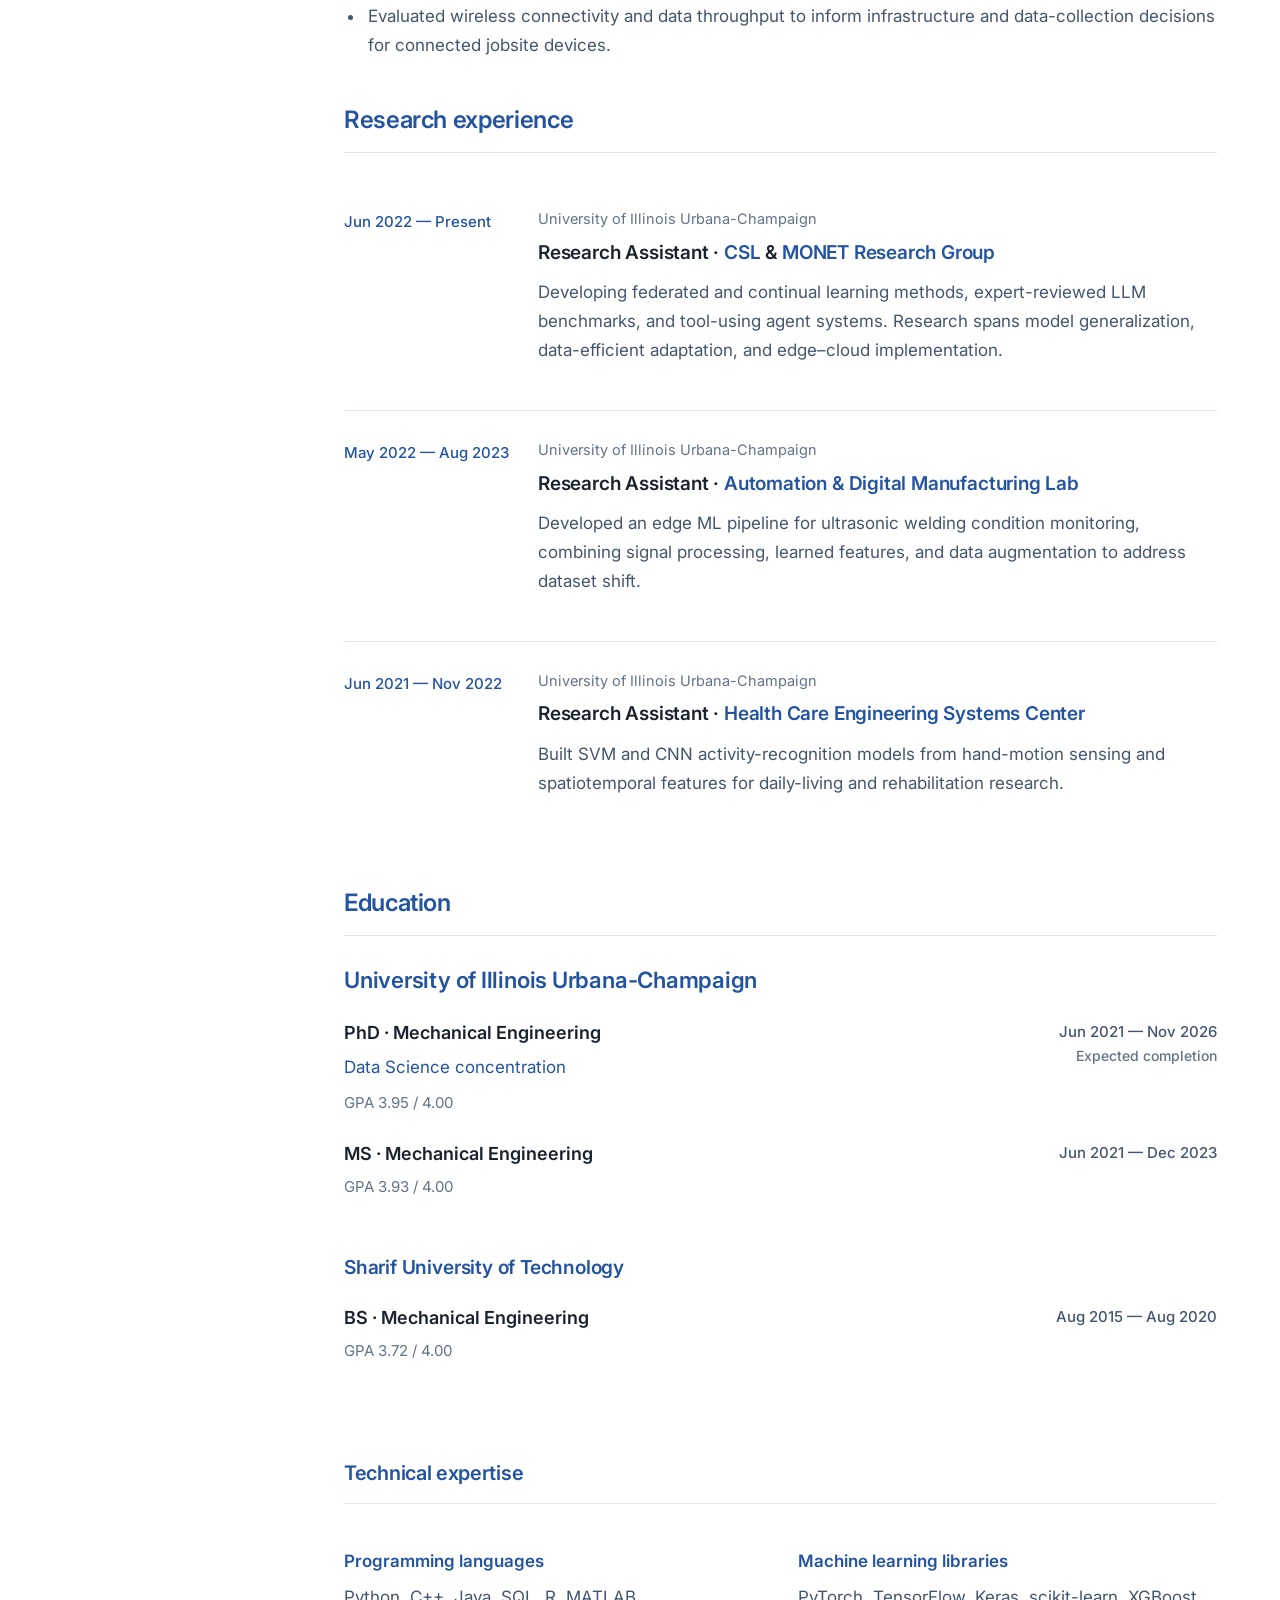
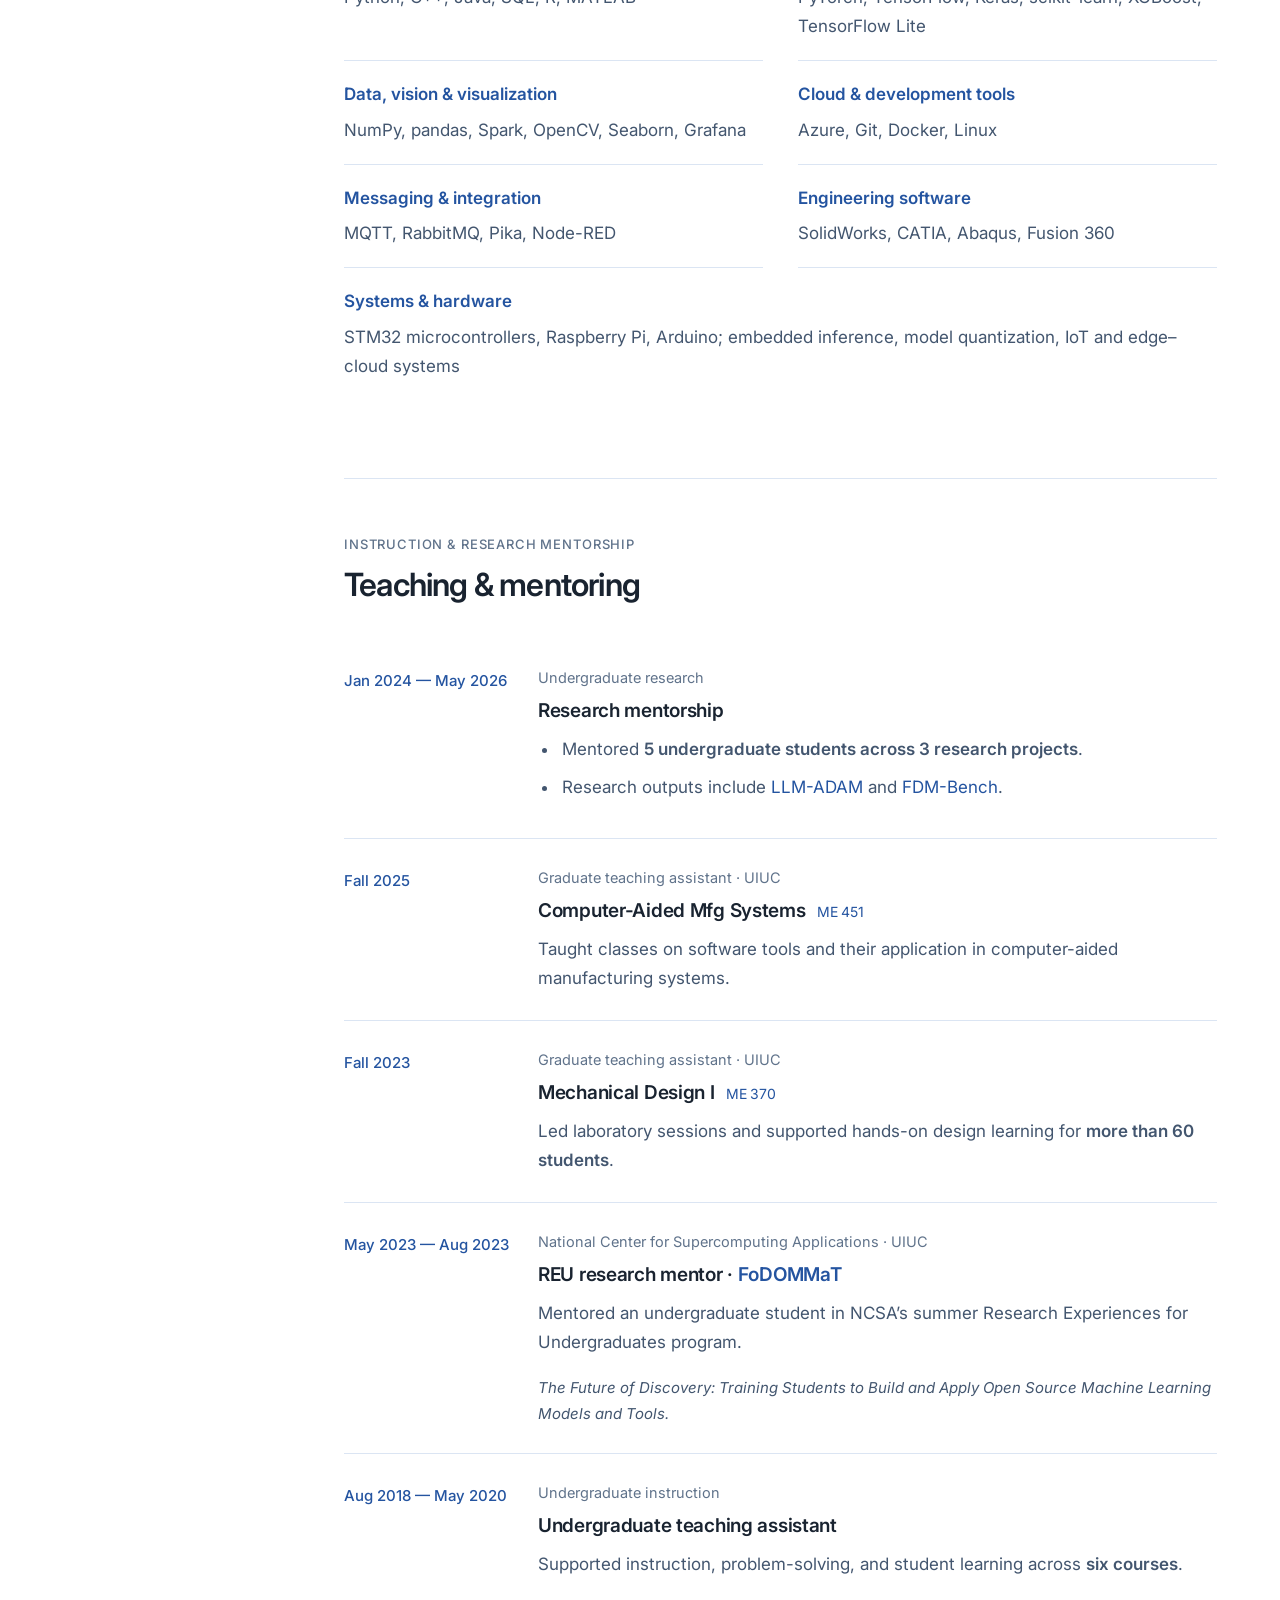
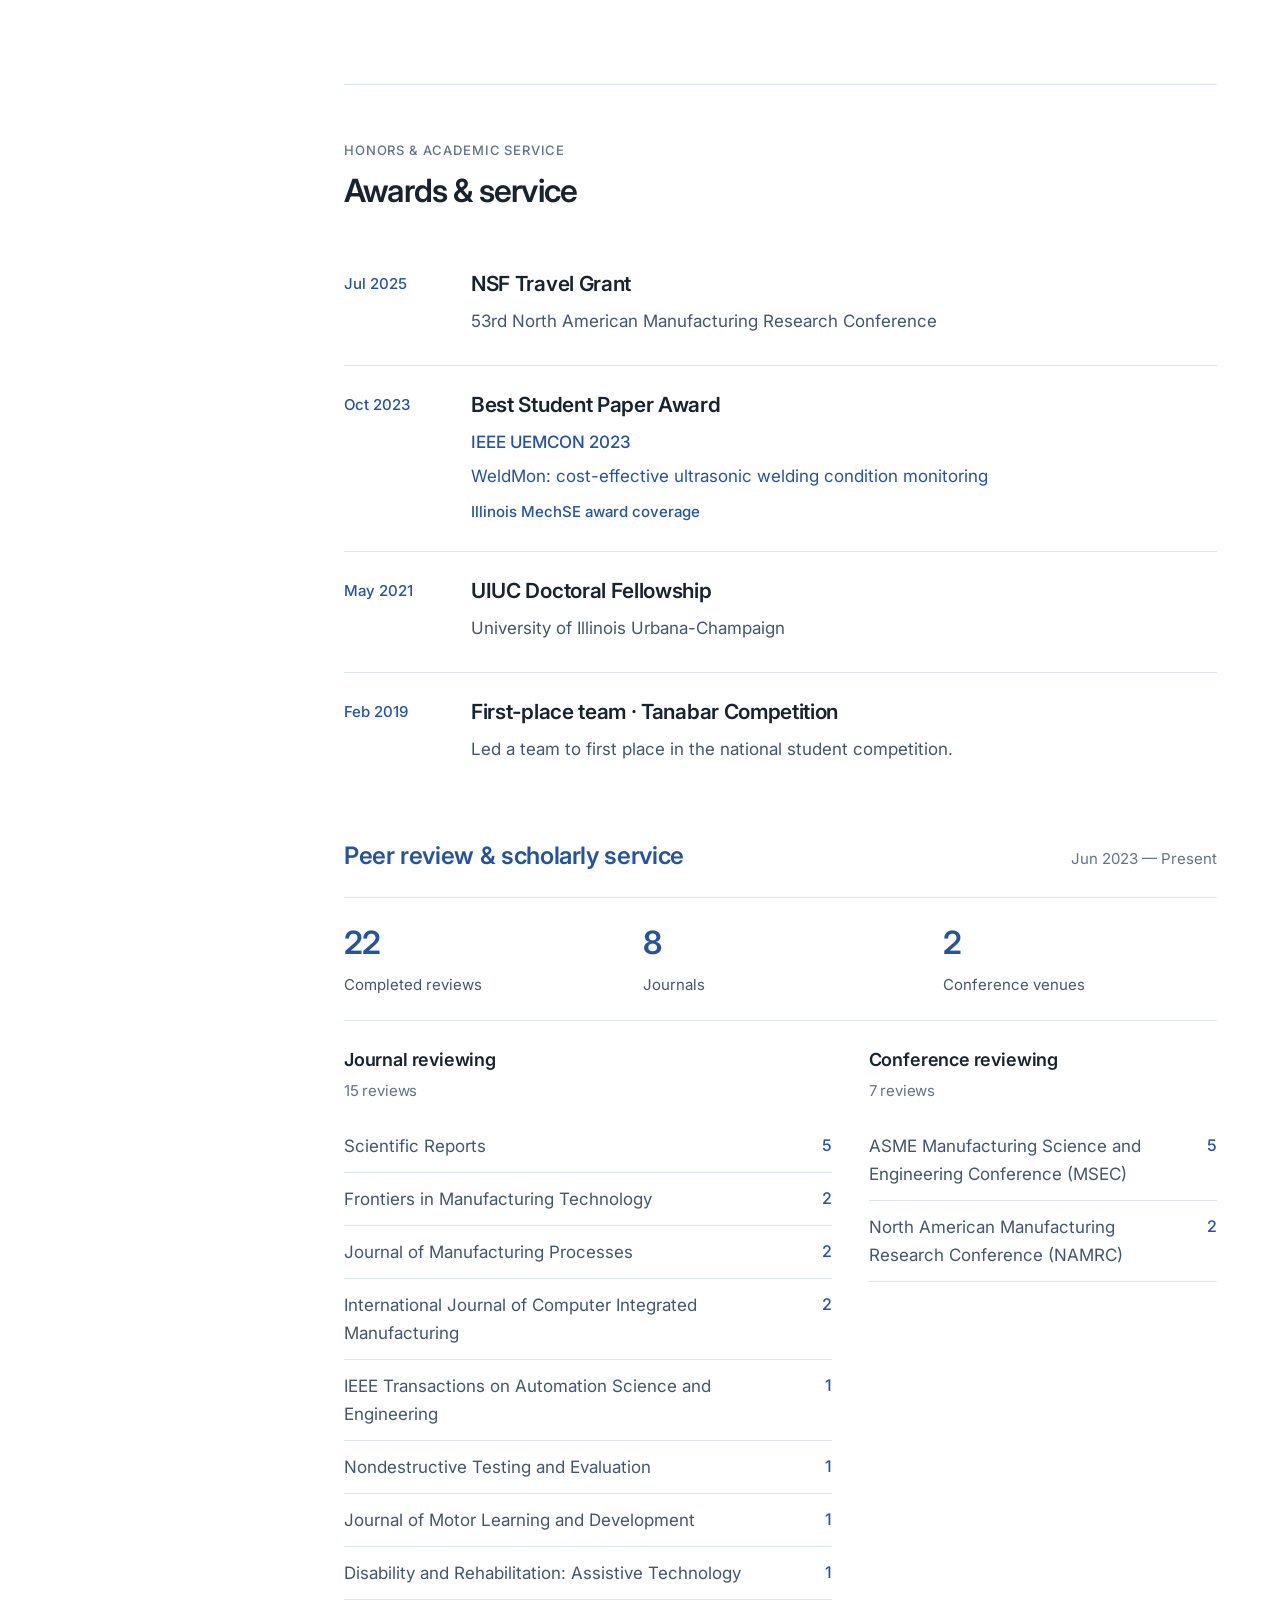
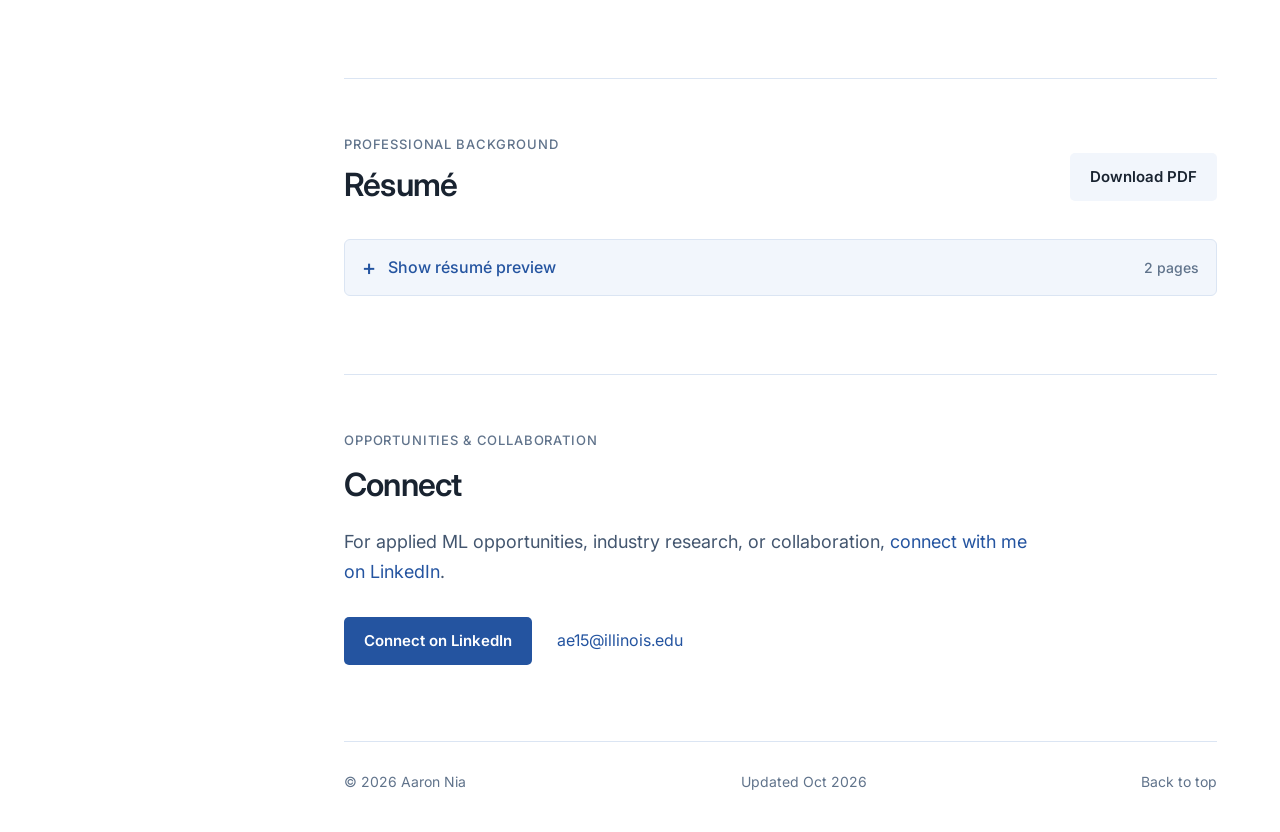
==== commit 2a8e4d3b: "Add name variants and refine sidebar affiliations" ====
--- a/index.html
+++ b/index.html
@@ -24,9 +24,9 @@
   <meta name="twitter:image" content="https://ahmadrezania.github.io/assets/aaron-nia.jpeg">
   <link rel="icon" href="assets/favicon.svg" type="image/svg+xml">
   <script>try{document.documentElement.dataset.theme=localStorage.getItem('aaron-theme')||(matchMedia('(prefers-color-scheme: dark)').matches?'dark':'light')}catch(e){}</script>
-  <link rel="stylesheet" href="styles.css?v=a331ee0c45cd">
+  <link rel="stylesheet" href="styles.css?v=fa3719f77780">
   <script src="script.js?v=d7c31210e177" defer></script>
-  <script type="application/ld+json">{"@context":"https://schema.org","@graph":[{"@type":"WebSite","@id":"https://ahmadrezania.github.io/#website","url":"https://ahmadrezania.github.io/","name":"Aaron Nia","alternateName":"Ahmadreza Nia","publisher":{"@id":"https://ahmadrezania.github.io/#person"},"inLanguage":"en"},{"@type":"ProfilePage","@id":"https://ahmadrezania.github.io/#webpage","url":"https://ahmadrezania.github.io/","name":"Ahmadreza Nia (Aaron) | Machine Learning Engineer","description":"Ahmadreza Nia (Aaron Nia), machine learning engineer and UIUC PhD researcher. Explore publications by Ahmadreza Eslaminia, ML projects, and experience.","isPartOf":{"@id":"https://ahmadrezania.github.io/#website"},"mainEntity":{"@id":"https://ahmadrezania.github.io/#person"},"dateModified":"2026-10-04","inLanguage":"en"},{"@type":"Person","name":"Ahmadreza Nia","alternateName":["Aaron Nia","Ahmadreza (Aaron) Nia","Ahmadreza Eslaminia","Ahmad R. Eslaminia"],"url":"https://ahmadrezania.github.io/","jobTitle":"Machine Learning Engineer","worksFor":{"@type":"Organization","name":"Milwaukee Tool"},"alumniOf":[{"@type":"CollegeOrUniversity","name":"University of Illinois Urbana-Champaign"},{"@type":"CollegeOrUniversity","name":"Sharif University of Technology"}],"sameAs":["https://github.com/AhmadrezaNia","https://scholar.google.com/citations?user=Gnpq2JgAAAAJ&hl=en","https://www.linkedin.com/in/ar-nia/","https://orcid.org/0000-0002-9538-3328"],"@id":"https://ahmadrezania.github.io/#person","image":"https://ahmadrezania.github.io/assets/aaron-nia.jpeg","mainEntityOfPage":{"@id":"https://ahmadrezania.github.io/#webpage"},"knowsAbout":["Machine learning","Continual learning","Federated learning","LLM evaluation","Embedded inference"]}]}</script>
+  <script type="application/ld+json">{"@context":"https://schema.org","@graph":[{"@type":"WebSite","@id":"https://ahmadrezania.github.io/#website","url":"https://ahmadrezania.github.io/","name":"Aaron Nia","alternateName":"Ahmadreza Nia","publisher":{"@id":"https://ahmadrezania.github.io/#person"},"inLanguage":"en"},{"@type":"ProfilePage","@id":"https://ahmadrezania.github.io/#webpage","url":"https://ahmadrezania.github.io/","name":"Ahmadreza Nia (Aaron) | Machine Learning Engineer","description":"Ahmadreza Nia (Aaron Nia), machine learning engineer and UIUC PhD researcher. Explore publications by Ahmadreza Eslaminia, ML projects, and experience.","isPartOf":{"@id":"https://ahmadrezania.github.io/#website"},"mainEntity":{"@id":"https://ahmadrezania.github.io/#person"},"dateModified":"2026-10-15","inLanguage":"en"},{"@type":"Person","name":"Ahmadreza Nia","alternateName":["Aaron Nia","Ahmadreza (Aaron) Nia","Ahmadreza Eslaminia","Ahmad R. Eslaminia","Ahmad Nia","Ahmad Eslaminia"],"url":"https://ahmadrezania.github.io/","jobTitle":"Machine Learning Engineer","worksFor":{"@type":"Organization","name":"Milwaukee Tool"},"alumniOf":[{"@type":"CollegeOrUniversity","name":"University of Illinois Urbana-Champaign"},{"@type":"CollegeOrUniversity","name":"Sharif University of Technology"}],"sameAs":["https://github.com/AhmadrezaNia","https://scholar.google.com/citations?user=Gnpq2JgAAAAJ&hl=en","https://www.linkedin.com/in/ar-nia/","https://orcid.org/0000-0002-9538-3328"],"@id":"https://ahmadrezania.github.io/#person","image":"https://ahmadrezania.github.io/assets/aaron-nia.jpeg","mainEntityOfPage":{"@id":"https://ahmadrezania.github.io/#webpage"},"knowsAbout":["Machine learning","Continual learning","Federated learning","LLM evaluation","Embedded inference"]}]}</script>
 </head>
 <body>
 <a class="skip-link" href="#main">Skip to content</a>
@@ -35,7 +35,10 @@
     <div class="profile">
       <button class="portrait-link" type="button" data-portrait="assets/aaron-nia.jpeg" aria-label="Enlarge portrait of Aaron Nia"><img src="assets/aaron-nia.jpeg" alt="Aaron Nia" width="400" height="400" fetchpriority="high"></button>
       <a class="profile-name" href="#overview">Aaron Nia</a>
-      <p class="profile-role">Machine Learning Engineer<span>Researcher · UIUC</span></p>
+      <div class="profile-affiliations" aria-label="Current roles">
+        <div class="profile-affiliation"><span class="profile-affiliation-role">Machine Learning Engineer</span><span class="profile-affiliation-place">Milwaukee Tool</span></div>
+        <div class="profile-affiliation"><span class="profile-affiliation-role">PhD Candidate · Researcher</span><span class="profile-affiliation-place">UIUC</span></div>
+      </div>
       <div class="profile-links">
         <a href="https://www.linkedin.com/in/ar-nia/" target="_blank" rel="noopener noreferrer" aria-label="LinkedIn"><svg aria-hidden="true" viewBox="0 0 24 24"><rect x="3" y="3" width="18" height="18" rx="2"/><path d="M7 10v7m0-10v.1M11 17v-7m0 3c0-4 6-4 6 0v4"/></svg><span>LinkedIn</span></a>
         <a href="https://scholar.google.com/citations?user=Gnpq2JgAAAAJ&hl=en" target="_blank" rel="noopener noreferrer" aria-label="Google Scholar"><svg aria-hidden="true" viewBox="0 0 24 24"><path d="m2 9 10-6 10 6-10 6zM6 12v6c4 3 8 3 12 0v-6M22 9v9"/></svg><span>Google Scholar</span></a>
--- a/styles.css
+++ b/styles.css
@@ -49,8 +49,10 @@
 .portrait-link img { display: block; width: 100%; height: 100%; object-fit: cover; }
 .profile-name { display: block; font-size: 1.65rem; line-height: 1.25; letter-spacing: -.03em; font-weight: 600; color: var(--ink); margin-top: 14px; margin-bottom: 5px; }
 .profile-name:hover { text-decoration: none; }
-.profile-role { font-size: .9375rem; line-height: 1.65; color: var(--muted); margin-bottom: 12px; }
-.profile-role span { display: block; color: var(--faint); }
+.profile-affiliations { display: grid; gap: 10px; margin: 12px 0 15px; }
+.profile-affiliation { display: grid; gap: 1px; }
+.profile-affiliation-role { color: var(--ink); font-size: .875rem; font-weight: 600; line-height: 1.45; }
+.profile-affiliation-place { color: var(--faint); font-size: .8125rem; line-height: 1.45; }
 .profile-links { display: grid; grid-template-columns: 1fr; gap: 2px; }
 .profile-links a { display: flex; align-items: center; gap: 7px; min-height: 32px; color: var(--accent); font-size: .875rem; line-height: 1.5; }
 .profile-links a:hover { color: var(--accent); }
@@ -232,7 +234,7 @@
   html { scroll-padding-top: 90px; }
   .site-shell { display: block; padding-top: 0; }
   .sidebar { display: grid; grid-template-columns: 1fr auto auto; align-items: center; gap: 18px; position: sticky; top: 0; z-index: 40; max-height: none; overflow: visible; margin: 0 calc(-1 * var(--gutter)); padding: 16px var(--gutter); background: var(--bg); }
-  .profile .portrait-link, .profile-role, .profile-links { display: none; }
+  .profile .portrait-link, .profile-affiliations, .profile-links { display: none; }
   .profile-name { margin: 0; font-size: 1.125rem; letter-spacing: -.025em; }
   .menu-toggle { grid-column: 2; grid-row: 1; display: flex; align-items: center; gap: 10px; min-height: 36px; background: none; border: 0; padding: 0; font-size: .9375rem; color: var(--muted); }
   .sidebar-bottom { grid-column: 3; grid-row: 1; margin: 0; }
@@ -357,11 +359,14 @@
 /* A software-first toolkit with one systems row. */
 .expertise-grid > .systems-expertise { grid-column: 1 / -1; border-bottom: 0; }
 @media (min-width: 821px) and (max-height: 800px) {
-  .profile-name { margin-top: 12px; }
-  .profile-role { line-height: 1.5; margin-bottom: 9px; }
-  .profile-links { gap: 1px; }
-  .profile-links a { min-height: 28px; }
-  .site-nav { margin-top: 12px; }
-  .site-nav a { min-height: 30px; padding: 3px 0; }
-  .sidebar-bottom { margin-top: 8px; }
-}
+  .site-shell { padding-top: 38px; }
+  .sidebar { top: 16px; max-height: calc(100dvh - 32px); }
+  .portrait-link { width: 132px; height: 132px; }
+  .profile-name { margin-top: 9px; margin-bottom: 3px; }
+  .profile-affiliations { gap: 7px; margin: 7px 0 10px; }
+  .profile-links { gap: 0; }
+  .profile-links a { min-height: 25px; }
+  .site-nav { margin-top: 8px; }
+  .site-nav a { min-height: 27px; padding: 2px 0; }
+  .sidebar-bottom { margin-top: 5px; }
+}
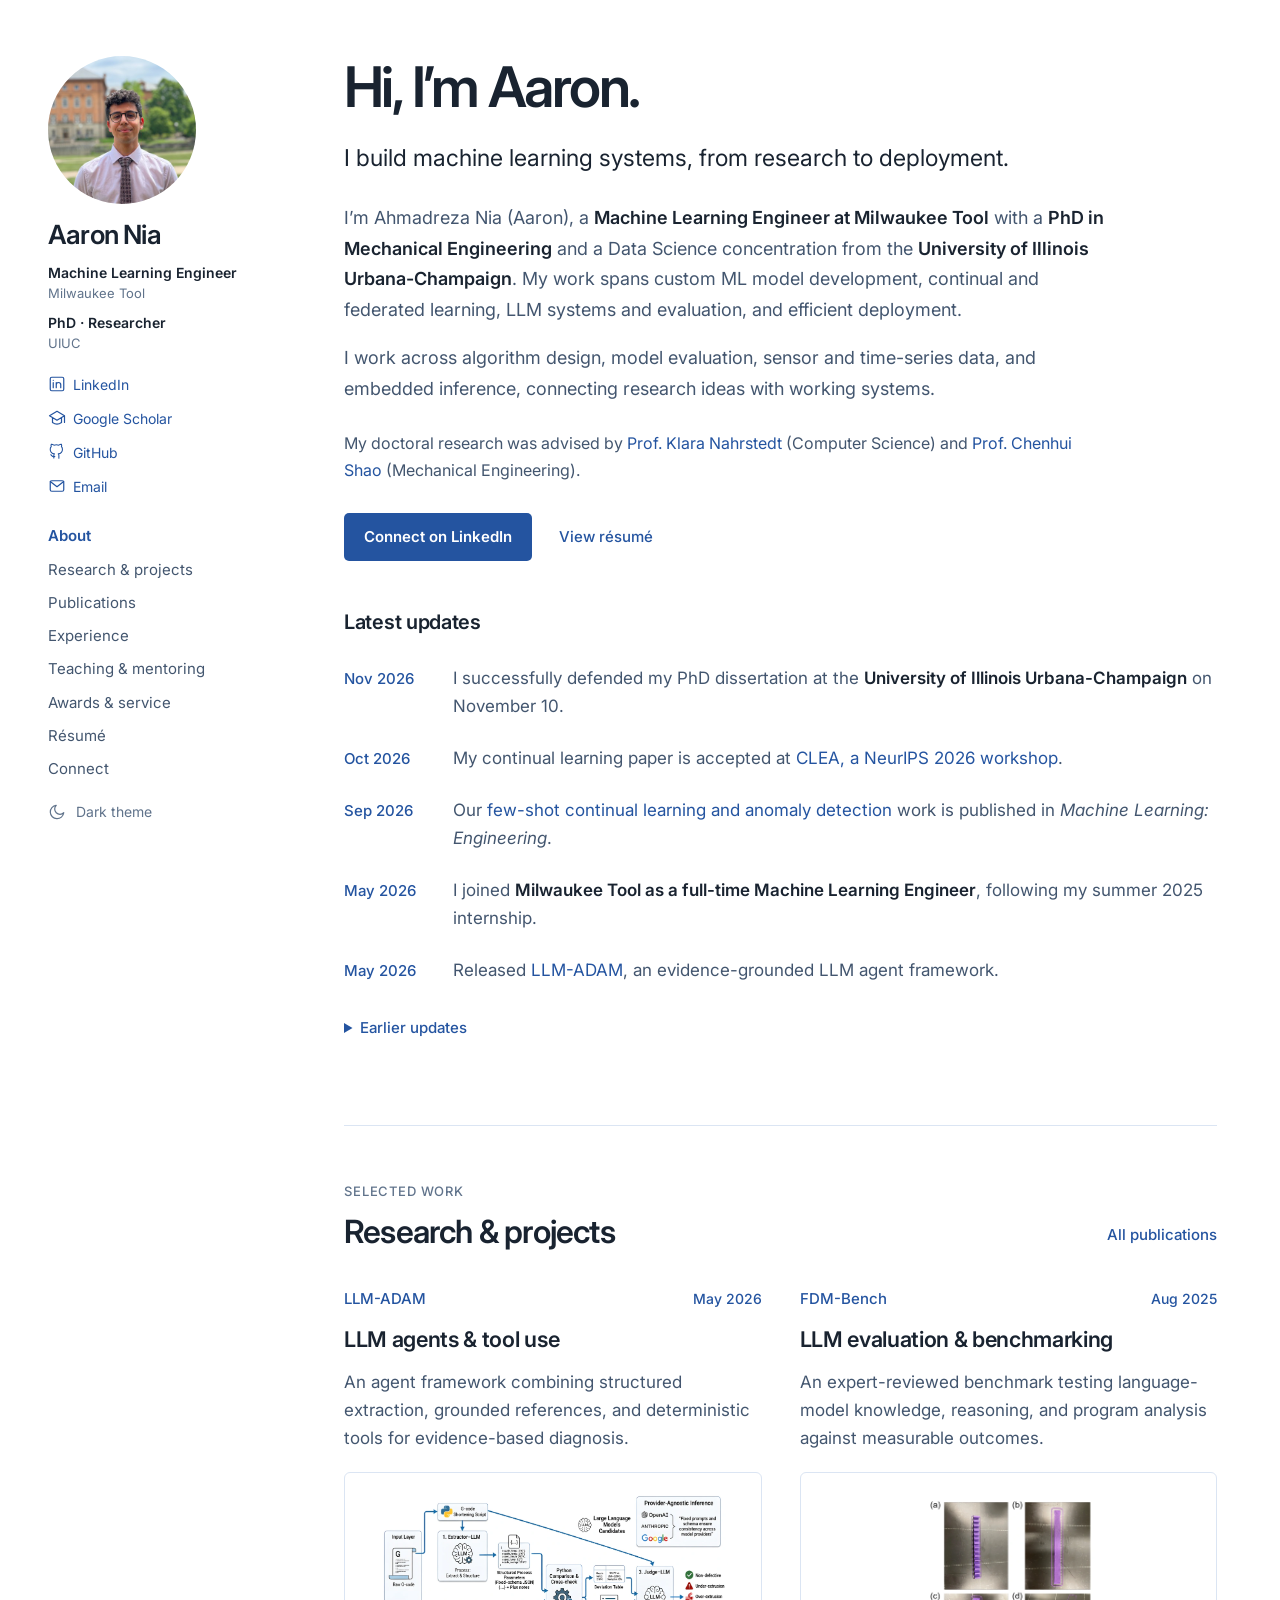
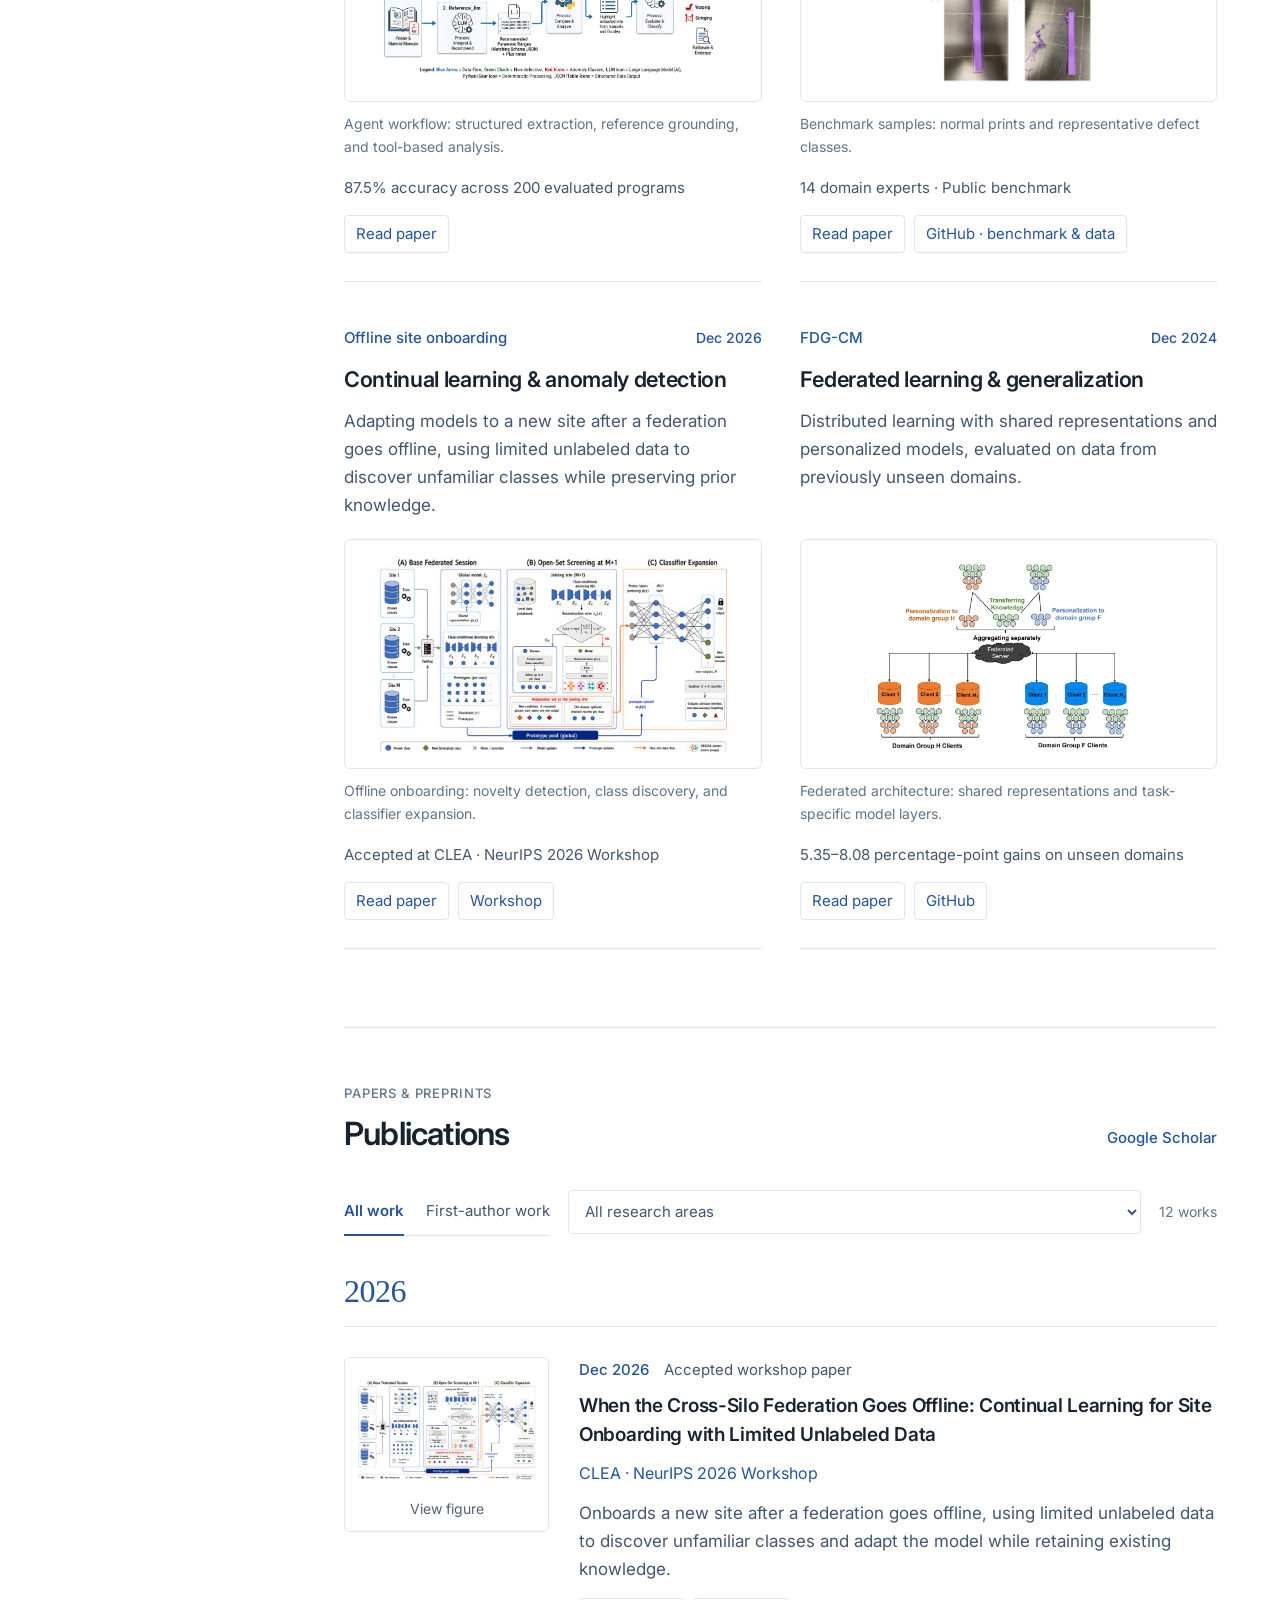
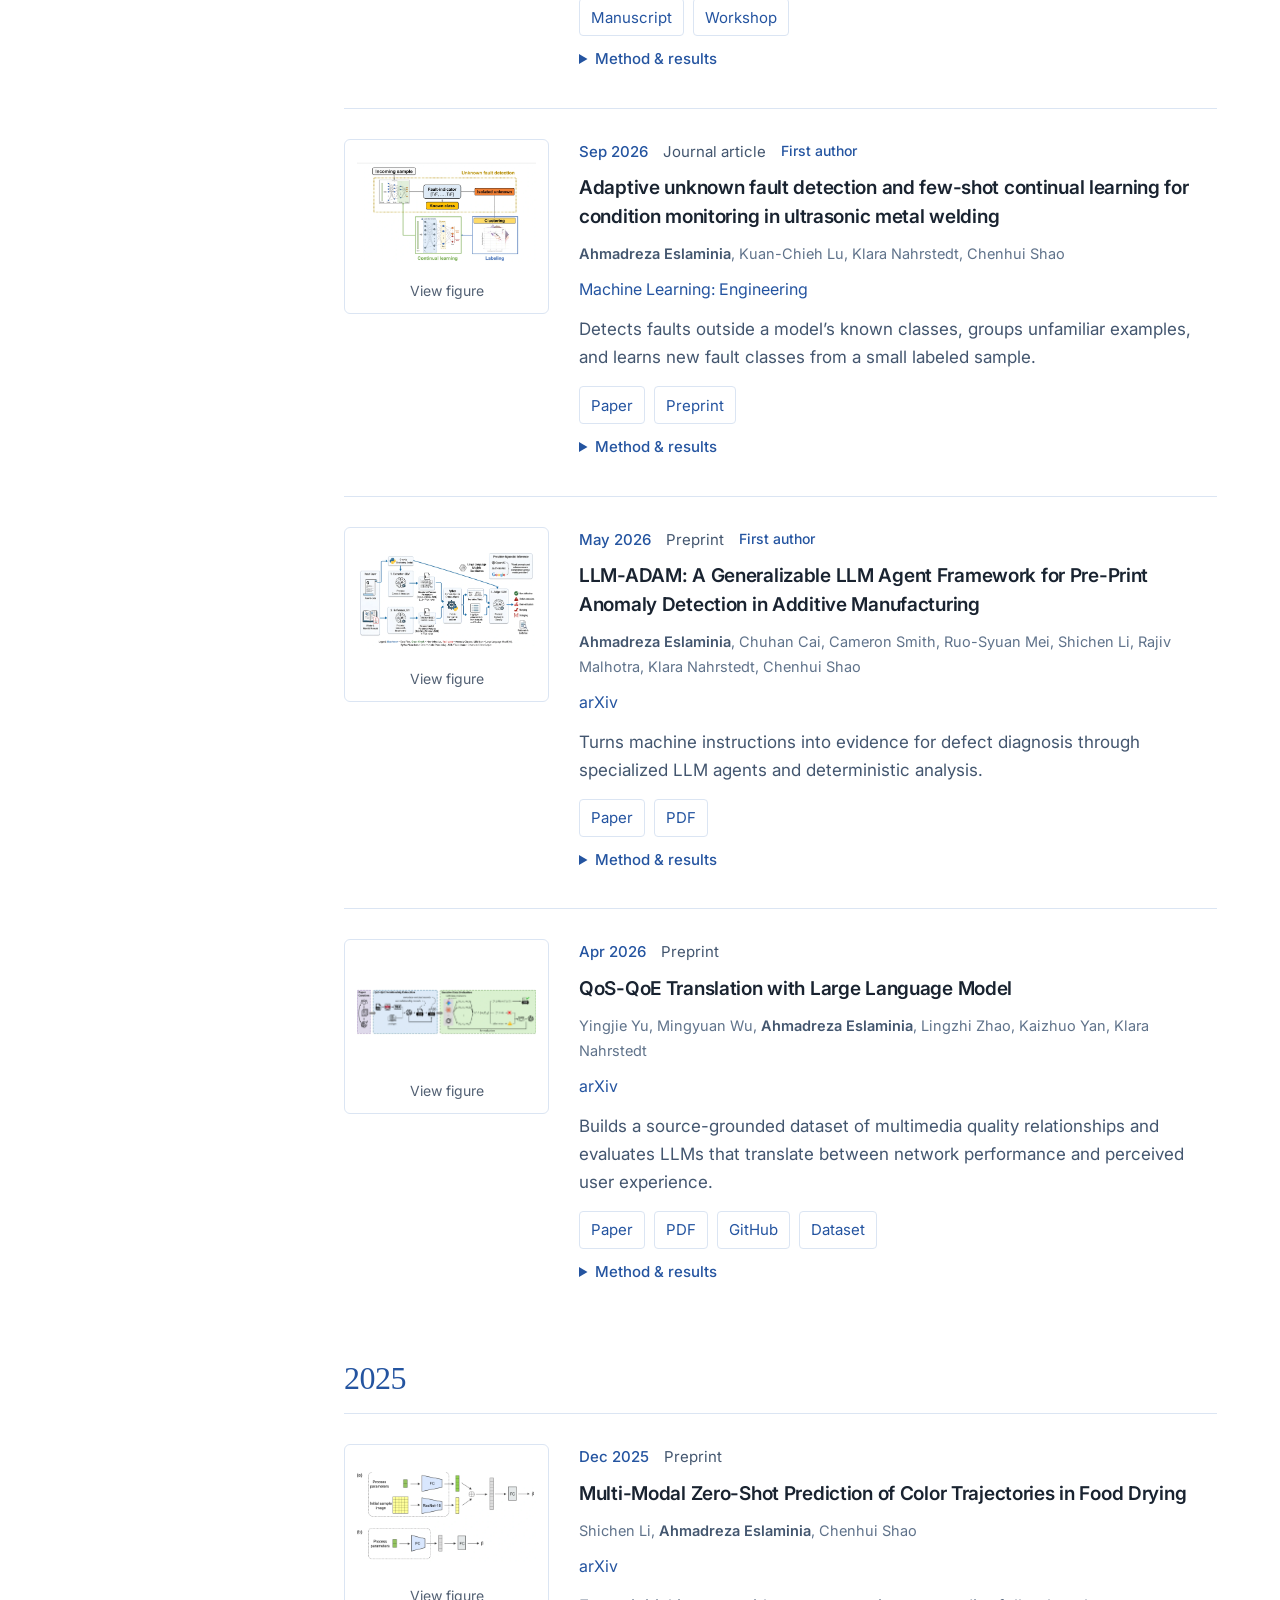
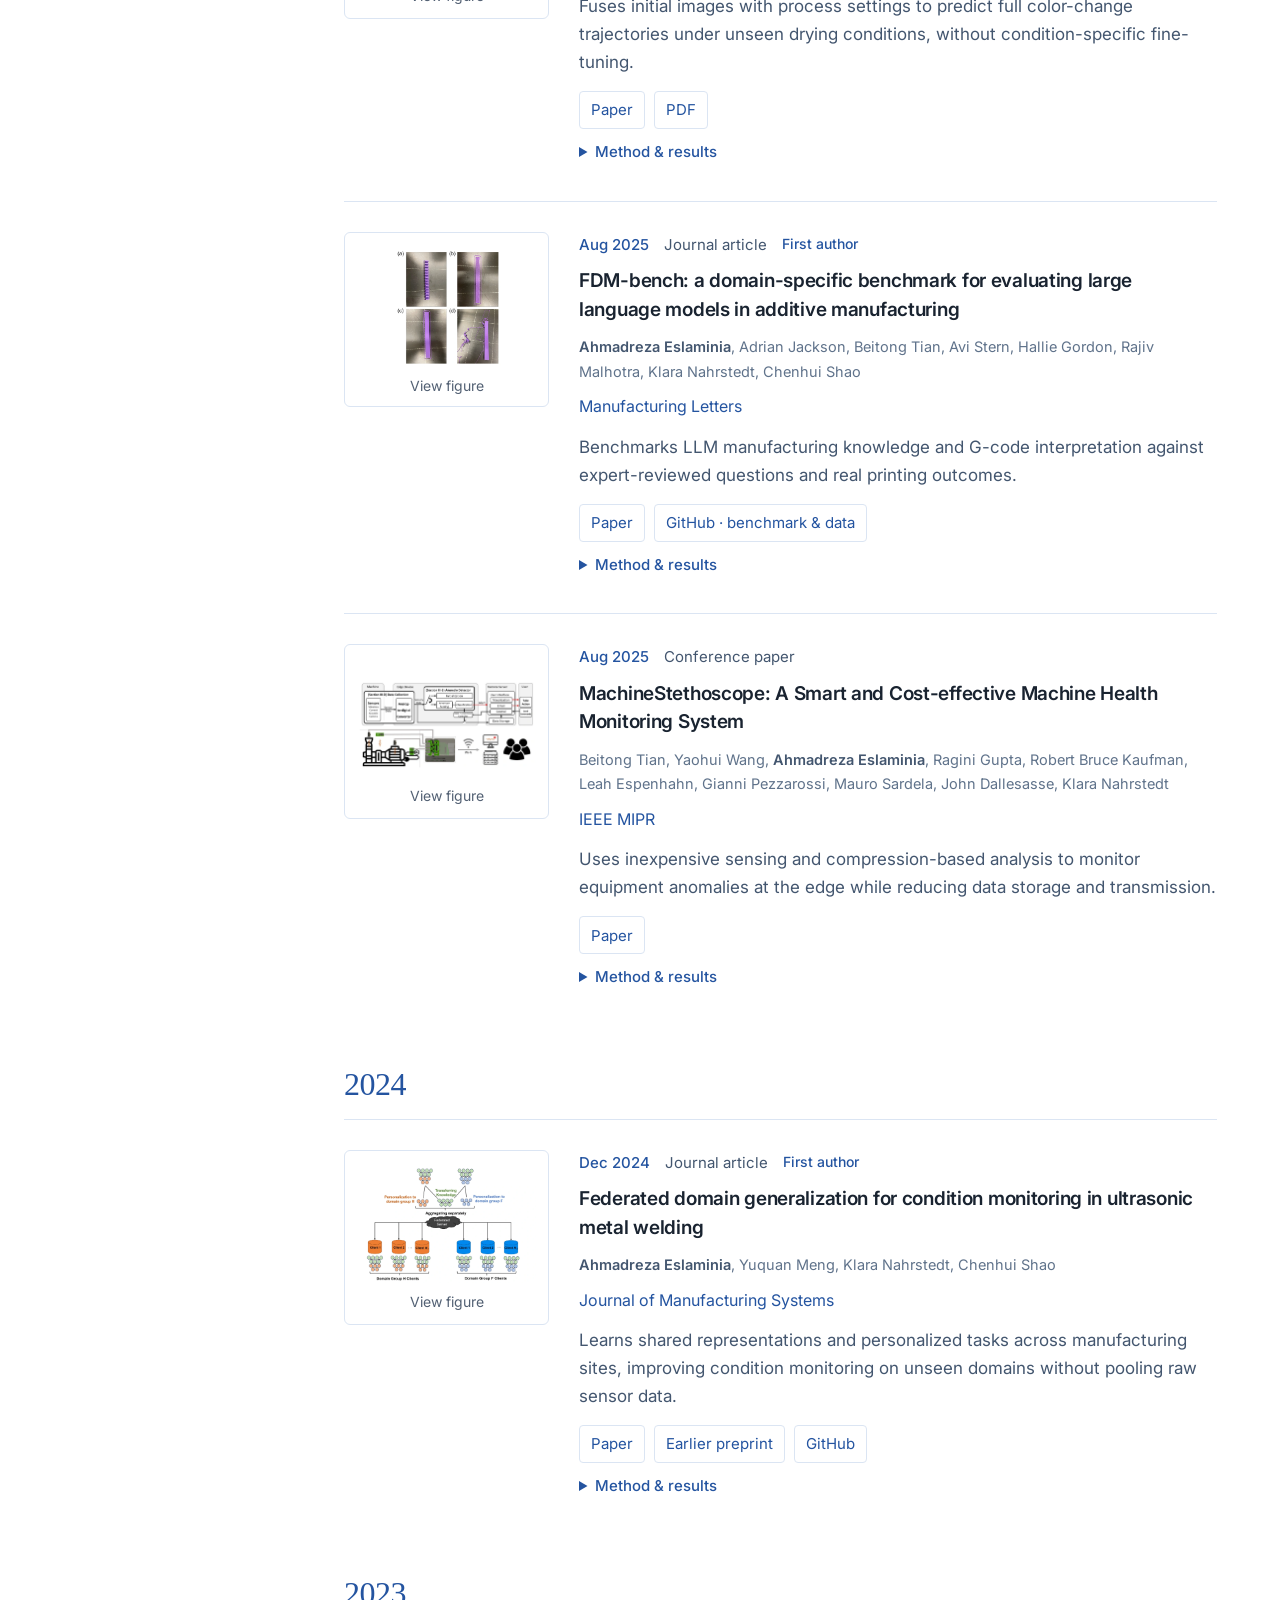
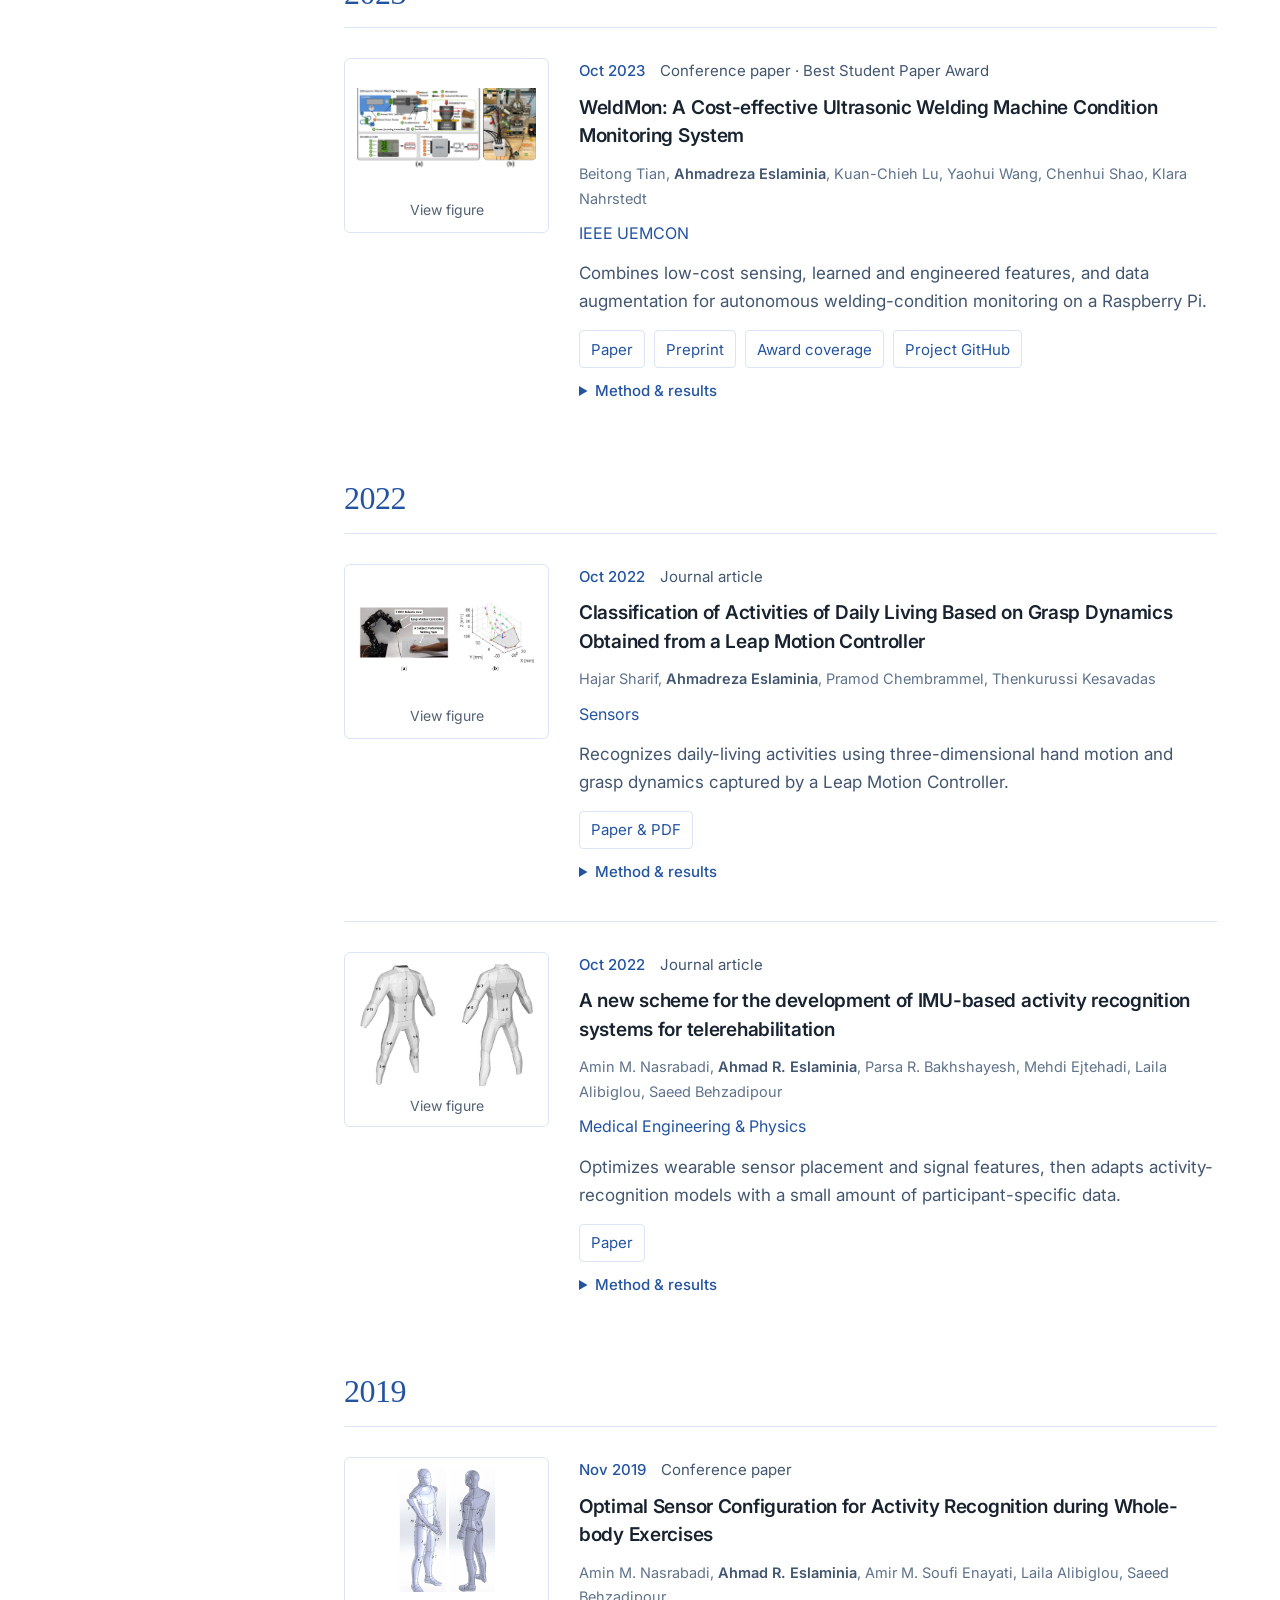
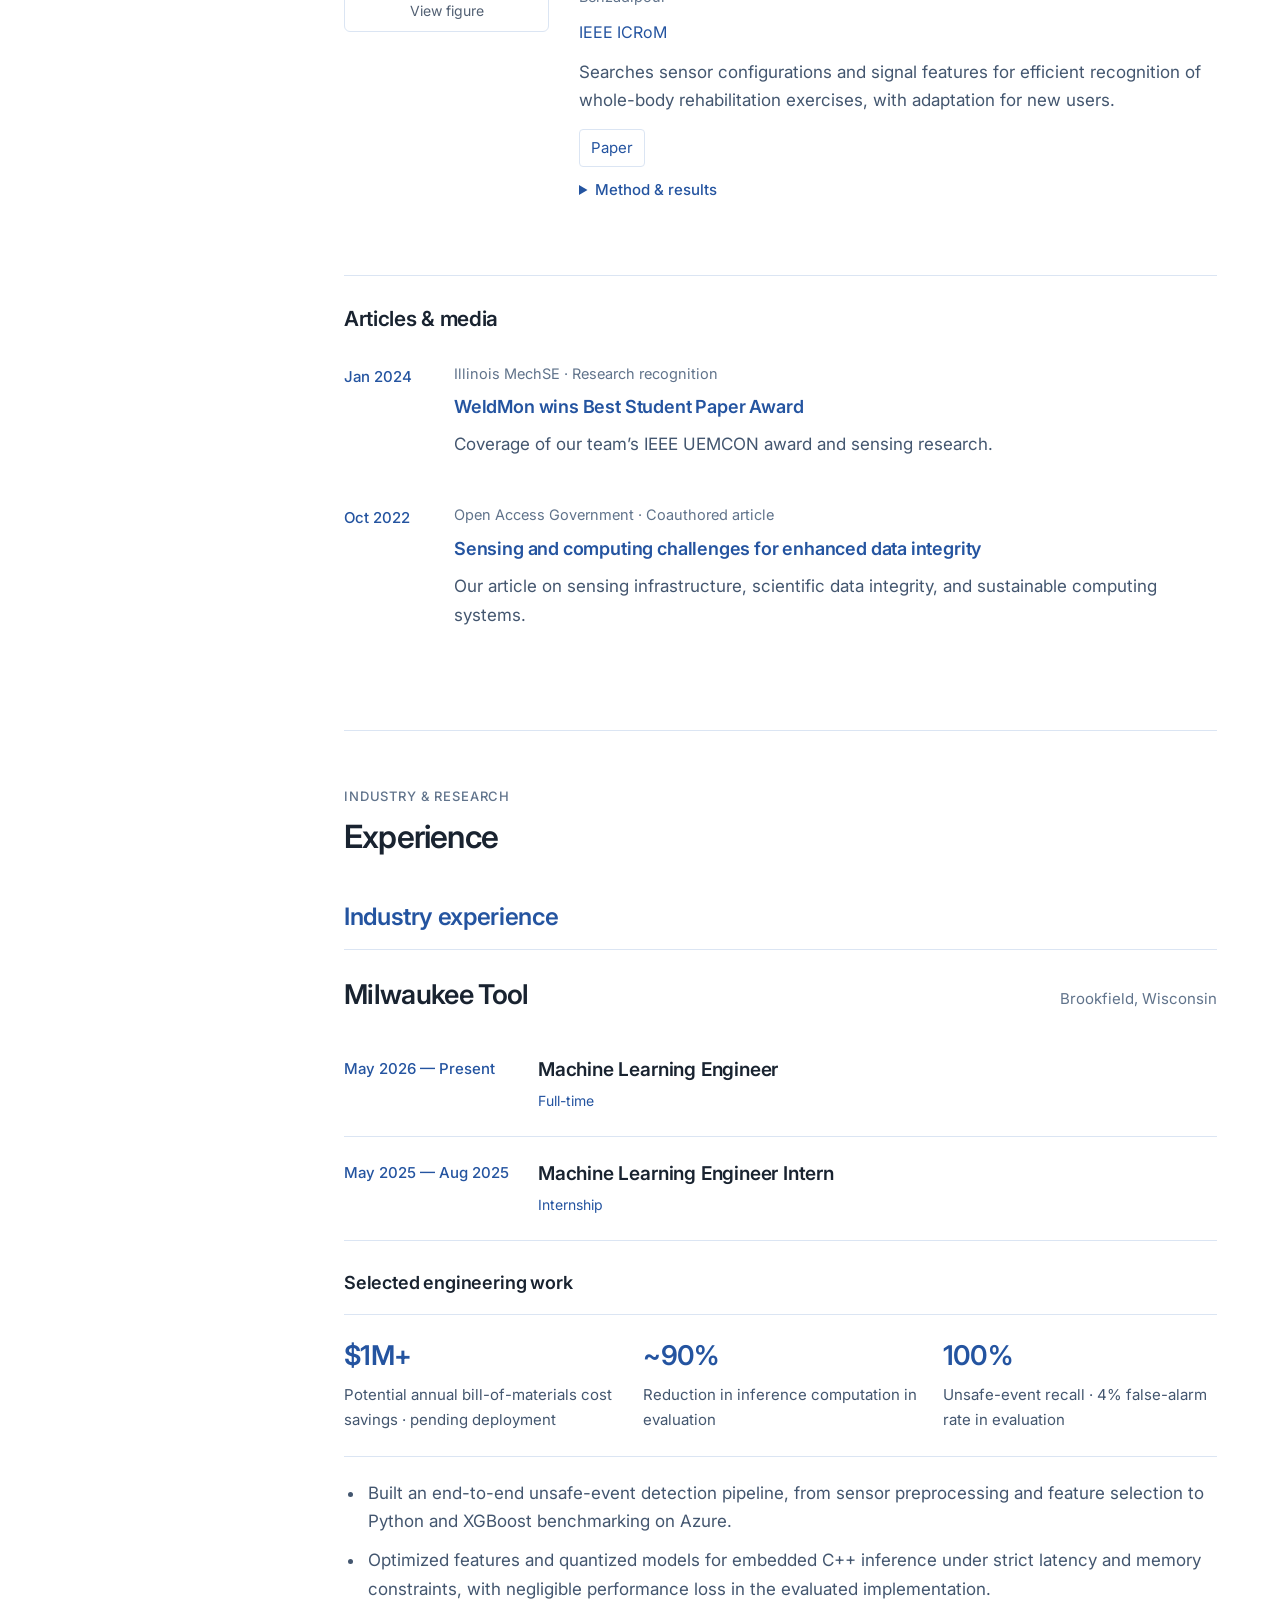
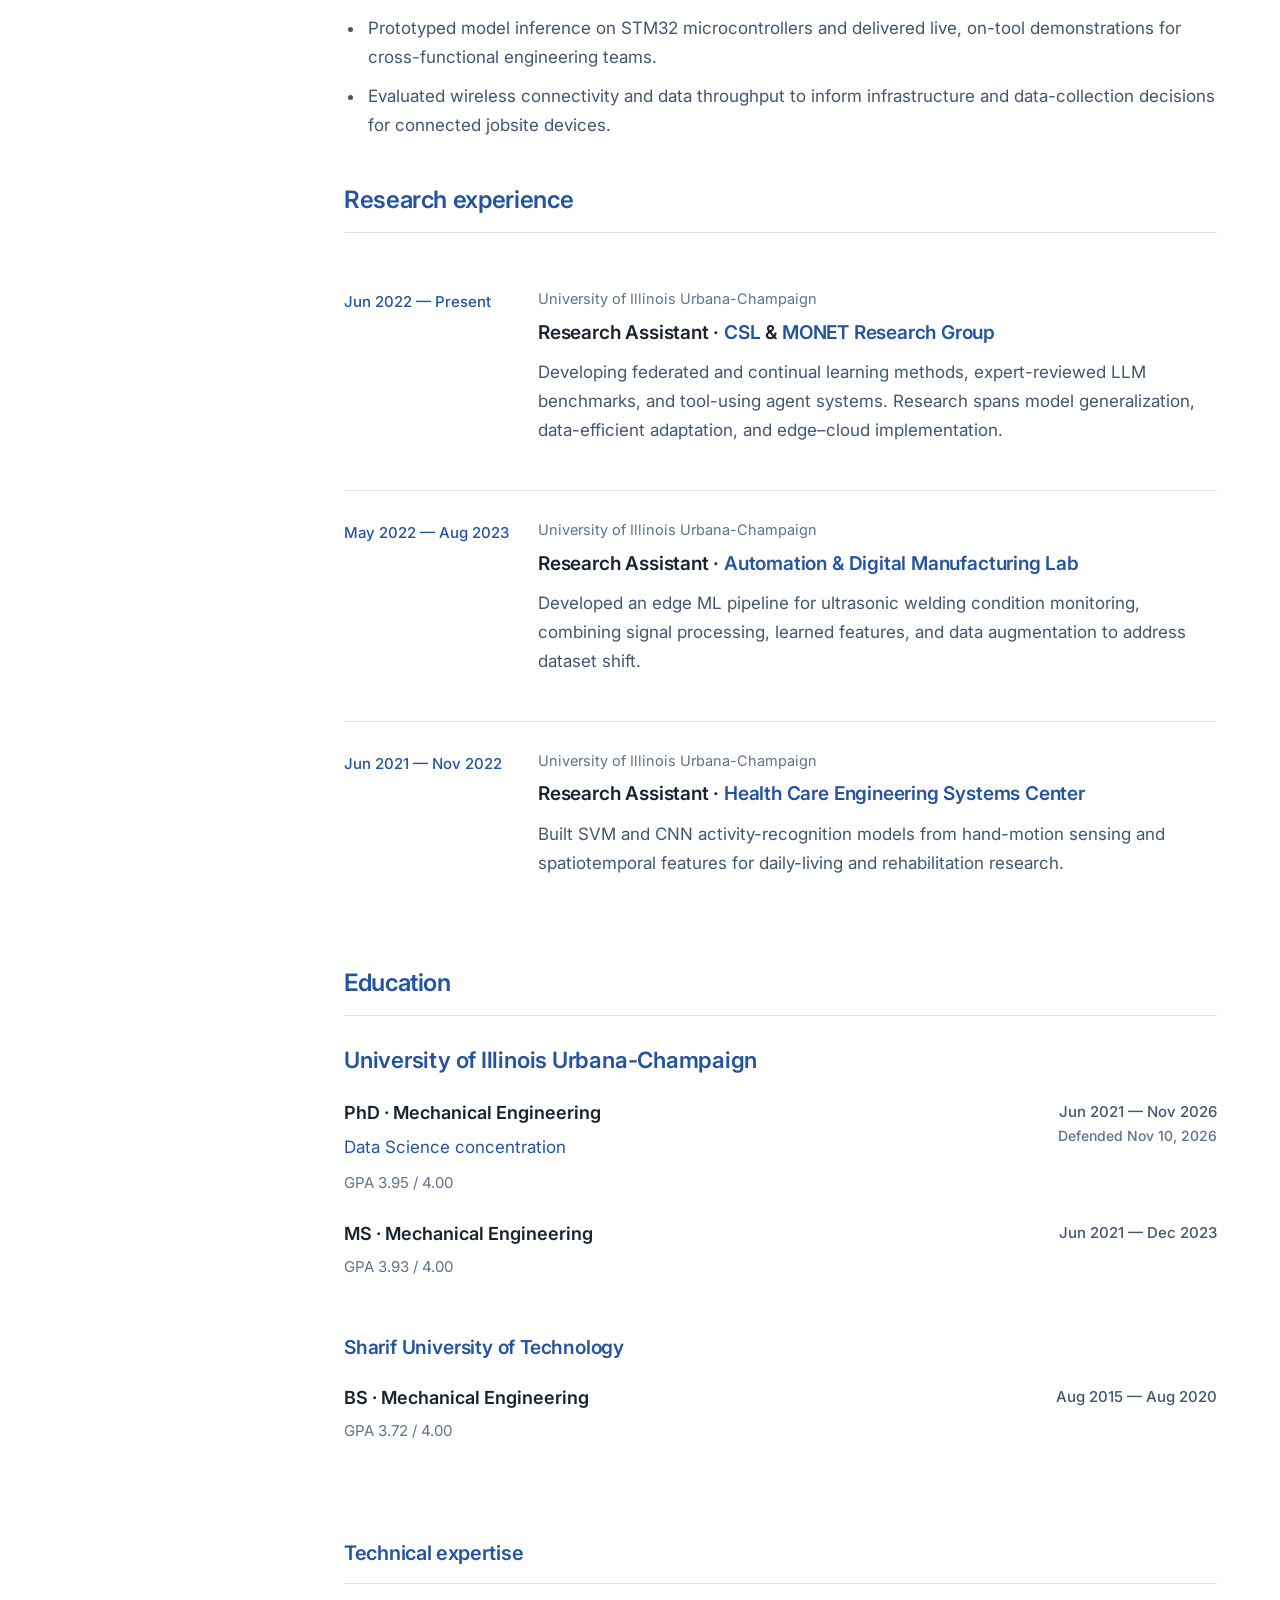
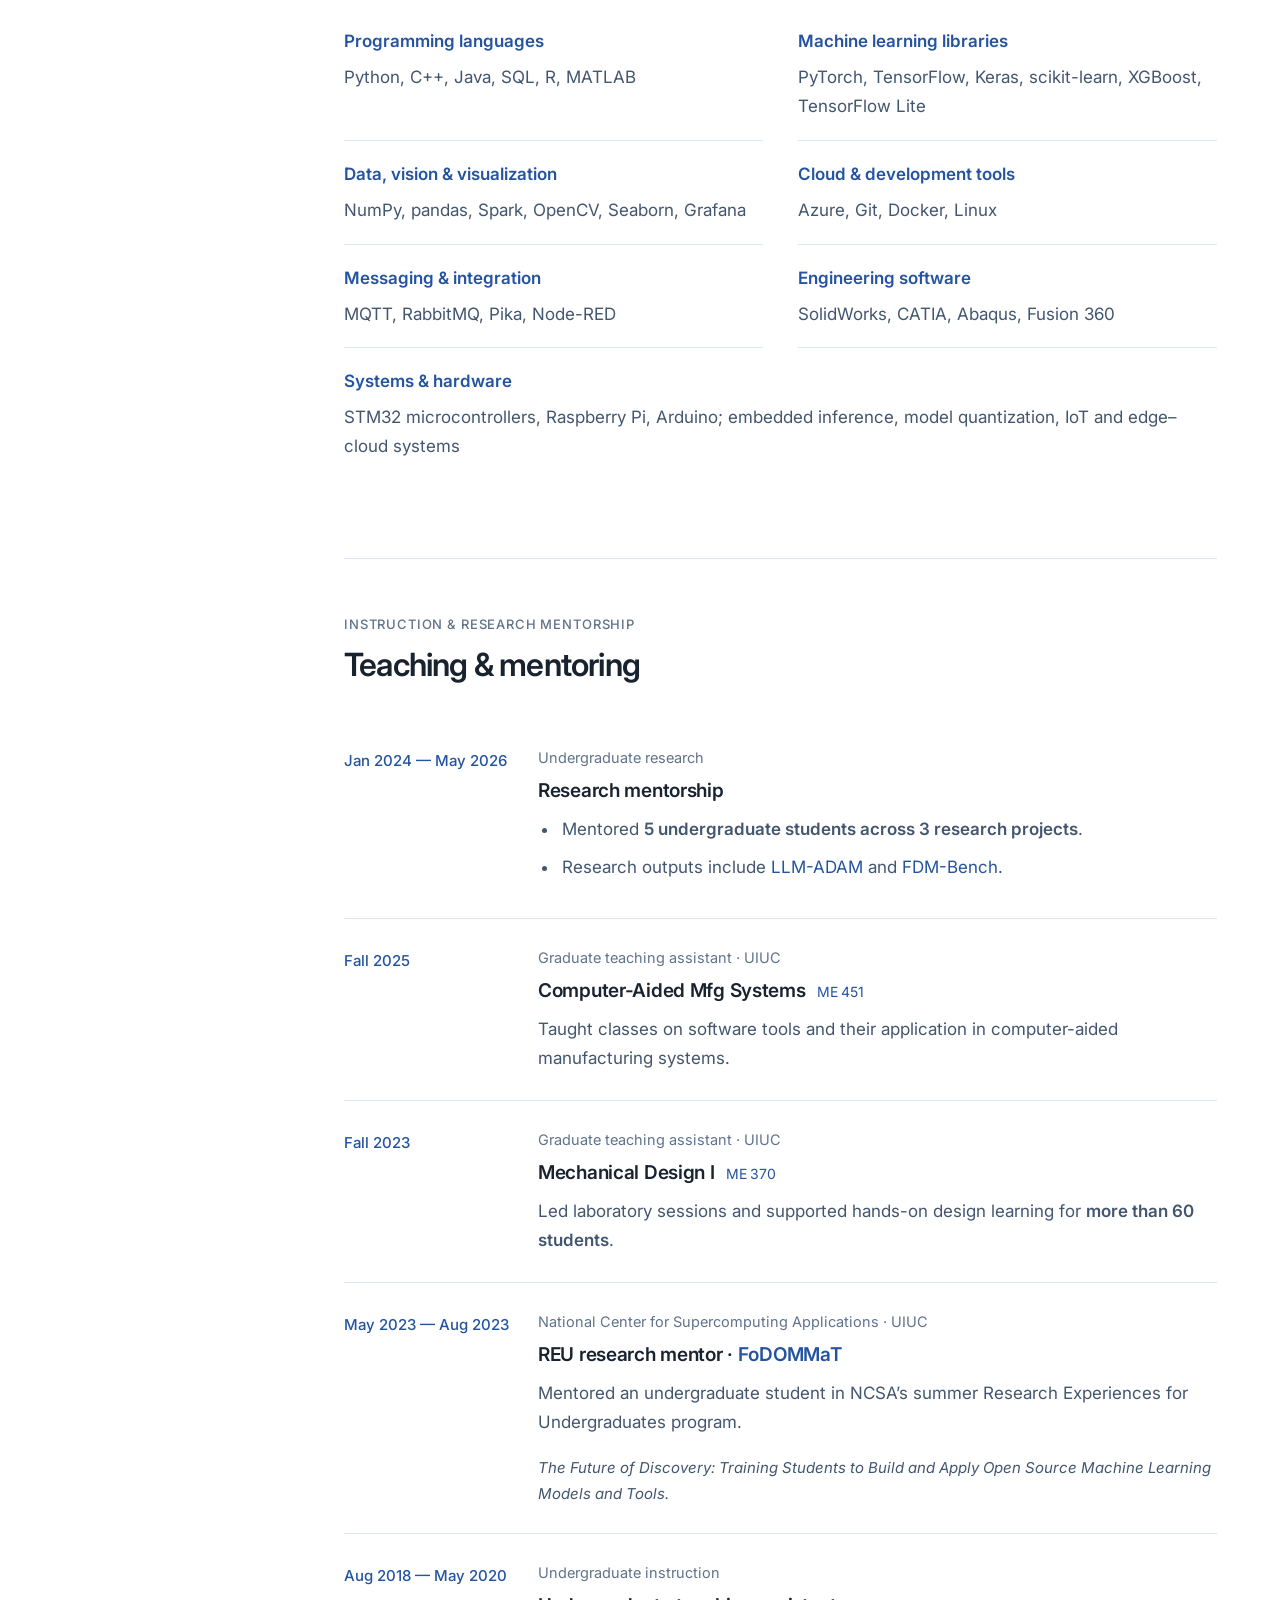
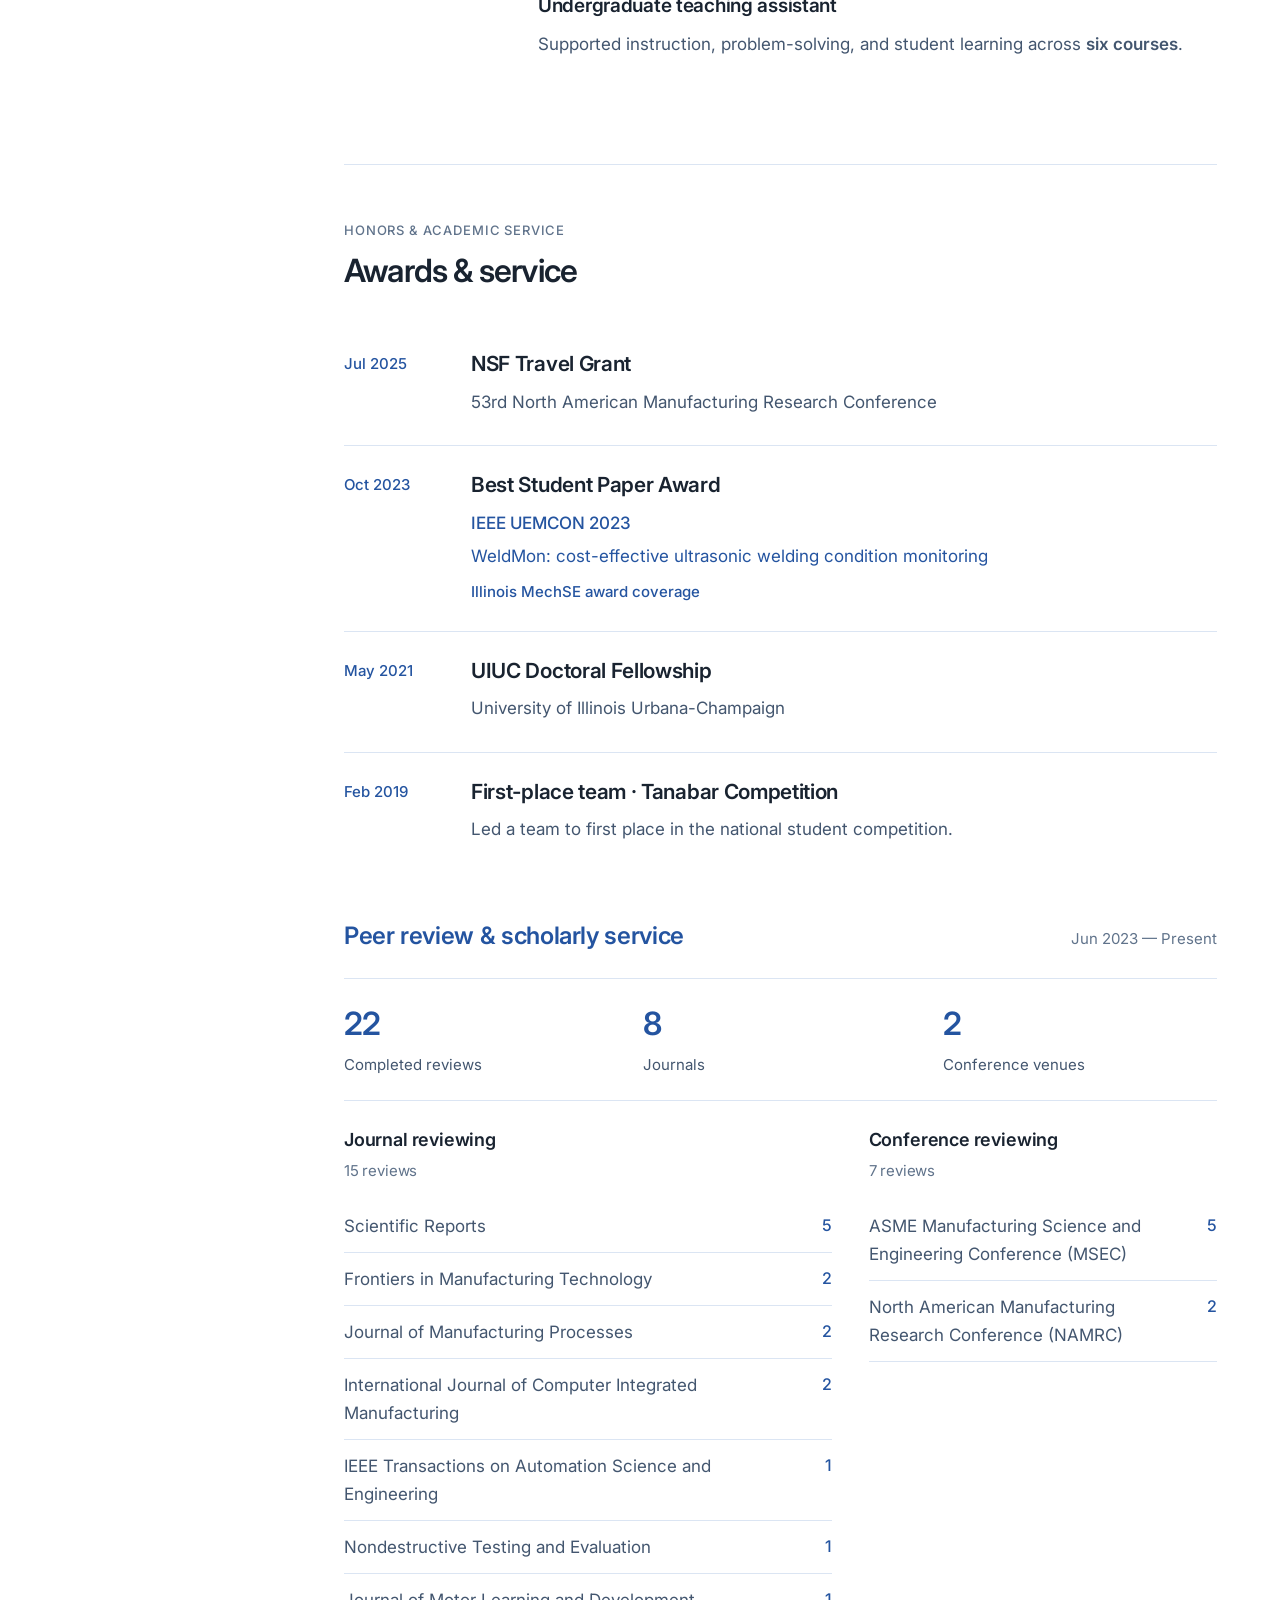
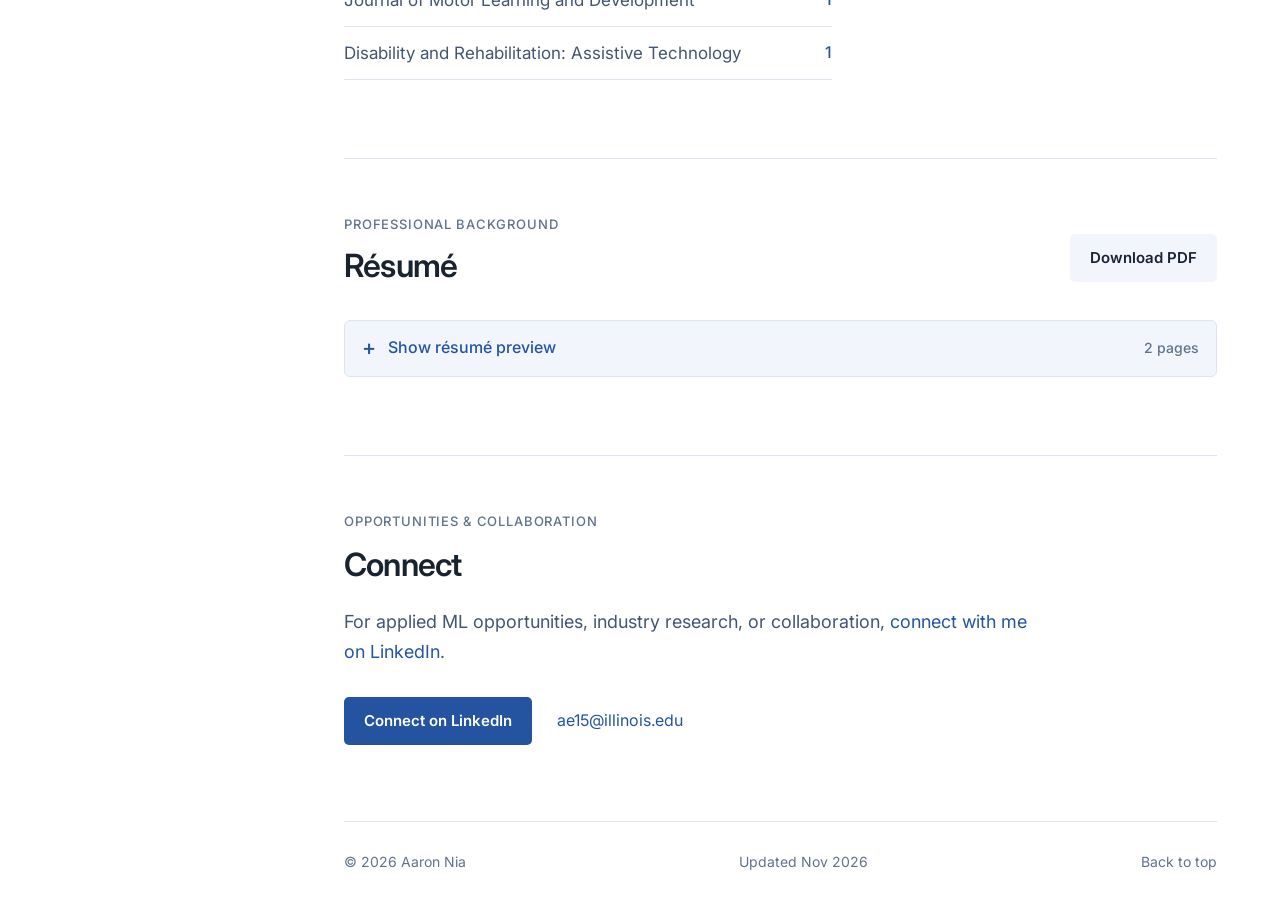
==== commit 4cc908c1: "Update portfolio after PhD defense" ====
--- a/index.html
+++ b/index.html
@@ -4,29 +4,29 @@
   <meta charset="utf-8">
   <meta name="viewport" content="width=device-width, initial-scale=1">
   <meta name="color-scheme" content="light dark">
-  <title>Ahmadreza Nia (Aaron) | Machine Learning Engineer</title>
-  <meta name="description" content="Ahmadreza Nia (Aaron Nia), machine learning engineer and UIUC PhD researcher. Explore publications by Ahmadreza Eslaminia, ML projects, and experience.">
+  <title>Ahmadreza Nia (Aaron), PhD | Machine Learning Engineer</title>
+  <meta name="description" content="Ahmadreza Nia (Aaron Nia), PhD in Mechanical Engineering from UIUC and Machine Learning Engineer at Milwaukee Tool. Explore ML research and publications.">
   <meta name="author" content="Ahmadreza Nia (Aaron Nia)">
   <meta name="robots" content="index, follow, max-image-preview:large">
   <meta name="google-site-verification" content="PKMocvmTGIbZwj_y5T9e4LR53JcuQeKuYhCx6-KR4_Q">
   <link rel="canonical" href="https://ahmadrezania.github.io/">
   <meta property="og:type" content="website">
-  <meta property="og:title" content="Ahmadreza Nia (Aaron) | Machine Learning Engineer">
+  <meta property="og:title" content="Ahmadreza Nia (Aaron), PhD | Machine Learning Engineer">
   <meta property="og:site_name" content="Aaron Nia">
-  <meta property="og:description" content="Ahmadreza Nia (Aaron Nia), machine learning engineer and UIUC PhD researcher. Explore publications by Ahmadreza Eslaminia, ML projects, and experience.">
+  <meta property="og:description" content="Ahmadreza Nia (Aaron Nia), PhD in Mechanical Engineering from UIUC and Machine Learning Engineer at Milwaukee Tool. Explore ML research and publications.">
   <meta property="og:url" content="https://ahmadrezania.github.io/">
   <meta property="og:image" content="https://ahmadrezania.github.io/assets/aaron-nia.jpeg">
   <meta property="og:image:alt" content="Aaron Nia">
   <meta name="twitter:card" content="summary">
-  <meta name="twitter:title" content="Ahmadreza Nia (Aaron) | Machine Learning Engineer">
-  <meta name="twitter:description" content="Ahmadreza Nia (Aaron Nia), machine learning engineer and UIUC PhD researcher. Explore publications by Ahmadreza Eslaminia, ML projects, and experience.">
+  <meta name="twitter:title" content="Ahmadreza Nia (Aaron), PhD | Machine Learning Engineer">
+  <meta name="twitter:description" content="Ahmadreza Nia (Aaron Nia), PhD in Mechanical Engineering from UIUC and Machine Learning Engineer at Milwaukee Tool. Explore ML research and publications.">
   <meta name="twitter:image:alt" content="Aaron Nia">
   <meta name="twitter:image" content="https://ahmadrezania.github.io/assets/aaron-nia.jpeg">
   <link rel="icon" href="assets/favicon.svg" type="image/svg+xml">
   <script>try{document.documentElement.dataset.theme=localStorage.getItem('aaron-theme')||(matchMedia('(prefers-color-scheme: dark)').matches?'dark':'light')}catch(e){}</script>
   <link rel="stylesheet" href="styles.css?v=fa3719f77780">
   <script src="script.js?v=d7c31210e177" defer></script>
-  <script type="application/ld+json">{"@context":"https://schema.org","@graph":[{"@type":"WebSite","@id":"https://ahmadrezania.github.io/#website","url":"https://ahmadrezania.github.io/","name":"Aaron Nia","alternateName":"Ahmadreza Nia","publisher":{"@id":"https://ahmadrezania.github.io/#person"},"inLanguage":"en"},{"@type":"ProfilePage","@id":"https://ahmadrezania.github.io/#webpage","url":"https://ahmadrezania.github.io/","name":"Ahmadreza Nia (Aaron) | Machine Learning Engineer","description":"Ahmadreza Nia (Aaron Nia), machine learning engineer and UIUC PhD researcher. Explore publications by Ahmadreza Eslaminia, ML projects, and experience.","isPartOf":{"@id":"https://ahmadrezania.github.io/#website"},"mainEntity":{"@id":"https://ahmadrezania.github.io/#person"},"dateModified":"2026-10-15","inLanguage":"en"},{"@type":"Person","name":"Ahmadreza Nia","alternateName":["Aaron Nia","Ahmadreza (Aaron) Nia","Ahmadreza Eslaminia","Ahmad R. Eslaminia","Ahmad Nia","Ahmad Eslaminia"],"url":"https://ahmadrezania.github.io/","jobTitle":"Machine Learning Engineer","worksFor":{"@type":"Organization","name":"Milwaukee Tool"},"alumniOf":[{"@type":"CollegeOrUniversity","name":"University of Illinois Urbana-Champaign"},{"@type":"CollegeOrUniversity","name":"Sharif University of Technology"}],"sameAs":["https://github.com/AhmadrezaNia","https://scholar.google.com/citations?user=Gnpq2JgAAAAJ&hl=en","https://www.linkedin.com/in/ar-nia/","https://orcid.org/0000-0002-9538-3328"],"@id":"https://ahmadrezania.github.io/#person","image":"https://ahmadrezania.github.io/assets/aaron-nia.jpeg","mainEntityOfPage":{"@id":"https://ahmadrezania.github.io/#webpage"},"knowsAbout":["Machine learning","Continual learning","Federated learning","LLM evaluation","Embedded inference"]}]}</script>
+  <script type="application/ld+json">{"@context":"https://schema.org","@graph":[{"@type":"WebSite","@id":"https://ahmadrezania.github.io/#website","url":"https://ahmadrezania.github.io/","name":"Aaron Nia","alternateName":"Ahmadreza Nia","publisher":{"@id":"https://ahmadrezania.github.io/#person"},"inLanguage":"en"},{"@type":"ProfilePage","@id":"https://ahmadrezania.github.io/#webpage","url":"https://ahmadrezania.github.io/","name":"Ahmadreza Nia (Aaron), PhD | Machine Learning Engineer","description":"Ahmadreza Nia (Aaron Nia), PhD in Mechanical Engineering from UIUC and Machine Learning Engineer at Milwaukee Tool. Explore ML research and publications.","isPartOf":{"@id":"https://ahmadrezania.github.io/#website"},"mainEntity":{"@id":"https://ahmadrezania.github.io/#person"},"dateModified":"2026-11-14T09:43:12-06:00","inLanguage":"en"},{"@type":"Person","name":"Ahmadreza Nia","alternateName":["Aaron Nia","Ahmadreza (Aaron) Nia","Ahmadreza Eslaminia","Ahmad R. Eslaminia","Ahmad Nia","Ahmad Eslaminia"],"url":"https://ahmadrezania.github.io/","jobTitle":"Machine Learning Engineer","worksFor":{"@type":"Organization","name":"Milwaukee Tool"},"alumniOf":[{"@type":"CollegeOrUniversity","name":"University of Illinois Urbana-Champaign"},{"@type":"CollegeOrUniversity","name":"Sharif University of Technology"}],"sameAs":["https://github.com/AhmadrezaNia","https://scholar.google.com/citations?user=Gnpq2JgAAAAJ&hl=en","https://www.linkedin.com/in/ar-nia/","https://orcid.org/0000-0002-9538-3328"],"@id":"https://ahmadrezania.github.io/#person","image":"https://ahmadrezania.github.io/assets/aaron-nia.jpeg","mainEntityOfPage":{"@id":"https://ahmadrezania.github.io/#webpage"},"knowsAbout":["Machine learning","Continual learning","Federated learning","LLM evaluation","Embedded inference"]}]}</script>
 </head>
 <body>
 <a class="skip-link" href="#main">Skip to content</a>
@@ -37,7 +37,7 @@
       <a class="profile-name" href="#overview">Aaron Nia</a>
       <div class="profile-affiliations" aria-label="Current roles">
         <div class="profile-affiliation"><span class="profile-affiliation-role">Machine Learning Engineer</span><span class="profile-affiliation-place">Milwaukee Tool</span></div>
-        <div class="profile-affiliation"><span class="profile-affiliation-role">PhD Candidate · Researcher</span><span class="profile-affiliation-place">UIUC</span></div>
+        <div class="profile-affiliation"><span class="profile-affiliation-role">PhD · Researcher</span><span class="profile-affiliation-place">UIUC</span></div>
       </div>
       <div class="profile-links">
         <a href="https://www.linkedin.com/in/ar-nia/" target="_blank" rel="noopener noreferrer" aria-label="LinkedIn"><svg aria-hidden="true" viewBox="0 0 24 24"><rect x="3" y="3" width="18" height="18" rx="2"/><path d="M7 10v7m0-10v.1M11 17v-7m0 3c0-4 6-4 6 0v4"/></svg><span>LinkedIn</span></a>
@@ -65,9 +65,9 @@
       <button class="portrait-mobile" type="button" data-portrait="assets/aaron-nia.jpeg" aria-label="Enlarge portrait of Aaron Nia"><img src="assets/aaron-nia.jpeg" alt="Aaron Nia" width="400" height="400" fetchpriority="high"></button>
       <h1 id="intro-title">Hi, I’m Aaron.</h1>
       <p class="intro-lead">I build machine learning systems, from research to deployment.</p>
-      <p>I’m Ahmadreza Nia (Aaron), a <strong>Machine Learning Engineer at Milwaukee Tool</strong> and a final-year PhD candidate at the <strong>University of Illinois Urbana-Champaign</strong>. My work spans custom ML model development, continual and federated learning, LLM systems and evaluation, and efficient deployment.</p>
+      <p>I’m Ahmadreza Nia (Aaron), a <strong>Machine Learning Engineer at Milwaukee Tool</strong> with a <strong>PhD in Mechanical Engineering</strong> and a Data Science concentration from the <strong>University of Illinois Urbana-Champaign</strong>. My work spans custom ML model development, continual and federated learning, LLM systems and evaluation, and efficient deployment.</p>
       <p>I work across algorithm design, model evaluation, sensor and time-series data, and embedded inference, connecting research ideas with working systems.</p>
-      <p class="advisors">I’m advised by <a href="https://siebelschool.illinois.edu/about/people/faculty/klara" target="_blank" rel="noopener noreferrer">Prof. Klara Nahrstedt</a> (Computer Science) and <a href="https://me.engin.umich.edu/people/faculty/chenhui-shao/" target="_blank" rel="noopener noreferrer">Prof. Chenhui Shao</a> (Mechanical Engineering).</p>
+      <p class="advisors">My doctoral research was advised by <a href="https://siebelschool.illinois.edu/about/people/faculty/klara" target="_blank" rel="noopener noreferrer">Prof. Klara Nahrstedt</a> (Computer Science) and <a href="https://me.engin.umich.edu/people/faculty/chenhui-shao/" target="_blank" rel="noopener noreferrer">Prof. Chenhui Shao</a> (Mechanical Engineering).</p>
       <div class="profile-links mobile-profile-links">
         <a href="https://www.linkedin.com/in/ar-nia/" target="_blank" rel="noopener noreferrer" aria-label="LinkedIn"><svg aria-hidden="true" viewBox="0 0 24 24"><rect x="3" y="3" width="18" height="18" rx="2"/><path d="M7 10v7m0-10v.1M11 17v-7m0 3c0-4 6-4 6 0v4"/></svg><span>LinkedIn</span></a>
         <a href="https://scholar.google.com/citations?user=Gnpq2JgAAAAJ&hl=en" target="_blank" rel="noopener noreferrer" aria-label="Google Scholar"><svg aria-hidden="true" viewBox="0 0 24 24"><path d="m2 9 10-6 10 6-10 6zM6 12v6c4 3 8 3 12 0v-6M22 9v9"/></svg><span>Google Scholar</span></a>
@@ -78,6 +78,7 @@
 
       <div class="news-section" id="news"><h2>Latest updates</h2>
         <ol class="news-list">
+          <li><time datetime="2026-11-10">Nov 2026</time><p>I successfully defended my PhD dissertation at the <strong>University of Illinois Urbana-Champaign</strong> on November 10.</p></li>
           <li><time datetime="2026-10">Oct 2026</time><p>My continual learning paper is accepted at <a href="#paper-clea">CLEA, a NeurIPS 2026 workshop</a>.</p></li>
           <li><time datetime="2026-09">Sep 2026</time><p>Our <a href="#paper-adaptive-faults">few-shot continual learning and anomaly detection</a> work is published in <em>Machine Learning: Engineering</em>.</p></li>
           <li><time datetime="2026-05">May 2026</time><p>I joined <strong>Milwaukee Tool as a full-time Machine Learning Engineer</strong>, following my summer 2025 internship.</p></li>
@@ -202,7 +203,7 @@
       </div>
       <div class="experience-group education"><h3 class="group-title">Education</h3>
         <article class="education-institution uiuc-education"><h4>University of Illinois Urbana-Champaign</h4>
-          <div class="degree-row"><div><h5>PhD · Mechanical Engineering</h5><p class="degree-focus">Data Science concentration</p><p class="degree-meta">GPA 3.95 / 4.00</p></div><time datetime="2021-06">Jun 2021 — Nov 2026<span>Expected completion</span></time></div>
+          <div class="degree-row"><div><h5>PhD · Mechanical Engineering</h5><p class="degree-focus">Data Science concentration</p><p class="degree-meta">GPA 3.95 / 4.00</p></div><time datetime="2021-06">Jun 2021 — Nov 2026<span>Defended Nov 10, 2026</span></time></div>
           <div class="degree-row"><div><h5>MS · Mechanical Engineering</h5><p class="degree-meta">GPA 3.93 / 4.00</p></div><time datetime="2021-06">Jun 2021 — Dec 2023</time></div>
         </article>
         <article class="education-institution"><h4>Sharif University of Technology</h4><div class="degree-row"><div><h5>BS · Mechanical Engineering</h5><p class="degree-meta">GPA 3.72 / 4.00</p></div><time datetime="2015-08">Aug 2015 — Aug 2020</time></div></article>
@@ -265,7 +266,7 @@
       </details>
     </section>
     <section id="connect" class="section contact" aria-labelledby="connect-title"><p class="eyebrow">Opportunities & collaboration</p><h2 id="connect-title">Connect</h2><p>For applied ML opportunities, industry research, or collaboration, <a href="https://www.linkedin.com/in/ar-nia/" target="_blank" rel="noopener noreferrer">connect with me on LinkedIn</a>.</p><div class="contact-actions"><a class="button primary" href="https://www.linkedin.com/in/ar-nia/" target="_blank" rel="noopener noreferrer">Connect on LinkedIn</a><a class="contact-email" href="mailto:ae15@illinois.edu">ae15@illinois.edu</a></div></section>
-    <footer class="footer"><span>© 2026 Aaron Nia</span><span>Updated Oct 2026</span><a href="#overview">Back to top</a></footer>
+    <footer class="footer"><span>© 2026 Aaron Nia</span><span>Updated Nov 2026</span><a href="#overview">Back to top</a></footer>
   </main>
 </div>
 <dialog id="figure-dialog" aria-labelledby="figure-caption"><div class="dialog-top"><span id="dialog-kind">Research figure</span><button type="button" id="close-dialog" aria-label="Close image">Close</button></div><img id="expanded-figure" alt=""><p id="figure-caption"></p></dialog>
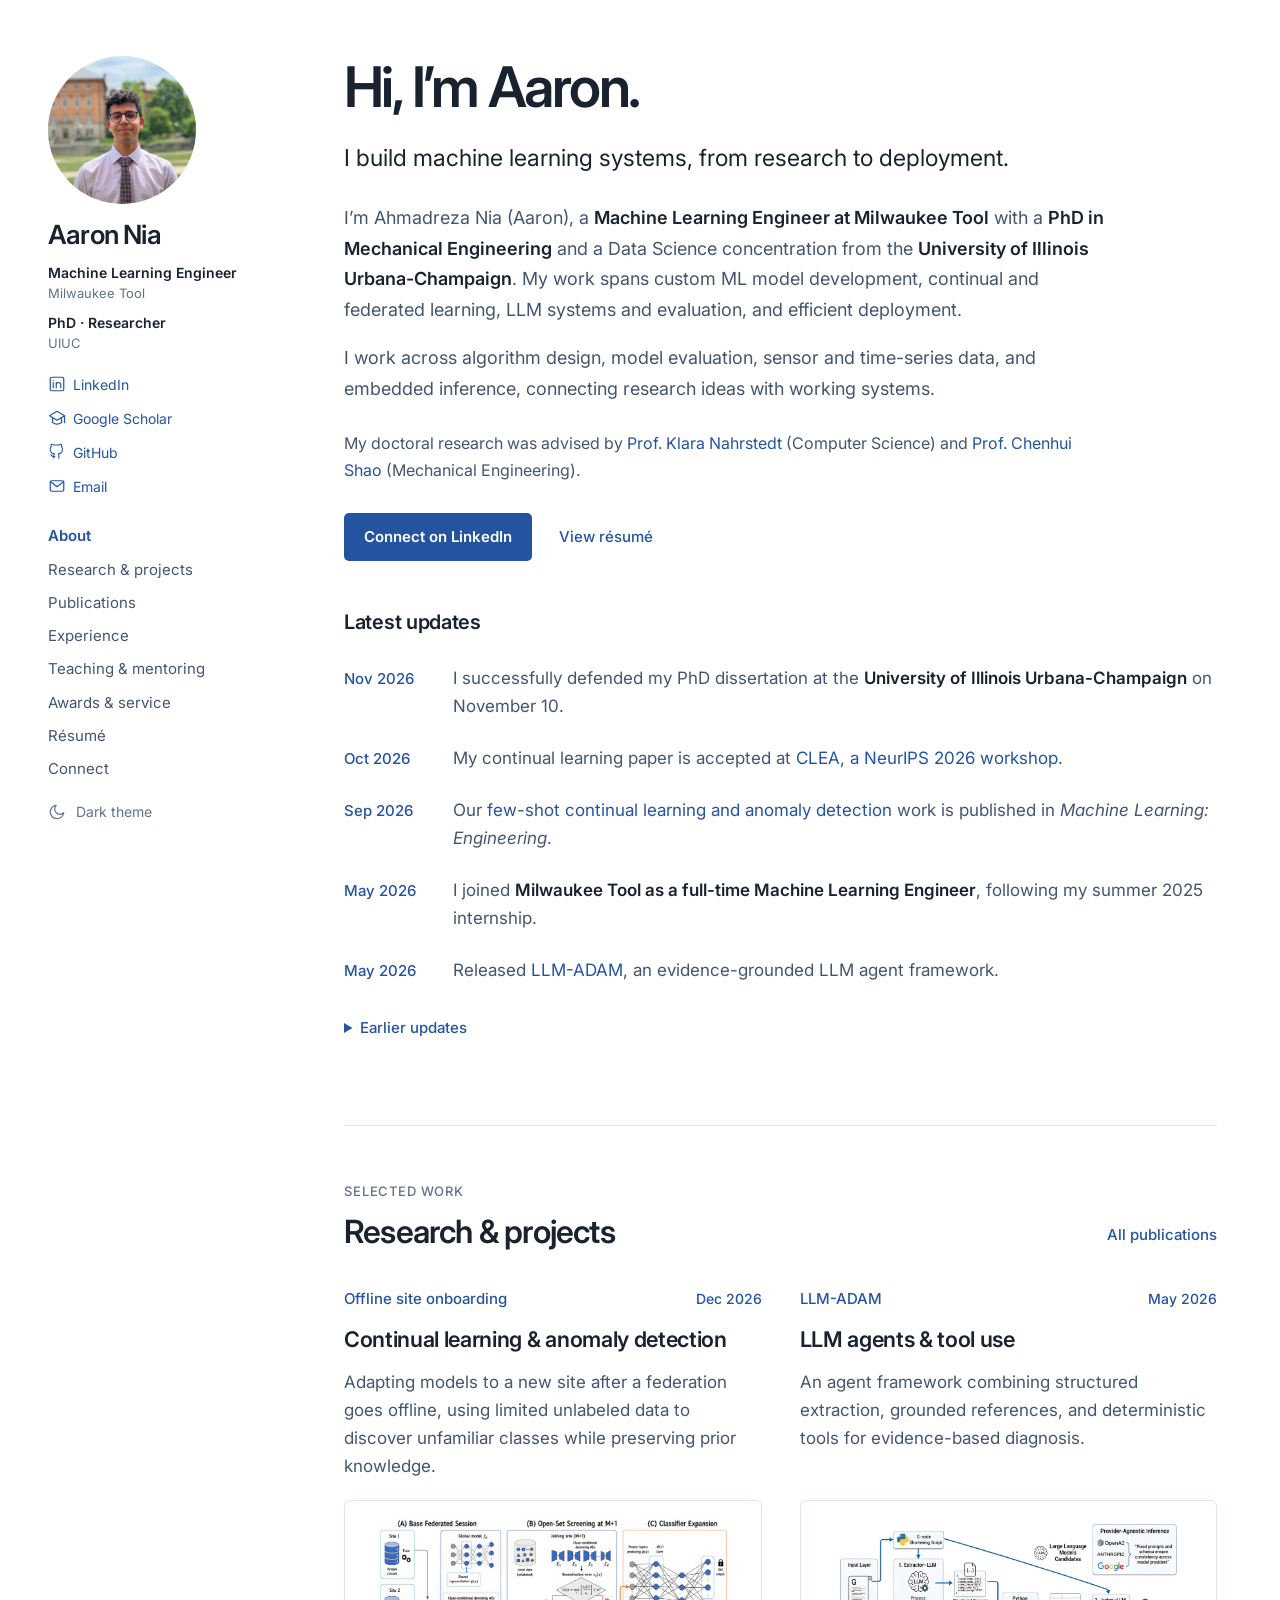
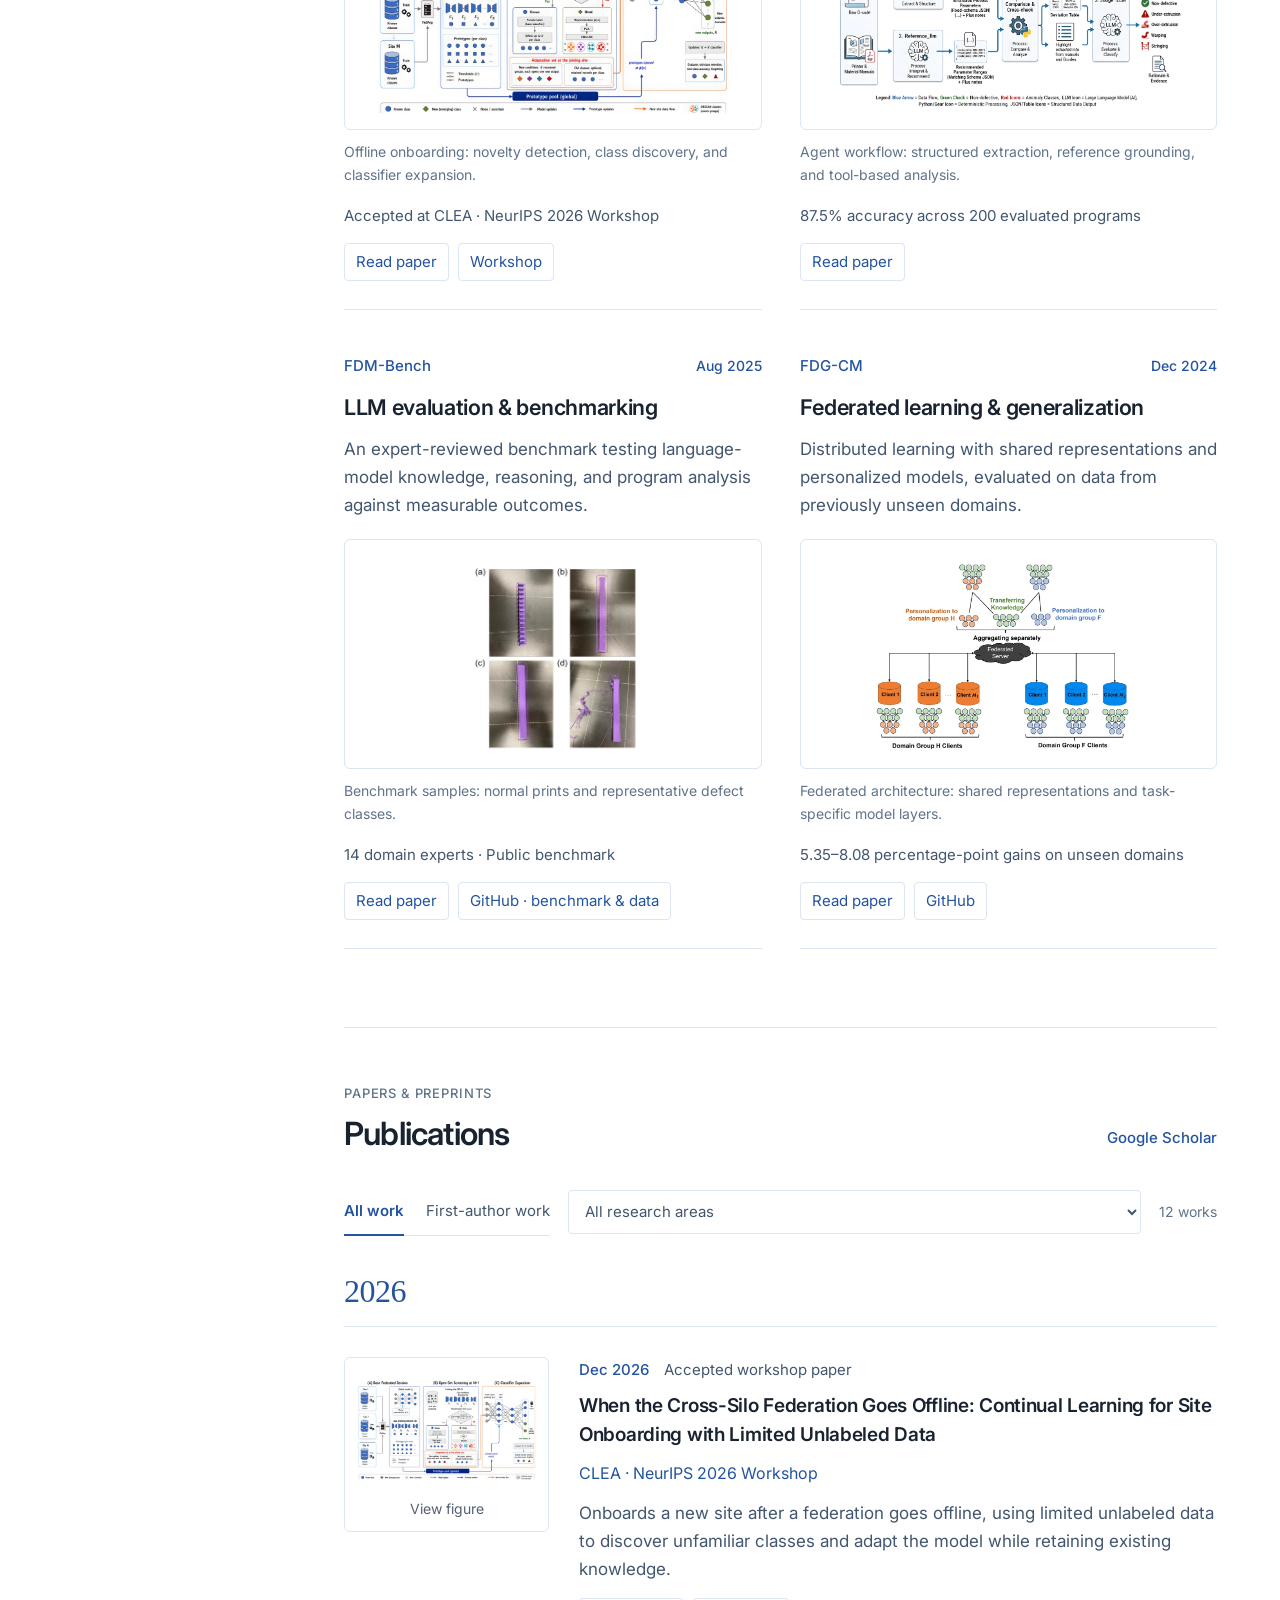
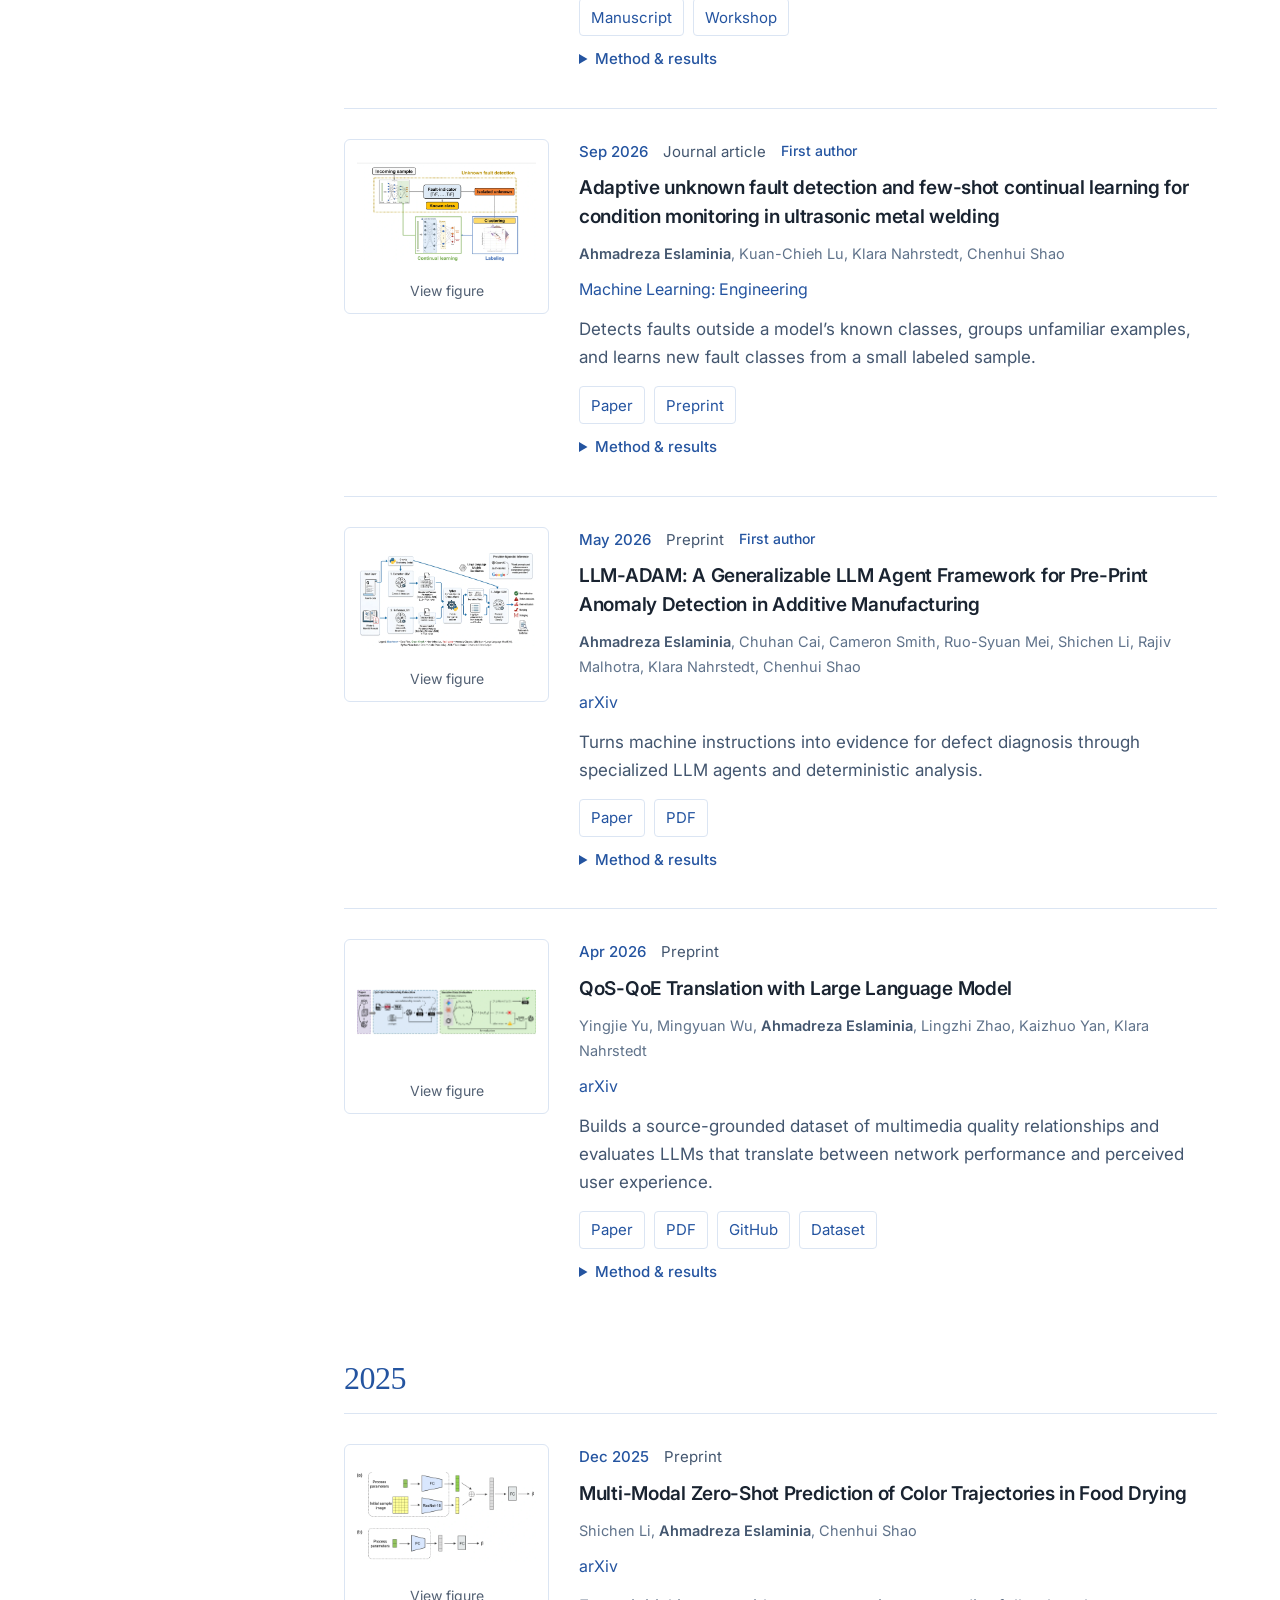
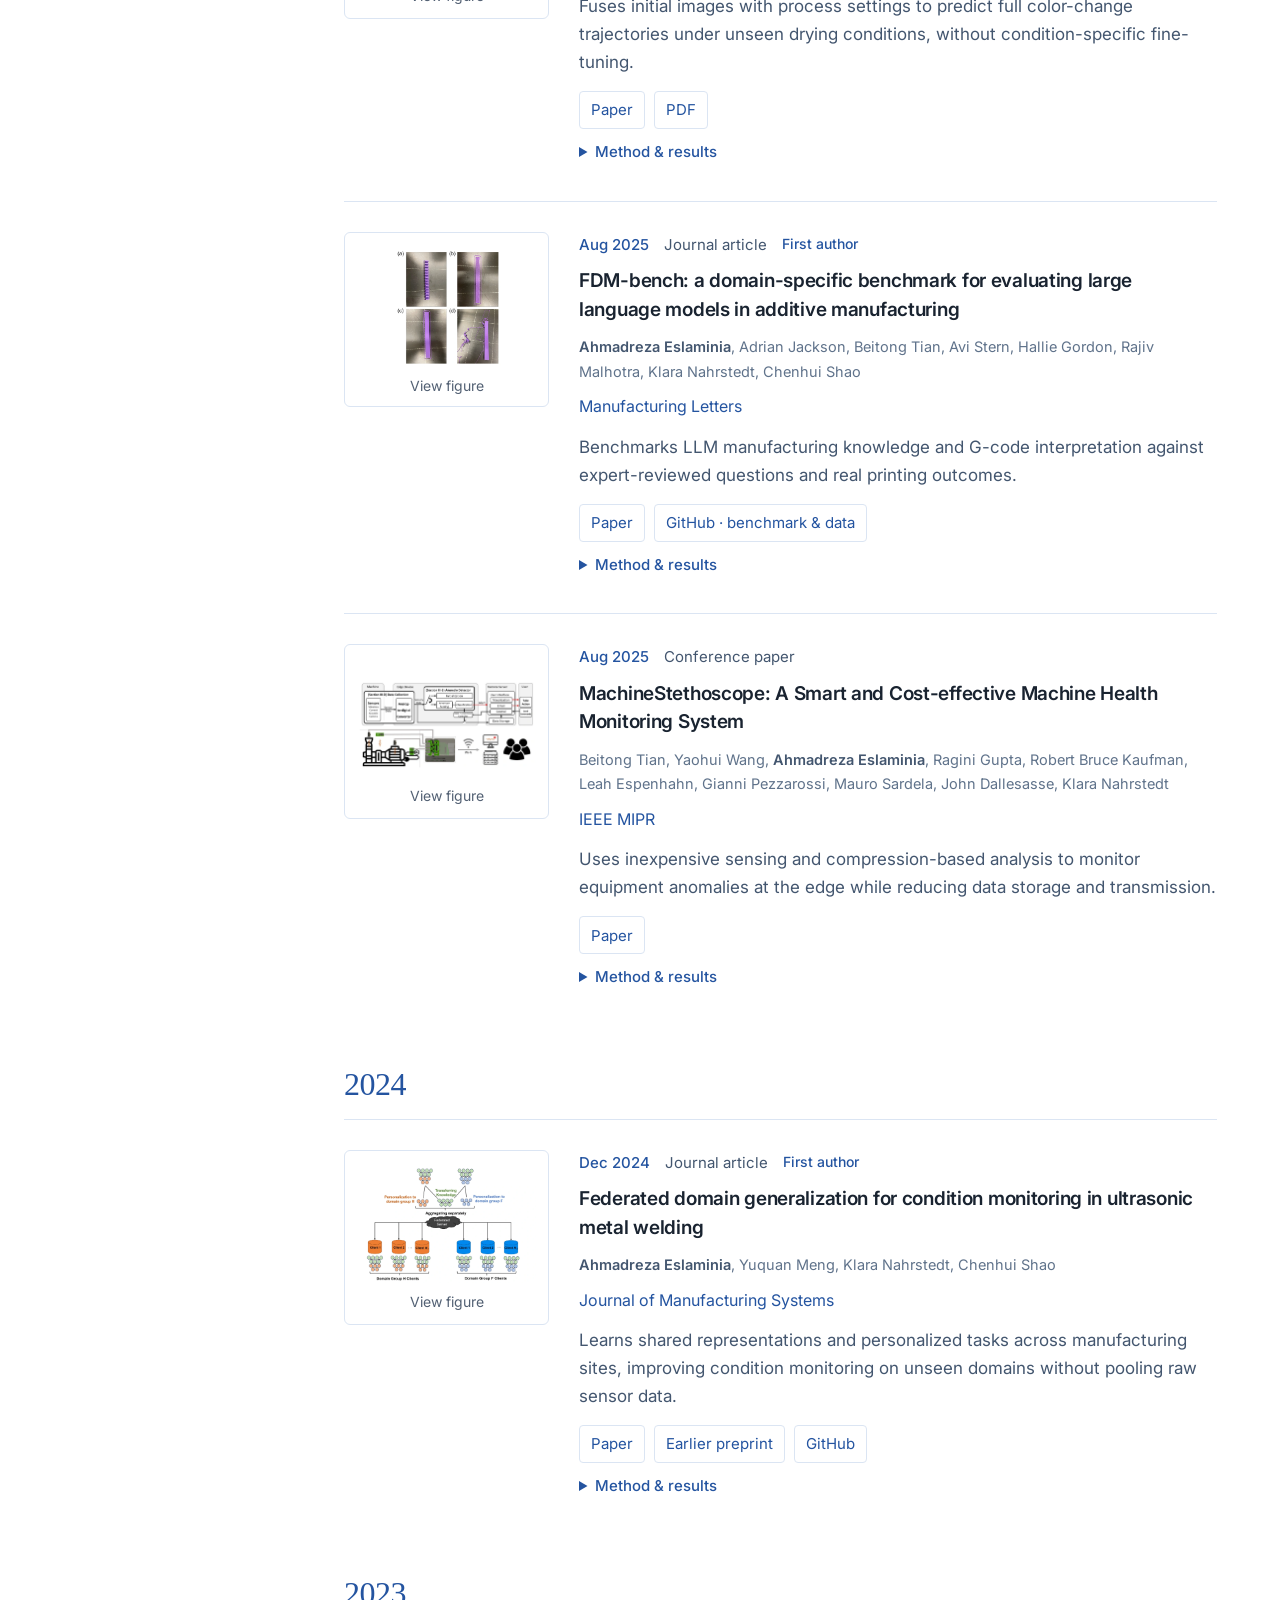
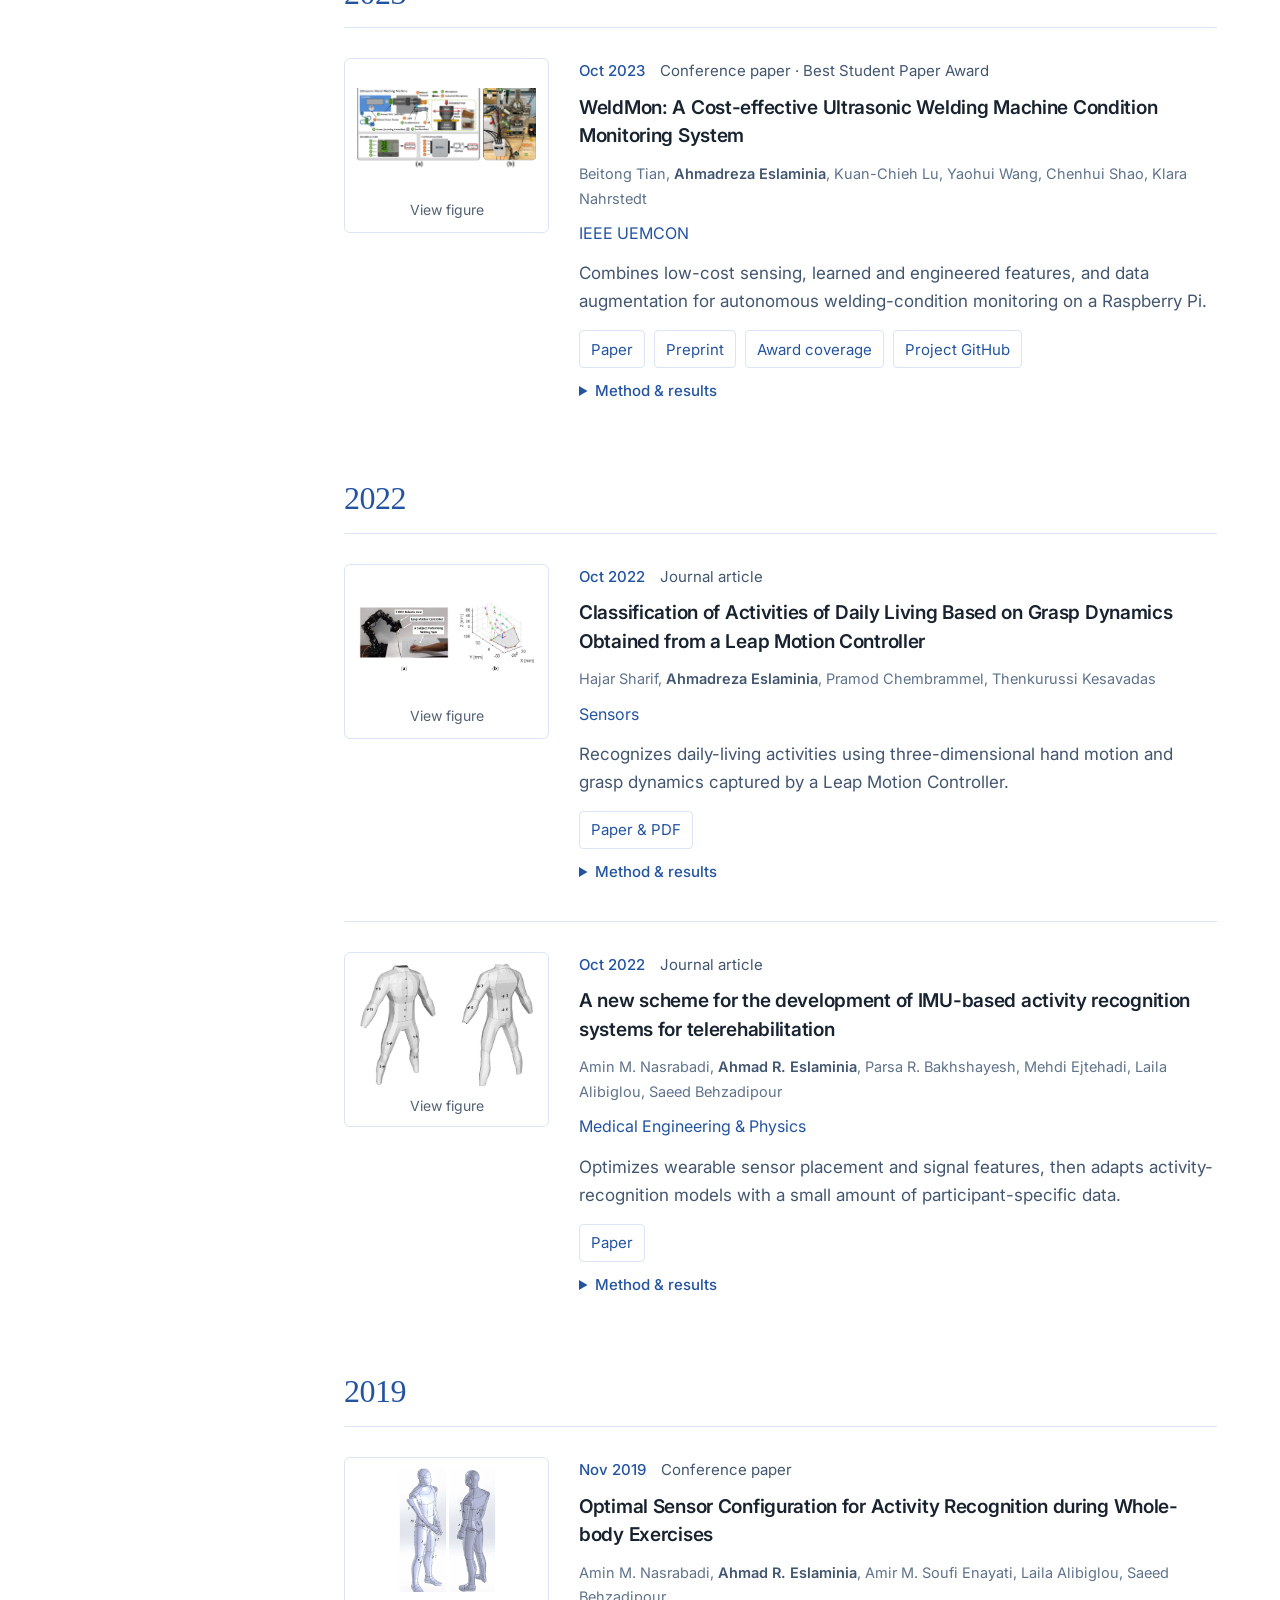
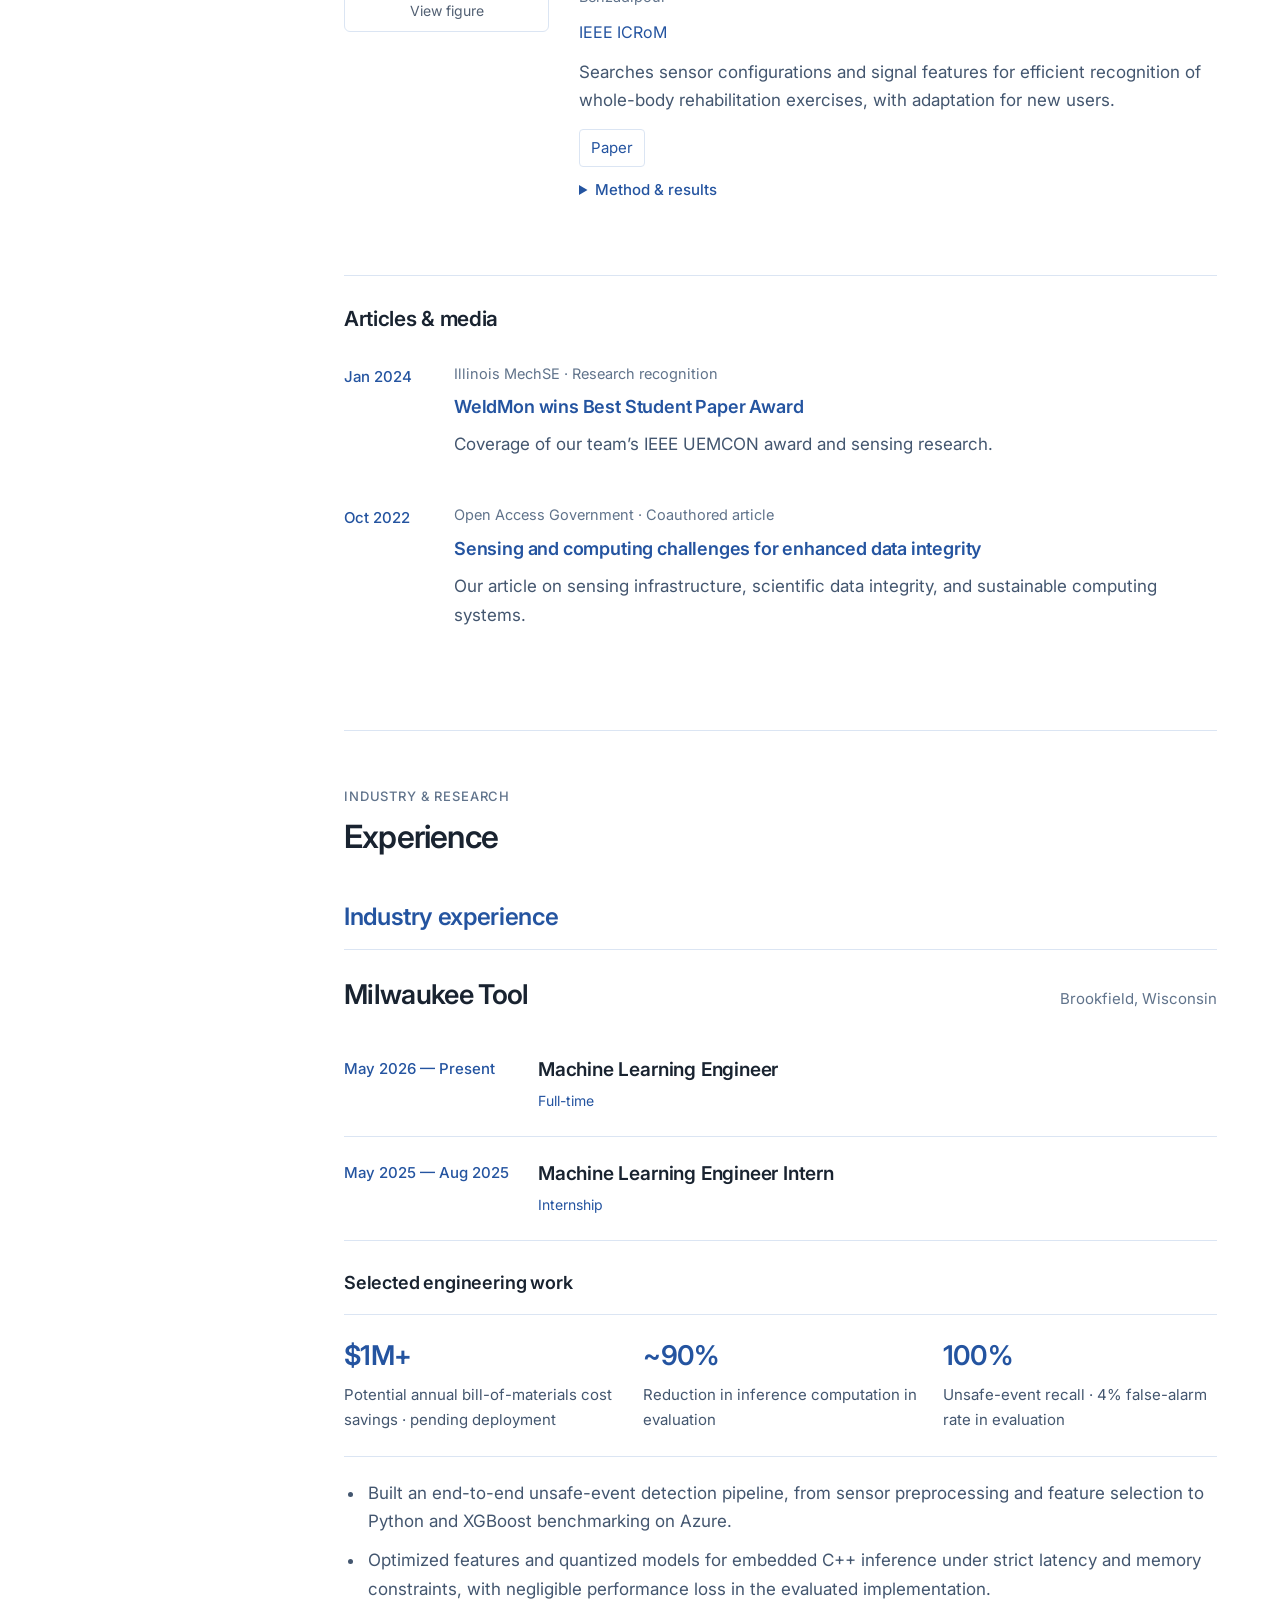
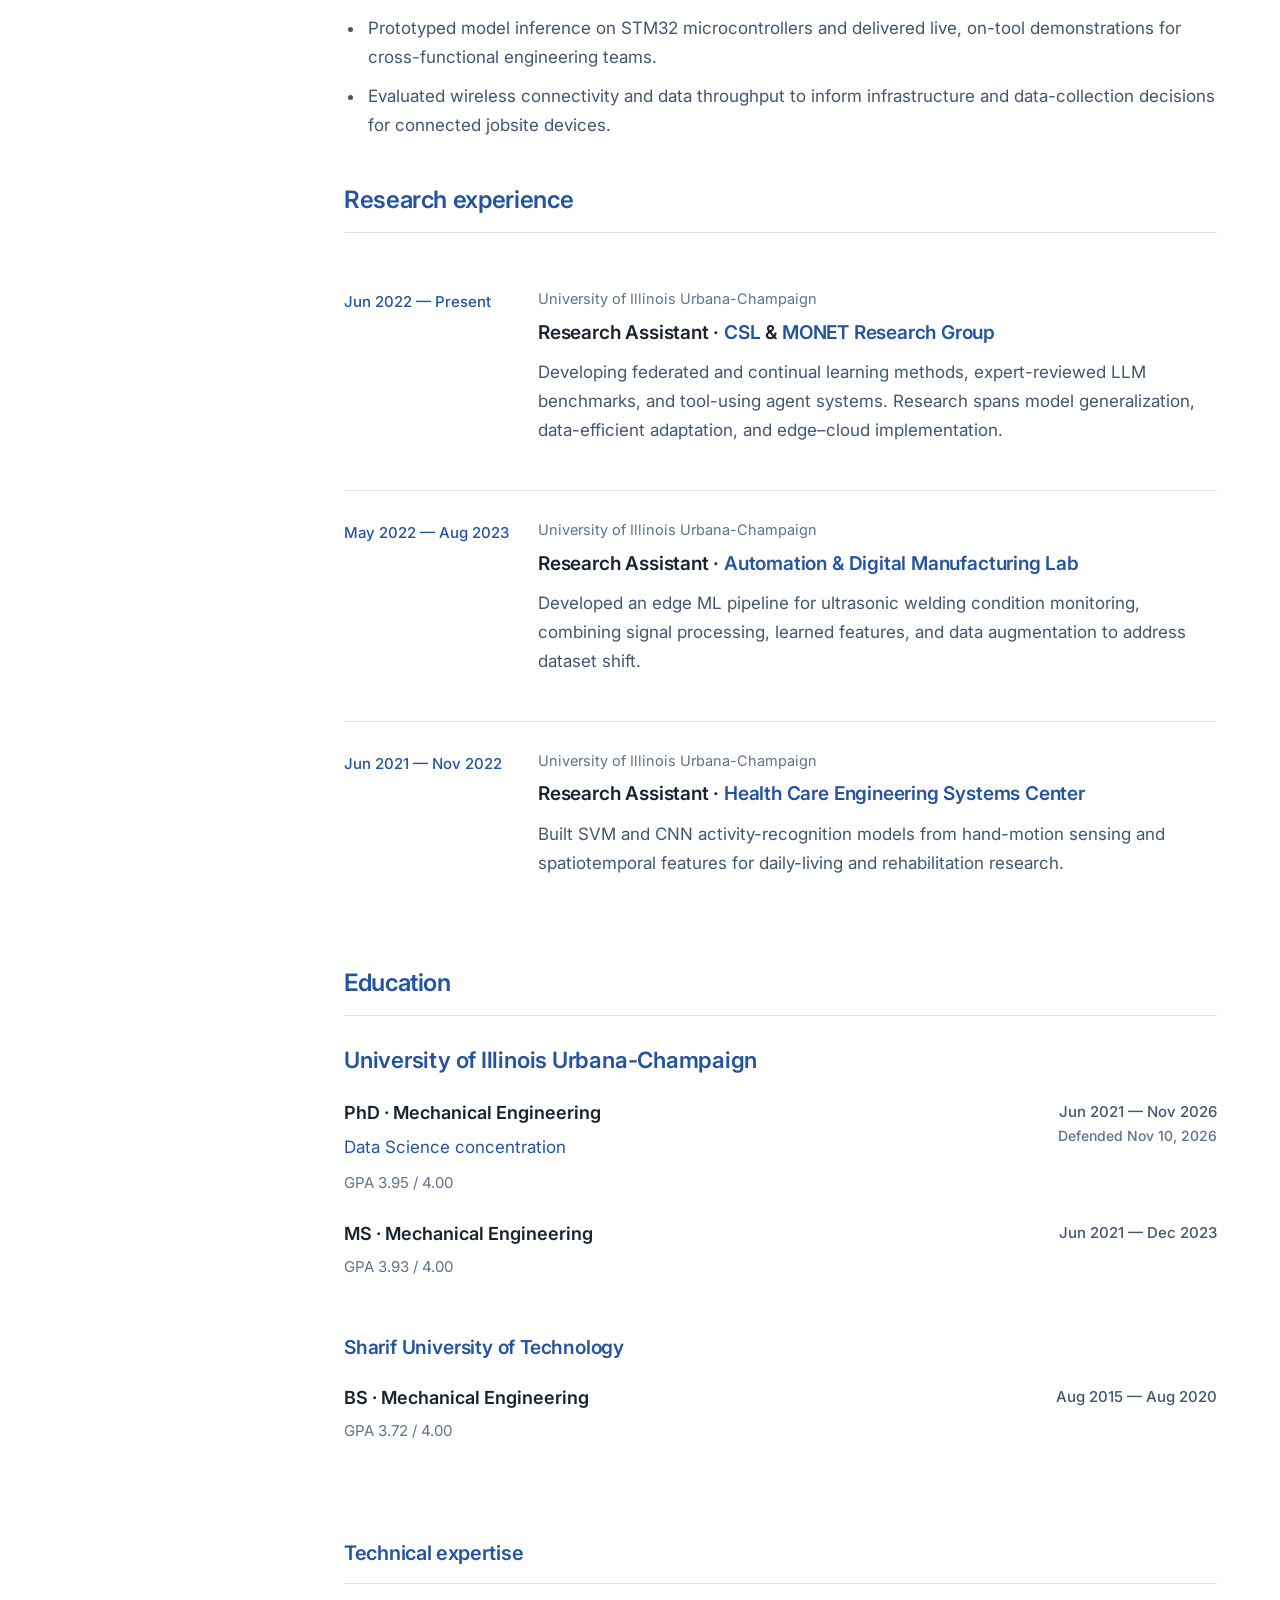
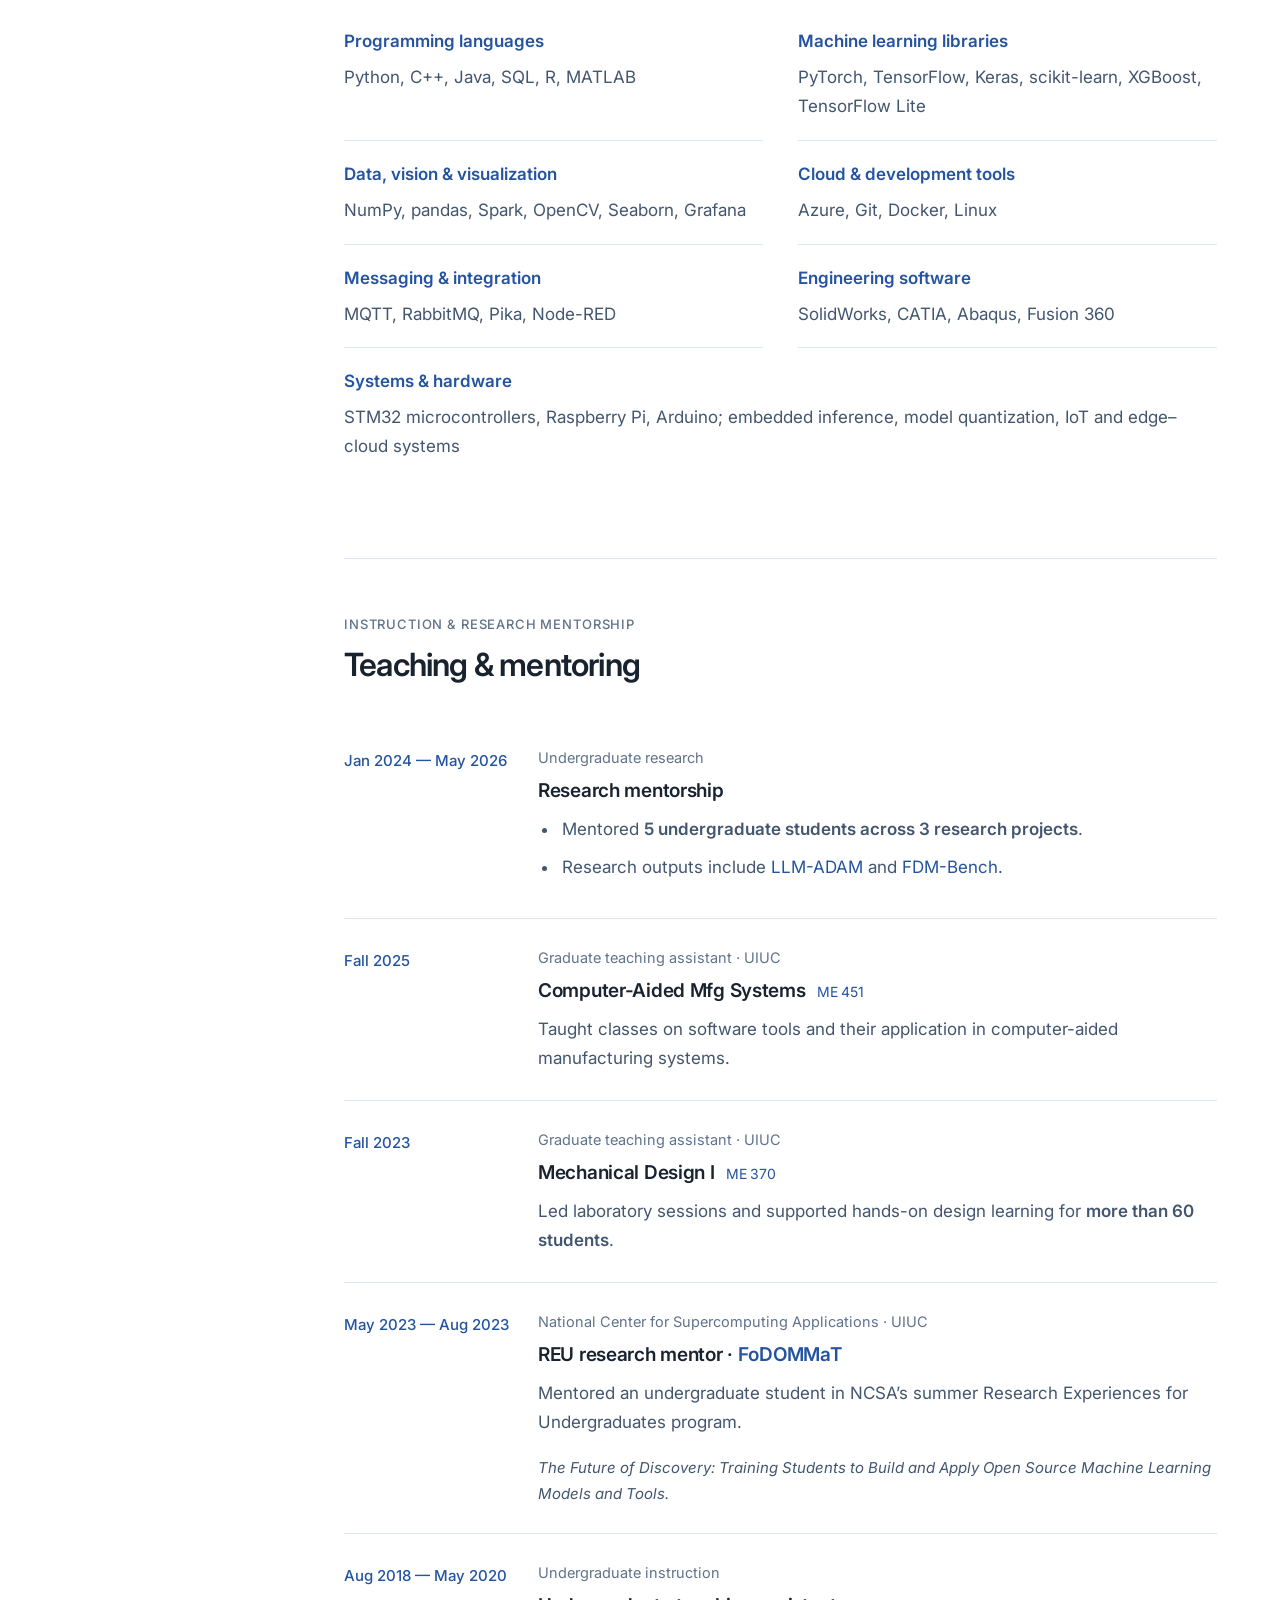
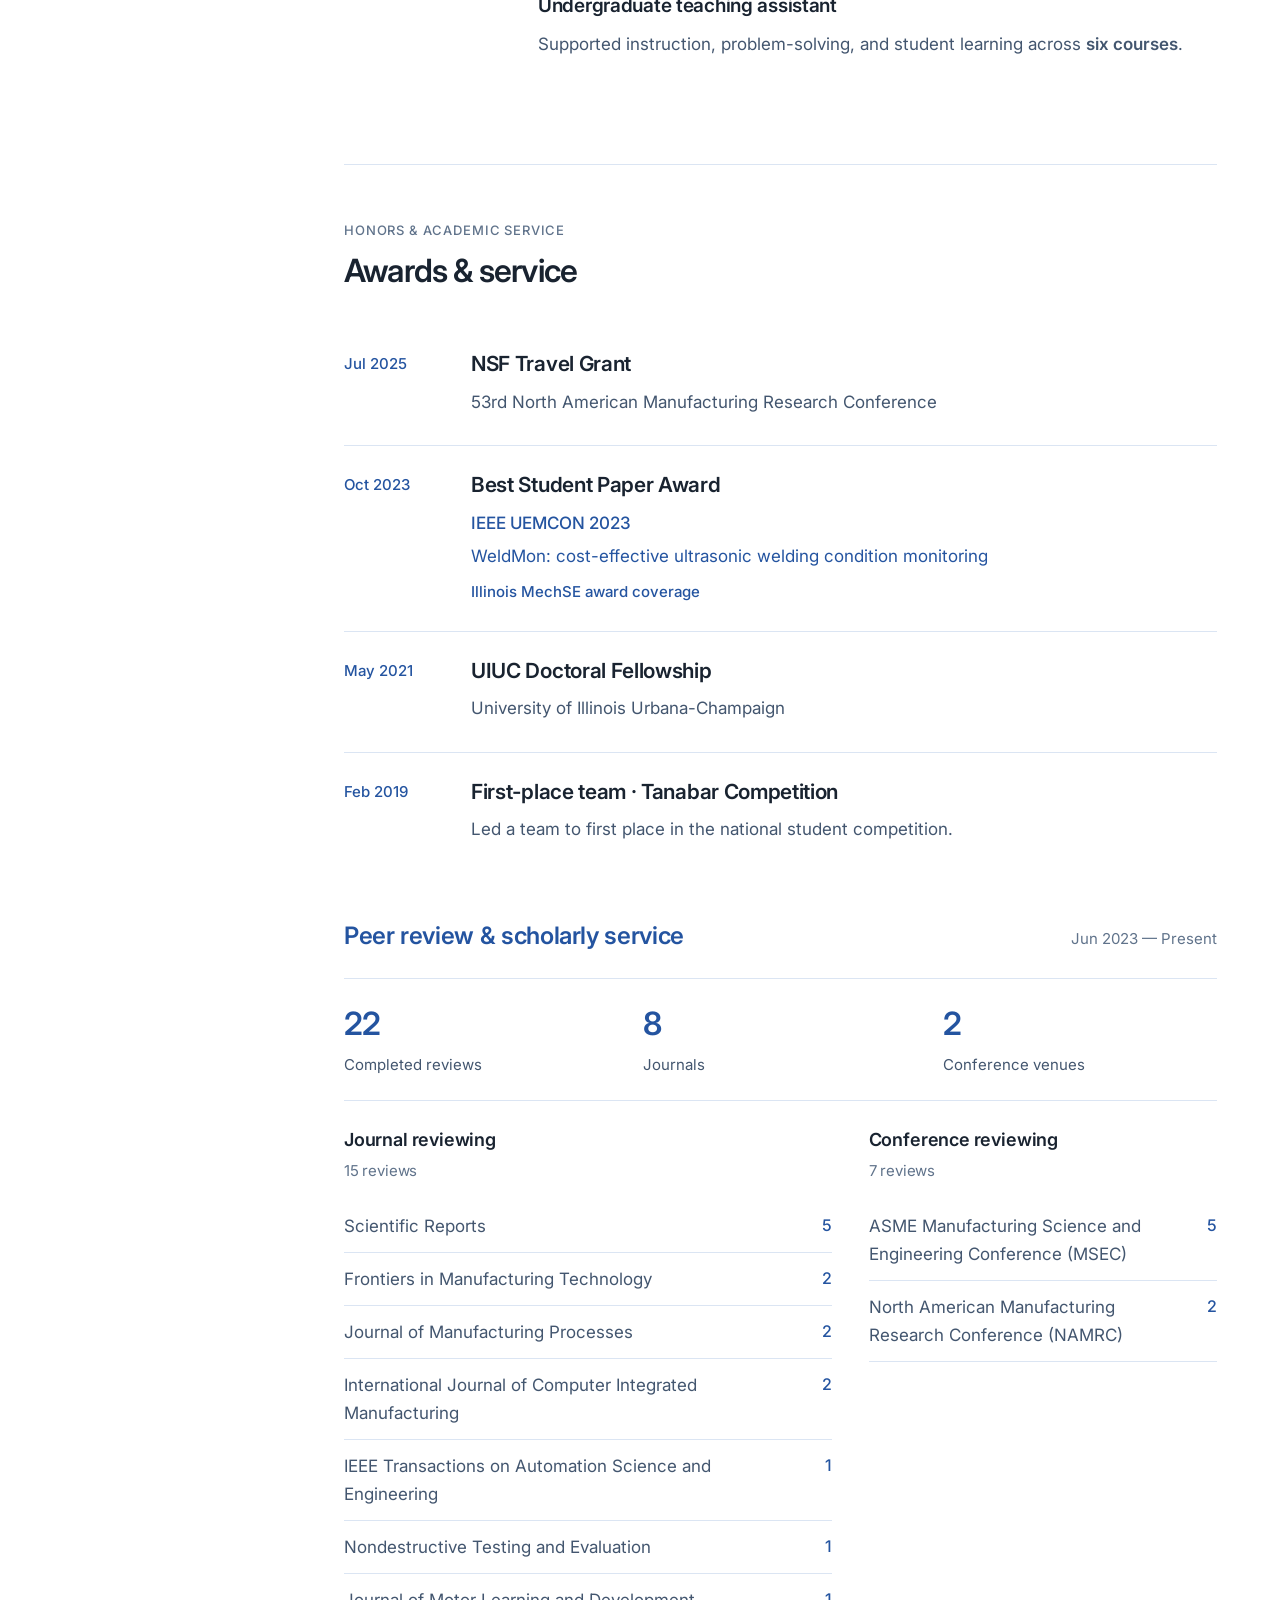
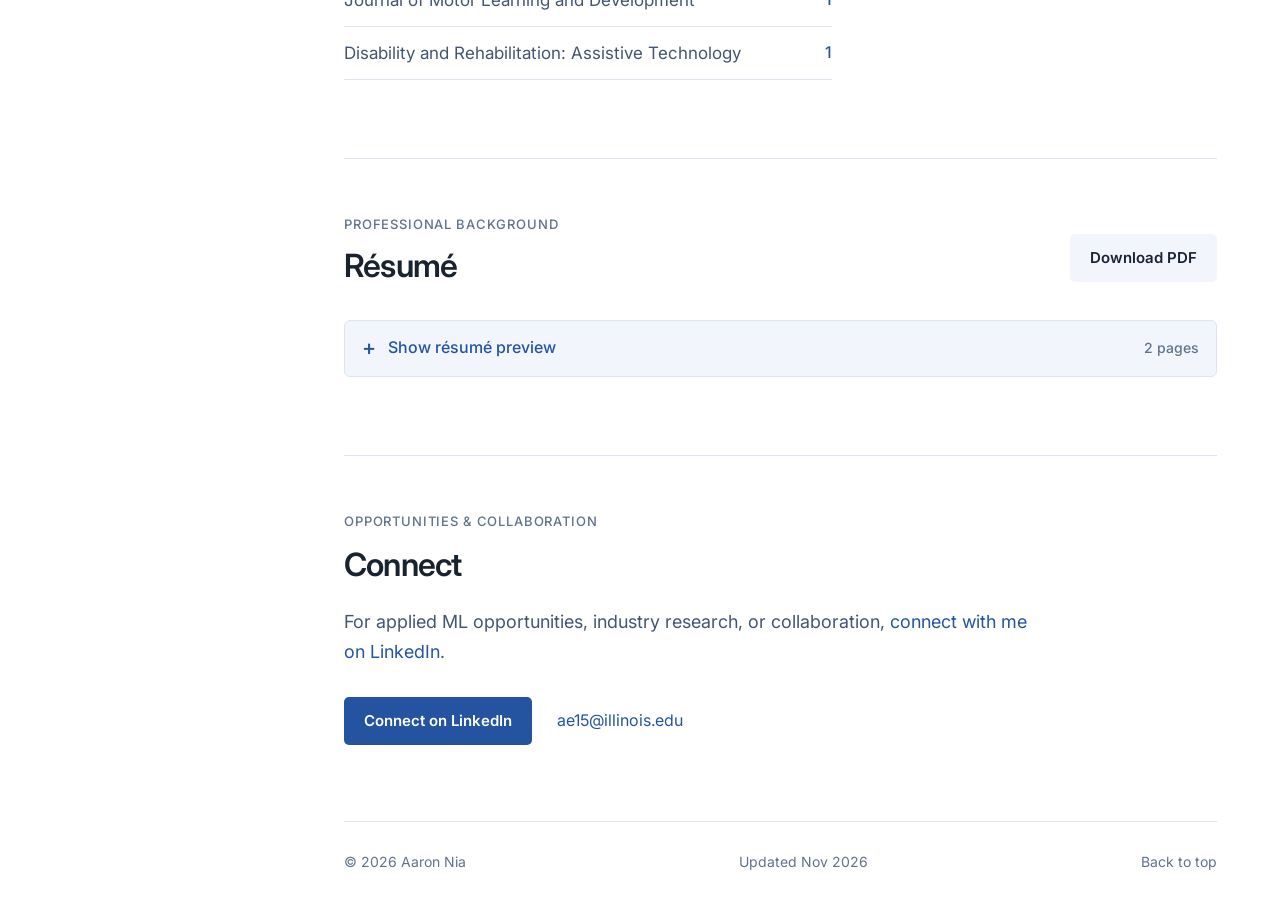
==== commit 6857a49a: "Feature CLEA paper first in selected work" ====
--- a/index.html
+++ b/index.html
@@ -26,7 +26,7 @@
   <script>try{document.documentElement.dataset.theme=localStorage.getItem('aaron-theme')||(matchMedia('(prefers-color-scheme: dark)').matches?'dark':'light')}catch(e){}</script>
   <link rel="stylesheet" href="styles.css?v=fa3719f77780">
   <script src="script.js?v=d7c31210e177" defer></script>
-  <script type="application/ld+json">{"@context":"https://schema.org","@graph":[{"@type":"WebSite","@id":"https://ahmadrezania.github.io/#website","url":"https://ahmadrezania.github.io/","name":"Aaron Nia","alternateName":"Ahmadreza Nia","publisher":{"@id":"https://ahmadrezania.github.io/#person"},"inLanguage":"en"},{"@type":"ProfilePage","@id":"https://ahmadrezania.github.io/#webpage","url":"https://ahmadrezania.github.io/","name":"Ahmadreza Nia (Aaron), PhD | Machine Learning Engineer","description":"Ahmadreza Nia (Aaron Nia), PhD in Mechanical Engineering from UIUC and Machine Learning Engineer at Milwaukee Tool. Explore ML research and publications.","isPartOf":{"@id":"https://ahmadrezania.github.io/#website"},"mainEntity":{"@id":"https://ahmadrezania.github.io/#person"},"dateModified":"2026-11-14T09:43:12-06:00","inLanguage":"en"},{"@type":"Person","name":"Ahmadreza Nia","alternateName":["Aaron Nia","Ahmadreza (Aaron) Nia","Ahmadreza Eslaminia","Ahmad R. Eslaminia","Ahmad Nia","Ahmad Eslaminia"],"url":"https://ahmadrezania.github.io/","jobTitle":"Machine Learning Engineer","worksFor":{"@type":"Organization","name":"Milwaukee Tool"},"alumniOf":[{"@type":"CollegeOrUniversity","name":"University of Illinois Urbana-Champaign"},{"@type":"CollegeOrUniversity","name":"Sharif University of Technology"}],"sameAs":["https://github.com/AhmadrezaNia","https://scholar.google.com/citations?user=Gnpq2JgAAAAJ&hl=en","https://www.linkedin.com/in/ar-nia/","https://orcid.org/0000-0002-9538-3328"],"@id":"https://ahmadrezania.github.io/#person","image":"https://ahmadrezania.github.io/assets/aaron-nia.jpeg","mainEntityOfPage":{"@id":"https://ahmadrezania.github.io/#webpage"},"knowsAbout":["Machine learning","Continual learning","Federated learning","LLM evaluation","Embedded inference"]}]}</script>
+  <script type="application/ld+json">{"@context":"https://schema.org","@graph":[{"@type":"WebSite","@id":"https://ahmadrezania.github.io/#website","url":"https://ahmadrezania.github.io/","name":"Aaron Nia","alternateName":"Ahmadreza Nia","publisher":{"@id":"https://ahmadrezania.github.io/#person"},"inLanguage":"en"},{"@type":"ProfilePage","@id":"https://ahmadrezania.github.io/#webpage","url":"https://ahmadrezania.github.io/","name":"Ahmadreza Nia (Aaron), PhD | Machine Learning Engineer","description":"Ahmadreza Nia (Aaron Nia), PhD in Mechanical Engineering from UIUC and Machine Learning Engineer at Milwaukee Tool. Explore ML research and publications.","isPartOf":{"@id":"https://ahmadrezania.github.io/#website"},"mainEntity":{"@id":"https://ahmadrezania.github.io/#person"},"dateModified":"2026-11-25T11:24:20-06:00","inLanguage":"en"},{"@type":"Person","name":"Ahmadreza Nia","alternateName":["Aaron Nia","Ahmadreza (Aaron) Nia","Ahmadreza Eslaminia","Ahmad R. Eslaminia","Ahmad Nia","Ahmad Eslaminia"],"url":"https://ahmadrezania.github.io/","jobTitle":"Machine Learning Engineer","worksFor":{"@type":"Organization","name":"Milwaukee Tool"},"alumniOf":[{"@type":"CollegeOrUniversity","name":"University of Illinois Urbana-Champaign"},{"@type":"CollegeOrUniversity","name":"Sharif University of Technology"}],"sameAs":["https://github.com/AhmadrezaNia","https://scholar.google.com/citations?user=Gnpq2JgAAAAJ&hl=en","https://www.linkedin.com/in/ar-nia/","https://orcid.org/0000-0002-9538-3328"],"@id":"https://ahmadrezania.github.io/#person","image":"https://ahmadrezania.github.io/assets/aaron-nia.jpeg","mainEntityOfPage":{"@id":"https://ahmadrezania.github.io/#webpage"},"knowsAbout":["Machine learning","Continual learning","Federated learning","LLM evaluation","Embedded inference"]}]}</script>
 </head>
 <body>
 <a class="skip-link" href="#main">Skip to content</a>
@@ -95,16 +95,16 @@
 
     <section id="research" class="section" aria-labelledby="research-title">
       <div class="section-heading"><div><p class="eyebrow">Selected work</p><h2 id="research-title">Research & projects</h2></div><a class="text-link" href="#publications">All publications</a></div>
-      <div class="research-grid"><article class="research-card"><div class="card-top"><span class="project-name">LLM-ADAM</span><time datetime="2026-05">May 2026</time></div>
+      <div class="research-grid"><article class="research-card"><div class="card-top"><span class="project-name">Offline site onboarding</span><time datetime="2026-12">Dec 2026</time></div>
+    <h3>Continual learning &amp; anomaly detection</h3><p class="research-description">Adapting models to a new site after a federation goes offline, using limited unlabeled data to discover unfamiliar classes while preserving prior knowledge.</p>
+    <figure class="project-figure"><button class="research-image" type="button" data-figure="assets/figures/clea.webp" data-caption="When the Cross-Silo Federation Goes Offline: Continual Learning for Site Onboarding with Limited Unlabeled Data" aria-label="Enlarge Offline site onboarding research figure"><img src="assets/figures/clea.webp" alt="Architecture of offline site onboarding with class-specific autoencoders, novelty detection, and model expansion" loading="lazy" width="600" height="320"></button><figcaption>Offline onboarding: novelty detection, class discovery, and classifier expansion.</figcaption></figure>
+    <p class="research-result">Accepted at CLEA · NeurIPS 2026 Workshop</p><div class="card-links"><a href="#paper-clea">Read paper</a><a href="https://clea-neurips.github.io/" target="_blank" rel="noopener noreferrer">Workshop</a></div></article><article class="research-card"><div class="card-top"><span class="project-name">LLM-ADAM</span><time datetime="2026-05">May 2026</time></div>
     <h3>LLM agents &amp; tool use</h3><p class="research-description">An agent framework combining structured extraction, grounded references, and deterministic tools for evidence-based diagnosis.</p>
     <figure class="project-figure"><button class="research-image" type="button" data-figure="assets/figures/llm-adam.webp" data-caption="LLM-ADAM: A Generalizable LLM Agent Framework for Pre-Print Anomaly Detection in Additive Manufacturing" aria-label="Enlarge LLM-ADAM research figure"><img src="assets/figures/llm-adam.webp" alt="LLM-ADAM workflow with Extractor, Reference, and Judge agents and deterministic Python analysis" loading="lazy" width="600" height="320"></button><figcaption>Agent workflow: structured extraction, reference grounding, and tool-based analysis.</figcaption></figure>
     <p class="research-result">87.5% accuracy across 200 evaluated programs</p><div class="card-links"><a href="#paper-llm-adam">Read paper</a></div></article><article class="research-card"><div class="card-top"><span class="project-name">FDM-Bench</span><time datetime="2025-08">Aug 2025</time></div>
     <h3>LLM evaluation &amp; benchmarking</h3><p class="research-description">An expert-reviewed benchmark testing language-model knowledge, reasoning, and program analysis against measurable outcomes.</p>
     <figure class="project-figure"><button class="research-image" type="button" data-figure="assets/figures/fdm-bench.webp" data-caption="FDM-bench: a domain-specific benchmark for evaluating large language models in additive manufacturing" aria-label="Enlarge FDM-Bench research figure"><img src="assets/figures/fdm-bench.webp" alt="Printed objects showing normal, under-extruded, over-extruded, and spaghetti defect classes" loading="lazy" width="600" height="320"></button><figcaption>Benchmark samples: normal prints and representative defect classes.</figcaption></figure>
-    <p class="research-result">14 domain experts · Public benchmark</p><div class="card-links"><a href="#paper-fdm-bench">Read paper</a><a href="https://github.com/AhmadrezaNia/FDM-Bench" target="_blank" rel="noopener noreferrer">GitHub · benchmark &amp; data</a></div></article><article class="research-card"><div class="card-top"><span class="project-name">Offline site onboarding</span><time datetime="2026-12">Dec 2026</time></div>
-    <h3>Continual learning &amp; anomaly detection</h3><p class="research-description">Adapting models to a new site after a federation goes offline, using limited unlabeled data to discover unfamiliar classes while preserving prior knowledge.</p>
-    <figure class="project-figure"><button class="research-image" type="button" data-figure="assets/figures/clea.webp" data-caption="When the Cross-Silo Federation Goes Offline: Continual Learning for Site Onboarding with Limited Unlabeled Data" aria-label="Enlarge Offline site onboarding research figure"><img src="assets/figures/clea.webp" alt="Architecture of offline site onboarding with class-specific autoencoders, novelty detection, and model expansion" loading="lazy" width="600" height="320"></button><figcaption>Offline onboarding: novelty detection, class discovery, and classifier expansion.</figcaption></figure>
-    <p class="research-result">Accepted at CLEA · NeurIPS 2026 Workshop</p><div class="card-links"><a href="#paper-clea">Read paper</a><a href="https://clea-neurips.github.io/" target="_blank" rel="noopener noreferrer">Workshop</a></div></article><article class="research-card"><div class="card-top"><span class="project-name">FDG-CM</span><time datetime="2024-12">Dec 2024</time></div>
+    <p class="research-result">14 domain experts · Public benchmark</p><div class="card-links"><a href="#paper-fdm-bench">Read paper</a><a href="https://github.com/AhmadrezaNia/FDM-Bench" target="_blank" rel="noopener noreferrer">GitHub · benchmark &amp; data</a></div></article><article class="research-card"><div class="card-top"><span class="project-name">FDG-CM</span><time datetime="2024-12">Dec 2024</time></div>
     <h3>Federated learning &amp; generalization</h3><p class="research-description">Distributed learning with shared representations and personalized models, evaluated on data from previously unseen domains.</p>
     <figure class="project-figure"><button class="research-image" type="button" data-figure="assets/figures/fdg-cm.webp" data-caption="Federated domain generalization for condition monitoring in ultrasonic metal welding" aria-label="Enlarge FDG-CM research figure"><img src="assets/figures/fdg-cm.webp" alt="Federated learning system with a shared feature extractor and task-specific condition-monitoring heads" loading="lazy" width="600" height="320"></button><figcaption>Federated architecture: shared representations and task-specific model layers.</figcaption></figure>
     <p class="research-result">5.35–8.08 percentage-point gains on unseen domains</p><div class="card-links"><a href="#paper-fdg-cm">Read paper</a><a href="https://github.com/AhmadrezaNia/FDG-CM" target="_blank" rel="noopener noreferrer">GitHub</a></div></article></div>
